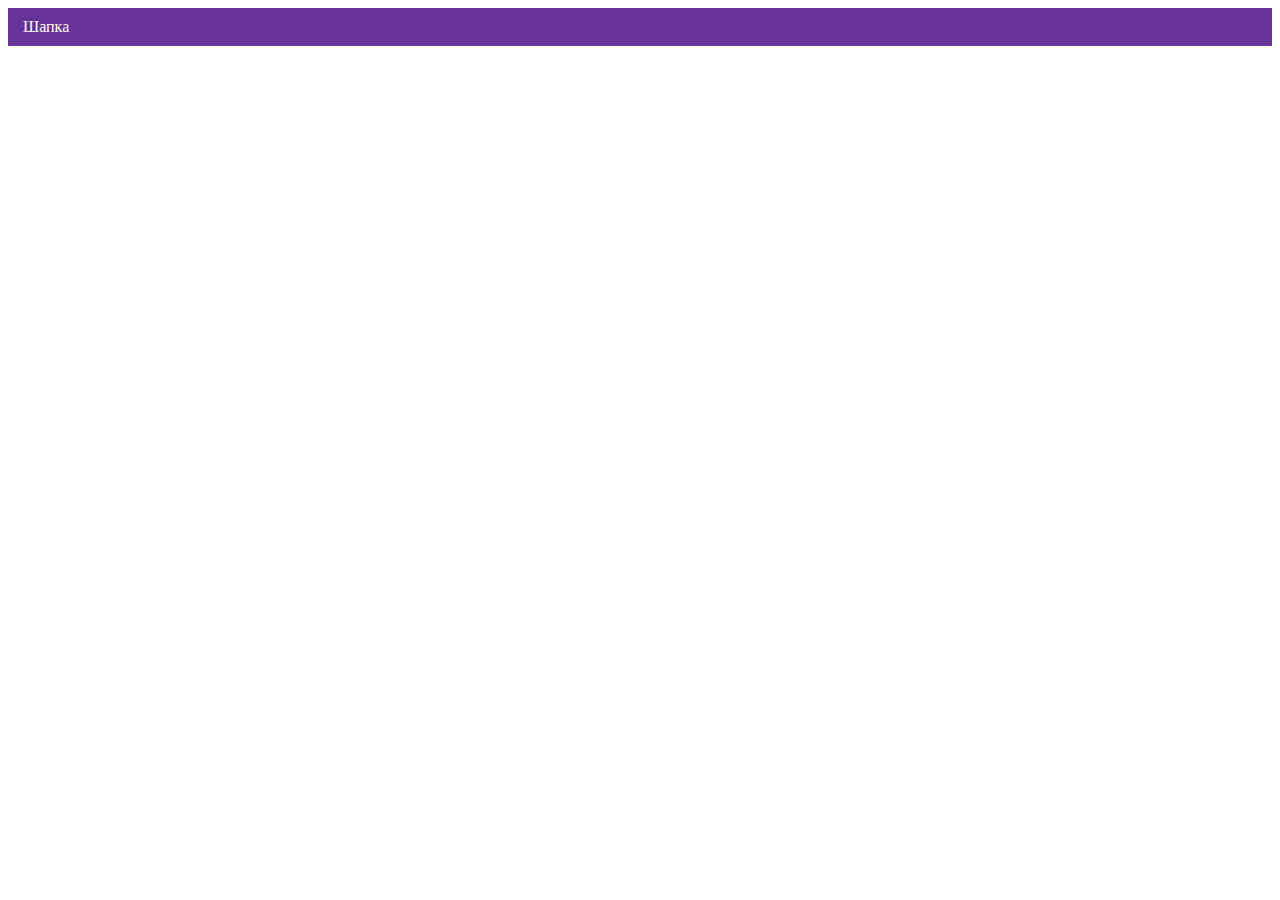
==== index.html @ 667d2b85 "Deploying to gh-pages from @ htmlacademy-adaptive/2384243-cat-energy-30@cbcb0dd6a30538aeb4a107d94e11" ====
<!DOCTYPE html><html class="page" lang="ru"><head><meta charset="UTF-8"><title>Название проекта</title><meta name="viewport" content="width=device-width,initial-scale=1"><link rel="stylesheet" href="styles/styles.css"><script src="scripts/index.js" defer="defer"></script></head><body class="page__body"><header class="header">Шапка</header></body></html>
---- styles/styles.css ----
@charset "UTF-8";.header{background-color:#639;color:#fff;padding:10px 15px}
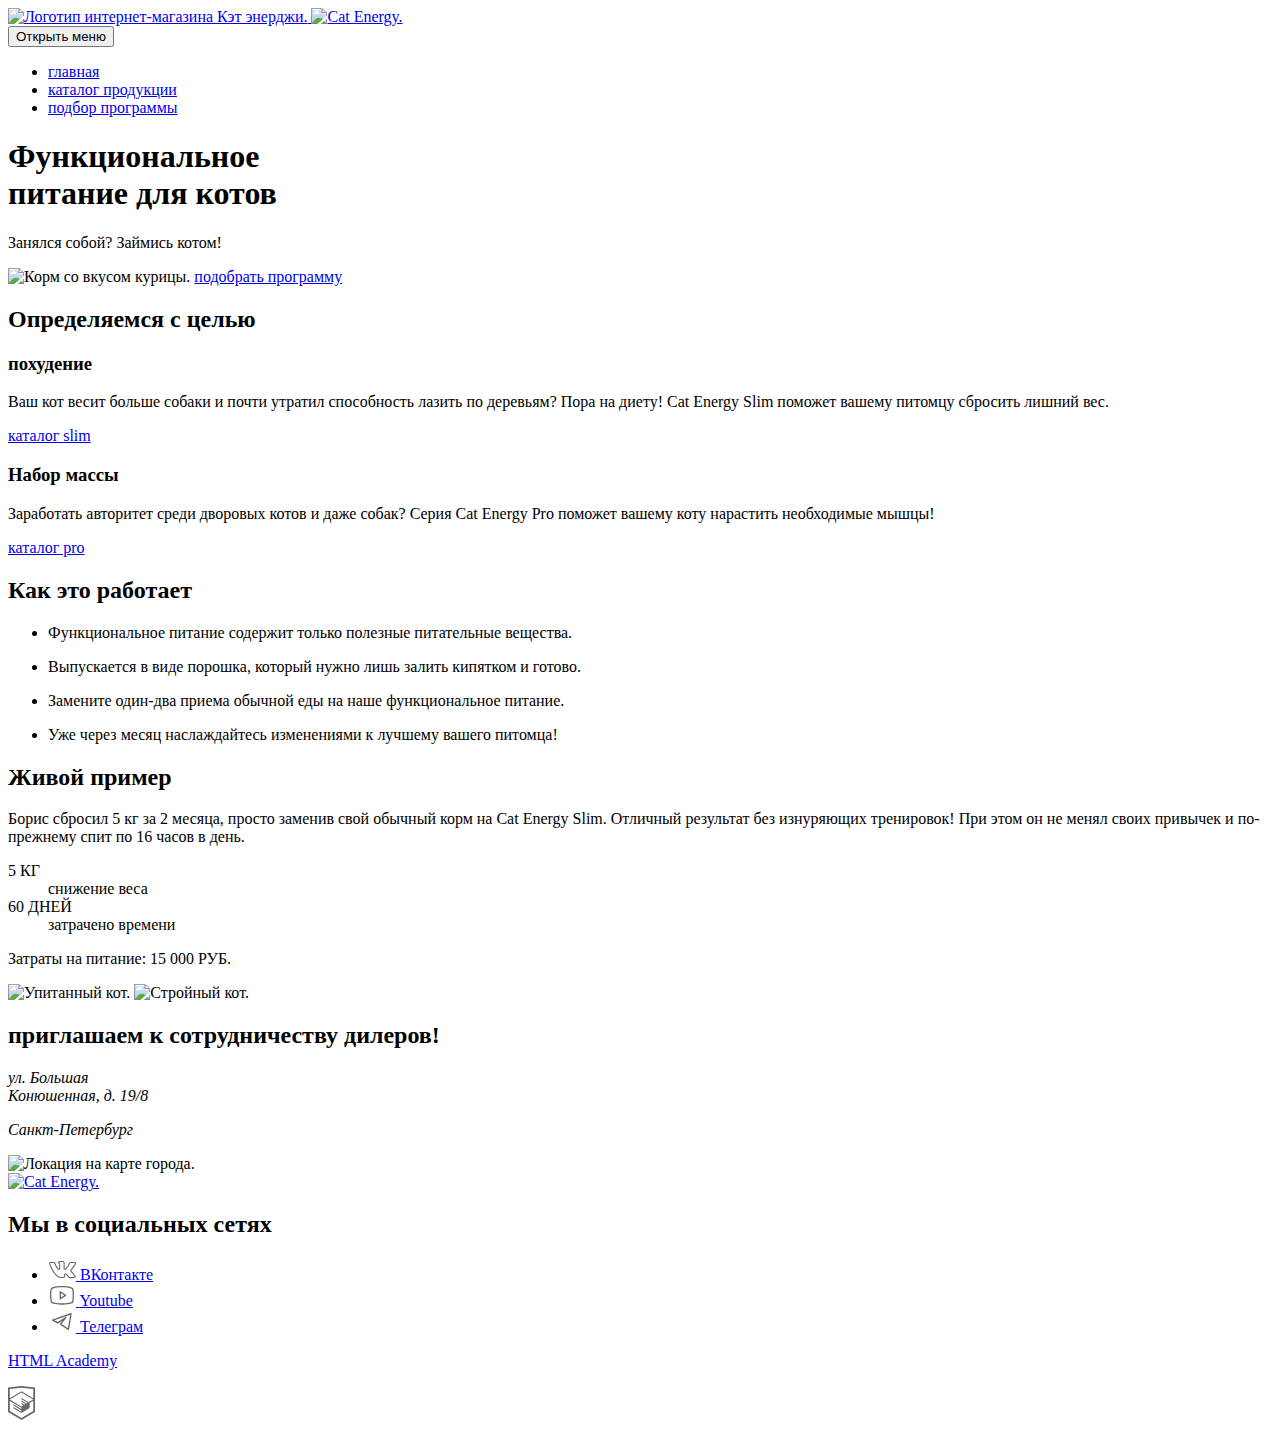
==== commit 3e6ed1fb: "Deploying to gh-pages from @ htmlacademy-adaptive/2384243-cat-energy-30@63bbafec52fa0cf0626c8ee96fb2" ====
--- a/index.html
+++ b/index.html
@@ -1 +1 @@
-<!DOCTYPE html><html class="page" lang="ru"><head><meta charset="UTF-8"><title>Название проекта</title><meta name="viewport" content="width=device-width,initial-scale=1"><link rel="stylesheet" href="styles/styles.css"><script src="scripts/index.js" defer="defer"></script></head><body class="page__body"><header class="header">Шапка</header></body></html>+<!DOCTYPE html><html class="page" lang="ru"><head><meta charset="UTF-8"><title>Интернет-магазин CAT ENERGY</title><meta name="viewport" content="width=device-width,initial-scale=1"><link rel="stylesheet" href="styles/styles.css"><script src="scripts/index.js" defer="defer"></script></head><body class="page__body"><header class="main-header"><a class="main-header__logo logo" href="#"><img class="logo__image" src="#" width="33" height="38" alt="Логотип интернет-магазина Кэт энерджи."> <img class="logo__wordmark" src="#" width="101" height="18" alt="Cat Energy."></a><nav class="main-nav"><button class="main-nav__toggle" type="button"><span class="visually-hidden">Открыть меню</span></button><div class="main-nav__wrapper"><ul class="main-nav__list"><li class="main-nav__item main-nav__item--current"><a href="#">главная</a></li><li class="main-nav__item"><a href="#">каталог продукции</a></li><li class="main-nav__item"><a href="#">подбор программы</a></li></ul></div></nav></header><main class="main-container"><article class="hero"><h1 class="hero__header">Функциональное<br>питание для котов</h1><p class="hero__slogan">Занялся собой? Займись котом!</p><img class="hero__image" src="#" width="280" height="270" alt="Корм со вкусом курицы."> <a class="hero__button button" href="form.html">подобрать программу</a></article><section class="features"><h2 class="visually-hidden">Определяемся с целью</h2><div class="features__item features__item--slim"><h3 class="features__title">похудение</h3><p class="features__text">Ваш кот весит больше собаки и почти утратил способность лазить по деревьям? Пора на диету! Cat Energy Slim поможет вашему питомцу сбросить лишний вес.</p><a class="features__link" href="#">каталог slim</a></div><div class="features__item features__item--pro"><h3 class="features__title">Набор массы</h3><p class="features__text">Заработать авторитет среди дворовых котов и даже собак? Серия Cat Energy Pro поможет вашему коту нарастить необходимые мышцы!</p><a class="features__link" href="#">каталог pro</a></div></section><section class="advantages"><h2 class="advantages__title">Как это работает</h2><ul class="advantages__list"><li class="advantages__item advantages__item--useful"><p class="advantages__description">Функциональное питание содержит только полезные питательные вещества.</p></li><li class="advantages__item advantages__item--form"><p class="advantages__description">Выпускается в виде порошка, который нужно лишь залить кипятком и готово.</p></li><li class="advantages__item advantages__item--eat"><p class="advantages__description">Замените один-два приема обычной еды на наше функциональное питание.</p></li><li class="advantages__item advantages__item--time"><p class="advantages__description">Уже через месяц наслаждайтесь изменениями к лучшему вашего питомца!</p></li></ul></section><section class="instance"><h2 class="instance__title">Живой пример</h2><p class="instance__description">Борис сбросил 5 кг за 2 месяца, просто заменив свой обычный корм на Cat Energy Slim. Отличный результат без изнуряющих тренировок! При этом он не менял своих привычек и по-прежнему спит по 16 часов в день.</p><dl class="instance__result"><div class="instance__result-item"><dt class="instance__result-number">5 КГ</dt><dd class="instance__result-description">снижение веса</dd></div><div class="instance__result-item"><dt class="instance__result-number">60 ДНЕЙ</dt><dd class="instance__result-description">затрачено времени</dd></div></dl><p class="instance__text"><span>Затраты на питание:</span> <span>15 000 РУБ.</span></p><div class="instance__images"><img class="instance__image instance__image--before" src="#" width="280" height="256" alt="Упитанный кот."> <img class="instance__image instance__image--after" src="#" width="280" height="256" alt="Стройный кот."></div></section><article class="contacts"><h2 class="contacts__title">приглашаем к сотрудничеству дилеров!</h2><address class="contacts__address">ул. Большая<br>Конюшенная, д. 19/8<p>Санкт-Петербург</p></address><img class="contacts__location" src="#" width="320" height="362" alt="Локация на карте города."></article></main><footer class="main-footer"><a class="main-footer__wordmark logo" href="#"><img src="#" width="128" height="24" alt="Cat Energy."></a><div class="main-footer__social social"><h2 class="visually-hidden">Мы в социальных сетях</h2><ul class="social__list"><li class="social__item"><a class="social__link social__link--vkontakte" href="https://vk.com/htmlacademy"><svg aria-hidden="true" focusable="false" width="28" height="22" viewBox="0 0 28 22" fill="none" xmlns="http://www.w3.org/2000/svg"><path d="M1 5.33876C1 4.48373 1.5151 4.02268 2.54531 3.95562L6.51515 3.98077C6.78158 3.98077 6.95921 4.10651 7.04802 4.35799C7.45655 5.61538 7.91392 6.70094 8.42014 7.61465C8.92637 8.52835 9.58801 9.58038 10.4051 10.7707C10.4761 10.9216 10.5916 10.997 10.7514 10.997C10.8758 10.997 10.9735 10.9384 11.0445 10.821L11.1244 10.5444L11.1511 6.19379C11.1511 5.89201 11.0756 5.69083 10.9246 5.59024C10.7736 5.48965 10.4939 5.4142 10.0853 5.36391C9.76563 5.31361 9.60577 5.12919 9.60577 4.81065C9.60577 4.74359 9.61465 4.69329 9.63241 4.65976C10.0054 3.57002 11.0711 3.02515 12.8296 3.02515L14.3216 3C14.9966 3 15.5561 3.15927 16.0001 3.47781C16.4442 3.79635 16.6662 4.29931 16.6662 4.98669V10.6953C16.7906 10.7791 16.906 10.821 17.0126 10.821C17.279 10.821 17.5099 10.6701 17.7053 10.3683C19.6592 7.78649 20.716 6.05966 20.8759 5.18787C20.8759 5.1711 20.8936 5.12919 20.9291 5.06213C21.0535 4.81065 21.2577 4.5927 21.5419 4.40828C21.8261 4.22387 22.0748 4.09813 22.288 4.03107C22.359 3.99753 22.4389 3.98077 22.5277 3.98077H26.6574L26.9239 4.00592C27.2791 4.00592 27.5544 4.16519 27.7498 4.48373C27.8209 4.58432 27.8697 4.69329 27.8964 4.81065C27.923 4.92801 27.9408 5.04536 27.9496 5.16272C27.9585 5.28008 27.963 5.34714 27.963 5.36391V5.53994C27.8386 6.22732 27.5233 6.9608 27.0171 7.74038C26.5109 8.51997 25.867 9.36243 25.0855 10.2678C24.304 11.1731 23.8155 11.7682 23.6201 12.0533C23.4603 12.2544 23.3803 12.4389 23.3803 12.6065C23.3803 12.7406 23.4514 12.8915 23.5935 13.0592L27.4834 17.6864C27.6965 17.9546 27.8031 18.248 27.8031 18.5666C27.8031 18.9522 27.6432 19.2707 27.3235 19.5222C27.0038 19.7737 26.6219 19.9162 26.1779 19.9497L25.7249 19.9749H21.6752C21.6574 19.9749 21.6219 19.979 21.5686 19.9874C21.5153 19.9958 21.4798 20 21.462 20C21.0712 20 20.7071 19.8407 20.3696 19.5222C20.2453 19.3881 19.4105 18.3989 17.8652 16.5547C17.7764 16.4374 17.652 16.3284 17.4922 16.2278C17.4211 16.4961 17.3279 16.8817 17.2124 17.3846C17.097 17.8876 17.0126 18.248 16.9593 18.466L16.8794 18.8935C16.7018 19.4803 16.3287 19.8323 15.7604 19.9497L15.3874 19.9749H12.7763C11.3021 19.9749 9.83224 19.3378 8.36686 18.0636C6.90148 16.7894 5.58264 15.1423 4.41034 13.122C3.23803 11.1018 2.14566 8.75049 1.13322 6.06805C1.04441 5.8501 1 5.607 1 5.33876ZM17.0126 11.8521C16.6396 11.8521 16.3021 11.7557 16.0001 11.5629C15.6982 11.3701 15.5472 11.106 15.5472 10.7707V4.98669C15.5472 4.65138 15.4584 4.41248 15.2808 4.26997C15.1032 4.12747 14.7923 4.05621 14.3483 4.05621L12.8296 4.10651C12.0658 4.10651 11.4886 4.23225 11.0978 4.48373C11.8793 4.8358 12.2701 5.40582 12.2701 6.19379V10.6198C12.2346 11.039 12.0569 11.3868 11.7372 11.6635C11.4175 11.9401 11.0623 12.0784 10.6715 12.0784C10.1386 12.0784 9.7301 11.8353 9.44591 11.3491C8.06046 9.37081 7.03025 7.4931 6.35529 5.71598L6.1155 5.06213L2.57195 5.03698C2.34104 5.03698 2.21227 5.04956 2.18562 5.0747C2.15898 5.09985 2.14566 5.1711 2.14566 5.28846C2.14566 5.43935 2.16342 5.59862 2.19895 5.76627L2.75845 7.17456C4.25048 10.8126 5.87127 13.6795 7.62085 15.7751C9.37042 17.8708 11.0889 18.9186 12.7763 18.9186H15.4406C15.5472 18.9186 15.6271 18.8893 15.6804 18.8306C15.7337 18.7719 15.7781 18.6588 15.8136 18.4911L15.8669 18.2396L16.3732 16.0266C16.5152 15.7249 16.6396 15.5237 16.7462 15.4231C16.9415 15.2387 17.1725 15.1465 17.4389 15.1465C17.8652 15.1465 18.3003 15.3895 18.7444 15.8757L21.0091 18.5917C21.1512 18.8097 21.3022 18.9186 21.462 18.9186H25.8581C26.391 18.9186 26.6574 18.7929 26.6574 18.5414C26.6574 18.4576 26.6308 18.3738 26.5775 18.2899L22.7142 13.7382C22.4123 13.3861 22.2613 13.0089 22.2613 12.6065C22.2613 12.2041 22.4034 11.8185 22.6876 11.4497C22.9185 11.1144 23.367 10.557 24.0331 9.77737C24.6992 8.99778 25.2809 8.26849 25.7782 7.5895C26.2756 6.9105 26.6042 6.29438 26.764 5.74112L26.8439 5.4142C26.8262 5.38067 26.8173 5.32618 26.8173 5.25074C26.8173 5.1753 26.8084 5.11243 26.7907 5.06213H22.6077C22.3412 5.16272 22.1281 5.31361 21.9682 5.51479L21.8084 5.9926C21.3643 7.14941 20.2009 8.93491 18.3181 11.3491C17.9451 11.6844 17.5099 11.8521 17.0126 11.8521Z" fill="#666666"/></svg> <span class="visually-hidden">ВКонтакте</span></a></li><li class="social__item"><a class="social__link social__link--youtube" href="https://www.youtube.com/user/htmlacademyru"><svg aria-hidden="true" focusable="false" width="28" height="22" viewBox="0 0 28 22" fill="none" xmlns="http://www.w3.org/2000/svg"><path d="M17.8509 10.7927L12.6145 7.30184C12.5159 7.23691 12.4016 7.19985 12.2837 7.19459C12.1657 7.18934 12.0486 7.21608 11.9446 7.27198C11.8406 7.32789 11.7537 7.41087 11.693 7.51215C11.6324 7.61343 11.6002 7.72924 11.6 7.84729V14.8291C11.6001 14.9481 11.6327 15.0648 11.6942 15.1667C11.7557 15.2686 11.8438 15.3518 11.9491 15.4073C12.0524 15.4631 12.1691 15.4895 12.2864 15.4837C12.4037 15.478 12.5172 15.4402 12.6145 15.3746L17.8509 11.8837C17.9409 11.8239 18.0148 11.7429 18.0658 11.6477C18.1169 11.5526 18.1436 11.4462 18.1436 11.3382C18.1436 11.2302 18.1169 11.1239 18.0658 11.0287C18.0148 10.9335 17.9409 10.8525 17.8509 10.7927ZM12.9091 13.6073V9.06911L16.3127 11.3382L12.9091 13.6073ZM25.3891 5.04366C25.2942 4.67547 25.1131 4.33511 24.8609 4.05061C24.6086 3.76611 24.2924 3.54561 23.9382 3.40729C20.2182 1.9782 14.2509 2.00002 14 2.00002C13.7491 2.00002 7.78182 1.9782 4.06182 3.40729C3.70764 3.54561 3.3914 3.76611 3.13914 4.05061C2.88689 4.33511 2.70584 4.67547 2.61091 5.04366C2.32727 6.11275 2 8.07638 2 11.3382C2 14.6 2.32727 16.5637 2.61091 17.6327C2.70584 18.0009 2.88689 18.3413 3.13914 18.6258C3.3914 18.9103 3.70764 19.1308 4.06182 19.2691C7.78182 20.6982 13.7491 20.6764 14 20.6764H14.0764C14.8291 20.6764 20.3927 20.6327 23.9382 19.2691C24.2924 19.1308 24.6086 18.9103 24.8609 18.6258C25.1131 18.3413 25.2942 18.0009 25.3891 17.6327C25.6727 16.5637 26 14.6 26 11.3382C26 8.07638 25.6727 6.11275 25.3891 5.04366ZM24.1236 17.3055C24.0807 17.472 23.999 17.6259 23.8853 17.7548C23.7715 17.8838 23.6289 17.984 23.4691 18.0473C19.9782 19.3891 14.0655 19.3673 14 19.3673C13.9345 19.3673 8.02182 19.3891 4.53091 18.0473C4.37107 17.984 4.22846 17.8838 4.11471 17.7548C4.00096 17.6259 3.91929 17.472 3.87636 17.3055C3.61455 16.3018 3.30909 14.4582 3.30909 11.3382C3.30909 8.2182 3.61455 6.37457 3.87636 5.37093C3.91929 5.20445 4.00096 5.05047 4.11471 4.92156C4.22846 4.79264 4.37107 4.69243 4.53091 4.62911C8.02182 3.28729 13.9345 3.30911 14 3.30911C14.0655 3.30911 19.9782 3.28729 23.4691 4.62911C23.6289 4.69243 23.7715 4.79264 23.8853 4.92156C23.999 5.05047 24.0807 5.20445 24.1236 5.37093C24.3855 6.37457 24.6909 8.2182 24.6909 11.3382C24.6909 14.4582 24.3855 16.3018 24.1236 17.3055Z" fill="#666666"/></svg> <span class="visually-hidden">Youtube</span></a></li><li class="social__item"><a class="social__link social__link--telegram" href="https://t.me/htmlacademy"><svg aria-hidden="true" focusable="false" width="28" height="22" viewBox="0 0 28 22" fill="none" xmlns="http://www.w3.org/2000/svg"><path fill-rule="evenodd" clip-rule="evenodd" d="M23.4608 3.15291C23.6393 3.30222 23.7255 3.5349 23.6872 3.76448L21.0611 19.5214C21.0244 19.7411 20.8789 19.9273 20.6745 20.0159C20.47 20.1045 20.2346 20.0833 20.0493 19.9597L12.1708 14.7074C12.0177 14.6054 11.9145 14.4437 11.8862 14.2619C11.858 14.08 11.9074 13.8947 12.0223 13.751L14.633 10.4877L10.273 13.3944C10.077 13.525 9.82597 13.5407 9.61524 13.4353L4.36293 10.8092C4.12769 10.6915 3.98535 10.4449 4.0012 10.1824C4.01705 9.91983 4.18804 9.6921 4.43573 9.60364L22.8188 3.03826C23.038 2.95998 23.2822 3.00359 23.4608 3.15291ZM6.32626 10.3228L9.86168 12.0905L17.4231 7.0495C17.6925 6.86994 18.0525 6.91349 18.2712 7.1521C18.49 7.3907 18.5022 7.75314 18.3 8.00591L13.495 14.0121L19.9328 18.3039L22.2083 4.65058L6.32626 10.3228Z" fill="#666666"/></svg> <span class="visually-hidden">Телеграм</span></a></li></ul></div><a class="copyright-link" href="https://htmlacademy.ru/intensive/adaptive"><p class="copyright-link__name">HTML Academy</p><svg class="copyright-link__logo" role="img" width="27" height="34" viewBox="0 0 27 34" fill="none" xmlns="http://www.w3.org/2000/svg"><g clip-path="url(#clip0_101920_344)"><path d="M13.6426 0.0157537L13.5 0L0 1.40733V26.0129L13.5 34L27 26.0129V1.40733L13.6426 0.0157537ZM25.2344 25.0151L13.5 31.9573L1.76561 25.0151V14.9293L13.4507 21.8451L13.4701 23.0984L5.45351 18.3548L5.44295 19.5801L13.4894 24.3885L13.5088 25.675L5.46408 20.9174L5.45351 22.1427L13.5 26.9511L21.6239 22.1182V20.8929V16.909L25.2432 14.7595L25.2344 25.0151ZM25.2344 13.4519L22.0147 15.3319L20.5325 16.2071L13.4666 12.0201L13.456 13.2454L19.4957 16.818L19.4429 16.8495L19.3126 16.9247L18.4536 17.4166L13.4666 14.4689L13.456 15.6942L17.3921 18.0222L16.4591 18.6314L16.438 18.6436L13.4666 16.902L13.456 18.1273L15.4029 19.2615L13.4155 20.4483L1.7973 13.5762L13.4349 6.61831L25.2344 13.4519ZM25.2344 12.2266L13.4401 5.31075L1.76561 12.2196V2.9897L13.5 1.76442L25.2344 2.9897V12.2266Z" fill="#666666"/></g><defs><clippath id="clip0101920344"><rect width="27" height="34" fill="white"/></clippath></defs></svg></a></footer></body></html>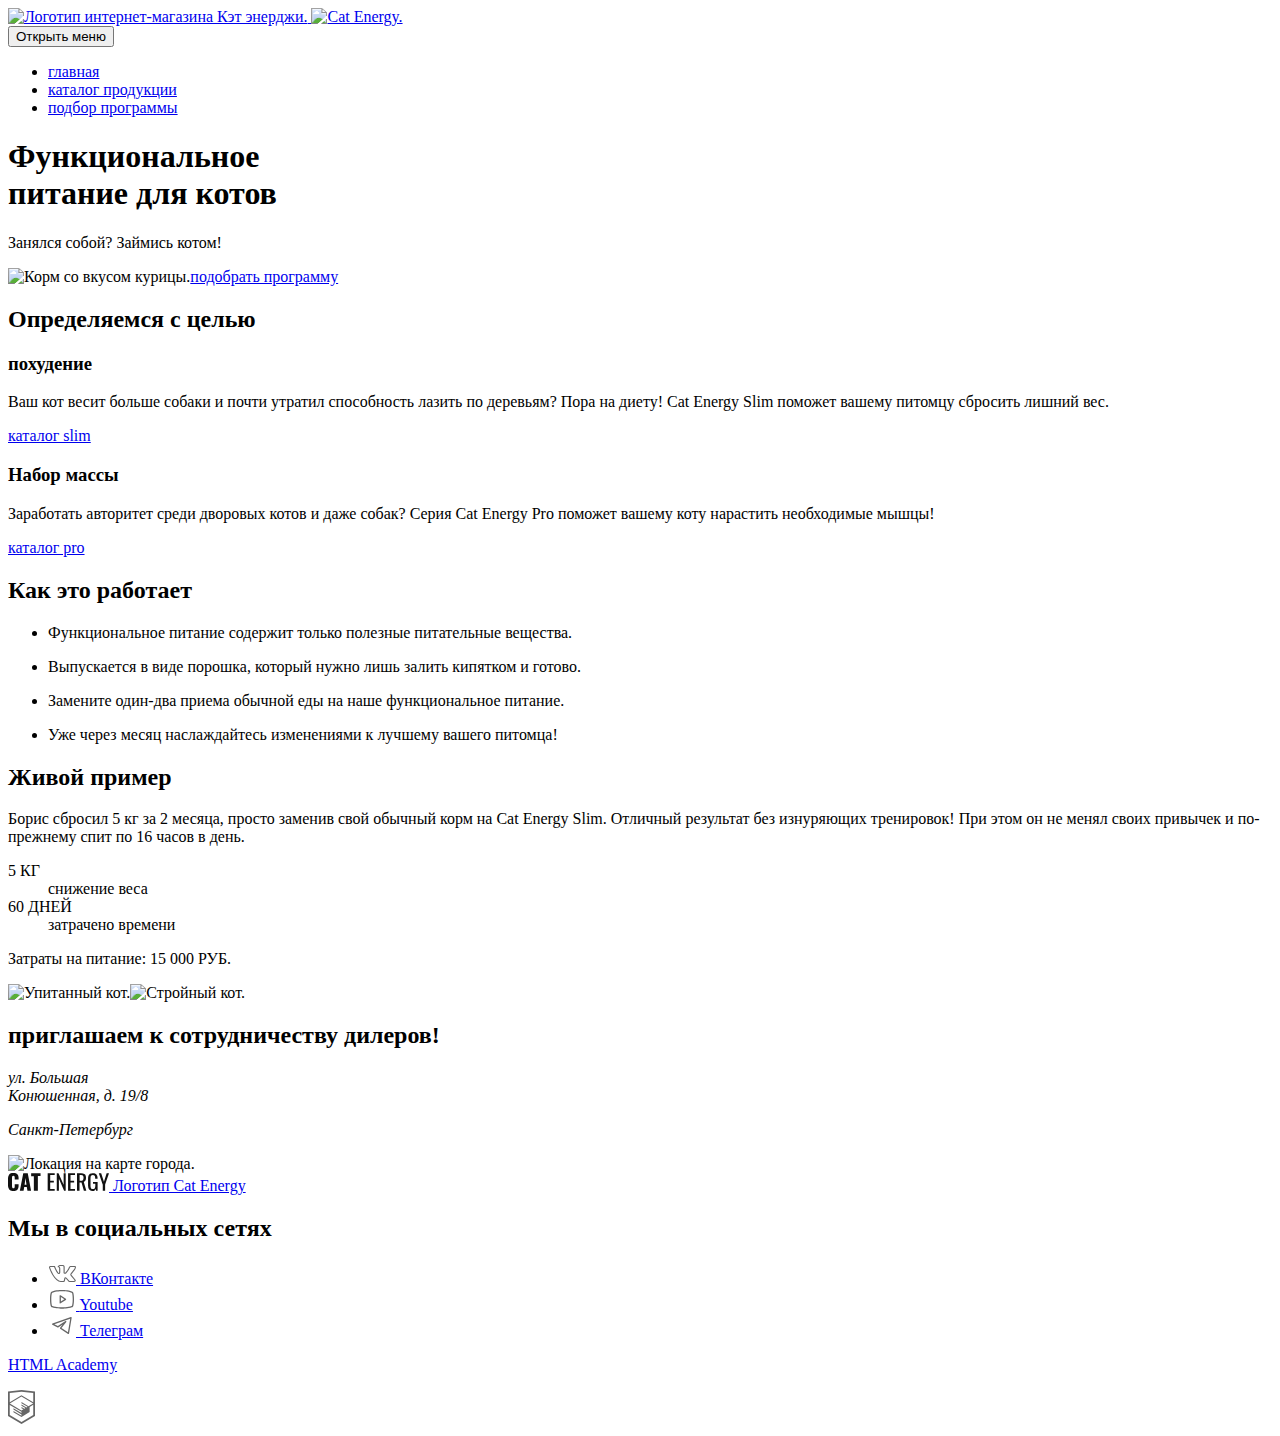
==== commit fd3f9d0b: "Deploying to gh-pages from @ htmlacademy-adaptive/2384243-cat-energy-30@8f015ac395c4a5e85cb6f1deabca" ====
--- a/index.html
+++ b/index.html
@@ -1 +1 @@
-<!DOCTYPE html><html class="page" lang="ru"><head><meta charset="UTF-8"><title>Интернет-магазин CAT ENERGY</title><meta name="viewport" content="width=device-width,initial-scale=1"><link rel="stylesheet" href="styles/styles.css"><script src="scripts/index.js" defer="defer"></script></head><body class="page__body"><header class="main-header"><a class="main-header__logo logo" href="#"><img class="logo__image" src="#" width="33" height="38" alt="Логотип интернет-магазина Кэт энерджи."> <img class="logo__wordmark" src="#" width="101" height="18" alt="Cat Energy."></a><nav class="main-nav"><button class="main-nav__toggle" type="button"><span class="visually-hidden">Открыть меню</span></button><div class="main-nav__wrapper"><ul class="main-nav__list"><li class="main-nav__item main-nav__item--current"><a href="#">главная</a></li><li class="main-nav__item"><a href="#">каталог продукции</a></li><li class="main-nav__item"><a href="#">подбор программы</a></li></ul></div></nav></header><main class="main-container"><article class="hero"><h1 class="hero__header">Функциональное<br>питание для котов</h1><p class="hero__slogan">Занялся собой? Займись котом!</p><img class="hero__image" src="#" width="280" height="270" alt="Корм со вкусом курицы."> <a class="hero__button button" href="form.html">подобрать программу</a></article><section class="features"><h2 class="visually-hidden">Определяемся с целью</h2><div class="features__item features__item--slim"><h3 class="features__title">похудение</h3><p class="features__text">Ваш кот весит больше собаки и почти утратил способность лазить по деревьям? Пора на диету! Cat Energy Slim поможет вашему питомцу сбросить лишний вес.</p><a class="features__link" href="#">каталог slim</a></div><div class="features__item features__item--pro"><h3 class="features__title">Набор массы</h3><p class="features__text">Заработать авторитет среди дворовых котов и даже собак? Серия Cat Energy Pro поможет вашему коту нарастить необходимые мышцы!</p><a class="features__link" href="#">каталог pro</a></div></section><section class="advantages"><h2 class="advantages__title">Как это работает</h2><ul class="advantages__list"><li class="advantages__item advantages__item--useful"><p class="advantages__description">Функциональное питание содержит только полезные питательные вещества.</p></li><li class="advantages__item advantages__item--form"><p class="advantages__description">Выпускается в виде порошка, который нужно лишь залить кипятком и готово.</p></li><li class="advantages__item advantages__item--eat"><p class="advantages__description">Замените один-два приема обычной еды на наше функциональное питание.</p></li><li class="advantages__item advantages__item--time"><p class="advantages__description">Уже через месяц наслаждайтесь изменениями к лучшему вашего питомца!</p></li></ul></section><section class="instance"><h2 class="instance__title">Живой пример</h2><p class="instance__description">Борис сбросил 5 кг за 2 месяца, просто заменив свой обычный корм на Cat Energy Slim. Отличный результат без изнуряющих тренировок! При этом он не менял своих привычек и по-прежнему спит по 16 часов в день.</p><dl class="instance__result"><div class="instance__result-item"><dt class="instance__result-number">5 КГ</dt><dd class="instance__result-description">снижение веса</dd></div><div class="instance__result-item"><dt class="instance__result-number">60 ДНЕЙ</dt><dd class="instance__result-description">затрачено времени</dd></div></dl><p class="instance__text"><span>Затраты на питание:</span> <span>15 000 РУБ.</span></p><div class="instance__images"><img class="instance__image instance__image--before" src="#" width="280" height="256" alt="Упитанный кот."> <img class="instance__image instance__image--after" src="#" width="280" height="256" alt="Стройный кот."></div></section><article class="contacts"><h2 class="contacts__title">приглашаем к сотрудничеству дилеров!</h2><address class="contacts__address">ул. Большая<br>Конюшенная, д. 19/8<p>Санкт-Петербург</p></address><img class="contacts__location" src="#" width="320" height="362" alt="Локация на карте города."></article></main><footer class="main-footer"><a class="main-footer__wordmark logo" href="#"><img src="#" width="128" height="24" alt="Cat Energy."></a><div class="main-footer__social social"><h2 class="visually-hidden">Мы в социальных сетях</h2><ul class="social__list"><li class="social__item"><a class="social__link social__link--vkontakte" href="https://vk.com/htmlacademy"><svg aria-hidden="true" focusable="false" width="28" height="22" viewBox="0 0 28 22" fill="none" xmlns="http://www.w3.org/2000/svg"><path d="M1 5.33876C1 4.48373 1.5151 4.02268 2.54531 3.95562L6.51515 3.98077C6.78158 3.98077 6.95921 4.10651 7.04802 4.35799C7.45655 5.61538 7.91392 6.70094 8.42014 7.61465C8.92637 8.52835 9.58801 9.58038 10.4051 10.7707C10.4761 10.9216 10.5916 10.997 10.7514 10.997C10.8758 10.997 10.9735 10.9384 11.0445 10.821L11.1244 10.5444L11.1511 6.19379C11.1511 5.89201 11.0756 5.69083 10.9246 5.59024C10.7736 5.48965 10.4939 5.4142 10.0853 5.36391C9.76563 5.31361 9.60577 5.12919 9.60577 4.81065C9.60577 4.74359 9.61465 4.69329 9.63241 4.65976C10.0054 3.57002 11.0711 3.02515 12.8296 3.02515L14.3216 3C14.9966 3 15.5561 3.15927 16.0001 3.47781C16.4442 3.79635 16.6662 4.29931 16.6662 4.98669V10.6953C16.7906 10.7791 16.906 10.821 17.0126 10.821C17.279 10.821 17.5099 10.6701 17.7053 10.3683C19.6592 7.78649 20.716 6.05966 20.8759 5.18787C20.8759 5.1711 20.8936 5.12919 20.9291 5.06213C21.0535 4.81065 21.2577 4.5927 21.5419 4.40828C21.8261 4.22387 22.0748 4.09813 22.288 4.03107C22.359 3.99753 22.4389 3.98077 22.5277 3.98077H26.6574L26.9239 4.00592C27.2791 4.00592 27.5544 4.16519 27.7498 4.48373C27.8209 4.58432 27.8697 4.69329 27.8964 4.81065C27.923 4.92801 27.9408 5.04536 27.9496 5.16272C27.9585 5.28008 27.963 5.34714 27.963 5.36391V5.53994C27.8386 6.22732 27.5233 6.9608 27.0171 7.74038C26.5109 8.51997 25.867 9.36243 25.0855 10.2678C24.304 11.1731 23.8155 11.7682 23.6201 12.0533C23.4603 12.2544 23.3803 12.4389 23.3803 12.6065C23.3803 12.7406 23.4514 12.8915 23.5935 13.0592L27.4834 17.6864C27.6965 17.9546 27.8031 18.248 27.8031 18.5666C27.8031 18.9522 27.6432 19.2707 27.3235 19.5222C27.0038 19.7737 26.6219 19.9162 26.1779 19.9497L25.7249 19.9749H21.6752C21.6574 19.9749 21.6219 19.979 21.5686 19.9874C21.5153 19.9958 21.4798 20 21.462 20C21.0712 20 20.7071 19.8407 20.3696 19.5222C20.2453 19.3881 19.4105 18.3989 17.8652 16.5547C17.7764 16.4374 17.652 16.3284 17.4922 16.2278C17.4211 16.4961 17.3279 16.8817 17.2124 17.3846C17.097 17.8876 17.0126 18.248 16.9593 18.466L16.8794 18.8935C16.7018 19.4803 16.3287 19.8323 15.7604 19.9497L15.3874 19.9749H12.7763C11.3021 19.9749 9.83224 19.3378 8.36686 18.0636C6.90148 16.7894 5.58264 15.1423 4.41034 13.122C3.23803 11.1018 2.14566 8.75049 1.13322 6.06805C1.04441 5.8501 1 5.607 1 5.33876ZM17.0126 11.8521C16.6396 11.8521 16.3021 11.7557 16.0001 11.5629C15.6982 11.3701 15.5472 11.106 15.5472 10.7707V4.98669C15.5472 4.65138 15.4584 4.41248 15.2808 4.26997C15.1032 4.12747 14.7923 4.05621 14.3483 4.05621L12.8296 4.10651C12.0658 4.10651 11.4886 4.23225 11.0978 4.48373C11.8793 4.8358 12.2701 5.40582 12.2701 6.19379V10.6198C12.2346 11.039 12.0569 11.3868 11.7372 11.6635C11.4175 11.9401 11.0623 12.0784 10.6715 12.0784C10.1386 12.0784 9.7301 11.8353 9.44591 11.3491C8.06046 9.37081 7.03025 7.4931 6.35529 5.71598L6.1155 5.06213L2.57195 5.03698C2.34104 5.03698 2.21227 5.04956 2.18562 5.0747C2.15898 5.09985 2.14566 5.1711 2.14566 5.28846C2.14566 5.43935 2.16342 5.59862 2.19895 5.76627L2.75845 7.17456C4.25048 10.8126 5.87127 13.6795 7.62085 15.7751C9.37042 17.8708 11.0889 18.9186 12.7763 18.9186H15.4406C15.5472 18.9186 15.6271 18.8893 15.6804 18.8306C15.7337 18.7719 15.7781 18.6588 15.8136 18.4911L15.8669 18.2396L16.3732 16.0266C16.5152 15.7249 16.6396 15.5237 16.7462 15.4231C16.9415 15.2387 17.1725 15.1465 17.4389 15.1465C17.8652 15.1465 18.3003 15.3895 18.7444 15.8757L21.0091 18.5917C21.1512 18.8097 21.3022 18.9186 21.462 18.9186H25.8581C26.391 18.9186 26.6574 18.7929 26.6574 18.5414C26.6574 18.4576 26.6308 18.3738 26.5775 18.2899L22.7142 13.7382C22.4123 13.3861 22.2613 13.0089 22.2613 12.6065C22.2613 12.2041 22.4034 11.8185 22.6876 11.4497C22.9185 11.1144 23.367 10.557 24.0331 9.77737C24.6992 8.99778 25.2809 8.26849 25.7782 7.5895C26.2756 6.9105 26.6042 6.29438 26.764 5.74112L26.8439 5.4142C26.8262 5.38067 26.8173 5.32618 26.8173 5.25074C26.8173 5.1753 26.8084 5.11243 26.7907 5.06213H22.6077C22.3412 5.16272 22.1281 5.31361 21.9682 5.51479L21.8084 5.9926C21.3643 7.14941 20.2009 8.93491 18.3181 11.3491C17.9451 11.6844 17.5099 11.8521 17.0126 11.8521Z" fill="#666666"/></svg> <span class="visually-hidden">ВКонтакте</span></a></li><li class="social__item"><a class="social__link social__link--youtube" href="https://www.youtube.com/user/htmlacademyru"><svg aria-hidden="true" focusable="false" width="28" height="22" viewBox="0 0 28 22" fill="none" xmlns="http://www.w3.org/2000/svg"><path d="M17.8509 10.7927L12.6145 7.30184C12.5159 7.23691 12.4016 7.19985 12.2837 7.19459C12.1657 7.18934 12.0486 7.21608 11.9446 7.27198C11.8406 7.32789 11.7537 7.41087 11.693 7.51215C11.6324 7.61343 11.6002 7.72924 11.6 7.84729V14.8291C11.6001 14.9481 11.6327 15.0648 11.6942 15.1667C11.7557 15.2686 11.8438 15.3518 11.9491 15.4073C12.0524 15.4631 12.1691 15.4895 12.2864 15.4837C12.4037 15.478 12.5172 15.4402 12.6145 15.3746L17.8509 11.8837C17.9409 11.8239 18.0148 11.7429 18.0658 11.6477C18.1169 11.5526 18.1436 11.4462 18.1436 11.3382C18.1436 11.2302 18.1169 11.1239 18.0658 11.0287C18.0148 10.9335 17.9409 10.8525 17.8509 10.7927ZM12.9091 13.6073V9.06911L16.3127 11.3382L12.9091 13.6073ZM25.3891 5.04366C25.2942 4.67547 25.1131 4.33511 24.8609 4.05061C24.6086 3.76611 24.2924 3.54561 23.9382 3.40729C20.2182 1.9782 14.2509 2.00002 14 2.00002C13.7491 2.00002 7.78182 1.9782 4.06182 3.40729C3.70764 3.54561 3.3914 3.76611 3.13914 4.05061C2.88689 4.33511 2.70584 4.67547 2.61091 5.04366C2.32727 6.11275 2 8.07638 2 11.3382C2 14.6 2.32727 16.5637 2.61091 17.6327C2.70584 18.0009 2.88689 18.3413 3.13914 18.6258C3.3914 18.9103 3.70764 19.1308 4.06182 19.2691C7.78182 20.6982 13.7491 20.6764 14 20.6764H14.0764C14.8291 20.6764 20.3927 20.6327 23.9382 19.2691C24.2924 19.1308 24.6086 18.9103 24.8609 18.6258C25.1131 18.3413 25.2942 18.0009 25.3891 17.6327C25.6727 16.5637 26 14.6 26 11.3382C26 8.07638 25.6727 6.11275 25.3891 5.04366ZM24.1236 17.3055C24.0807 17.472 23.999 17.6259 23.8853 17.7548C23.7715 17.8838 23.6289 17.984 23.4691 18.0473C19.9782 19.3891 14.0655 19.3673 14 19.3673C13.9345 19.3673 8.02182 19.3891 4.53091 18.0473C4.37107 17.984 4.22846 17.8838 4.11471 17.7548C4.00096 17.6259 3.91929 17.472 3.87636 17.3055C3.61455 16.3018 3.30909 14.4582 3.30909 11.3382C3.30909 8.2182 3.61455 6.37457 3.87636 5.37093C3.91929 5.20445 4.00096 5.05047 4.11471 4.92156C4.22846 4.79264 4.37107 4.69243 4.53091 4.62911C8.02182 3.28729 13.9345 3.30911 14 3.30911C14.0655 3.30911 19.9782 3.28729 23.4691 4.62911C23.6289 4.69243 23.7715 4.79264 23.8853 4.92156C23.999 5.05047 24.0807 5.20445 24.1236 5.37093C24.3855 6.37457 24.6909 8.2182 24.6909 11.3382C24.6909 14.4582 24.3855 16.3018 24.1236 17.3055Z" fill="#666666"/></svg> <span class="visually-hidden">Youtube</span></a></li><li class="social__item"><a class="social__link social__link--telegram" href="https://t.me/htmlacademy"><svg aria-hidden="true" focusable="false" width="28" height="22" viewBox="0 0 28 22" fill="none" xmlns="http://www.w3.org/2000/svg"><path fill-rule="evenodd" clip-rule="evenodd" d="M23.4608 3.15291C23.6393 3.30222 23.7255 3.5349 23.6872 3.76448L21.0611 19.5214C21.0244 19.7411 20.8789 19.9273 20.6745 20.0159C20.47 20.1045 20.2346 20.0833 20.0493 19.9597L12.1708 14.7074C12.0177 14.6054 11.9145 14.4437 11.8862 14.2619C11.858 14.08 11.9074 13.8947 12.0223 13.751L14.633 10.4877L10.273 13.3944C10.077 13.525 9.82597 13.5407 9.61524 13.4353L4.36293 10.8092C4.12769 10.6915 3.98535 10.4449 4.0012 10.1824C4.01705 9.91983 4.18804 9.6921 4.43573 9.60364L22.8188 3.03826C23.038 2.95998 23.2822 3.00359 23.4608 3.15291ZM6.32626 10.3228L9.86168 12.0905L17.4231 7.0495C17.6925 6.86994 18.0525 6.91349 18.2712 7.1521C18.49 7.3907 18.5022 7.75314 18.3 8.00591L13.495 14.0121L19.9328 18.3039L22.2083 4.65058L6.32626 10.3228Z" fill="#666666"/></svg> <span class="visually-hidden">Телеграм</span></a></li></ul></div><a class="copyright-link" href="https://htmlacademy.ru/intensive/adaptive"><p class="copyright-link__name">HTML Academy</p><svg class="copyright-link__logo" role="img" width="27" height="34" viewBox="0 0 27 34" fill="none" xmlns="http://www.w3.org/2000/svg"><g clip-path="url(#clip0_101920_344)"><path d="M13.6426 0.0157537L13.5 0L0 1.40733V26.0129L13.5 34L27 26.0129V1.40733L13.6426 0.0157537ZM25.2344 25.0151L13.5 31.9573L1.76561 25.0151V14.9293L13.4507 21.8451L13.4701 23.0984L5.45351 18.3548L5.44295 19.5801L13.4894 24.3885L13.5088 25.675L5.46408 20.9174L5.45351 22.1427L13.5 26.9511L21.6239 22.1182V20.8929V16.909L25.2432 14.7595L25.2344 25.0151ZM25.2344 13.4519L22.0147 15.3319L20.5325 16.2071L13.4666 12.0201L13.456 13.2454L19.4957 16.818L19.4429 16.8495L19.3126 16.9247L18.4536 17.4166L13.4666 14.4689L13.456 15.6942L17.3921 18.0222L16.4591 18.6314L16.438 18.6436L13.4666 16.902L13.456 18.1273L15.4029 19.2615L13.4155 20.4483L1.7973 13.5762L13.4349 6.61831L25.2344 13.4519ZM25.2344 12.2266L13.4401 5.31075L1.76561 12.2196V2.9897L13.5 1.76442L25.2344 2.9897V12.2266Z" fill="#666666"/></g><defs><clippath id="clip0101920344"><rect width="27" height="34" fill="white"/></clippath></defs></svg></a></footer></body></html>+<!DOCTYPE html><html class="page" lang="ru"><head><meta charset="UTF-8"><title>Интернет-магазин CAT ENERGY</title><meta name="viewport" content="width=device-width,initial-scale=1"><link rel="icon" href="favicon.ico"><link rel="icon" href="favicons/icon.svg" type="image/svg+xml"><link rel="apple-touch-icon" href="source/favicons/180.png"><link rel="manifest" href="manifest.webmanifest"><link rel="stylesheet" href="styles/styles.css"><script src="scripts/index.js" defer="defer"></script></head><body class="page__body"><header class="main-header"><a class="main-header__logo logo" href="index.html"><img class="logo__image" src="#" width="33" height="38" alt="Логотип интернет-магазина Кэт энерджи."> <img class="logo__wordmark" src="#" width="101" height="18" alt="Cat Energy."></a><nav class="main-nav"><button class="main-nav__toggle" type="button"><span class="visually-hidden">Открыть меню</span></button><div class="main-nav__wrapper"><ul class="main-nav__list"><li class="main-nav__item main-nav__item--current"><a href="#">главная</a></li><li class="main-nav__item"><a href="catalog.html">каталог продукции</a></li><li class="main-nav__item"><a href="form.html">подбор программы</a></li></ul></div></nav></header><main class="main-container"><article class="hero"><h1 class="hero__header">Функциональное<br>питание для котов</h1><p class="hero__slogan">Занялся собой? Займись котом!</p><picture><source width="552" height="499" type="image/png" media="(min-width:1440px)" srcset="source/images/hero-image-desktop@1x.png, source/images/hero-image-desktop@2x.png 2x"><source width="709" height="609" type="image/png" media="(min-width: 768px)" srcset="source/images/hero-image-tablet@1x.png, source/images/hero-image-tablet@2x.png 2x"><img class="hero__image" src="source/images/hero-image-mobile@1x.png" srcset="source/images/hero-image-mobile@2x.png 2x" width="280" height="270" alt="Корм со вкусом курицы."></picture><a class="hero__button button" href="form.html">подобрать программу</a></article><section class="features"><h2 class="visually-hidden">Определяемся с целью</h2><div class="features__item features__item--slim"><h3 class="features__title">похудение</h3><p class="features__text">Ваш кот весит больше собаки и почти утратил способность лазить по деревьям? Пора на диету! Cat Energy Slim поможет вашему питомцу сбросить лишний вес.</p><a class="features__link" href="#">каталог slim</a></div><div class="features__item features__item--pro"><h3 class="features__title">Набор массы</h3><p class="features__text">Заработать авторитет среди дворовых котов и даже собак? Серия Cat Energy Pro поможет вашему коту нарастить необходимые мышцы!</p><a class="features__link" href="#">каталог pro</a></div></section><section class="advantages"><h2 class="advantages__title">Как это работает</h2><ul class="advantages__list"><li class="advantages__item advantages__item--useful"><p class="advantages__description">Функциональное питание содержит только полезные питательные вещества.</p></li><li class="advantages__item advantages__item--form"><p class="advantages__description">Выпускается в виде порошка, который нужно лишь залить кипятком и готово.</p></li><li class="advantages__item advantages__item--eat"><p class="advantages__description">Замените один-два приема обычной еды на наше функциональное питание.</p></li><li class="advantages__item advantages__item--time"><p class="advantages__description">Уже через месяц наслаждайтесь изменениями к лучшему вашего питомца!</p></li></ul></section><section class="instance"><h2 class="instance__title">Живой пример</h2><p class="instance__description">Борис сбросил 5 кг за 2 месяца, просто заменив свой обычный корм на Cat Energy Slim. Отличный результат без изнуряющих тренировок! При этом он не менял своих привычек и по-прежнему спит по 16 часов в день.</p><dl class="instance__result"><div class="instance__result-item"><dt class="instance__result-number">5 КГ</dt><dd class="instance__result-description">снижение веса</dd></div><div class="instance__result-item"><dt class="instance__result-number">60 ДНЕЙ</dt><dd class="instance__result-description">затрачено времени</dd></div></dl><p class="instance__text"><span>Затраты на питание:</span> <span>15 000 РУБ.</span></p><div class="instance__images"><picture><source width="560" height="512" type="image/jpeg" media="(min-width:768px)" srcset="source/images/cat-before-tablet@1x.jpg, source/images/cat-before-tablet@2x.jpg 2x"><img class="instance__image instance__image--before" src="source/images/cat-before-mobile@1x.jpg" srcset="source/images/cat-before-mobile@2x.jpg 2x" width="280" height="256" alt="Упитанный кот."></picture><picture><source width="560" height="512" type="image/jpeg" media="(min-width:768px)" srcset="source/images/cat-after-tablet@1x.jpg, source/images/cat-after-tablet@2x.jpg 2x"><img class="instance__image instance__image--after" src="source/images/cat-after-mobile@1x.jpg" srcset="source/images/cat-after-mobile@2x.jpg 2x" width="280" height="256" alt="Стройный кот."></picture></div></section><article class="contacts"><h2 class="contacts__title">приглашаем к сотрудничеству дилеров!</h2><address class="contacts__address">ул. Большая<br>Конюшенная, д. 19/8<p>Санкт-Петербург</p></address><picture><source width="1440" height="400" type="image/png" media="(min-width:1440px)" srcset="source/images/location-desktop@1x.png, source/images/location-desktop@2x.png 2x"><source width="768" height="400" type="image/png" media="(min-width:768px)" srcset="source/images/location-tablet@1x.png, source/images/location-tablet@2x.png 2x"><img class="contacts__location" src="source/images/location-mobile@1x.png" srcset="source/images/location-mobile@2x.png 2x" width="320" height="362" alt="Локация на карте города."></picture></article></main><footer class="main-footer"><a class="main-footer__wordmark logo" href="#"><svg role="img" width="101" height="18" viewBox="0 0 101 18" fill="none" xmlns="http://www.w3.org/2000/svg"><g clip-path="url(#a)" fill="#111"><path d="M1.26 16.54a6.86 6.86 0 0 1-1.26-4.3v-6.4c-.1-1.54.3-3.08 1.19-4.38.86-1 2.2-1.46 4.18-1.46 1.98 0 3.24.46 4.03 1.3a5.42 5.42 0 0 1 1.19 3.78v1.54h-3.87v-1.77a3.7 3.7 0 0 0-.24-1.54 1.16 1.16 0 0 0-1.1-.62c-.56 0-.95.16-1.11.54a4.85 4.85 0 0 0-.24 1.7v8.22c-.04.56.07 1.12.32 1.62.15.38.55.54 1.1.54.56 0 .87-.16 1.03-.54.18-.52.26-1.07.24-1.62v-1.84h3.87v1.54a5.77 5.77 0 0 1-1.19 3.84c-.79.93-2.13 1.39-4.03 1.39-1.9-.08-3.32-.54-4.1-1.54Zm13.99-16.31h4.5l3.33 17.54h-3.64l-.63-3.7h-2.6l-.64 3.7h-3.72l3.4-17.54Zm3.24 11.54-.95-6.85-.94 6.85h1.9Zm7.35-8.62h-2.68v-2.92h9.4v2.85h-2.69v14.69h-4.03v-14.62Zm13.91-2.92h6.96v1.85h-4.5v5.77h3.63v1.77h-3.64v6.46h4.5v1.77h-7.03v-17.62h.08Zm9.01 0h1.74l5.14 11.62v-11.62h2.05v17.54h-1.58l-5.21-12v12h-2.14v-17.54Zm11.3 0h6.96v1.85h-4.5v5.77h3.63v1.77h-3.64v6.46h4.5v1.77h-6.95v-17.62Zm9.01 0h3.64c1.43-.1 2.85.28 4.03 1.08.87.69 1.26 1.92 1.26 3.54 0 2.23-.7 3.61-2.21 4.07l2.53 8.77h-2.45l-2.37-8.23h-1.98v8.23h-2.53v-17.46h.08Zm3.48 7.54c.81.06 1.63-.15 2.3-.62.47-.38.7-1.15.7-2.3a4.85 4.85 0 0 0-.23-1.7 2.04 2.04 0 0 0-.87-.92 3.69 3.69 0 0 0-1.74-.3h-1.1v5.76h.94v.08Zm8.61 8.69a7.61 7.61 0 0 1-1.1-4.46v-5.85c-.02-1.11.11-2.22.4-3.3.26-.81.78-1.51 1.5-2 .88-.51 1.9-.75 2.92-.7 1.66 0 2.84.39 3.55 1.23a5.77 5.77 0 0 1 1.11 3.85v.62h-2.37v-.54c0-.65-.05-1.29-.16-1.93-.06-.4-.3-.76-.63-1a2.5 2.5 0 0 0-1.5-.38 2.42 2.42 0 0 0-1.58.46 1.75 1.75 0 0 0-.63 1.23c-.1.69-.16 1.38-.16 2.08v6.54c-.06 1 .1 2 .47 2.92.32.62.95.85 1.9.85a1.96 1.96 0 0 0 1.89-.93 6.9 6.9 0 0 0 .56-3.07v-1.23h-2.3v-1.77h4.59v8.69h-1.58l-.24-2c-.2.67-.64 1.25-1.22 1.66-.6.4-1.3.6-2.02.57a4.05 4.05 0 0 1-3.4-1.54Zm13.52-4.84-3.87-11.31h2.37l2.76 8.46 2.69-8.46h2.37l-3.87 11.3v6.16h-2.37v-6.15h-.08Z"/></g><defs><clippath id="a"><path fill="#fff" d="M0 0h101v18h-101z"/></clippath></defs></svg> <span class="visually-hidden">Логотип Cat Energy</span></a><div class="main-footer__social social"><h2 class="visually-hidden">Мы в социальных сетях</h2><ul class="social__list"><li class="social__item"><a class="social__link social__link--vkontakte" href="https://vk.com/htmlacademy"><svg aria-hidden="true" focusable="false" width="28" height="22" viewBox="0 0 28 22" fill="none" xmlns="http://www.w3.org/2000/svg"><path d="M1 5.33876C1 4.48373 1.5151 4.02268 2.54531 3.95562L6.51515 3.98077C6.78158 3.98077 6.95921 4.10651 7.04802 4.35799C7.45655 5.61538 7.91392 6.70094 8.42014 7.61465C8.92637 8.52835 9.58801 9.58038 10.4051 10.7707C10.4761 10.9216 10.5916 10.997 10.7514 10.997C10.8758 10.997 10.9735 10.9384 11.0445 10.821L11.1244 10.5444L11.1511 6.19379C11.1511 5.89201 11.0756 5.69083 10.9246 5.59024C10.7736 5.48965 10.4939 5.4142 10.0853 5.36391C9.76563 5.31361 9.60577 5.12919 9.60577 4.81065C9.60577 4.74359 9.61465 4.69329 9.63241 4.65976C10.0054 3.57002 11.0711 3.02515 12.8296 3.02515L14.3216 3C14.9966 3 15.5561 3.15927 16.0001 3.47781C16.4442 3.79635 16.6662 4.29931 16.6662 4.98669V10.6953C16.7906 10.7791 16.906 10.821 17.0126 10.821C17.279 10.821 17.5099 10.6701 17.7053 10.3683C19.6592 7.78649 20.716 6.05966 20.8759 5.18787C20.8759 5.1711 20.8936 5.12919 20.9291 5.06213C21.0535 4.81065 21.2577 4.5927 21.5419 4.40828C21.8261 4.22387 22.0748 4.09813 22.288 4.03107C22.359 3.99753 22.4389 3.98077 22.5277 3.98077H26.6574L26.9239 4.00592C27.2791 4.00592 27.5544 4.16519 27.7498 4.48373C27.8209 4.58432 27.8697 4.69329 27.8964 4.81065C27.923 4.92801 27.9408 5.04536 27.9496 5.16272C27.9585 5.28008 27.963 5.34714 27.963 5.36391V5.53994C27.8386 6.22732 27.5233 6.9608 27.0171 7.74038C26.5109 8.51997 25.867 9.36243 25.0855 10.2678C24.304 11.1731 23.8155 11.7682 23.6201 12.0533C23.4603 12.2544 23.3803 12.4389 23.3803 12.6065C23.3803 12.7406 23.4514 12.8915 23.5935 13.0592L27.4834 17.6864C27.6965 17.9546 27.8031 18.248 27.8031 18.5666C27.8031 18.9522 27.6432 19.2707 27.3235 19.5222C27.0038 19.7737 26.6219 19.9162 26.1779 19.9497L25.7249 19.9749H21.6752C21.6574 19.9749 21.6219 19.979 21.5686 19.9874C21.5153 19.9958 21.4798 20 21.462 20C21.0712 20 20.7071 19.8407 20.3696 19.5222C20.2453 19.3881 19.4105 18.3989 17.8652 16.5547C17.7764 16.4374 17.652 16.3284 17.4922 16.2278C17.4211 16.4961 17.3279 16.8817 17.2124 17.3846C17.097 17.8876 17.0126 18.248 16.9593 18.466L16.8794 18.8935C16.7018 19.4803 16.3287 19.8323 15.7604 19.9497L15.3874 19.9749H12.7763C11.3021 19.9749 9.83224 19.3378 8.36686 18.0636C6.90148 16.7894 5.58264 15.1423 4.41034 13.122C3.23803 11.1018 2.14566 8.75049 1.13322 6.06805C1.04441 5.8501 1 5.607 1 5.33876ZM17.0126 11.8521C16.6396 11.8521 16.3021 11.7557 16.0001 11.5629C15.6982 11.3701 15.5472 11.106 15.5472 10.7707V4.98669C15.5472 4.65138 15.4584 4.41248 15.2808 4.26997C15.1032 4.12747 14.7923 4.05621 14.3483 4.05621L12.8296 4.10651C12.0658 4.10651 11.4886 4.23225 11.0978 4.48373C11.8793 4.8358 12.2701 5.40582 12.2701 6.19379V10.6198C12.2346 11.039 12.0569 11.3868 11.7372 11.6635C11.4175 11.9401 11.0623 12.0784 10.6715 12.0784C10.1386 12.0784 9.7301 11.8353 9.44591 11.3491C8.06046 9.37081 7.03025 7.4931 6.35529 5.71598L6.1155 5.06213L2.57195 5.03698C2.34104 5.03698 2.21227 5.04956 2.18562 5.0747C2.15898 5.09985 2.14566 5.1711 2.14566 5.28846C2.14566 5.43935 2.16342 5.59862 2.19895 5.76627L2.75845 7.17456C4.25048 10.8126 5.87127 13.6795 7.62085 15.7751C9.37042 17.8708 11.0889 18.9186 12.7763 18.9186H15.4406C15.5472 18.9186 15.6271 18.8893 15.6804 18.8306C15.7337 18.7719 15.7781 18.6588 15.8136 18.4911L15.8669 18.2396L16.3732 16.0266C16.5152 15.7249 16.6396 15.5237 16.7462 15.4231C16.9415 15.2387 17.1725 15.1465 17.4389 15.1465C17.8652 15.1465 18.3003 15.3895 18.7444 15.8757L21.0091 18.5917C21.1512 18.8097 21.3022 18.9186 21.462 18.9186H25.8581C26.391 18.9186 26.6574 18.7929 26.6574 18.5414C26.6574 18.4576 26.6308 18.3738 26.5775 18.2899L22.7142 13.7382C22.4123 13.3861 22.2613 13.0089 22.2613 12.6065C22.2613 12.2041 22.4034 11.8185 22.6876 11.4497C22.9185 11.1144 23.367 10.557 24.0331 9.77737C24.6992 8.99778 25.2809 8.26849 25.7782 7.5895C26.2756 6.9105 26.6042 6.29438 26.764 5.74112L26.8439 5.4142C26.8262 5.38067 26.8173 5.32618 26.8173 5.25074C26.8173 5.1753 26.8084 5.11243 26.7907 5.06213H22.6077C22.3412 5.16272 22.1281 5.31361 21.9682 5.51479L21.8084 5.9926C21.3643 7.14941 20.2009 8.93491 18.3181 11.3491C17.9451 11.6844 17.5099 11.8521 17.0126 11.8521Z" fill="#666666"/></svg> <span class="visually-hidden">ВКонтакте</span></a></li><li class="social__item"><a class="social__link social__link--youtube" href="https://www.youtube.com/user/htmlacademyru"><svg aria-hidden="true" focusable="false" width="28" height="22" viewBox="0 0 28 22" fill="none" xmlns="http://www.w3.org/2000/svg"><path d="M17.8509 10.7927L12.6145 7.30184C12.5159 7.23691 12.4016 7.19985 12.2837 7.19459C12.1657 7.18934 12.0486 7.21608 11.9446 7.27198C11.8406 7.32789 11.7537 7.41087 11.693 7.51215C11.6324 7.61343 11.6002 7.72924 11.6 7.84729V14.8291C11.6001 14.9481 11.6327 15.0648 11.6942 15.1667C11.7557 15.2686 11.8438 15.3518 11.9491 15.4073C12.0524 15.4631 12.1691 15.4895 12.2864 15.4837C12.4037 15.478 12.5172 15.4402 12.6145 15.3746L17.8509 11.8837C17.9409 11.8239 18.0148 11.7429 18.0658 11.6477C18.1169 11.5526 18.1436 11.4462 18.1436 11.3382C18.1436 11.2302 18.1169 11.1239 18.0658 11.0287C18.0148 10.9335 17.9409 10.8525 17.8509 10.7927ZM12.9091 13.6073V9.06911L16.3127 11.3382L12.9091 13.6073ZM25.3891 5.04366C25.2942 4.67547 25.1131 4.33511 24.8609 4.05061C24.6086 3.76611 24.2924 3.54561 23.9382 3.40729C20.2182 1.9782 14.2509 2.00002 14 2.00002C13.7491 2.00002 7.78182 1.9782 4.06182 3.40729C3.70764 3.54561 3.3914 3.76611 3.13914 4.05061C2.88689 4.33511 2.70584 4.67547 2.61091 5.04366C2.32727 6.11275 2 8.07638 2 11.3382C2 14.6 2.32727 16.5637 2.61091 17.6327C2.70584 18.0009 2.88689 18.3413 3.13914 18.6258C3.3914 18.9103 3.70764 19.1308 4.06182 19.2691C7.78182 20.6982 13.7491 20.6764 14 20.6764H14.0764C14.8291 20.6764 20.3927 20.6327 23.9382 19.2691C24.2924 19.1308 24.6086 18.9103 24.8609 18.6258C25.1131 18.3413 25.2942 18.0009 25.3891 17.6327C25.6727 16.5637 26 14.6 26 11.3382C26 8.07638 25.6727 6.11275 25.3891 5.04366ZM24.1236 17.3055C24.0807 17.472 23.999 17.6259 23.8853 17.7548C23.7715 17.8838 23.6289 17.984 23.4691 18.0473C19.9782 19.3891 14.0655 19.3673 14 19.3673C13.9345 19.3673 8.02182 19.3891 4.53091 18.0473C4.37107 17.984 4.22846 17.8838 4.11471 17.7548C4.00096 17.6259 3.91929 17.472 3.87636 17.3055C3.61455 16.3018 3.30909 14.4582 3.30909 11.3382C3.30909 8.2182 3.61455 6.37457 3.87636 5.37093C3.91929 5.20445 4.00096 5.05047 4.11471 4.92156C4.22846 4.79264 4.37107 4.69243 4.53091 4.62911C8.02182 3.28729 13.9345 3.30911 14 3.30911C14.0655 3.30911 19.9782 3.28729 23.4691 4.62911C23.6289 4.69243 23.7715 4.79264 23.8853 4.92156C23.999 5.05047 24.0807 5.20445 24.1236 5.37093C24.3855 6.37457 24.6909 8.2182 24.6909 11.3382C24.6909 14.4582 24.3855 16.3018 24.1236 17.3055Z" fill="#666666"/></svg> <span class="visually-hidden">Youtube</span></a></li><li class="social__item"><a class="social__link social__link--telegram" href="https://t.me/htmlacademy"><svg aria-hidden="true" focusable="false" width="28" height="22" viewBox="0 0 28 22" fill="none" xmlns="http://www.w3.org/2000/svg"><path fill-rule="evenodd" clip-rule="evenodd" d="M23.4608 3.15291C23.6393 3.30222 23.7255 3.5349 23.6872 3.76448L21.0611 19.5214C21.0244 19.7411 20.8789 19.9273 20.6745 20.0159C20.47 20.1045 20.2346 20.0833 20.0493 19.9597L12.1708 14.7074C12.0177 14.6054 11.9145 14.4437 11.8862 14.2619C11.858 14.08 11.9074 13.8947 12.0223 13.751L14.633 10.4877L10.273 13.3944C10.077 13.525 9.82597 13.5407 9.61524 13.4353L4.36293 10.8092C4.12769 10.6915 3.98535 10.4449 4.0012 10.1824C4.01705 9.91983 4.18804 9.6921 4.43573 9.60364L22.8188 3.03826C23.038 2.95998 23.2822 3.00359 23.4608 3.15291ZM6.32626 10.3228L9.86168 12.0905L17.4231 7.0495C17.6925 6.86994 18.0525 6.91349 18.2712 7.1521C18.49 7.3907 18.5022 7.75314 18.3 8.00591L13.495 14.0121L19.9328 18.3039L22.2083 4.65058L6.32626 10.3228Z" fill="#666666"/></svg> <span class="visually-hidden">Телеграм</span></a></li></ul></div><a class="copyright-link" href="https://htmlacademy.ru/intensive/adaptive"><p class="copyright-link__name">HTML Academy</p><svg class="copyright-link__logo" role="img" width="27" height="34" viewBox="0 0 27 34" fill="none" xmlns="http://www.w3.org/2000/svg"><g clip-path="url(#clip0_101920_344)"><path d="M13.6426 0.0157537L13.5 0L0 1.40733V26.0129L13.5 34L27 26.0129V1.40733L13.6426 0.0157537ZM25.2344 25.0151L13.5 31.9573L1.76561 25.0151V14.9293L13.4507 21.8451L13.4701 23.0984L5.45351 18.3548L5.44295 19.5801L13.4894 24.3885L13.5088 25.675L5.46408 20.9174L5.45351 22.1427L13.5 26.9511L21.6239 22.1182V20.8929V16.909L25.2432 14.7595L25.2344 25.0151ZM25.2344 13.4519L22.0147 15.3319L20.5325 16.2071L13.4666 12.0201L13.456 13.2454L19.4957 16.818L19.4429 16.8495L19.3126 16.9247L18.4536 17.4166L13.4666 14.4689L13.456 15.6942L17.3921 18.0222L16.4591 18.6314L16.438 18.6436L13.4666 16.902L13.456 18.1273L15.4029 19.2615L13.4155 20.4483L1.7973 13.5762L13.4349 6.61831L25.2344 13.4519ZM25.2344 12.2266L13.4401 5.31075L1.76561 12.2196V2.9897L13.5 1.76442L25.2344 2.9897V12.2266Z" fill="#666666"/></g><defs><clippath id="clip0101920344"><rect width="27" height="34" fill="white"/></clippath></defs></svg></a></footer></body></html>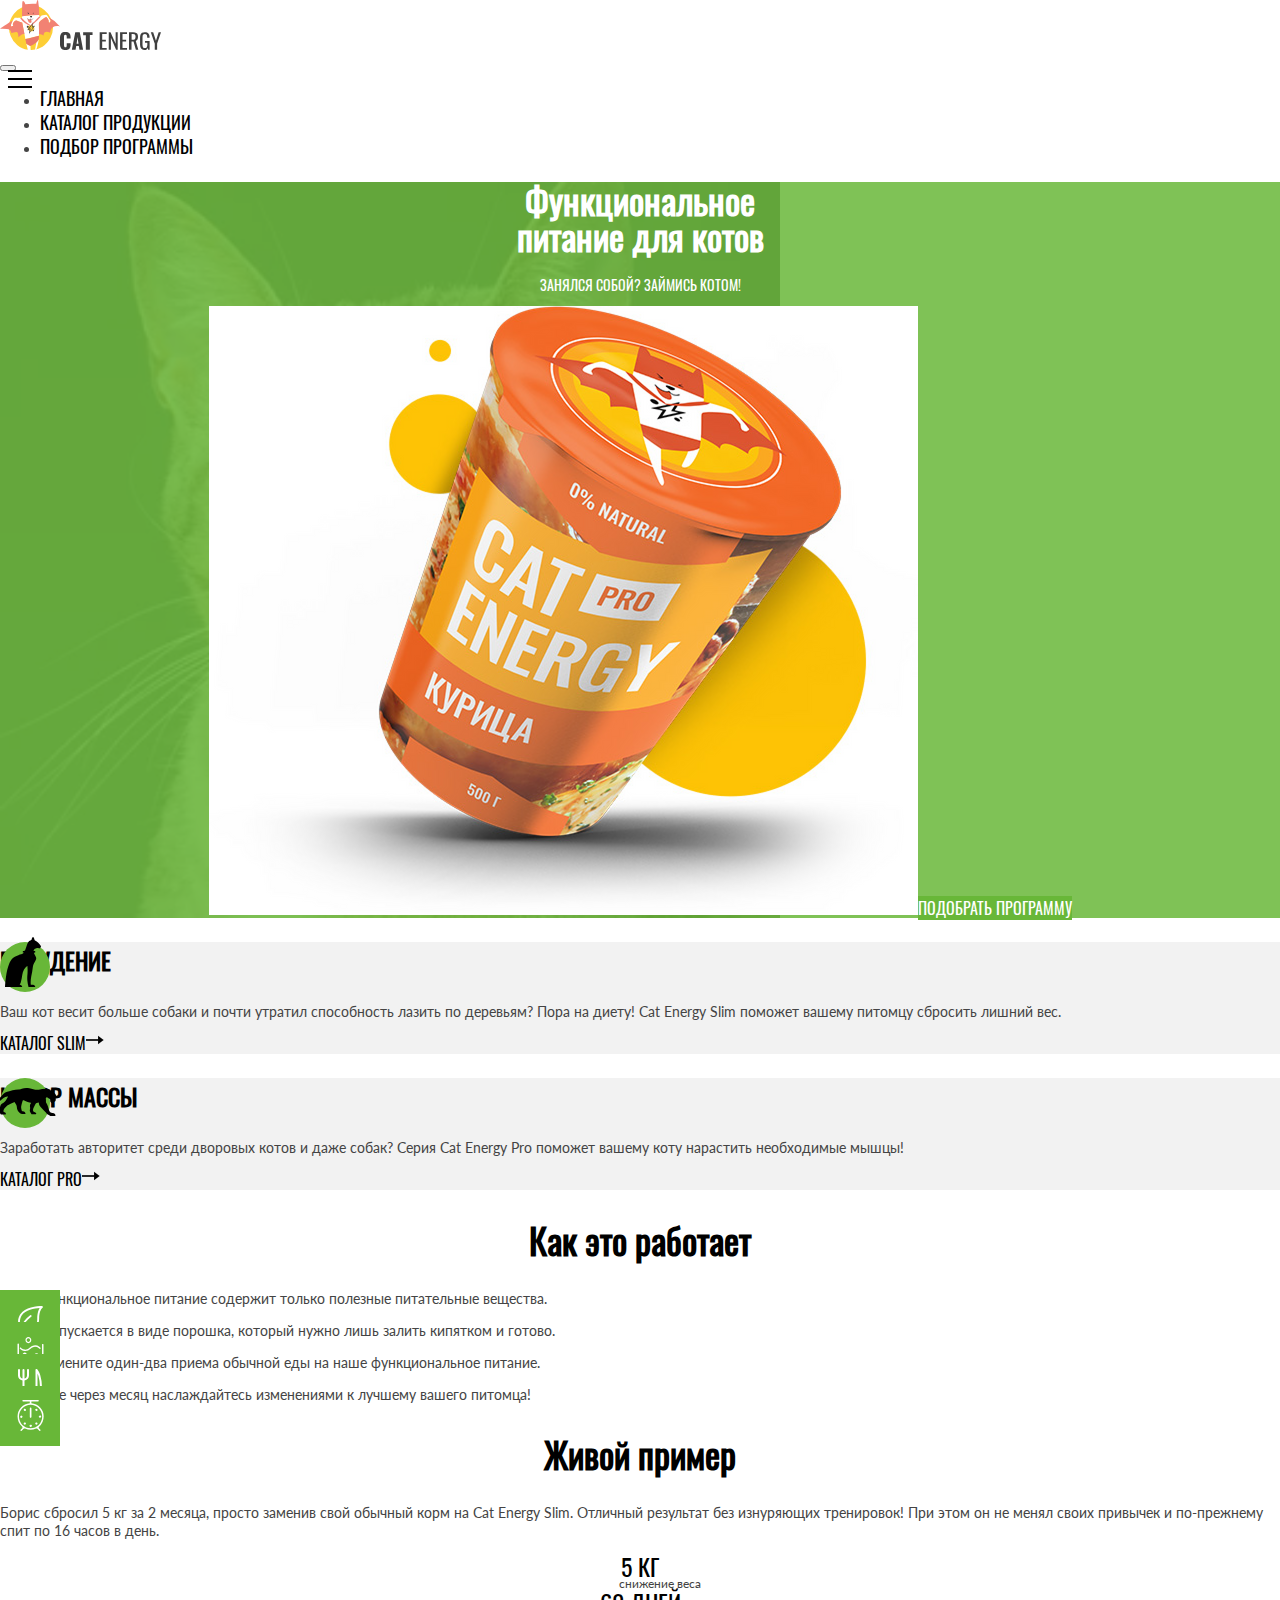
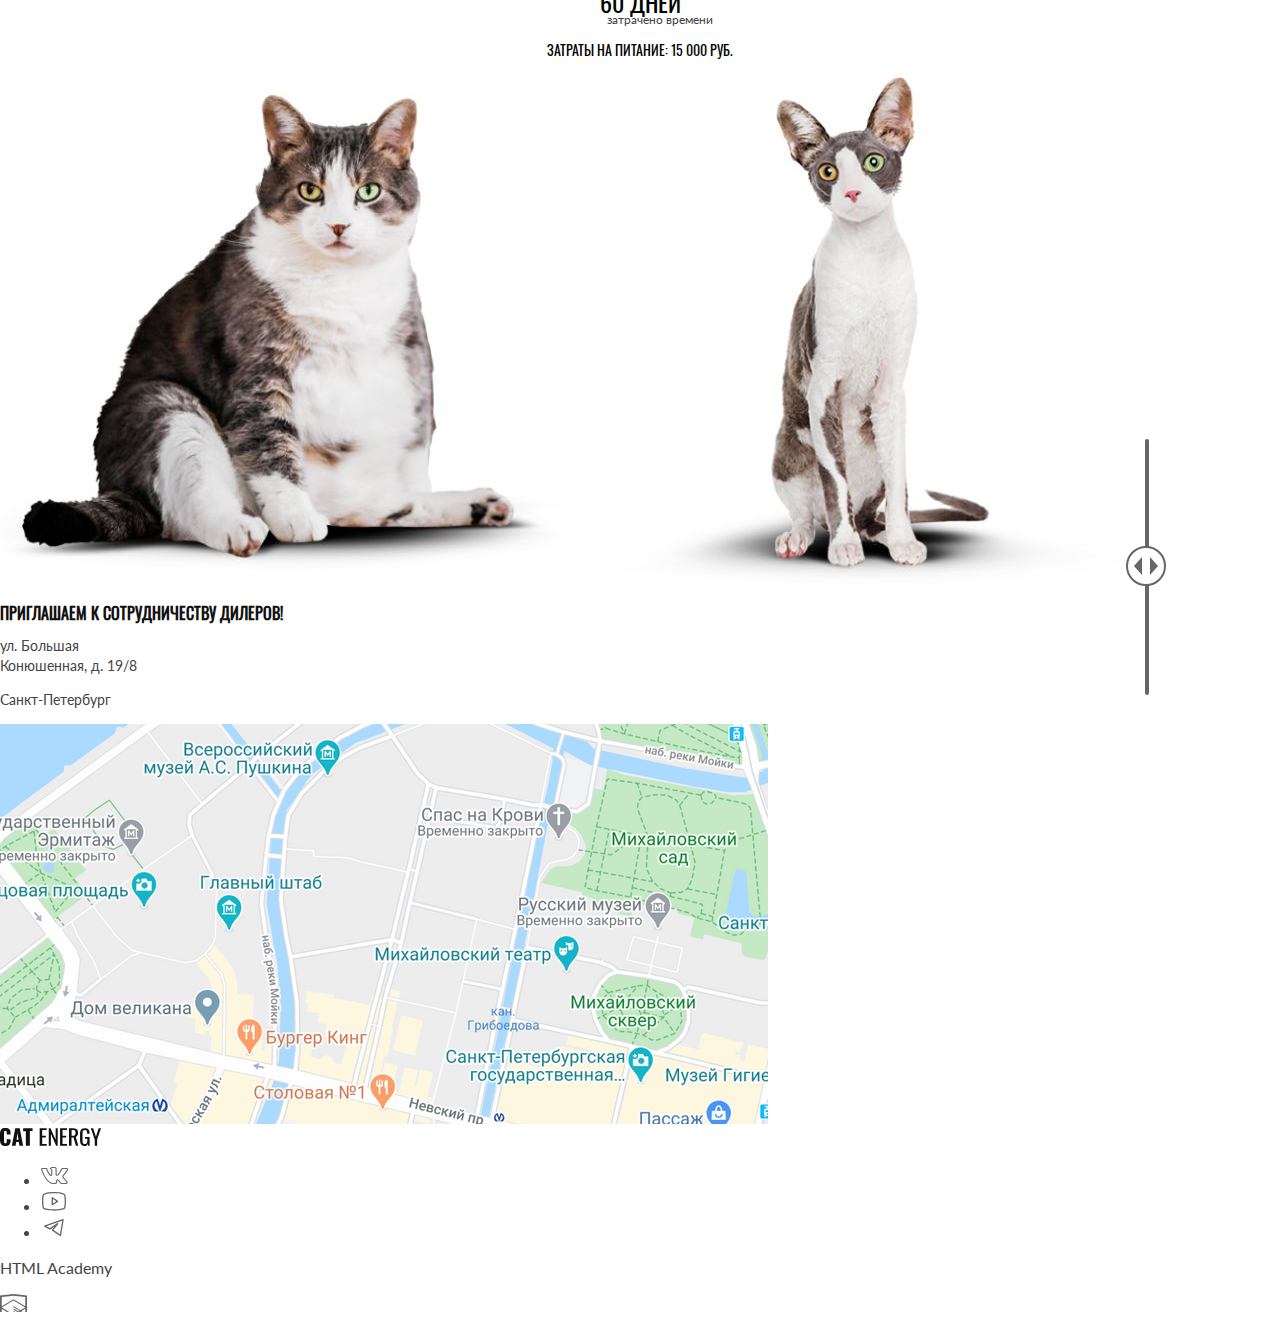
==== commit 03dbcfe5: "Deploying to gh-pages from @ htmlacademy-adaptive/2384243-cat-energy-30@d2ace0275de335436718eabe32e8" ====
--- a/index.html
+++ b/index.html
@@ -1 +1 @@
-<!DOCTYPE html><html class="page" lang="ru"><head><meta charset="UTF-8"><title>Интернет-магазин CAT ENERGY</title><meta name="viewport" content="width=device-width,initial-scale=1"><link rel="icon" href="favicon.ico"><link rel="icon" href="favicons/icon.svg" type="image/svg+xml"><link rel="apple-touch-icon" href="source/favicons/180.png"><link rel="manifest" href="manifest.webmanifest"><link rel="stylesheet" href="styles/styles.css"><script src="scripts/index.js" defer="defer"></script></head><body class="page__body"><header class="main-header"><a class="main-header__logo logo" href="index.html"><img class="logo__image" src="#" width="33" height="38" alt="Логотип интернет-магазина Кэт энерджи."> <img class="logo__wordmark" src="#" width="101" height="18" alt="Cat Energy."></a><nav class="main-nav"><button class="main-nav__toggle" type="button"><span class="visually-hidden">Открыть меню</span></button><div class="main-nav__wrapper"><ul class="main-nav__list"><li class="main-nav__item main-nav__item--current"><a href="#">главная</a></li><li class="main-nav__item"><a href="catalog.html">каталог продукции</a></li><li class="main-nav__item"><a href="form.html">подбор программы</a></li></ul></div></nav></header><main class="main-container"><article class="hero"><h1 class="hero__header">Функциональное<br>питание для котов</h1><p class="hero__slogan">Занялся собой? Займись котом!</p><picture><source width="552" height="499" type="image/png" media="(min-width:1440px)" srcset="source/images/hero-image-desktop@1x.png, source/images/hero-image-desktop@2x.png 2x"><source width="709" height="609" type="image/png" media="(min-width: 768px)" srcset="source/images/hero-image-tablet@1x.png, source/images/hero-image-tablet@2x.png 2x"><img class="hero__image" src="source/images/hero-image-mobile@1x.png" srcset="source/images/hero-image-mobile@2x.png 2x" width="280" height="270" alt="Корм со вкусом курицы."></picture><a class="hero__button button" href="form.html">подобрать программу</a></article><section class="features"><h2 class="visually-hidden">Определяемся с целью</h2><div class="features__item features__item--slim"><h3 class="features__title">похудение</h3><p class="features__text">Ваш кот весит больше собаки и почти утратил способность лазить по деревьям? Пора на диету! Cat Energy Slim поможет вашему питомцу сбросить лишний вес.</p><a class="features__link" href="#">каталог slim</a></div><div class="features__item features__item--pro"><h3 class="features__title">Набор массы</h3><p class="features__text">Заработать авторитет среди дворовых котов и даже собак? Серия Cat Energy Pro поможет вашему коту нарастить необходимые мышцы!</p><a class="features__link" href="#">каталог pro</a></div></section><section class="advantages"><h2 class="advantages__title">Как это работает</h2><ul class="advantages__list"><li class="advantages__item advantages__item--useful"><p class="advantages__description">Функциональное питание содержит только полезные питательные вещества.</p></li><li class="advantages__item advantages__item--form"><p class="advantages__description">Выпускается в виде порошка, который нужно лишь залить кипятком и готово.</p></li><li class="advantages__item advantages__item--eat"><p class="advantages__description">Замените один-два приема обычной еды на наше функциональное питание.</p></li><li class="advantages__item advantages__item--time"><p class="advantages__description">Уже через месяц наслаждайтесь изменениями к лучшему вашего питомца!</p></li></ul></section><section class="instance"><h2 class="instance__title">Живой пример</h2><p class="instance__description">Борис сбросил 5 кг за 2 месяца, просто заменив свой обычный корм на Cat Energy Slim. Отличный результат без изнуряющих тренировок! При этом он не менял своих привычек и по-прежнему спит по 16 часов в день.</p><dl class="instance__result"><div class="instance__result-item"><dt class="instance__result-number">5 КГ</dt><dd class="instance__result-description">снижение веса</dd></div><div class="instance__result-item"><dt class="instance__result-number">60 ДНЕЙ</dt><dd class="instance__result-description">затрачено времени</dd></div></dl><p class="instance__text"><span>Затраты на питание:</span> <span>15 000 РУБ.</span></p><div class="instance__images"><picture><source width="560" height="512" type="image/jpeg" media="(min-width:768px)" srcset="source/images/cat-before-tablet@1x.jpg, source/images/cat-before-tablet@2x.jpg 2x"><img class="instance__image instance__image--before" src="source/images/cat-before-mobile@1x.jpg" srcset="source/images/cat-before-mobile@2x.jpg 2x" width="280" height="256" alt="Упитанный кот."></picture><picture><source width="560" height="512" type="image/jpeg" media="(min-width:768px)" srcset="source/images/cat-after-tablet@1x.jpg, source/images/cat-after-tablet@2x.jpg 2x"><img class="instance__image instance__image--after" src="source/images/cat-after-mobile@1x.jpg" srcset="source/images/cat-after-mobile@2x.jpg 2x" width="280" height="256" alt="Стройный кот."></picture></div></section><article class="contacts"><h2 class="contacts__title">приглашаем к сотрудничеству дилеров!</h2><address class="contacts__address">ул. Большая<br>Конюшенная, д. 19/8<p>Санкт-Петербург</p></address><picture><source width="1440" height="400" type="image/png" media="(min-width:1440px)" srcset="source/images/location-desktop@1x.png, source/images/location-desktop@2x.png 2x"><source width="768" height="400" type="image/png" media="(min-width:768px)" srcset="source/images/location-tablet@1x.png, source/images/location-tablet@2x.png 2x"><img class="contacts__location" src="source/images/location-mobile@1x.png" srcset="source/images/location-mobile@2x.png 2x" width="320" height="362" alt="Локация на карте города."></picture></article></main><footer class="main-footer"><a class="main-footer__wordmark logo" href="#"><svg role="img" width="101" height="18" viewBox="0 0 101 18" fill="none" xmlns="http://www.w3.org/2000/svg"><g clip-path="url(#a)" fill="#111"><path d="M1.26 16.54a6.86 6.86 0 0 1-1.26-4.3v-6.4c-.1-1.54.3-3.08 1.19-4.38.86-1 2.2-1.46 4.18-1.46 1.98 0 3.24.46 4.03 1.3a5.42 5.42 0 0 1 1.19 3.78v1.54h-3.87v-1.77a3.7 3.7 0 0 0-.24-1.54 1.16 1.16 0 0 0-1.1-.62c-.56 0-.95.16-1.11.54a4.85 4.85 0 0 0-.24 1.7v8.22c-.04.56.07 1.12.32 1.62.15.38.55.54 1.1.54.56 0 .87-.16 1.03-.54.18-.52.26-1.07.24-1.62v-1.84h3.87v1.54a5.77 5.77 0 0 1-1.19 3.84c-.79.93-2.13 1.39-4.03 1.39-1.9-.08-3.32-.54-4.1-1.54Zm13.99-16.31h4.5l3.33 17.54h-3.64l-.63-3.7h-2.6l-.64 3.7h-3.72l3.4-17.54Zm3.24 11.54-.95-6.85-.94 6.85h1.9Zm7.35-8.62h-2.68v-2.92h9.4v2.85h-2.69v14.69h-4.03v-14.62Zm13.91-2.92h6.96v1.85h-4.5v5.77h3.63v1.77h-3.64v6.46h4.5v1.77h-7.03v-17.62h.08Zm9.01 0h1.74l5.14 11.62v-11.62h2.05v17.54h-1.58l-5.21-12v12h-2.14v-17.54Zm11.3 0h6.96v1.85h-4.5v5.77h3.63v1.77h-3.64v6.46h4.5v1.77h-6.95v-17.62Zm9.01 0h3.64c1.43-.1 2.85.28 4.03 1.08.87.69 1.26 1.92 1.26 3.54 0 2.23-.7 3.61-2.21 4.07l2.53 8.77h-2.45l-2.37-8.23h-1.98v8.23h-2.53v-17.46h.08Zm3.48 7.54c.81.06 1.63-.15 2.3-.62.47-.38.7-1.15.7-2.3a4.85 4.85 0 0 0-.23-1.7 2.04 2.04 0 0 0-.87-.92 3.69 3.69 0 0 0-1.74-.3h-1.1v5.76h.94v.08Zm8.61 8.69a7.61 7.61 0 0 1-1.1-4.46v-5.85c-.02-1.11.11-2.22.4-3.3.26-.81.78-1.51 1.5-2 .88-.51 1.9-.75 2.92-.7 1.66 0 2.84.39 3.55 1.23a5.77 5.77 0 0 1 1.11 3.85v.62h-2.37v-.54c0-.65-.05-1.29-.16-1.93-.06-.4-.3-.76-.63-1a2.5 2.5 0 0 0-1.5-.38 2.42 2.42 0 0 0-1.58.46 1.75 1.75 0 0 0-.63 1.23c-.1.69-.16 1.38-.16 2.08v6.54c-.06 1 .1 2 .47 2.92.32.62.95.85 1.9.85a1.96 1.96 0 0 0 1.89-.93 6.9 6.9 0 0 0 .56-3.07v-1.23h-2.3v-1.77h4.59v8.69h-1.58l-.24-2c-.2.67-.64 1.25-1.22 1.66-.6.4-1.3.6-2.02.57a4.05 4.05 0 0 1-3.4-1.54Zm13.52-4.84-3.87-11.31h2.37l2.76 8.46 2.69-8.46h2.37l-3.87 11.3v6.16h-2.37v-6.15h-.08Z"/></g><defs><clippath id="a"><path fill="#fff" d="M0 0h101v18h-101z"/></clippath></defs></svg> <span class="visually-hidden">Логотип Cat Energy</span></a><div class="main-footer__social social"><h2 class="visually-hidden">Мы в социальных сетях</h2><ul class="social__list"><li class="social__item"><a class="social__link social__link--vkontakte" href="https://vk.com/htmlacademy"><svg aria-hidden="true" focusable="false" width="28" height="22" viewBox="0 0 28 22" fill="none" xmlns="http://www.w3.org/2000/svg"><path d="M1 5.33876C1 4.48373 1.5151 4.02268 2.54531 3.95562L6.51515 3.98077C6.78158 3.98077 6.95921 4.10651 7.04802 4.35799C7.45655 5.61538 7.91392 6.70094 8.42014 7.61465C8.92637 8.52835 9.58801 9.58038 10.4051 10.7707C10.4761 10.9216 10.5916 10.997 10.7514 10.997C10.8758 10.997 10.9735 10.9384 11.0445 10.821L11.1244 10.5444L11.1511 6.19379C11.1511 5.89201 11.0756 5.69083 10.9246 5.59024C10.7736 5.48965 10.4939 5.4142 10.0853 5.36391C9.76563 5.31361 9.60577 5.12919 9.60577 4.81065C9.60577 4.74359 9.61465 4.69329 9.63241 4.65976C10.0054 3.57002 11.0711 3.02515 12.8296 3.02515L14.3216 3C14.9966 3 15.5561 3.15927 16.0001 3.47781C16.4442 3.79635 16.6662 4.29931 16.6662 4.98669V10.6953C16.7906 10.7791 16.906 10.821 17.0126 10.821C17.279 10.821 17.5099 10.6701 17.7053 10.3683C19.6592 7.78649 20.716 6.05966 20.8759 5.18787C20.8759 5.1711 20.8936 5.12919 20.9291 5.06213C21.0535 4.81065 21.2577 4.5927 21.5419 4.40828C21.8261 4.22387 22.0748 4.09813 22.288 4.03107C22.359 3.99753 22.4389 3.98077 22.5277 3.98077H26.6574L26.9239 4.00592C27.2791 4.00592 27.5544 4.16519 27.7498 4.48373C27.8209 4.58432 27.8697 4.69329 27.8964 4.81065C27.923 4.92801 27.9408 5.04536 27.9496 5.16272C27.9585 5.28008 27.963 5.34714 27.963 5.36391V5.53994C27.8386 6.22732 27.5233 6.9608 27.0171 7.74038C26.5109 8.51997 25.867 9.36243 25.0855 10.2678C24.304 11.1731 23.8155 11.7682 23.6201 12.0533C23.4603 12.2544 23.3803 12.4389 23.3803 12.6065C23.3803 12.7406 23.4514 12.8915 23.5935 13.0592L27.4834 17.6864C27.6965 17.9546 27.8031 18.248 27.8031 18.5666C27.8031 18.9522 27.6432 19.2707 27.3235 19.5222C27.0038 19.7737 26.6219 19.9162 26.1779 19.9497L25.7249 19.9749H21.6752C21.6574 19.9749 21.6219 19.979 21.5686 19.9874C21.5153 19.9958 21.4798 20 21.462 20C21.0712 20 20.7071 19.8407 20.3696 19.5222C20.2453 19.3881 19.4105 18.3989 17.8652 16.5547C17.7764 16.4374 17.652 16.3284 17.4922 16.2278C17.4211 16.4961 17.3279 16.8817 17.2124 17.3846C17.097 17.8876 17.0126 18.248 16.9593 18.466L16.8794 18.8935C16.7018 19.4803 16.3287 19.8323 15.7604 19.9497L15.3874 19.9749H12.7763C11.3021 19.9749 9.83224 19.3378 8.36686 18.0636C6.90148 16.7894 5.58264 15.1423 4.41034 13.122C3.23803 11.1018 2.14566 8.75049 1.13322 6.06805C1.04441 5.8501 1 5.607 1 5.33876ZM17.0126 11.8521C16.6396 11.8521 16.3021 11.7557 16.0001 11.5629C15.6982 11.3701 15.5472 11.106 15.5472 10.7707V4.98669C15.5472 4.65138 15.4584 4.41248 15.2808 4.26997C15.1032 4.12747 14.7923 4.05621 14.3483 4.05621L12.8296 4.10651C12.0658 4.10651 11.4886 4.23225 11.0978 4.48373C11.8793 4.8358 12.2701 5.40582 12.2701 6.19379V10.6198C12.2346 11.039 12.0569 11.3868 11.7372 11.6635C11.4175 11.9401 11.0623 12.0784 10.6715 12.0784C10.1386 12.0784 9.7301 11.8353 9.44591 11.3491C8.06046 9.37081 7.03025 7.4931 6.35529 5.71598L6.1155 5.06213L2.57195 5.03698C2.34104 5.03698 2.21227 5.04956 2.18562 5.0747C2.15898 5.09985 2.14566 5.1711 2.14566 5.28846C2.14566 5.43935 2.16342 5.59862 2.19895 5.76627L2.75845 7.17456C4.25048 10.8126 5.87127 13.6795 7.62085 15.7751C9.37042 17.8708 11.0889 18.9186 12.7763 18.9186H15.4406C15.5472 18.9186 15.6271 18.8893 15.6804 18.8306C15.7337 18.7719 15.7781 18.6588 15.8136 18.4911L15.8669 18.2396L16.3732 16.0266C16.5152 15.7249 16.6396 15.5237 16.7462 15.4231C16.9415 15.2387 17.1725 15.1465 17.4389 15.1465C17.8652 15.1465 18.3003 15.3895 18.7444 15.8757L21.0091 18.5917C21.1512 18.8097 21.3022 18.9186 21.462 18.9186H25.8581C26.391 18.9186 26.6574 18.7929 26.6574 18.5414C26.6574 18.4576 26.6308 18.3738 26.5775 18.2899L22.7142 13.7382C22.4123 13.3861 22.2613 13.0089 22.2613 12.6065C22.2613 12.2041 22.4034 11.8185 22.6876 11.4497C22.9185 11.1144 23.367 10.557 24.0331 9.77737C24.6992 8.99778 25.2809 8.26849 25.7782 7.5895C26.2756 6.9105 26.6042 6.29438 26.764 5.74112L26.8439 5.4142C26.8262 5.38067 26.8173 5.32618 26.8173 5.25074C26.8173 5.1753 26.8084 5.11243 26.7907 5.06213H22.6077C22.3412 5.16272 22.1281 5.31361 21.9682 5.51479L21.8084 5.9926C21.3643 7.14941 20.2009 8.93491 18.3181 11.3491C17.9451 11.6844 17.5099 11.8521 17.0126 11.8521Z" fill="#666666"/></svg> <span class="visually-hidden">ВКонтакте</span></a></li><li class="social__item"><a class="social__link social__link--youtube" href="https://www.youtube.com/user/htmlacademyru"><svg aria-hidden="true" focusable="false" width="28" height="22" viewBox="0 0 28 22" fill="none" xmlns="http://www.w3.org/2000/svg"><path d="M17.8509 10.7927L12.6145 7.30184C12.5159 7.23691 12.4016 7.19985 12.2837 7.19459C12.1657 7.18934 12.0486 7.21608 11.9446 7.27198C11.8406 7.32789 11.7537 7.41087 11.693 7.51215C11.6324 7.61343 11.6002 7.72924 11.6 7.84729V14.8291C11.6001 14.9481 11.6327 15.0648 11.6942 15.1667C11.7557 15.2686 11.8438 15.3518 11.9491 15.4073C12.0524 15.4631 12.1691 15.4895 12.2864 15.4837C12.4037 15.478 12.5172 15.4402 12.6145 15.3746L17.8509 11.8837C17.9409 11.8239 18.0148 11.7429 18.0658 11.6477C18.1169 11.5526 18.1436 11.4462 18.1436 11.3382C18.1436 11.2302 18.1169 11.1239 18.0658 11.0287C18.0148 10.9335 17.9409 10.8525 17.8509 10.7927ZM12.9091 13.6073V9.06911L16.3127 11.3382L12.9091 13.6073ZM25.3891 5.04366C25.2942 4.67547 25.1131 4.33511 24.8609 4.05061C24.6086 3.76611 24.2924 3.54561 23.9382 3.40729C20.2182 1.9782 14.2509 2.00002 14 2.00002C13.7491 2.00002 7.78182 1.9782 4.06182 3.40729C3.70764 3.54561 3.3914 3.76611 3.13914 4.05061C2.88689 4.33511 2.70584 4.67547 2.61091 5.04366C2.32727 6.11275 2 8.07638 2 11.3382C2 14.6 2.32727 16.5637 2.61091 17.6327C2.70584 18.0009 2.88689 18.3413 3.13914 18.6258C3.3914 18.9103 3.70764 19.1308 4.06182 19.2691C7.78182 20.6982 13.7491 20.6764 14 20.6764H14.0764C14.8291 20.6764 20.3927 20.6327 23.9382 19.2691C24.2924 19.1308 24.6086 18.9103 24.8609 18.6258C25.1131 18.3413 25.2942 18.0009 25.3891 17.6327C25.6727 16.5637 26 14.6 26 11.3382C26 8.07638 25.6727 6.11275 25.3891 5.04366ZM24.1236 17.3055C24.0807 17.472 23.999 17.6259 23.8853 17.7548C23.7715 17.8838 23.6289 17.984 23.4691 18.0473C19.9782 19.3891 14.0655 19.3673 14 19.3673C13.9345 19.3673 8.02182 19.3891 4.53091 18.0473C4.37107 17.984 4.22846 17.8838 4.11471 17.7548C4.00096 17.6259 3.91929 17.472 3.87636 17.3055C3.61455 16.3018 3.30909 14.4582 3.30909 11.3382C3.30909 8.2182 3.61455 6.37457 3.87636 5.37093C3.91929 5.20445 4.00096 5.05047 4.11471 4.92156C4.22846 4.79264 4.37107 4.69243 4.53091 4.62911C8.02182 3.28729 13.9345 3.30911 14 3.30911C14.0655 3.30911 19.9782 3.28729 23.4691 4.62911C23.6289 4.69243 23.7715 4.79264 23.8853 4.92156C23.999 5.05047 24.0807 5.20445 24.1236 5.37093C24.3855 6.37457 24.6909 8.2182 24.6909 11.3382C24.6909 14.4582 24.3855 16.3018 24.1236 17.3055Z" fill="#666666"/></svg> <span class="visually-hidden">Youtube</span></a></li><li class="social__item"><a class="social__link social__link--telegram" href="https://t.me/htmlacademy"><svg aria-hidden="true" focusable="false" width="28" height="22" viewBox="0 0 28 22" fill="none" xmlns="http://www.w3.org/2000/svg"><path fill-rule="evenodd" clip-rule="evenodd" d="M23.4608 3.15291C23.6393 3.30222 23.7255 3.5349 23.6872 3.76448L21.0611 19.5214C21.0244 19.7411 20.8789 19.9273 20.6745 20.0159C20.47 20.1045 20.2346 20.0833 20.0493 19.9597L12.1708 14.7074C12.0177 14.6054 11.9145 14.4437 11.8862 14.2619C11.858 14.08 11.9074 13.8947 12.0223 13.751L14.633 10.4877L10.273 13.3944C10.077 13.525 9.82597 13.5407 9.61524 13.4353L4.36293 10.8092C4.12769 10.6915 3.98535 10.4449 4.0012 10.1824C4.01705 9.91983 4.18804 9.6921 4.43573 9.60364L22.8188 3.03826C23.038 2.95998 23.2822 3.00359 23.4608 3.15291ZM6.32626 10.3228L9.86168 12.0905L17.4231 7.0495C17.6925 6.86994 18.0525 6.91349 18.2712 7.1521C18.49 7.3907 18.5022 7.75314 18.3 8.00591L13.495 14.0121L19.9328 18.3039L22.2083 4.65058L6.32626 10.3228Z" fill="#666666"/></svg> <span class="visually-hidden">Телеграм</span></a></li></ul></div><a class="copyright-link" href="https://htmlacademy.ru/intensive/adaptive"><p class="copyright-link__name">HTML Academy</p><svg class="copyright-link__logo" role="img" width="27" height="34" viewBox="0 0 27 34" fill="none" xmlns="http://www.w3.org/2000/svg"><g clip-path="url(#clip0_101920_344)"><path d="M13.6426 0.0157537L13.5 0L0 1.40733V26.0129L13.5 34L27 26.0129V1.40733L13.6426 0.0157537ZM25.2344 25.0151L13.5 31.9573L1.76561 25.0151V14.9293L13.4507 21.8451L13.4701 23.0984L5.45351 18.3548L5.44295 19.5801L13.4894 24.3885L13.5088 25.675L5.46408 20.9174L5.45351 22.1427L13.5 26.9511L21.6239 22.1182V20.8929V16.909L25.2432 14.7595L25.2344 25.0151ZM25.2344 13.4519L22.0147 15.3319L20.5325 16.2071L13.4666 12.0201L13.456 13.2454L19.4957 16.818L19.4429 16.8495L19.3126 16.9247L18.4536 17.4166L13.4666 14.4689L13.456 15.6942L17.3921 18.0222L16.4591 18.6314L16.438 18.6436L13.4666 16.902L13.456 18.1273L15.4029 19.2615L13.4155 20.4483L1.7973 13.5762L13.4349 6.61831L25.2344 13.4519ZM25.2344 12.2266L13.4401 5.31075L1.76561 12.2196V2.9897L13.5 1.76442L25.2344 2.9897V12.2266Z" fill="#666666"/></g><defs><clippath id="clip0101920344"><rect width="27" height="34" fill="white"/></clippath></defs></svg></a></footer></body></html>+<!DOCTYPE html><html class="page" lang="ru"><head><meta charset="UTF-8"><title>Интернет-магазин CAT ENERGY</title><meta name="viewport" content="width=device-width,initial-scale=1"><link rel="icon" href="favicon.ico"><link rel="icon" href="favicons/icon.svg" type="image/svg+xml"><link rel="apple-touch-icon" href="source/favicons/180.png"><link rel="manifest" href="manifest.webmanifest"><link rel="stylesheet" href="styles/styles.css"><script src="scripts/index.js" defer="defer"></script></head><body class="page__body"><header class="main-header"><a class="main-header__logo logo" href="index.html"><picture><source width="70" height="59" media="(min-width: 1440px)" srcset="images/logo-desktop.svg" type="image/svg+xml"><source width="60" height="50" media="(min-width: 768px)" srcset="images/logo-tablet.svg" type="image/svg+xml"><img class="logo__image" src="images/logo-mobile.svg" width="33" height="38" alt="Логотип Cat Energy."></picture><svg class="logo__wordmark" width="101" height="18" role="img"><use href="images/sprite.svg#logo-wordmark"></use></svg></a><nav class="main-nav"><button class="main-nav__toggle" type="button"><span class="visually-hidden">Открыть меню</span> <svg class="main-nav__nav-burger" width="24" height="24"><!--???--><use href="images/sprite.svg#nav-burger"></use></svg></button><div class="main-nav__wrapper"><ul class="main-nav__list"><li class="main-nav__item"><a class="main-nav__link main-nav__link--current" href="#">главная</a></li><li class="main-nav__item"><a class="main-nav__link" href="catalog.html">каталог продукции</a></li><li class="main-nav__item"><a class="main-nav__link" href="form.html">подбор программы</a></li></ul></div></nav></header><main class="main-container"><article class="hero"><div class="hero__wrapper"><h1 class="hero__header">Функциональное<br>питание для котов</h1><p class="hero__slogan">Занялся собой? Займись котом!</p><picture><source width="552" height="499" type="image/png" media="(min-width:1440px)" srcset="images/hero-image-desktop@1x.png, images/hero-image-desktop@2x.png 2x"><source width="709" height="609" type="image/png" media="(min-width: 768px)" srcset="images/hero-image-tablet@1x.png, images/hero-image-tablet@2x.png 2x"><img class="hero__image" src="images/hero-image-mobile@1x.png" srcset="images/hero-image-mobile@2x.png 2x" width="280" height="270" alt="Корм со вкусом курицы."></picture><a class="hero__button button" href="form.html">подобрать программу</a></div></article><section class="features"><h2 class="visually-hidden">Определяемся с целью</h2><div class="features__item features__item--slim"><h3 class="features__title">похудение</h3><p class="features__text">Ваш кот весит больше собаки и почти утратил способность лазить по деревьям? Пора на диету! Cat Energy Slim поможет вашему питомцу сбросить лишний вес.</p><a class="features__link" href="#">каталог slim</a></div><div class="features__item features__item--pro"><h3 class="features__title">Набор массы</h3><p class="features__text">Заработать авторитет среди дворовых котов и даже собак? Серия Cat Energy Pro поможет вашему коту нарастить необходимые мышцы!</p><a class="features__link" href="#">каталог pro</a></div></section><section class="advantages"><h2 class="advantages__title">Как это работает</h2><ul class="advantages__list"><li class="advantages__item advantages__item--useful"><p class="advantages__description">Функциональное питание содержит только полезные питательные вещества.</p></li><li class="advantages__item advantages__item--form"><p class="advantages__description">Выпускается в виде порошка, который нужно лишь залить кипятком и готово.</p></li><li class="advantages__item advantages__item--eat"><p class="advantages__description">Замените один-два приема обычной еды на наше функциональное питание.</p></li><li class="advantages__item advantages__item--time"><p class="advantages__description">Уже через месяц наслаждайтесь изменениями к лучшему вашего питомца!</p></li></ul></section><section class="instance"><h2 class="instance__title">Живой пример</h2><p class="instance__description">Борис сбросил 5 кг за 2 месяца, просто заменив свой обычный корм на Cat Energy Slim. Отличный результат без изнуряющих тренировок! При этом он не менял своих привычек и по-прежнему спит по 16 часов в день.</p><dl class="instance__result"><div class="instance__result-item"><dt class="instance__result-number">5 КГ</dt><dd class="instance__result-description">снижение веса</dd></div><div class="instance__result-item"><dt class="instance__result-number">60 ДНЕЙ</dt><dd class="instance__result-description">затрачено времени</dd></div></dl><p class="instance__text"><span>Затраты на питание:</span> <span>15 000 РУБ.</span></p><div class="instance__images"><picture><source width="560" height="512" type="image/jpeg" media="(min-width:768px)" srcset="images/cat-before-tablet@1x.jpg, images/cat-before-tablet@2x.jpg 2x"><img class="instance__image instance__image--before" src="images/cat-before-mobile@1x.jpg" srcset="images/cat-before-mobile@2x.jpg 2x" width="280" height="256" alt="Упитанный кот."></picture><picture><source width="560" height="512" type="image/jpeg" media="(min-width:768px)" srcset="images/cat-after-tablet@1x.jpg, images/cat-after-tablet@2x.jpg 2x"><img class="instance__image instance__image--after" src="images/cat-after-mobile@1x.jpg" srcset="images/cat-after-mobile@2x.jpg 2x" width="280" height="256" alt="Стройный кот."></picture><button class="instance__toggle" type="button"><svg width="40" height="40" aria-hidden="true" focusable="false"><use href="images/sprite.svg#range-circle"></use></svg> <span class="visually-hidden">Ползунок слайдера</span></button></div></section><article class="contacts"><h2 class="contacts__title">приглашаем к сотрудничеству дилеров!</h2><address class="contacts__address">ул. Большая<br>Конюшенная, д. 19/8<p>Санкт-Петербург</p></address><picture><source width="1440" height="400" type="image/png" media="(min-width:1440px)" srcset="images/location-desktop@1x.png, images/location-desktop@2x.png 2x"><source width="768" height="400" type="image/png" media="(min-width:768px)" srcset="images/location-tablet@1x.png, images/location-tablet@2x.png 2x"><img class="contacts__location" src="images/location-mobile@1x.png" srcset="images/location-mobile@2x.png 2x" width="320" height="362" alt="Локация на карте города."></picture></article></main><footer class="main-footer"><a class="main-footer__wordmark logo" href="#"><svg role="img" width="101" height="18" viewBox="0 0 101 18" fill="none" xmlns="http://www.w3.org/2000/svg"><g clip-path="url(#a)" fill="#111"><path d="M1.26 16.54a6.86 6.86 0 0 1-1.26-4.3v-6.4c-.1-1.54.3-3.08 1.19-4.38.86-1 2.2-1.46 4.18-1.46 1.98 0 3.24.46 4.03 1.3a5.42 5.42 0 0 1 1.19 3.78v1.54h-3.87v-1.77a3.7 3.7 0 0 0-.24-1.54 1.16 1.16 0 0 0-1.1-.62c-.56 0-.95.16-1.11.54a4.85 4.85 0 0 0-.24 1.7v8.22c-.04.56.07 1.12.32 1.62.15.38.55.54 1.1.54.56 0 .87-.16 1.03-.54.18-.52.26-1.07.24-1.62v-1.84h3.87v1.54a5.77 5.77 0 0 1-1.19 3.84c-.79.93-2.13 1.39-4.03 1.39-1.9-.08-3.32-.54-4.1-1.54Zm13.99-16.31h4.5l3.33 17.54h-3.64l-.63-3.7h-2.6l-.64 3.7h-3.72l3.4-17.54Zm3.24 11.54-.95-6.85-.94 6.85h1.9Zm7.35-8.62h-2.68v-2.92h9.4v2.85h-2.69v14.69h-4.03v-14.62Zm13.91-2.92h6.96v1.85h-4.5v5.77h3.63v1.77h-3.64v6.46h4.5v1.77h-7.03v-17.62h.08Zm9.01 0h1.74l5.14 11.62v-11.62h2.05v17.54h-1.58l-5.21-12v12h-2.14v-17.54Zm11.3 0h6.96v1.85h-4.5v5.77h3.63v1.77h-3.64v6.46h4.5v1.77h-6.95v-17.62Zm9.01 0h3.64c1.43-.1 2.85.28 4.03 1.08.87.69 1.26 1.92 1.26 3.54 0 2.23-.7 3.61-2.21 4.07l2.53 8.77h-2.45l-2.37-8.23h-1.98v8.23h-2.53v-17.46h.08Zm3.48 7.54c.81.06 1.63-.15 2.3-.62.47-.38.7-1.15.7-2.3a4.85 4.85 0 0 0-.23-1.7 2.04 2.04 0 0 0-.87-.92 3.69 3.69 0 0 0-1.74-.3h-1.1v5.76h.94v.08Zm8.61 8.69a7.61 7.61 0 0 1-1.1-4.46v-5.85c-.02-1.11.11-2.22.4-3.3.26-.81.78-1.51 1.5-2 .88-.51 1.9-.75 2.92-.7 1.66 0 2.84.39 3.55 1.23a5.77 5.77 0 0 1 1.11 3.85v.62h-2.37v-.54c0-.65-.05-1.29-.16-1.93-.06-.4-.3-.76-.63-1a2.5 2.5 0 0 0-1.5-.38 2.42 2.42 0 0 0-1.58.46 1.75 1.75 0 0 0-.63 1.23c-.1.69-.16 1.38-.16 2.08v6.54c-.06 1 .1 2 .47 2.92.32.62.95.85 1.9.85a1.96 1.96 0 0 0 1.89-.93 6.9 6.9 0 0 0 .56-3.07v-1.23h-2.3v-1.77h4.59v8.69h-1.58l-.24-2c-.2.67-.64 1.25-1.22 1.66-.6.4-1.3.6-2.02.57a4.05 4.05 0 0 1-3.4-1.54Zm13.52-4.84-3.87-11.31h2.37l2.76 8.46 2.69-8.46h2.37l-3.87 11.3v6.16h-2.37v-6.15h-.08Z"/></g><defs><clippath id="a"><path fill="#fff" d="M0 0h101v18h-101z"/></clippath></defs></svg> <span class="visually-hidden">Логотип Cat Energy</span></a><div class="main-footer__social social"><h2 class="visually-hidden">Мы в социальных сетях</h2><ul class="social__list"><li class="social__item"><a class="social__link social__link--vkontakte" href="https://vk.com/htmlacademy"><svg aria-hidden="true" focusable="false" width="28" height="22"><use href="images/sprite.svg#vkontakte"></use></svg> <span class="visually-hidden">ВКонтакте</span></a></li><li class="social__item"><a class="social__link social__link--youtube" href="https://www.youtube.com/user/htmlacademyru"><svg aria-hidden="true" focusable="false" width="28" height="22"><use href="images/sprite.svg#youtube"></use></svg> <span class="visually-hidden">Youtube</span></a></li><li class="social__item"><a class="social__link social__link--telegram" href="https://t.me/htmlacademy"><svg aria-hidden="true" focusable="false" width="28" height="22"><use href="images/sprite.svg#telegram"></use></svg> <span class="visually-hidden">Телеграм</span></a></li></ul></div><a class="main-footer__copyright copyright-link" href="https://htmlacademy.ru/intensive/adaptive"><p class="copyright-link__name">HTML Academy</p><svg class="copyright-link__logo" role="img" width="27" height="34"><use href="images/sprite.svg#logo-html-academy"></use></svg></a></footer></body></html>--- a/styles/styles.css
+++ b/styles/styles.css
@@ -1 +1 @@
-@charset "UTF-8";.header{background-color:#639;color:#fff;padding:10px 15px}+@charset "UTF-8";@font-face{font-family:"Lato";font-weight:400;font-style:normal;font-display:swap;src:url(../fonts/lato/Lato-Regular.woff2)format("woff2")}@font-face{font-family:"Oswald";font-weight:400;font-style:normal;font-display:swap;src:url(../fonts/oswald/oswaldregular.woff2)format("woff2")}body{font-family:"Lato",sans-serif;font-style:normal;font-weight:400;color:#444;font-size:14px;line-height:18px;margin:0}img{max-width:100%;height:auto;object-fit:contain}a{text-decoration:none}*,::after,::before{box-sizing:border-box}::placeholder{color:#444;font-family:"Oswald","Arial",sans-serif;font-size:16px;font-style:normal;font-weight:400;line-height:18px;text-transform:uppercase}.visually-hidden{position:absolute;width:1px;height:1px;margin:-1px;padding:0;border:0;clip:rect(0 0 0 0);overflow:hidden}.button{font-family:"Oswald","Arial",sans-serif;font-size:16px;line-height:20px;color:#fff;text-align:center;text-transform:uppercase;background-color:#68b738}.header{background-color:#639;color:#fff;padding:10px 15px}.main-header{background-color:#fff}.logo:hover{opacity:.8}.logo:focus{opacity:.3}.features__link:hover,.logo:active{opacity:.6}.main-nav__toggle{position:relative}.main-nav__nav-burger{position:absolute}.hero,.main-nav__link{font-family:"Oswald","Arial",sans-serif}.main-nav__link{color:#000;font-size:18px;line-height:24px;text-transform:uppercase}.hero{color:#fff;text-align:center;position:relative}.hero::after,.hero::before{content:"";position:absolute;left:0;top:0;width:100%;height:100%}.hero::before{background-image:-webkit-image-set(url(../images/bg-main-mobile@1x.webp)type("image/webp") 1x,url(../images/bg-main-mobile@2x.webp)type("image/webp") 2x,url(../images/bg-main-mobile@1x.jpg)type("image/jpg") 1x,url(../images/bg-main-mobile@2x.jpg)type("image/jpg") 2x);background-image:image-set(url(../images/bg-main-mobile@1x.webp)type("image/webp") 1x,url(../images/bg-main-mobile@2x.webp)type("image/webp") 2x,url(../images/bg-main-mobile@1x.jpg)type("image/jpg") 1x,url(../images/bg-main-mobile@2x.jpg)type("image/jpg") 2x);background-repeat:no-repeat;background-size:contain}.hero::after{background-color:rgba(104,183,56,.85)}@media (min-width:1440px){.hero::after,.hero::before{content:"";position:absolute;background-repeat:no-repeat;background-size:contain;background-position:right;right:0;top:0;width:100%;height:100%}.hero::before{background-image:-webkit-image-set(url(../images/bg-main-desktop@1x.webp)type("image/webp") 1x,url(../images/bg-main-desktop@2x.webp)type("image/webp") 2x,url(../images/bg-main-desktop@1x.jpg)type("image/jpg") 1x,url(../images/bg-main-desktop@2x.jpg)type("image/jpg") 2x);background-image:image-set(url(../images/bg-main-desktop@1x.webp)type("image/webp") 1x,url(../images/bg-main-desktop@2x.webp)type("image/webp") 2x,url(../images/bg-main-desktop@1x.jpg)type("image/jpg") 1x,url(../images/bg-main-desktop@2x.jpg)type("image/jpg") 2x)}.hero::after{background-color:rgba(104,183,56,.85)}}.hero__wrapper{position:relative;z-index:1}.hero__header{font-size:36px;line-height:36px}.hero__slogan{line-height:14px;text-transform:uppercase}.features__item{position:relative;background-color:#f2f2f2}.features__item--slim::before{content:"";position:absolute;background:#68b738 no-repeat center;width:50px;height:50px;top:0;left:0;border-radius:50%}.features__item--slim::after{content:"";position:absolute;background:url(../images/icons/stack.svg#cat-slim)no-repeat center/36px 50px;width:36px;height:50px;top:-5px;left:5px}.features__item--pro::before{content:"";position:absolute;background:#68b738 no-repeat center;width:50px;height:50px;top:0;left:0;border-radius:50%}.features__item--pro::after{content:"";position:absolute;background:url(../images/icons/stack.svg#cat-pro)no-repeat center/67px 28px;width:67px;height:28px;top:10px;left:-10px}.features__link,.features__title{font-family:"Oswald","Arial",sans-serif;font-size:24px;line-height:37px;color:#000;text-transform:uppercase}.features__link{font-size:16px;line-height:16px;text-align:center}.features__link::after{content:"";position:absolute;-webkit-mask-image:url(../images/icons/stack.svg#arrow);mask-image:url(../images/icons/stack.svg#arrow);-webkit-mask-repeat:no-repeat;mask-repeat:no-repeat;-webkit-mask-position:top 0 right 5px;mask-position:top 0 right 5px;background-color:#000;width:32px;height:10px}.features__link:active{opacity:.3}.advantages{position:relative}.advantages__item--useful::before{content:"";position:absolute;background:#68b738 url(../images/icons/stack.svg#leaf)no-repeat center/25px 28px;width:60px;height:60px;left:0}.advantages__item--form::before{content:"";position:absolute;background:#68b738 url(../images/icons/stack.svg#flour)no-repeat center/27px 29px;width:60px;height:60px;left:0}.advantages__item--eat::before{content:"";position:absolute;background:#68b738 url(../images/icons/stack.svg#eat)no-repeat center/26px 30px;width:60px;height:60px;left:0}.advantages__item--time::before{content:"";position:absolute;background:#68b738 url(../images/icons/stack.svg#clock)no-repeat center/27px 31px;width:60px;height:60px;left:0}.advantages__title{font-family:"Oswald","Arial",sans-serif;font-size:36px;line-height:40px;color:#000;text-align:center}.instance{position:relative}.instance__result-number,.instance__title{font-family:"Oswald","Arial",sans-serif;font-size:36px;line-height:40px;color:#000;text-align:center}.instance__result-number{font-size:24px;line-height:24px}.instance__result-description{text-align:center;font-size:12px;line-height:100%}.instance__text{font-family:"Oswald","Arial",sans-serif;line-height:20px;text-transform:uppercase;color:#000;text-align:center}.instance__toggle{position:relative;border:0;background-color:transparent;color:#666;z-index:1}.instance__toggle::before{content:"";position:absolute;background-color:#666;width:4px;height:256px;border-radius:2px;top:50%;transform:translateY(-50%);right:23px;z-index:-1}.instance__toggle:hover{color:#68b738}.instance__toggle:hover::before{background-color:#68b738}.instance__toggle:focus{opacity:.6}.instance__toggle:active{color:#5eaa2f;opacity:.6}.instance__toggle:active::before{background-color:#5eaa2f;opacity:.6}.contacts__title{font-family:"Oswald","Arial",sans-serif;font-size:16px;line-height:20px;color:#111;text-transform:uppercase}.contacts__address{font-size:14px;font-style:normal;line-height:20px}body{background-color:#fff}.social__link{color:#666}.social__link:hover{color:#68b738}.social__link:focus{color:#68b738}.copyright-link__name:active,.social__link:active{opacity:.3}.copyright-link__name{font-size:16px;line-height:20px;color:#444}.copyright-link__logo{color:#666}.copyright-link__logo:hover{color:#68b738}.copyright-link__logo:focus{color:#68b738}.copyright-link__logo:active{color:#68b738;opacity:.3}.main-inner__header{color:#000;font-family:"Oswald","Arial",sans-serif;font-size:36px;line-height:36px}.catalog__plus-link{display:block;height:30px;width:30px;background-color:#d3d3d3;-webkit-mask-image:url(../images/icons/stack.svg#plus);mask-image:url(../images/icons/stack.svg#plus);-webkit-mask-position:center;mask-position:center;-webkit-mask-repeat:no-repeat;mask-repeat:no-repeat}@media (min-width:768px){.catalog__plus-link{display:block;height:60px;width:60px;background-color:#d3d3d3;-webkit-mask-image:url(../images/icons/stack.svg#plus);mask-image:url(../images/icons/stack.svg#plus);-webkit-mask-position:center;mask-position:center;-webkit-mask-repeat:no-repeat;mask-repeat:no-repeat}}.catalog__show-more h3,.product-card__title{font-family:"Oswald","Arial",sans-serif;font-size:16px;line-height:20px;text-transform:uppercase}.catalog__show-more h3{color:#111;text-align:center}.product-card__title{color:#222}.catalog__show-more p,.product-card__info{text-align:center;font-size:12px;line-height:16px}.other-products__header{color:#000;text-align:center;font-family:"Oswald","Arial",sans-serif;font-size:24px;line-height:24px}.other-products__item{text-align:center;line-height:14px}.other-products__title{color:#222;text-align:center;font-family:"Oswald","Arial",sans-serif;font-size:16px;line-height:16px;text-transform:uppercase}.other-products__bg-image{position:relative}.other-products__bg-image::after,.other-products__bg-image::before{content:"";position:absolute;left:0;top:0;min-width:320px;min-height:290px}.other-products__bg-image::before{background-image:-webkit-image-set(url(../images/bg-catalog-mobile@1x.webp)type("image/webp") 1x,url(../images/bg-catalog-mobile@2x.webp)type("image/webp") 2x,url(../images/bg-catalog-mobile@1x.jpg)type("image/jpg") 1x,url(../images/bg-catalog-mobile@2x.jpg)type("image/jpg") 2x);background-image:image-set(url(../images/bg-catalog-mobile@1x.webp)type("image/webp") 1x,url(../images/bg-catalog-mobile@2x.webp)type("image/webp") 2x,url(../images/bg-catalog-mobile@1x.jpg)type("image/jpg") 1x,url(../images/bg-catalog-mobile@2x.jpg)type("image/jpg") 2x);background-repeat:no-repeat;background-size:cover;background-position:center}.other-products__bg-image::after{background-color:rgba(104,183,56,.85);z-index:1}@media (min-width:768px){.other-products__bg-image::after,.other-products__bg-image::before{content:"";position:absolute;left:0;top:0;min-width:707px;min-height:200px}.other-products__bg-image::before{background-image:-webkit-image-set(url(../images/bg-catalog-tablet@1x.webp)type("image/webp") 1x,url(../images/bg-catalog-tablet@2x.webp)type("image/webp") 2x,url(../images/bg-catalog-tablet@1x.jpg)type("image/jpg") 1x,url(../images/bg-catalog-tablet@2x.jpg)type("image/jpg") 2x);background-image:image-set(url(../images/bg-catalog-tablet@1x.webp)type("image/webp") 1x,url(../images/bg-catalog-tablet@2x.webp)type("image/webp") 2x,url(../images/bg-catalog-tablet@1x.jpg)type("image/jpg") 1x,url(../images/bg-catalog-tablet@2x.jpg)type("image/jpg") 2x);background-repeat:no-repeat;background-size:cover;background-position:center}.other-products__bg-image::after{background-color:rgba(104,183,56,.85);z-index:1}}@media (min-width:1440px){.other-products__bg-image::after,.other-products__bg-image::before{content:"";position:absolute;left:0;top:0;min-width:245px;min-height:288px}.other-products__bg-image::before{background-image:-webkit-image-set(url(../images/bg-catalog-desktop@1x.webp)type("image/webp") 1x,url(../images/bg-catalog-desktop@2x.webp)type("image/webp") 2x,url(../images/bg-catalog-desktop@1x.jpg)type("image/jpg") 1x,url(../images/bg-catalog-desktop@2x.jpg)type("image/jpg") 2x);background-image:image-set(url(../images/bg-catalog-desktop@1x.webp)type("image/webp") 1x,url(../images/bg-catalog-desktop@2x.webp)type("image/webp") 2x,url(../images/bg-catalog-desktop@1x.jpg)type("image/jpg") 1x,url(../images/bg-catalog-desktop@2x.jpg)type("image/jpg") 2x);background-repeat:no-repeat;background-size:cover;background-position:center}.other-products__bg-image::after{background-color:rgba(104,183,56,.85);z-index:1}}.other-products__present-text{color:#fff;text-align:center;font-size:16px;line-height:20px;position:relative;z-index:1;display:block}.other-products__present-text::after{content:"";position:absolute;background-image:url(../images/icons/stack.svg#present);background-repeat:no-repeat;background-size:78px 81px;top:85%;left:130px;width:300px;height:290px;z-index:1}.form{font-family:"Oswald","Arial",sans-serif;font-size:16px;line-height:18px;text-transform:uppercase;color:#444}.form__header{color:#000;font-size:36px;line-height:36px}.form__text{color:#000;font-size:14px;line-height:18px;text-transform:uppercase}.form__legend{color:#000;font-size:24px;line-height:26px}.form__interpretation{color:#000;text-align:center;font-family:"Lato",sans-serif;font-size:14px;line-height:16px}.owner-contacts{position:relative}.owner-contacts__email-icon{position:absolute;-webkit-mask-image:url(../images/icons/stack.svg#email);mask-image:url(../images/icons/stack.svg#email);-webkit-mask-repeat:no-repeat;mask-repeat:no-repeat;background-color:#000;width:20px;height:20px;top:0;left:210px}.owner-contacts__email-icon:focus,.owner-contacts__tel-icon:focus{background-color:#68b738}.owner-contacts__email-input:invalid+.owner-contacts__email-icon,.owner-contacts__tel-input:invalid+.owner-contacts__email-icon{background-color:#ff8282}.owner-contacts__tel-icon{position:absolute;-webkit-mask-image:url(../images/icons/stack.svg#phone);mask-image:url(../images/icons/stack.svg#phone);-webkit-mask-repeat:no-repeat;mask-repeat:no-repeat;background-color:#000;width:20px;height:20px;top:5px;left:210px}.form__comment-text{font-family:"Oswald","Arial",sans-serif;font-size:16px;line-height:18px;text-transform:uppercase}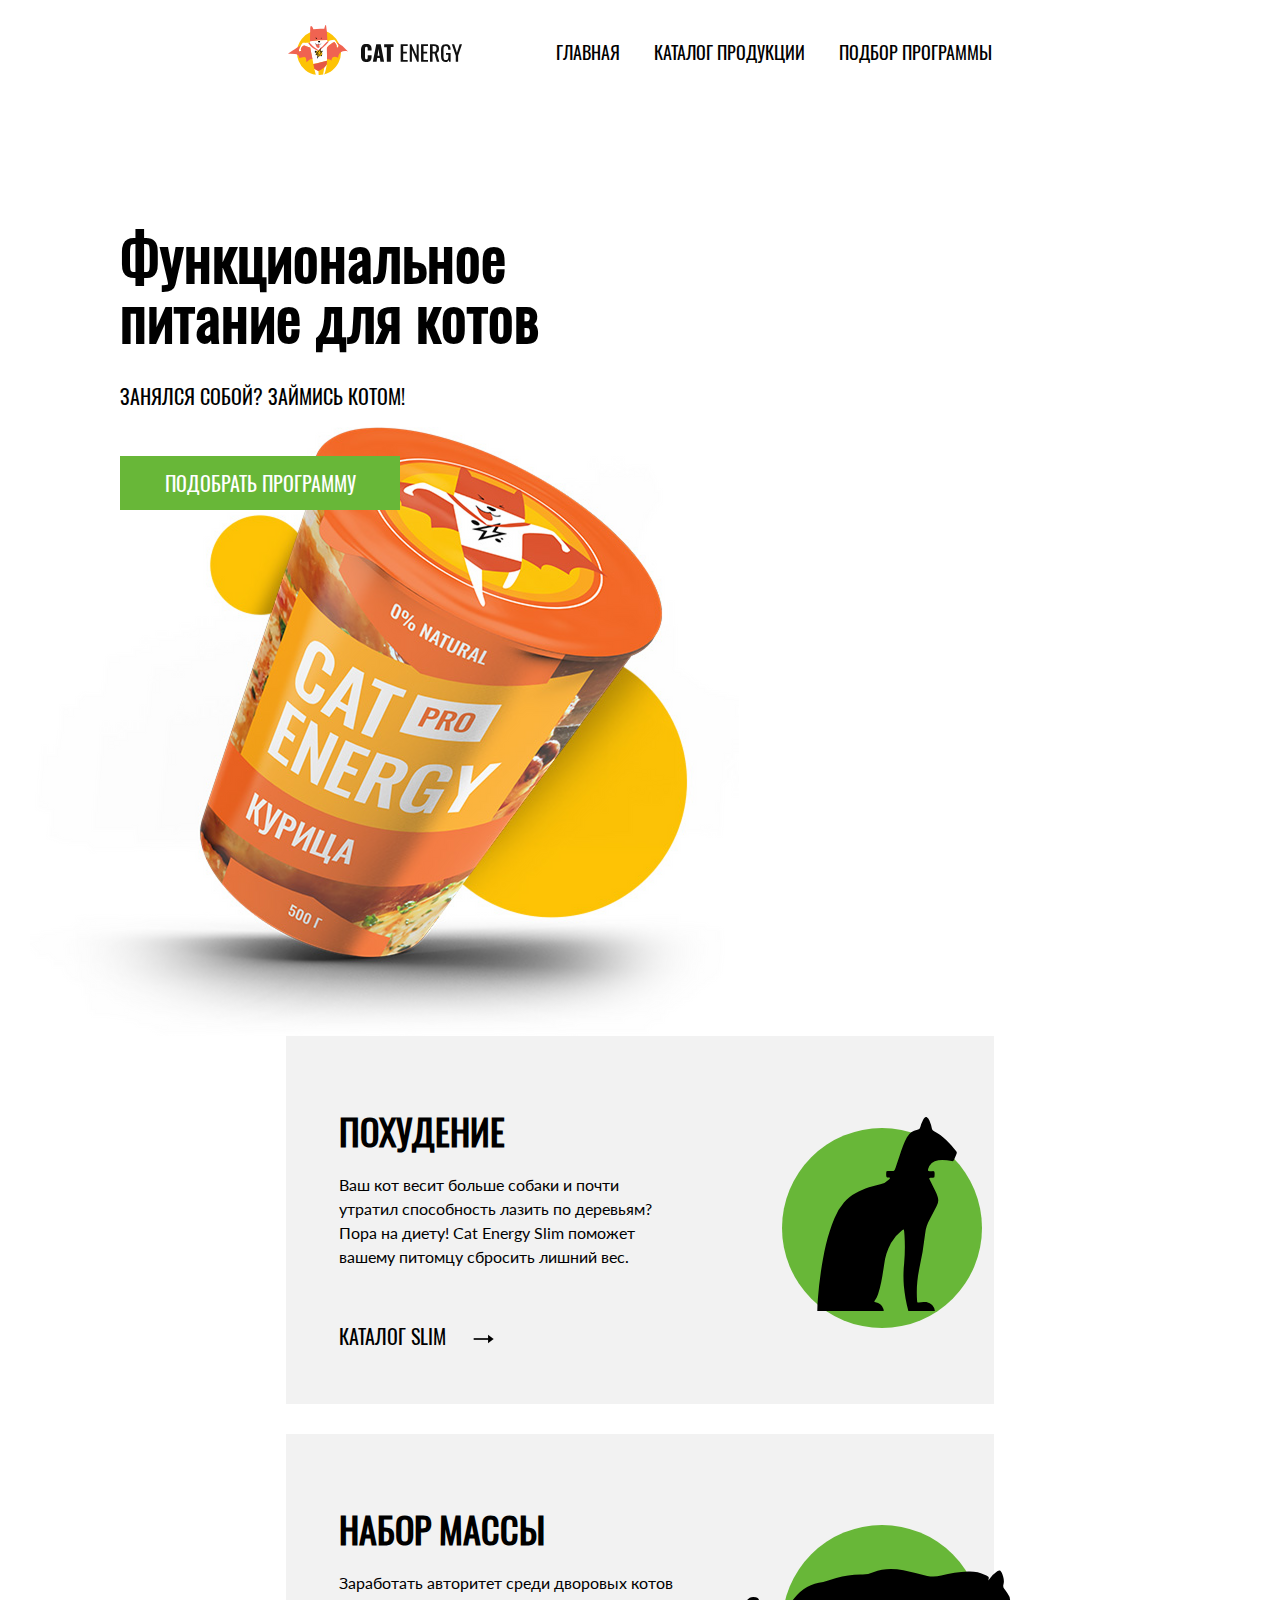
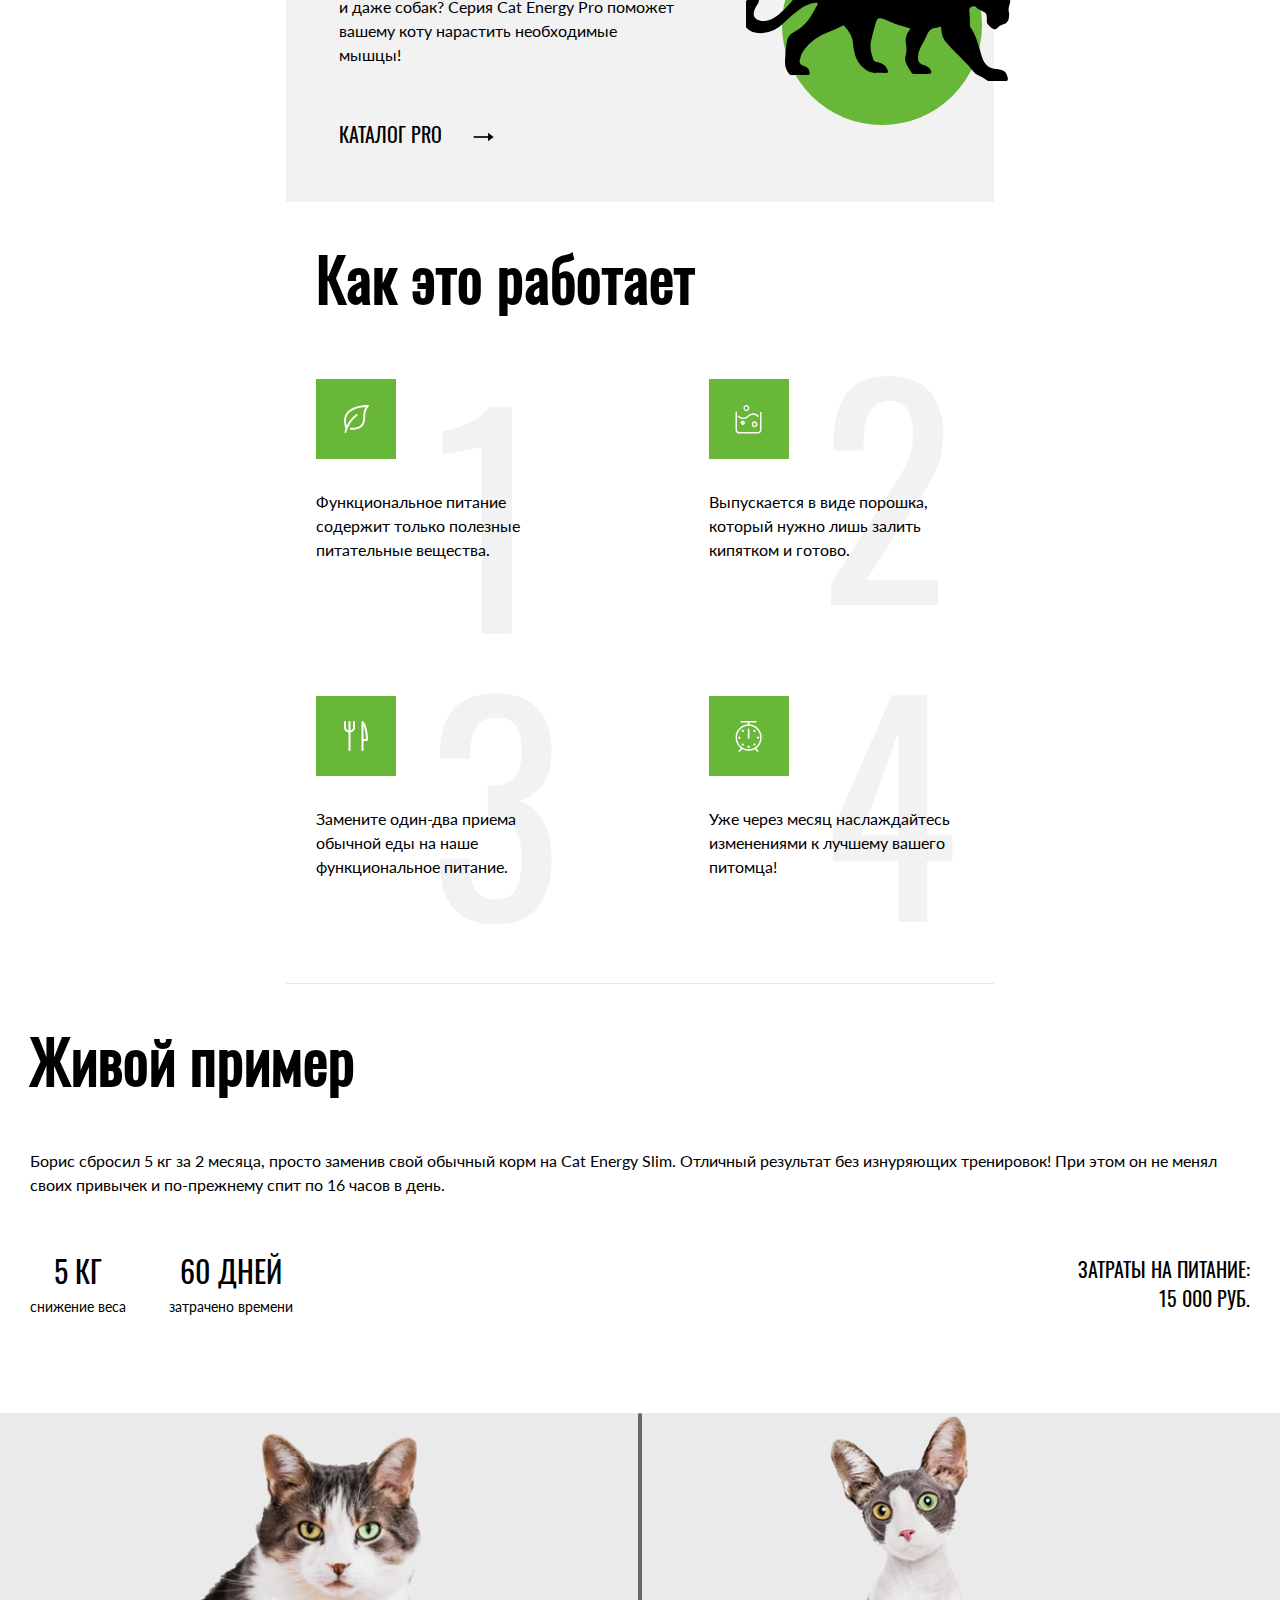
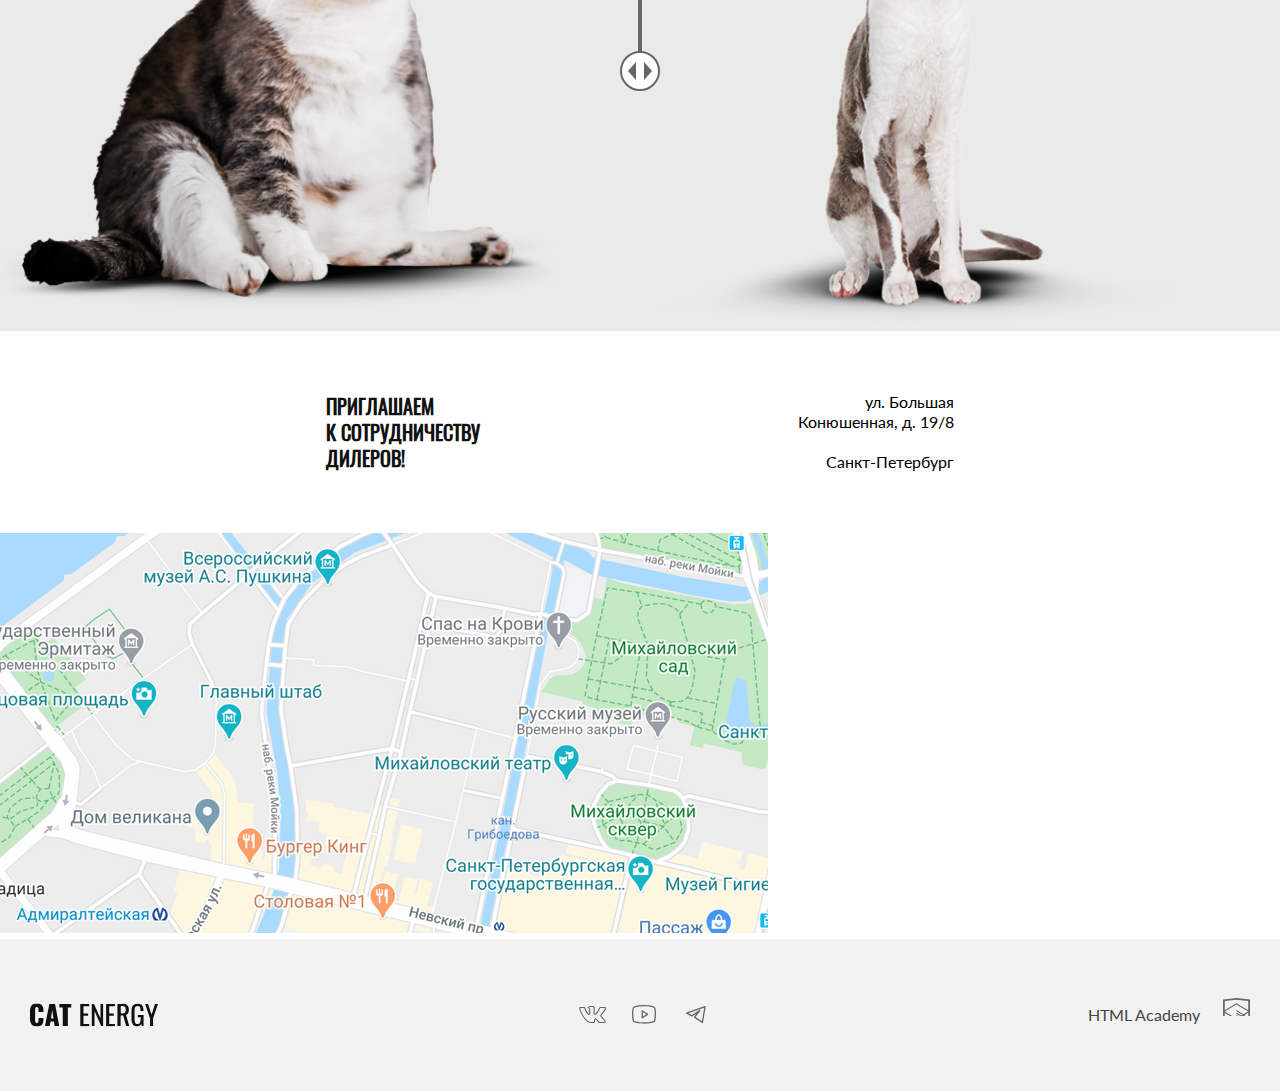
==== commit 317a126e: "Deploying to gh-pages from @ htmlacademy-adaptive/2384243-cat-energy-30@abfddbe2e86cb0e83079d8621f89" ====
--- a/index.html
+++ b/index.html
@@ -1 +1 @@
-<!DOCTYPE html><html class="page" lang="ru"><head><meta charset="UTF-8"><title>Интернет-магазин CAT ENERGY</title><meta name="viewport" content="width=device-width,initial-scale=1"><link rel="icon" href="favicon.ico"><link rel="icon" href="favicons/icon.svg" type="image/svg+xml"><link rel="apple-touch-icon" href="source/favicons/180.png"><link rel="manifest" href="manifest.webmanifest"><link rel="stylesheet" href="styles/styles.css"><script src="scripts/index.js" defer="defer"></script></head><body class="page__body"><header class="main-header"><a class="main-header__logo logo" href="index.html"><picture><source width="70" height="59" media="(min-width: 1440px)" srcset="images/logo-desktop.svg" type="image/svg+xml"><source width="60" height="50" media="(min-width: 768px)" srcset="images/logo-tablet.svg" type="image/svg+xml"><img class="logo__image" src="images/logo-mobile.svg" width="33" height="38" alt="Логотип Cat Energy."></picture><svg class="logo__wordmark" width="101" height="18" role="img"><use href="images/sprite.svg#logo-wordmark"></use></svg></a><nav class="main-nav"><button class="main-nav__toggle" type="button"><span class="visually-hidden">Открыть меню</span> <svg class="main-nav__nav-burger" width="24" height="24"><!--???--><use href="images/sprite.svg#nav-burger"></use></svg></button><div class="main-nav__wrapper"><ul class="main-nav__list"><li class="main-nav__item"><a class="main-nav__link main-nav__link--current" href="#">главная</a></li><li class="main-nav__item"><a class="main-nav__link" href="catalog.html">каталог продукции</a></li><li class="main-nav__item"><a class="main-nav__link" href="form.html">подбор программы</a></li></ul></div></nav></header><main class="main-container"><article class="hero"><div class="hero__wrapper"><h1 class="hero__header">Функциональное<br>питание для котов</h1><p class="hero__slogan">Занялся собой? Займись котом!</p><picture><source width="552" height="499" type="image/png" media="(min-width:1440px)" srcset="images/hero-image-desktop@1x.png, images/hero-image-desktop@2x.png 2x"><source width="709" height="609" type="image/png" media="(min-width: 768px)" srcset="images/hero-image-tablet@1x.png, images/hero-image-tablet@2x.png 2x"><img class="hero__image" src="images/hero-image-mobile@1x.png" srcset="images/hero-image-mobile@2x.png 2x" width="280" height="270" alt="Корм со вкусом курицы."></picture><a class="hero__button button" href="form.html">подобрать программу</a></div></article><section class="features"><h2 class="visually-hidden">Определяемся с целью</h2><div class="features__item features__item--slim"><h3 class="features__title">похудение</h3><p class="features__text">Ваш кот весит больше собаки и почти утратил способность лазить по деревьям? Пора на диету! Cat Energy Slim поможет вашему питомцу сбросить лишний вес.</p><a class="features__link" href="#">каталог slim</a></div><div class="features__item features__item--pro"><h3 class="features__title">Набор массы</h3><p class="features__text">Заработать авторитет среди дворовых котов и даже собак? Серия Cat Energy Pro поможет вашему коту нарастить необходимые мышцы!</p><a class="features__link" href="#">каталог pro</a></div></section><section class="advantages"><h2 class="advantages__title">Как это работает</h2><ul class="advantages__list"><li class="advantages__item advantages__item--useful"><p class="advantages__description">Функциональное питание содержит только полезные питательные вещества.</p></li><li class="advantages__item advantages__item--form"><p class="advantages__description">Выпускается в виде порошка, который нужно лишь залить кипятком и готово.</p></li><li class="advantages__item advantages__item--eat"><p class="advantages__description">Замените один-два приема обычной еды на наше функциональное питание.</p></li><li class="advantages__item advantages__item--time"><p class="advantages__description">Уже через месяц наслаждайтесь изменениями к лучшему вашего питомца!</p></li></ul></section><section class="instance"><h2 class="instance__title">Живой пример</h2><p class="instance__description">Борис сбросил 5 кг за 2 месяца, просто заменив свой обычный корм на Cat Energy Slim. Отличный результат без изнуряющих тренировок! При этом он не менял своих привычек и по-прежнему спит по 16 часов в день.</p><dl class="instance__result"><div class="instance__result-item"><dt class="instance__result-number">5 КГ</dt><dd class="instance__result-description">снижение веса</dd></div><div class="instance__result-item"><dt class="instance__result-number">60 ДНЕЙ</dt><dd class="instance__result-description">затрачено времени</dd></div></dl><p class="instance__text"><span>Затраты на питание:</span> <span>15 000 РУБ.</span></p><div class="instance__images"><picture><source width="560" height="512" type="image/jpeg" media="(min-width:768px)" srcset="images/cat-before-tablet@1x.jpg, images/cat-before-tablet@2x.jpg 2x"><img class="instance__image instance__image--before" src="images/cat-before-mobile@1x.jpg" srcset="images/cat-before-mobile@2x.jpg 2x" width="280" height="256" alt="Упитанный кот."></picture><picture><source width="560" height="512" type="image/jpeg" media="(min-width:768px)" srcset="images/cat-after-tablet@1x.jpg, images/cat-after-tablet@2x.jpg 2x"><img class="instance__image instance__image--after" src="images/cat-after-mobile@1x.jpg" srcset="images/cat-after-mobile@2x.jpg 2x" width="280" height="256" alt="Стройный кот."></picture><button class="instance__toggle" type="button"><svg width="40" height="40" aria-hidden="true" focusable="false"><use href="images/sprite.svg#range-circle"></use></svg> <span class="visually-hidden">Ползунок слайдера</span></button></div></section><article class="contacts"><h2 class="contacts__title">приглашаем к сотрудничеству дилеров!</h2><address class="contacts__address">ул. Большая<br>Конюшенная, д. 19/8<p>Санкт-Петербург</p></address><picture><source width="1440" height="400" type="image/png" media="(min-width:1440px)" srcset="images/location-desktop@1x.png, images/location-desktop@2x.png 2x"><source width="768" height="400" type="image/png" media="(min-width:768px)" srcset="images/location-tablet@1x.png, images/location-tablet@2x.png 2x"><img class="contacts__location" src="images/location-mobile@1x.png" srcset="images/location-mobile@2x.png 2x" width="320" height="362" alt="Локация на карте города."></picture></article></main><footer class="main-footer"><a class="main-footer__wordmark logo" href="#"><svg role="img" width="101" height="18" viewBox="0 0 101 18" fill="none" xmlns="http://www.w3.org/2000/svg"><g clip-path="url(#a)" fill="#111"><path d="M1.26 16.54a6.86 6.86 0 0 1-1.26-4.3v-6.4c-.1-1.54.3-3.08 1.19-4.38.86-1 2.2-1.46 4.18-1.46 1.98 0 3.24.46 4.03 1.3a5.42 5.42 0 0 1 1.19 3.78v1.54h-3.87v-1.77a3.7 3.7 0 0 0-.24-1.54 1.16 1.16 0 0 0-1.1-.62c-.56 0-.95.16-1.11.54a4.85 4.85 0 0 0-.24 1.7v8.22c-.04.56.07 1.12.32 1.62.15.38.55.54 1.1.54.56 0 .87-.16 1.03-.54.18-.52.26-1.07.24-1.62v-1.84h3.87v1.54a5.77 5.77 0 0 1-1.19 3.84c-.79.93-2.13 1.39-4.03 1.39-1.9-.08-3.32-.54-4.1-1.54Zm13.99-16.31h4.5l3.33 17.54h-3.64l-.63-3.7h-2.6l-.64 3.7h-3.72l3.4-17.54Zm3.24 11.54-.95-6.85-.94 6.85h1.9Zm7.35-8.62h-2.68v-2.92h9.4v2.85h-2.69v14.69h-4.03v-14.62Zm13.91-2.92h6.96v1.85h-4.5v5.77h3.63v1.77h-3.64v6.46h4.5v1.77h-7.03v-17.62h.08Zm9.01 0h1.74l5.14 11.62v-11.62h2.05v17.54h-1.58l-5.21-12v12h-2.14v-17.54Zm11.3 0h6.96v1.85h-4.5v5.77h3.63v1.77h-3.64v6.46h4.5v1.77h-6.95v-17.62Zm9.01 0h3.64c1.43-.1 2.85.28 4.03 1.08.87.69 1.26 1.92 1.26 3.54 0 2.23-.7 3.61-2.21 4.07l2.53 8.77h-2.45l-2.37-8.23h-1.98v8.23h-2.53v-17.46h.08Zm3.48 7.54c.81.06 1.63-.15 2.3-.62.47-.38.7-1.15.7-2.3a4.85 4.85 0 0 0-.23-1.7 2.04 2.04 0 0 0-.87-.92 3.69 3.69 0 0 0-1.74-.3h-1.1v5.76h.94v.08Zm8.61 8.69a7.61 7.61 0 0 1-1.1-4.46v-5.85c-.02-1.11.11-2.22.4-3.3.26-.81.78-1.51 1.5-2 .88-.51 1.9-.75 2.92-.7 1.66 0 2.84.39 3.55 1.23a5.77 5.77 0 0 1 1.11 3.85v.62h-2.37v-.54c0-.65-.05-1.29-.16-1.93-.06-.4-.3-.76-.63-1a2.5 2.5 0 0 0-1.5-.38 2.42 2.42 0 0 0-1.58.46 1.75 1.75 0 0 0-.63 1.23c-.1.69-.16 1.38-.16 2.08v6.54c-.06 1 .1 2 .47 2.92.32.62.95.85 1.9.85a1.96 1.96 0 0 0 1.89-.93 6.9 6.9 0 0 0 .56-3.07v-1.23h-2.3v-1.77h4.59v8.69h-1.58l-.24-2c-.2.67-.64 1.25-1.22 1.66-.6.4-1.3.6-2.02.57a4.05 4.05 0 0 1-3.4-1.54Zm13.52-4.84-3.87-11.31h2.37l2.76 8.46 2.69-8.46h2.37l-3.87 11.3v6.16h-2.37v-6.15h-.08Z"/></g><defs><clippath id="a"><path fill="#fff" d="M0 0h101v18h-101z"/></clippath></defs></svg> <span class="visually-hidden">Логотип Cat Energy</span></a><div class="main-footer__social social"><h2 class="visually-hidden">Мы в социальных сетях</h2><ul class="social__list"><li class="social__item"><a class="social__link social__link--vkontakte" href="https://vk.com/htmlacademy"><svg aria-hidden="true" focusable="false" width="28" height="22"><use href="images/sprite.svg#vkontakte"></use></svg> <span class="visually-hidden">ВКонтакте</span></a></li><li class="social__item"><a class="social__link social__link--youtube" href="https://www.youtube.com/user/htmlacademyru"><svg aria-hidden="true" focusable="false" width="28" height="22"><use href="images/sprite.svg#youtube"></use></svg> <span class="visually-hidden">Youtube</span></a></li><li class="social__item"><a class="social__link social__link--telegram" href="https://t.me/htmlacademy"><svg aria-hidden="true" focusable="false" width="28" height="22"><use href="images/sprite.svg#telegram"></use></svg> <span class="visually-hidden">Телеграм</span></a></li></ul></div><a class="main-footer__copyright copyright-link" href="https://htmlacademy.ru/intensive/adaptive"><p class="copyright-link__name">HTML Academy</p><svg class="copyright-link__logo" role="img" width="27" height="34"><use href="images/sprite.svg#logo-html-academy"></use></svg></a></footer></body></html>+<!DOCTYPE html><html class="page" lang="ru"><head><meta charset="UTF-8"><title>Интернет-магазин CAT ENERGY</title><meta name="viewport" content="width=device-width,initial-scale=1"><link rel="icon" href="favicon.ico"><link rel="icon" href="favicons/icon.svg" type="image/svg+xml"><link rel="apple-touch-icon" href="source/favicons/180.png"><link rel="manifest" href="manifest.webmanifest"><link rel="stylesheet" href="styles/styles.css"><script src="scripts/index.js" defer="defer"></script></head><body class="page__body"><header class="main-header container"><a class="main-header__logo logo" href="index.html"><picture><source width="70" height="59" media="(min-width: 1440px)" srcset="images/logo-desktop.svg" type="image/svg+xml"><source width="60" height="50" media="(min-width: 768px)" srcset="images/logo-tablet.svg" type="image/svg+xml"><img class="logo__image" src="images/logo-mobile.svg" width="33" height="38" alt="Логотип Cat Energy."></picture><svg class="logo__wordmark" width="101" height="18" role="img"><use href="images/sprite.svg#logo-wordmark"></use></svg></a><nav class="main-nav"><button class="main-nav__toggle" type="button"><span class="visually-hidden">Открыть меню</span> <svg class="main-nav__nav-burger" width="24" height="24"><!--???--><use href="images/sprite.svg#nav-burger"></use></svg></button><ul class="main-nav__list"><li class="main-nav__item"><a class="main-nav__link main-nav__link--index main-nav__link--current" href="#">главная</a></li><li class="main-nav__item"><a class="main-nav__link main-nav__link--index" href="catalog.html">каталог продукции</a></li><li class="main-nav__item"><a class="main-nav__link main-nav__link--index" href="form.html">подбор программы</a></li></ul></nav></header><main class="main-container"><article class="hero"><div class="hero__wrapper"><h1 class="hero__header">Функциональное<br>питание для котов</h1><p class="hero__slogan">Занялся собой? Займись котом!</p><picture><source width="552" height="499" type="image/png" media="(min-width:1440px)" srcset="images/hero-image-desktop@1x.png, images/hero-image-desktop@2x.png 2x"><source width="709" height="609" type="image/png" media="(min-width: 768px)" srcset="images/hero-image-tablet@1x.png, images/hero-image-tablet@2x.png 2x"><img class="hero__image" src="images/hero-image-mobile@1x.png" srcset="images/hero-image-mobile@2x.png 2x" width="280" height="270" alt="Корм со вкусом курицы."></picture><a class="hero__button button" href="form.html">подобрать программу</a></div></article><section class="features container"><h2 class="visually-hidden">Определяемся с целью</h2><div class="features__item features__item--slim"><h3 class="features__title">похудение</h3><p class="features__text">Ваш кот весит больше собаки и почти утратил способность лазить по деревьям? Пора на диету! Cat Energy Slim поможет вашему питомцу сбросить лишний вес.</p><a class="features__link" href="#">каталог slim</a></div><div class="features__item features__item--pro"><h3 class="features__title">Набор массы</h3><p class="features__text">Заработать авторитет среди дворовых котов и даже собак? Серия Cat Energy Pro поможет вашему коту нарастить необходимые мышцы!</p><a class="features__link" href="#">каталог pro</a></div></section><section class="advantages container"><h2 class="advantages__title">Как это работает</h2><ul class="advantages__list"><li class="advantages__item advantages__item--useful"><p class="advantages__description">Функциональное питание содержит только полезные питательные вещества.</p></li><li class="advantages__item advantages__item--form"><p class="advantages__description">Выпускается в виде порошка, который нужно лишь залить кипятком и готово.</p></li><li class="advantages__item advantages__item--eat"><p class="advantages__description">Замените один-два приема обычной еды на наше функциональное питание.</p></li><li class="advantages__item advantages__item--time"><p class="advantages__description">Уже через месяц наслаждайтесь изменениями к лучшему вашего питомца!</p></li></ul></section><section class="instance"><h2 class="instance__title">Живой пример</h2><p class="instance__description">Борис сбросил 5 кг за 2 месяца, просто заменив свой обычный корм на Cat Energy Slim. Отличный результат без изнуряющих тренировок! При этом он не менял своих привычек и по-прежнему спит по 16 часов в день.</p><div class="instance__result-wrap"><dl class="instance__result"><div class="instance__result-item"><dt class="instance__result-number">5 КГ</dt><dd class="instance__result-description">снижение веса</dd></div><div class="instance__result-item"><dt class="instance__result-number">60 ДНЕЙ</dt><dd class="instance__result-description">затрачено времени</dd></div></dl><p class="instance__text"><span>Затраты на питание:</span> <span>15 000 РУБ.</span></p></div><div class="instance__images"><picture><source width="560" height="512" type="image/jpeg" media="(min-width:768px)" srcset="images/cat-before-tablet@1x.png, images/cat-before-tablet@2x.png 2x"><img class="instance__image instance__image--before" src="images/cat-before-mobile@1x.png" srcset="images/cat-before-mobile@2x.png 2x" width="280" height="256" alt="Упитанный кот."></picture><picture><source width="560" height="512" type="image/jpeg" media="(min-width:768px)" srcset="images/cat-after-tablet@1x.png, images/cat-after-tablet@2x.png 2x"><img class="instance__image instance__image--after" src="images/cat-after-mobile@1x.png" srcset="images/cat-after-mobile@2x.png 2x" width="280" height="256" alt="Стройный кот."></picture><button class="instance__toggle" type="button"><svg width="40" height="40" aria-hidden="true" focusable="false"><use href="images/sprite.svg#range-circle"></use></svg> <span class="visually-hidden">Ползунок слайдера</span></button></div></section><article class="contacts"><div class="contacts__wrap container"><h2 class="contacts__title">приглашаем<br>к сотрудничеству дилеров!</h2><address class="contacts__address">ул. Большая<br>Конюшенная, д. 19/8<p>Санкт-Петербург</p></address></div><picture><source width="1440" height="400" type="image/png" media="(min-width:1440px)" srcset="images/location-desktop@1x.png, images/location-desktop@2x.png 2x"><source width="768" height="400" type="image/png" media="(min-width:768px)" srcset="images/location-tablet@1x.png, images/location-tablet@2x.png 2x"><img class="contacts__location" src="images/location-mobile@1x.png" srcset="images/location-mobile@2x.png 2x" width="320" height="362" alt="Локация на карте города."></picture></article></main><footer class="main-footer"><a class="main-footer__wordmark logo" href="#"><svg role="img" width="101" height="18" viewBox="0 0 101 18" fill="none" xmlns="http://www.w3.org/2000/svg"><g clip-path="url(#a)" fill="#111"><path d="M1.26 16.54a6.86 6.86 0 0 1-1.26-4.3v-6.4c-.1-1.54.3-3.08 1.19-4.38.86-1 2.2-1.46 4.18-1.46 1.98 0 3.24.46 4.03 1.3a5.42 5.42 0 0 1 1.19 3.78v1.54h-3.87v-1.77a3.7 3.7 0 0 0-.24-1.54 1.16 1.16 0 0 0-1.1-.62c-.56 0-.95.16-1.11.54a4.85 4.85 0 0 0-.24 1.7v8.22c-.04.56.07 1.12.32 1.62.15.38.55.54 1.1.54.56 0 .87-.16 1.03-.54.18-.52.26-1.07.24-1.62v-1.84h3.87v1.54a5.77 5.77 0 0 1-1.19 3.84c-.79.93-2.13 1.39-4.03 1.39-1.9-.08-3.32-.54-4.1-1.54Zm13.99-16.31h4.5l3.33 17.54h-3.64l-.63-3.7h-2.6l-.64 3.7h-3.72l3.4-17.54Zm3.24 11.54-.95-6.85-.94 6.85h1.9Zm7.35-8.62h-2.68v-2.92h9.4v2.85h-2.69v14.69h-4.03v-14.62Zm13.91-2.92h6.96v1.85h-4.5v5.77h3.63v1.77h-3.64v6.46h4.5v1.77h-7.03v-17.62h.08Zm9.01 0h1.74l5.14 11.62v-11.62h2.05v17.54h-1.58l-5.21-12v12h-2.14v-17.54Zm11.3 0h6.96v1.85h-4.5v5.77h3.63v1.77h-3.64v6.46h4.5v1.77h-6.95v-17.62Zm9.01 0h3.64c1.43-.1 2.85.28 4.03 1.08.87.69 1.26 1.92 1.26 3.54 0 2.23-.7 3.61-2.21 4.07l2.53 8.77h-2.45l-2.37-8.23h-1.98v8.23h-2.53v-17.46h.08Zm3.48 7.54c.81.06 1.63-.15 2.3-.62.47-.38.7-1.15.7-2.3a4.85 4.85 0 0 0-.23-1.7 2.04 2.04 0 0 0-.87-.92 3.69 3.69 0 0 0-1.74-.3h-1.1v5.76h.94v.08Zm8.61 8.69a7.61 7.61 0 0 1-1.1-4.46v-5.85c-.02-1.11.11-2.22.4-3.3.26-.81.78-1.51 1.5-2 .88-.51 1.9-.75 2.92-.7 1.66 0 2.84.39 3.55 1.23a5.77 5.77 0 0 1 1.11 3.85v.62h-2.37v-.54c0-.65-.05-1.29-.16-1.93-.06-.4-.3-.76-.63-1a2.5 2.5 0 0 0-1.5-.38 2.42 2.42 0 0 0-1.58.46 1.75 1.75 0 0 0-.63 1.23c-.1.69-.16 1.38-.16 2.08v6.54c-.06 1 .1 2 .47 2.92.32.62.95.85 1.9.85a1.96 1.96 0 0 0 1.89-.93 6.9 6.9 0 0 0 .56-3.07v-1.23h-2.3v-1.77h4.59v8.69h-1.58l-.24-2c-.2.67-.64 1.25-1.22 1.66-.6.4-1.3.6-2.02.57a4.05 4.05 0 0 1-3.4-1.54Zm13.52-4.84-3.87-11.31h2.37l2.76 8.46 2.69-8.46h2.37l-3.87 11.3v6.16h-2.37v-6.15h-.08Z"/></g><defs><clippath id="a"><path fill="#fff" d="M0 0h101v18h-101z"/></clippath></defs></svg> <span class="visually-hidden">Логотип Cat Energy</span></a><div class="main-footer__social social"><h2 class="visually-hidden">Мы в социальных сетях</h2><ul class="social__list"><li class="social__item"><a class="social__link social__link--vkontakte" href="https://vk.com/htmlacademy"><svg aria-hidden="true" focusable="false" width="28" height="22"><use href="images/sprite.svg#vkontakte"></use></svg> <span class="visually-hidden">ВКонтакте</span></a></li><li class="social__item"><a class="social__link social__link--youtube" href="https://www.youtube.com/user/htmlacademyru"><svg aria-hidden="true" focusable="false" width="28" height="22"><use href="images/sprite.svg#youtube"></use></svg> <span class="visually-hidden">Youtube</span></a></li><li class="social__item"><a class="social__link social__link--telegram" href="https://t.me/htmlacademy"><svg aria-hidden="true" focusable="false" width="28" height="22"><use href="images/sprite.svg#telegram"></use></svg> <span class="visually-hidden">Телеграм</span></a></li></ul></div><a class="main-footer__copyright copyright-link" href="https://htmlacademy.ru/intensive/adaptive"><p class="copyright-link__name">HTML Academy</p><svg class="copyright-link__logo" role="img" width="27" height="34"><use href="images/sprite.svg#logo-html-academy"></use></svg></a></footer></body></html>--- a/styles/styles.css
+++ b/styles/styles.css
@@ -1 +1 @@
-@charset "UTF-8";@font-face{font-family:"Lato";font-weight:400;font-style:normal;font-display:swap;src:url(../fonts/lato/Lato-Regular.woff2)format("woff2")}@font-face{font-family:"Oswald";font-weight:400;font-style:normal;font-display:swap;src:url(../fonts/oswald/oswaldregular.woff2)format("woff2")}body{font-family:"Lato",sans-serif;font-style:normal;font-weight:400;color:#444;font-size:14px;line-height:18px;margin:0}img{max-width:100%;height:auto;object-fit:contain}a{text-decoration:none}*,::after,::before{box-sizing:border-box}::placeholder{color:#444;font-family:"Oswald","Arial",sans-serif;font-size:16px;font-style:normal;font-weight:400;line-height:18px;text-transform:uppercase}.visually-hidden{position:absolute;width:1px;height:1px;margin:-1px;padding:0;border:0;clip:rect(0 0 0 0);overflow:hidden}.button{font-family:"Oswald","Arial",sans-serif;font-size:16px;line-height:20px;color:#fff;text-align:center;text-transform:uppercase;background-color:#68b738}.header{background-color:#639;color:#fff;padding:10px 15px}.main-header{background-color:#fff}.logo:hover{opacity:.8}.logo:focus{opacity:.3}.features__link:hover,.logo:active{opacity:.6}.main-nav__toggle{position:relative}.main-nav__nav-burger{position:absolute}.hero,.main-nav__link{font-family:"Oswald","Arial",sans-serif}.main-nav__link{color:#000;font-size:18px;line-height:24px;text-transform:uppercase}.hero{color:#fff;text-align:center;position:relative}.hero::after,.hero::before{content:"";position:absolute;left:0;top:0;width:100%;height:100%}.hero::before{background-image:-webkit-image-set(url(../images/bg-main-mobile@1x.webp)type("image/webp") 1x,url(../images/bg-main-mobile@2x.webp)type("image/webp") 2x,url(../images/bg-main-mobile@1x.jpg)type("image/jpg") 1x,url(../images/bg-main-mobile@2x.jpg)type("image/jpg") 2x);background-image:image-set(url(../images/bg-main-mobile@1x.webp)type("image/webp") 1x,url(../images/bg-main-mobile@2x.webp)type("image/webp") 2x,url(../images/bg-main-mobile@1x.jpg)type("image/jpg") 1x,url(../images/bg-main-mobile@2x.jpg)type("image/jpg") 2x);background-repeat:no-repeat;background-size:contain}.hero::after{background-color:rgba(104,183,56,.85)}@media (min-width:1440px){.hero::after,.hero::before{content:"";position:absolute;background-repeat:no-repeat;background-size:contain;background-position:right;right:0;top:0;width:100%;height:100%}.hero::before{background-image:-webkit-image-set(url(../images/bg-main-desktop@1x.webp)type("image/webp") 1x,url(../images/bg-main-desktop@2x.webp)type("image/webp") 2x,url(../images/bg-main-desktop@1x.jpg)type("image/jpg") 1x,url(../images/bg-main-desktop@2x.jpg)type("image/jpg") 2x);background-image:image-set(url(../images/bg-main-desktop@1x.webp)type("image/webp") 1x,url(../images/bg-main-desktop@2x.webp)type("image/webp") 2x,url(../images/bg-main-desktop@1x.jpg)type("image/jpg") 1x,url(../images/bg-main-desktop@2x.jpg)type("image/jpg") 2x)}.hero::after{background-color:rgba(104,183,56,.85)}}.hero__wrapper{position:relative;z-index:1}.hero__header{font-size:36px;line-height:36px}.hero__slogan{line-height:14px;text-transform:uppercase}.features__item{position:relative;background-color:#f2f2f2}.features__item--slim::before{content:"";position:absolute;background:#68b738 no-repeat center;width:50px;height:50px;top:0;left:0;border-radius:50%}.features__item--slim::after{content:"";position:absolute;background:url(../images/icons/stack.svg#cat-slim)no-repeat center/36px 50px;width:36px;height:50px;top:-5px;left:5px}.features__item--pro::before{content:"";position:absolute;background:#68b738 no-repeat center;width:50px;height:50px;top:0;left:0;border-radius:50%}.features__item--pro::after{content:"";position:absolute;background:url(../images/icons/stack.svg#cat-pro)no-repeat center/67px 28px;width:67px;height:28px;top:10px;left:-10px}.features__link,.features__title{font-family:"Oswald","Arial",sans-serif;font-size:24px;line-height:37px;color:#000;text-transform:uppercase}.features__link{font-size:16px;line-height:16px;text-align:center}.features__link::after{content:"";position:absolute;-webkit-mask-image:url(../images/icons/stack.svg#arrow);mask-image:url(../images/icons/stack.svg#arrow);-webkit-mask-repeat:no-repeat;mask-repeat:no-repeat;-webkit-mask-position:top 0 right 5px;mask-position:top 0 right 5px;background-color:#000;width:32px;height:10px}.features__link:active{opacity:.3}.advantages{position:relative}.advantages__item--useful::before{content:"";position:absolute;background:#68b738 url(../images/icons/stack.svg#leaf)no-repeat center/25px 28px;width:60px;height:60px;left:0}.advantages__item--form::before{content:"";position:absolute;background:#68b738 url(../images/icons/stack.svg#flour)no-repeat center/27px 29px;width:60px;height:60px;left:0}.advantages__item--eat::before{content:"";position:absolute;background:#68b738 url(../images/icons/stack.svg#eat)no-repeat center/26px 30px;width:60px;height:60px;left:0}.advantages__item--time::before{content:"";position:absolute;background:#68b738 url(../images/icons/stack.svg#clock)no-repeat center/27px 31px;width:60px;height:60px;left:0}.advantages__title{font-family:"Oswald","Arial",sans-serif;font-size:36px;line-height:40px;color:#000;text-align:center}.instance{position:relative}.instance__result-number,.instance__title{font-family:"Oswald","Arial",sans-serif;font-size:36px;line-height:40px;color:#000;text-align:center}.instance__result-number{font-size:24px;line-height:24px}.instance__result-description{text-align:center;font-size:12px;line-height:100%}.instance__text{font-family:"Oswald","Arial",sans-serif;line-height:20px;text-transform:uppercase;color:#000;text-align:center}.instance__toggle{position:relative;border:0;background-color:transparent;color:#666;z-index:1}.instance__toggle::before{content:"";position:absolute;background-color:#666;width:4px;height:256px;border-radius:2px;top:50%;transform:translateY(-50%);right:23px;z-index:-1}.instance__toggle:hover{color:#68b738}.instance__toggle:hover::before{background-color:#68b738}.instance__toggle:focus{opacity:.6}.instance__toggle:active{color:#5eaa2f;opacity:.6}.instance__toggle:active::before{background-color:#5eaa2f;opacity:.6}.contacts__title{font-family:"Oswald","Arial",sans-serif;font-size:16px;line-height:20px;color:#111;text-transform:uppercase}.contacts__address{font-size:14px;font-style:normal;line-height:20px}body{background-color:#fff}.social__link{color:#666}.social__link:hover{color:#68b738}.social__link:focus{color:#68b738}.copyright-link__name:active,.social__link:active{opacity:.3}.copyright-link__name{font-size:16px;line-height:20px;color:#444}.copyright-link__logo{color:#666}.copyright-link__logo:hover{color:#68b738}.copyright-link__logo:focus{color:#68b738}.copyright-link__logo:active{color:#68b738;opacity:.3}.main-inner__header{color:#000;font-family:"Oswald","Arial",sans-serif;font-size:36px;line-height:36px}.catalog__plus-link{display:block;height:30px;width:30px;background-color:#d3d3d3;-webkit-mask-image:url(../images/icons/stack.svg#plus);mask-image:url(../images/icons/stack.svg#plus);-webkit-mask-position:center;mask-position:center;-webkit-mask-repeat:no-repeat;mask-repeat:no-repeat}@media (min-width:768px){.catalog__plus-link{display:block;height:60px;width:60px;background-color:#d3d3d3;-webkit-mask-image:url(../images/icons/stack.svg#plus);mask-image:url(../images/icons/stack.svg#plus);-webkit-mask-position:center;mask-position:center;-webkit-mask-repeat:no-repeat;mask-repeat:no-repeat}}.catalog__show-more h3,.product-card__title{font-family:"Oswald","Arial",sans-serif;font-size:16px;line-height:20px;text-transform:uppercase}.catalog__show-more h3{color:#111;text-align:center}.product-card__title{color:#222}.catalog__show-more p,.product-card__info{text-align:center;font-size:12px;line-height:16px}.other-products__header{color:#000;text-align:center;font-family:"Oswald","Arial",sans-serif;font-size:24px;line-height:24px}.other-products__item{text-align:center;line-height:14px}.other-products__title{color:#222;text-align:center;font-family:"Oswald","Arial",sans-serif;font-size:16px;line-height:16px;text-transform:uppercase}.other-products__bg-image{position:relative}.other-products__bg-image::after,.other-products__bg-image::before{content:"";position:absolute;left:0;top:0;min-width:320px;min-height:290px}.other-products__bg-image::before{background-image:-webkit-image-set(url(../images/bg-catalog-mobile@1x.webp)type("image/webp") 1x,url(../images/bg-catalog-mobile@2x.webp)type("image/webp") 2x,url(../images/bg-catalog-mobile@1x.jpg)type("image/jpg") 1x,url(../images/bg-catalog-mobile@2x.jpg)type("image/jpg") 2x);background-image:image-set(url(../images/bg-catalog-mobile@1x.webp)type("image/webp") 1x,url(../images/bg-catalog-mobile@2x.webp)type("image/webp") 2x,url(../images/bg-catalog-mobile@1x.jpg)type("image/jpg") 1x,url(../images/bg-catalog-mobile@2x.jpg)type("image/jpg") 2x);background-repeat:no-repeat;background-size:cover;background-position:center}.other-products__bg-image::after{background-color:rgba(104,183,56,.85);z-index:1}@media (min-width:768px){.other-products__bg-image::after,.other-products__bg-image::before{content:"";position:absolute;left:0;top:0;min-width:707px;min-height:200px}.other-products__bg-image::before{background-image:-webkit-image-set(url(../images/bg-catalog-tablet@1x.webp)type("image/webp") 1x,url(../images/bg-catalog-tablet@2x.webp)type("image/webp") 2x,url(../images/bg-catalog-tablet@1x.jpg)type("image/jpg") 1x,url(../images/bg-catalog-tablet@2x.jpg)type("image/jpg") 2x);background-image:image-set(url(../images/bg-catalog-tablet@1x.webp)type("image/webp") 1x,url(../images/bg-catalog-tablet@2x.webp)type("image/webp") 2x,url(../images/bg-catalog-tablet@1x.jpg)type("image/jpg") 1x,url(../images/bg-catalog-tablet@2x.jpg)type("image/jpg") 2x);background-repeat:no-repeat;background-size:cover;background-position:center}.other-products__bg-image::after{background-color:rgba(104,183,56,.85);z-index:1}}@media (min-width:1440px){.other-products__bg-image::after,.other-products__bg-image::before{content:"";position:absolute;left:0;top:0;min-width:245px;min-height:288px}.other-products__bg-image::before{background-image:-webkit-image-set(url(../images/bg-catalog-desktop@1x.webp)type("image/webp") 1x,url(../images/bg-catalog-desktop@2x.webp)type("image/webp") 2x,url(../images/bg-catalog-desktop@1x.jpg)type("image/jpg") 1x,url(../images/bg-catalog-desktop@2x.jpg)type("image/jpg") 2x);background-image:image-set(url(../images/bg-catalog-desktop@1x.webp)type("image/webp") 1x,url(../images/bg-catalog-desktop@2x.webp)type("image/webp") 2x,url(../images/bg-catalog-desktop@1x.jpg)type("image/jpg") 1x,url(../images/bg-catalog-desktop@2x.jpg)type("image/jpg") 2x);background-repeat:no-repeat;background-size:cover;background-position:center}.other-products__bg-image::after{background-color:rgba(104,183,56,.85);z-index:1}}.other-products__present-text{color:#fff;text-align:center;font-size:16px;line-height:20px;position:relative;z-index:1;display:block}.other-products__present-text::after{content:"";position:absolute;background-image:url(../images/icons/stack.svg#present);background-repeat:no-repeat;background-size:78px 81px;top:85%;left:130px;width:300px;height:290px;z-index:1}.form{font-family:"Oswald","Arial",sans-serif;font-size:16px;line-height:18px;text-transform:uppercase;color:#444}.form__header{color:#000;font-size:36px;line-height:36px}.form__text{color:#000;font-size:14px;line-height:18px;text-transform:uppercase}.form__legend{color:#000;font-size:24px;line-height:26px}.form__interpretation{color:#000;text-align:center;font-family:"Lato",sans-serif;font-size:14px;line-height:16px}.owner-contacts{position:relative}.owner-contacts__email-icon{position:absolute;-webkit-mask-image:url(../images/icons/stack.svg#email);mask-image:url(../images/icons/stack.svg#email);-webkit-mask-repeat:no-repeat;mask-repeat:no-repeat;background-color:#000;width:20px;height:20px;top:0;left:210px}.owner-contacts__email-icon:focus,.owner-contacts__tel-icon:focus{background-color:#68b738}.owner-contacts__email-input:invalid+.owner-contacts__email-icon,.owner-contacts__tel-input:invalid+.owner-contacts__email-icon{background-color:#ff8282}.owner-contacts__tel-icon{position:absolute;-webkit-mask-image:url(../images/icons/stack.svg#phone);mask-image:url(../images/icons/stack.svg#phone);-webkit-mask-repeat:no-repeat;mask-repeat:no-repeat;background-color:#000;width:20px;height:20px;top:5px;left:210px}.form__comment-text{font-family:"Oswald","Arial",sans-serif;font-size:16px;line-height:18px;text-transform:uppercase}+@charset "UTF-8";@font-face{font-family:"Lato";font-weight:400;font-style:normal;font-display:swap;src:url(../fonts/lato/Lato-Regular.woff2)format("woff2")}@font-face{font-family:"Oswald";font-weight:400;font-style:normal;font-display:swap;src:url(../fonts/oswald/oswaldregular.woff2)format("woff2")}body{font-family:"Lato",sans-serif;font-style:normal;font-weight:400;color:#444;font-size:14px;line-height:18px;margin:0}@media (min-width:768px){body{color:#000;font-size:16px;line-height:24px}}img{max-width:100%;height:auto;object-fit:contain}a{text-decoration:none}*,::after,::before{box-sizing:border-box}::placeholder{color:#444;font-family:"Oswald","Arial",sans-serif;font-size:16px;font-style:normal;font-weight:400;line-height:18px;text-transform:uppercase}body{background-color:#fff}.visually-hidden{position:absolute;width:1px;height:1px;margin:-1px;padding:0;border:0;clip:rect(0 0 0 0);overflow:hidden}.button{font-family:"Oswald","Arial",sans-serif;font-size:16px;line-height:20px;color:#fff;text-align:center;text-transform:uppercase;background-color:#68b738;border:0;display:block;width:280px;margin:0 auto;padding:10px 44px}.button--secondary{color:#444;width:250px;background:#f2f2f2}.header{background-color:#639;color:#fff;padding:10px 15px}.container{width:280px;margin:0 auto}@media (min-width:768px){.container{width:708px;margin:0 auto}}@media (min-width:1440px){.container{width:1220px;margin:0 auto}}.main-header{display:flex;justify-content:space-between;width:280px;margin:0 auto;padding-top:13px;padding-bottom:14px;align-items:center;position:relative}@media (min-width:768px){.main-header{width:704px;padding-top:25px;padding-bottom:0;margin-bottom:65px}}@media (min-width:1440px){.main-header{width:1220px;margin-bottom:74px}}.logo{display:flex;justify-content:space-between;gap:50px;align-items:center}.logo:hover{opacity:.8}.logo:focus{opacity:.3}.logo:active{opacity:.6}@media (min-width:768px){.logo{gap:13px;min-width:174px}}@media (min-width:1440px){.logo{min-width:202px}}@media (min-width:768px){.main-nav__toggle{display:none}}.main-nav__list{margin:0;padding:0;list-style:none;display:none}@media (min-width:768px){.main-nav__list{display:flex;justify-content:space-between;min-width:436px}}@media (min-width:1440px){.main-nav__list{min-width:475px}}.main-nav__link{color:#000;font-family:"Oswald","Arial",sans-serif;text-transform:uppercase}@media (min-width:768px){.main-nav__link{font-size:18px;line-height:24px}}@media (min-width:1440px){.main-nav__link{font-size:20px;line-height:normal;color:#111}.main-nav__link--index{color:#fff}.main-container{display:grid;grid-template-columns:repeat(4,249px);column-gap:75px;max-width:1220px;margin:0 auto}}.main-container .contacts__wrap{background-color:#fff}.hero{font-family:"Oswald","Arial",sans-serif;color:#fff;text-align:center}.hero::after,.hero::before{content:"";position:absolute;right:0;top:65px;width:100%;min-height:302px}.hero::before{background-image:-webkit-image-set(url(../images/bg-main-mobile@1x.webp)type("image/webp") 1x,url(../images/bg-main-mobile@2x.webp)type("image/webp") 2x,url(../images/bg-main-mobile@1x.jpg)type("image/jpg") 1x,url(../images/bg-main-mobile@2x.jpg)type("image/jpg") 2x);background-image:image-set(url(../images/bg-main-mobile@1x.webp)type("image/webp") 1x,url(../images/bg-main-mobile@2x.webp)type("image/webp") 2x,url(../images/bg-main-mobile@1x.jpg)type("image/jpg") 1x,url(../images/bg-main-mobile@2x.jpg)type("image/jpg") 2x);background-repeat:no-repeat;background-size:cover}.hero::after{background-color:rgba(104,183,56,.85)}@media (min-width:768px){.hero{color:#000;text-align:left}.hero::before{background-image:none}.hero::after{background-color:#fff;z-index:-1}}@media (min-width:1440px){.hero{grid-column:1/-1}.hero::after,.hero::before{top:0;width:702px;height:694px;z-index:-1}.hero::before{background-image:-webkit-image-set(url(../images/bg-main-desktop@1x.webp)type("image/webp") 1x,url(../images/bg-main-desktop@2x.webp)type("image/webp") 2x,url(../images/bg-main-desktop@1x.jpg)type("image/jpg") 1x,url(../images/bg-main-desktop@2x.jpg)type("image/jpg") 2x);background-image:image-set(url(../images/bg-main-desktop@1x.webp)type("image/webp") 1x,url(../images/bg-main-desktop@2x.webp)type("image/webp") 2x,url(../images/bg-main-desktop@1x.jpg)type("image/jpg") 1x,url(../images/bg-main-desktop@2x.jpg)type("image/jpg") 2x);background-size:702px 694px;background-position:right}.hero::after{background-color:rgba(104,183,56,.85)}}.hero__wrapper{position:relative;z-index:1;padding-top:27px;margin-bottom:20px}@media (min-width:768px){.hero__wrapper{padding-top:80px;margin-bottom:0}}.hero__header{font-size:36px;line-height:36px;margin:0 0 25px}@media (min-width:768px){.hero__header{font-size:60px;line-height:60px;padding-left:120px;margin-bottom:40px}}@media (min-width:1440px){.hero__header{padding-left:190px}}.hero__slogan{line-height:14px;text-transform:uppercase;margin-bottom:29px}@media (min-width:768px){.hero__slogan{font-size:20px;line-height:20px;padding-left:120px;margin-bottom:21px}}@media (min-width:1440px){.hero__slogan{padding-left:190px;margin-bottom:0}}@media (min-width:768px){.hero__image{display:block;margin:0 30px}.hero__button{font-size:20px;line-height:26px;position:absolute;left:120px;top:310px;padding:14px 26px}}@media (min-width:1440px){.hero__button{left:190px;top:342px}.features{display:grid;grid-template-columns:1fr 1fr;grid-column:1/-1;gap:75px;margin-bottom:71px}}.features__item{position:relative;background-color:#f2f2f2;margin-bottom:20px;padding:30px 33px 18px 20px}.features__item--slim{margin-bottom:30px}.features__item--slim::before{content:"";position:absolute;background:#68b738 no-repeat;width:50px;height:50px;top:24px;left:20px;border-radius:50%}.features__item--slim::after{content:"";position:absolute;background:url(../images/icons/stack.svg#cat-slim)no-repeat center/36px 50px;width:36px;height:50px;top:21px;left:27px}@media (min-width:768px){.features__item--slim::before{width:200px;height:200px;top:92px;left:70%}.features__item--slim::after{background:url(../images/icons/stack.svg#cat-slim)no-repeat center/140px 194px;width:140px;height:194px;top:81px;left:75%}}@media (min-width:1440px){.features__item--slim::before{width:100px;height:100px;top:0;left:0}.features__item--slim::after{background:url(../images/icons/stack.svg#cat-slim)no-repeat center/70px 97px;width:70px;height:97px;top:-5px;left:5px}}.features__item--pro::before{content:"";position:absolute;background:#68b738 no-repeat;width:50px;height:50px;top:24px;left:20px;border-radius:50%}.features__item--pro::after{content:"";position:absolute;background:url(../images/icons/stack.svg#cat-pro)no-repeat center/67px 28px;width:67px;height:28px;top:35px;left:13px}@media (min-width:768px){.features__item--pro::before{width:200px;height:200px;top:91px;left:70%}.features__item--pro::after{background:url(../images/icons/stack.svg#cat-pro)no-repeat center/268px 112px;width:268px;height:112px;top:135px;left:65%}}@media (min-width:1440px){.features__item--pro::before{width:100px;height:100px;top:0;left:0}.features__item--pro::after{background:url(../images/icons/stack.svg#cat-pro)no-repeat center/134px 56px;width:134px;height:56px;top:10px;left:-10px}}@media (min-width:768px){.features__item{padding:77px 316px 53px 53px}.features__item--pro{margin-bottom:45px}}@media (min-width:1440px){.features__item{padding:77px 67px 59px 52px;margin:0}}.features__title{color:#000;font-family:"Oswald","Arial",sans-serif;font-size:24px;line-height:37px;text-transform:uppercase;margin:0 0 29px 70px}@media (min-width:768px){.features__title{font-size:36px;line-height:36px;margin-left:0;margin-bottom:24px}}@media (min-width:1440px){.features__title{margin-left:214px;margin-bottom:73px}}.contacts__address p,.features__text{margin:0}.features__text::after{content:"";display:block;border-bottom:1px solid #d9d9d9;margin:23px 0 15px}@media (min-width:768px){.features__text::after{border:0}}@media (min-width:1440px){.features__text::after{margin-bottom:23px}}@media (min-width:768px){.features__text{margin-bottom:52px}}.features__link{font-family:"Oswald","Arial",sans-serif;font-size:16px;line-height:16px;color:#000;text-transform:uppercase;display:block}.features__link::after{content:"";position:absolute;-webkit-mask-image:url(../images/icons/stack.svg#arrow);mask-image:url(../images/icons/stack.svg#arrow);-webkit-mask-repeat:no-repeat;mask-repeat:no-repeat;background-color:#000;width:32px;height:10px;left:107px;bottom:20px}@media (min-width:768px){.features__link::after{left:185px;bottom:60px}}.features__link:hover{opacity:.6}.features__link:active{opacity:.3}@media (min-width:768px){.features__link{font-size:20px;line-height:normal}.advantages{padding:0}.advantages::after{content:"";display:block;border-bottom:1px solid #e6e6e6;width:100%;margin-bottom:45px}}@media (min-width:1440px){.advantages{grid-column:1/-1}.advantages::after{content:"";border:0;margin-bottom:0}}.advantages__title{color:#000;text-align:left;font-family:"Oswald","Arial",sans-serif;font-size:36px;line-height:40px;margin:0 0 42px}@media (min-width:768px){.advantages__title{font-size:60px;line-height:60px;margin:0;padding:0 30px}}@media (min-width:1440px){.advantages__title{margin-bottom:32px}}.advantages__list{padding:0;list-style:none;display:grid;gap:20px;margin:0 0 49px}@media (min-width:768px){.advantages__list{display:grid;grid-template-columns:1fr 1fr;gap:8px 137px;padding:0 30px;margin-bottom:47px;counter-reset:list}}@media (min-width:1440px){.advantages__list{grid-template-columns:1fr 1fr 1fr 1fr;gap:5%;margin-bottom:69px}}.advantages__item{display:grid;grid-template-columns:min-content 1fr;gap:20px;align-items:center}.advantages__item--useful::before{content:"";background:#68b738 url(../images/icons/stack.svg#leaf)no-repeat center/25px 28px;width:60px;height:60px}@media (min-width:768px){.advantages__item--useful::before{width:80px;height:80px;margin:11px 38px 31px 0}.advantages__item--useful::after{content:counter(list);color:#f2f2f2;text-align:center;font-family:"Oswald","Arial",sans-serif;font-size:280px;font-style:normal;font-weight:400;line-height:280px;grid-column:2/-1;grid-row:1/-1}}.advantages__item--form::before{content:"";background:#68b738 url(../images/icons/stack.svg#flour)no-repeat center/27px 29px;width:60px;height:60px}@media (min-width:768px){.advantages__item--form::before{width:80px;height:80px;left:50%;top:10%;margin:40px 31px 31px 0}.advantages__item--form::after{content:counter(list);color:#f2f2f2;text-align:center;font-family:"Oswald","Arial",sans-serif;font-size:280px;font-style:normal;font-weight:400;line-height:280px;grid-column:2/-1;grid-row:1/-1}}.advantages__item--eat::before{content:"";background:#68b738 url(../images/icons/stack.svg#eat)no-repeat center/26px 30px;width:60px;height:60px}@media (min-width:768px){.advantages__item--eat::before{width:80px;height:80px;left:0;top:50%;margin:40px 33px 31px 0}.advantages__item--eat::after{content:counter(list);color:#f2f2f2;text-align:center;font-family:"Oswald","Arial",sans-serif;font-size:280px;font-style:normal;font-weight:400;line-height:280px;grid-column:2/-1;grid-row:1/-1}}.advantages__item--time::before{content:"";background:#68b738 url(../images/icons/stack.svg#clock)no-repeat center/27px 31px;width:60px;height:60px}@media (min-width:768px){.advantages__item--time::before{width:80px;height:80px;left:50%;top:50%;margin:40px 33px 31px 0}.advantages__item--time::after{content:counter(list);color:#f2f2f2;text-align:center;font-family:"Oswald","Arial",sans-serif;font-size:280px;font-style:normal;font-weight:400;line-height:280px;grid-column:2/-1;grid-row:1/-1}.advantages__item{display:grid;grid-template-columns:min-content min-content;grid-template-rows:min-content 1fr;gap:0;align-items:flex-start;counter-increment:list}.advantages__item--useful{margin-top:61px}.advantages__item--form{margin-top:32px}}@media (min-width:1440px){.advantages__item--form,.advantages__item--useful{margin-top:0}.advantages__item--useful::before{margin:40px 38px 31px 0}.advantages__item--form::before{margin:40px 31px 31px 0}.advantages__item--eat::before,.advantages__item--time::before{margin:40px 33px 31px 0}}@media (min-width:768px){.advantages__description{margin:0;position:relative;z-index:1;grid-column:1/-1;grid-row:2/-1}}.instance{position:relative;background-color:#eaeaea;padding:25px 20px 40px}@media (min-width:768px){.instance{background-color:#fff;padding:0}}@media (min-width:1440px){.instance{grid-column:1/-1;display:grid;grid-template-columns:repeat(2,1fr);column-gap:75px}}.instance__title{color:#000;text-align:left;font-family:"Oswald","Arial",sans-serif;font-size:36px;line-height:40px;margin:0 0 40px}@media (min-width:768px){.instance__title{font-size:60px;line-height:60px;margin-bottom:60px;padding:0 30px}}@media (min-width:1440px){.instance__title{grid-column:1/2;margin-bottom:146px;padding:0}}.instance__description{margin:0 0 20px}@media (min-width:768px){.instance__description{margin-bottom:55px;padding:0 30px}}@media (min-width:1440px){.instance__description{grid-column:1/2;margin-bottom:69px;padding:0}}@media (min-width:768px){.instance__result-wrap{display:flex;justify-content:space-between;gap:167px;align-items:center;padding:0 30px;margin-bottom:99px}}@media (min-width:1440px){.instance__result-wrap{grid-column:1/2;flex-direction:column;align-items:flex-start;gap:0;margin-bottom:75px;padding:0}}.instance__result{margin:0 0 20px;display:flex;justify-content:space-between}@media (min-width:768px){.instance__result{margin:0;gap:43px}}@media (min-width:1440px){.instance__result{justify-content:flex-start;gap:99px;margin-bottom:55px}}.instance__result-item{display:flex;flex-direction:column;align-items:center;gap:8px}@media (min-width:768px){.instance__result-item{gap:11px}}.instance__result-number{font-family:"Oswald","Arial",sans-serif;font-size:24px;line-height:24px;color:#000;text-align:center}@media (min-width:768px){.instance__result-number{font-size:30px;line-height:37px}}.instance__result-description{text-align:center;font-size:12px;line-height:100%;margin:0}@media (min-width:768px){.instance__result-description{font-size:14px}}.instance__text{font-family:"Oswald","Arial",sans-serif;line-height:20px;text-transform:uppercase;color:#000;text-align:center;margin:0 0 20px}@media (min-width:768px){.instance__text{font-size:20px;display:flex;flex-direction:column;gap:9px;align-items:flex-end;margin-bottom:0}}@media (min-width:1440px){.instance__text{flex-direction:row;justify-content:flex-start;gap:63px}}.instance__images{display:flex;justify-content:space-between}@media (min-width:768px){.instance__images{background-color:#eaeaea;min-height:462px}}@media (min-width:1440px){.instance__images{grid-column:2/-1;grid-row:1/4;align-items:center}}.instance__toggle{position:relative;border:0;background-color:transparent;color:#666;z-index:1;left:-50%;transform:translateX(50%)}.instance__toggle::before{content:"";position:absolute;background-color:#666;width:4px;height:256px;border-radius:2px;top:0;left:50%;transform:translateX(-50%);z-index:-1}.instance__toggle:hover{color:#68b738}.instance__toggle:hover::before{background-color:#68b738}.instance__toggle:focus{opacity:.6}.instance__toggle:active{color:#5eaa2f;opacity:.6}.instance__toggle:active::before{background-color:#5eaa2f;opacity:.6}@media (min-width:1440px){.contacts{grid-column:1/-1;position:relative}}.contacts__wrap{padding:26px 0;display:grid;grid-template-columns:repeat(2,1fr);align-items:center}@media (min-width:768px){.contacts__wrap{padding:61px 40px;gap:308px}}@media (min-width:1440px){.contacts__wrap{position:absolute;padding:60px 78px 60px 80px;gap:87px;top:95px;left:110px;width:565px}}.contacts__title{font-family:"Oswald","Arial",sans-serif;font-size:16px;line-height:20px;color:#111;text-transform:uppercase;text-align:start;margin:0}@media (min-width:768px){.contacts__title{font-size:20px;line-height:26px}}.contacts__address{font-size:14px;font-style:normal;line-height:20px;text-align:start}@media (min-width:768px){.contacts__address{font-size:16px;line-height:20px;text-align:right}.contacts__address p{padding-top:20px}}@media (min-width:1440px){.contacts__address{text-align:start}}.main-footer{background-color:#f2f2f2;display:flex;flex-direction:column;padding:40px 20px;margin:0 auto}@media (min-width:768px){.main-footer{flex-direction:row;justify-content:space-between;align-items:center;padding:55px 30px}}@media (min-width:1440px){.main-footer{padding:66px 110px}}.main-footer__wordmark{display:block;align-self:center}@media (min-width:768px){.main-footer__wordmark{padding:8px 0 3px}.main-footer__wordmark svg{width:128px;height:24px}}.social{margin-top:40px;margin-bottom:40px}@media (min-width:768px){.social{margin:0}}.social__list{margin:0;padding:0;list-style:none;display:flex;justify-content:center;gap:24px;position:relative}.social__list::after,.social__list::before{content:"";position:absolute;border-bottom:1px solid #d9d9d9;width:100%;top:-20px;left:0}.social__list::after{top:40px}@media (min-width:768px){.social__list{padding:9px 0 5px}.social__list::after,.social__list::before{content:none}}.social__link{color:#666}.social__link:hover{color:#68b738}.social__link:focus{color:#68b738}.copyright-link__name:active,.social__link:active{opacity:.3}.copyright-link{display:flex;justify-content:space-between;align-items:center}@media (min-width:768px){.copyright-link{gap:23px}}.copyright-link__name{font-size:16px;line-height:20px;color:#444;margin:0}@media (min-width:768px){.copyright-link__name{padding-left:5px}}.copyright-link__logo{color:#666}.copyright-link__logo:hover{color:#68b738}.copyright-link__logo:focus{color:#68b738}.copyright-link__logo:active{color:#68b738;opacity:.3}.main-inner .contacts__wrap{background-color:#f2f2f2}@media (min-width:1440px){.main-inner .contacts__wrap{background-color:#fff}}.main-inner__header{margin:0;color:#000;font-family:"Oswald","Arial",sans-serif;font-size:36px;line-height:36px;padding:27px 30px 41px}@media (min-width:768px){.main-inner__header{font-size:60px;line-height:60px;padding:0 0 84px}.catalog{margin-bottom:70px}}.catalog__list{margin:0;padding:0;list-style:none}@media (min-width:768px){.catalog__list{display:grid;grid-template-columns:repeat(2,1fr);gap:60px}}@media (min-width:1440px){.catalog__list{grid-template-columns:repeat(4,1fr);gap:63px 80px}}.catalog__show-more{display:flex;flex-direction:column;padding:25px 0}.catalog__show-more h3{color:#111;text-align:center;font-family:"Oswald","Arial",sans-serif;font-size:16px;line-height:20px;text-transform:uppercase;margin:0 0 8px}.catalog__show-more p{text-align:center;font-size:12px;line-height:16px;margin:0 0 21px}@media (min-width:768px){.catalog__show-more{margin-top:82px;padding:50px 20px 40px;width:324px}.catalog__show-more h3{font-size:20px;line-height:24px;margin-bottom:23px;width:134px;align-self:center}.catalog__show-more p{font-size:16px;line-height:18px;margin-bottom:62px;width:170px;align-self:center}}@media (min-width:1440px){.catalog__show-more{margin-top:80px;padding:50px 20px 40px;width:245px}.catalog__show-more h3{margin-bottom:26px}.catalog__show-more p{margin-bottom:90px}}.catalog__plus-link{display:block;height:30px;width:30px;background-color:#d3d3d3;-webkit-mask-image:url(../images/icons/stack.svg#plus);mask-image:url(../images/icons/stack.svg#plus);-webkit-mask-position:center;mask-position:center;-webkit-mask-repeat:no-repeat;mask-repeat:no-repeat;align-self:center;margin-bottom:23px}@media (min-width:768px){.catalog__plus-link{height:60px;width:60px;margin-bottom:50px}}@media (min-width:1440px){.catalog__plus-link{margin-bottom:40px}.catalog__button{width:100%}}.product-card{display:grid;grid-template-columns:repeat(2,1fr);padding:20px 0 25px}@media (min-width:768px){.product-card{display:flex;flex-direction:column;padding:0 37px 40px}}.product-card__link{grid-column:1/2;grid-row:1/3;align-self:center}@media (min-width:768px){.product-card__link{margin-bottom:22px}}.product-card__title{grid-column:2/-1;margin-bottom:14px}.product-card__title h3{margin:0;color:#222;font-family:"Oswald","Arial",sans-serif;font-size:16px;line-height:20px;text-transform:uppercase}@media (min-width:768px){.product-card__title{text-align:center;margin-bottom:20px;align-self:center}.product-card__title h3{font-size:20px;line-height:24px;width:135px}}@media (min-width:1440px){.product-card__title h3{width:140px}}.product-card__info{color:#444;text-align:left;font-size:12px;line-height:16px;grid-column:2/-1;display:grid;grid-template-columns:repeat(2,1fr);margin:0 0 21px}.product-card__info dd{margin:0;text-align:right}@media (min-width:768px){.product-card__info{font-size:16px;line-height:20px;gap:10px}}.product-card__button{width:100%}.other-products{padding:0 20px;margin-bottom:35px}@media (min-width:768px){.other-products{padding:0;margin-bottom:75px}}@media (min-width:1440px){.other-products{margin-bottom:87px}}.other-products__header{color:#000;font-family:"Oswald","Arial",sans-serif;font-size:24px;line-height:24px;text-align:left;margin:0 0 49px}@media (min-width:768px){.other-products__header{font-size:36px;line-height:36px;margin-bottom:80px;padding-left:70px}}@media (min-width:1440px){.other-products__wrapper{display:flex;justify-content:space-between}}.other-products__list{padding:0;list-style:none;position:relative;margin:0 0 35px}.other-products__list::after,.other-products__list::before{content:"";position:absolute;left:0;bottom:-295px;width:100%;height:290px}.other-products__list::before{background-image:-webkit-image-set(url(../images/bg-catalog-mobile@1x.webp)type("image/webp") 1x,url(../images/bg-catalog-mobile@2x.webp)type("image/webp") 2x,url(../images/bg-catalog-mobile@1x.jpg)type("image/jpg") 1x,url(../images/bg-catalog-mobile@2x.jpg)type("image/jpg") 2x);background-image:image-set(url(../images/bg-catalog-mobile@1x.webp)type("image/webp") 1x,url(../images/bg-catalog-mobile@2x.webp)type("image/webp") 2x,url(../images/bg-catalog-mobile@1x.jpg)type("image/jpg") 1x,url(../images/bg-catalog-mobile@2x.jpg)type("image/jpg") 2x);background-repeat:no-repeat;background-size:cover;background-position:center}.other-products__list::after{background-color:rgba(104,183,56,.85);z-index:1}@media (min-width:768px){.other-products__list{margin-bottom:70px;padding:0 38px}.other-products__list::before{background-image:-webkit-image-set(url(../images/bg-catalog-tablet@1x.webp)type("image/webp") 1x,url(../images/bg-catalog-tablet@2x.webp)type("image/webp") 2x,url(../images/bg-catalog-tablet@1x.jpg)type("image/jpg") 1x,url(../images/bg-catalog-tablet@2x.jpg)type("image/jpg") 2x);background-image:image-set(url(../images/bg-catalog-tablet@1x.webp)type("image/webp") 1x,url(../images/bg-catalog-tablet@2x.webp)type("image/webp") 2x,url(../images/bg-catalog-tablet@1x.jpg)type("image/jpg") 1x,url(../images/bg-catalog-tablet@2x.jpg)type("image/jpg") 2x);height:200px;bottom:-270px}.other-products__list::after{height:200px;bottom:-270px;z-index:1}}@media (min-width:1440px){.other-products__list{margin:0;padding:0}.other-products__list::before{background-image:-webkit-image-set(url(../images/bg-catalog-desktop@1x.webp)type("image/webp") 1x,url(../images/bg-catalog-desktop@2x.webp)type("image/webp") 2x,url(../images/bg-catalog-desktop@1x.jpg)type("image/jpg") 1x,url(../images/bg-catalog-desktop@2x.jpg)type("image/jpg") 2x);background-image:image-set(url(../images/bg-catalog-desktop@1x.webp)type("image/webp") 1x,url(../images/bg-catalog-desktop@2x.webp)type("image/webp") 2x,url(../images/bg-catalog-desktop@1x.jpg)type("image/jpg") 1x,url(../images/bg-catalog-desktop@2x.jpg)type("image/jpg") 2x);width:245px;height:288px;left:975px;top:0}.other-products__list::after{content:"";position:absolute;background-color:rgba(104,183,56,.85);left:975px;top:0;width:245px;height:288px;z-index:1}}.other-products__item{text-align:center;line-height:14px;display:grid;grid-template-columns:repeat(2,1fr)}@media (min-width:768px){.other-products__item{grid-template-columns:1fr 1fr auto;align-items:center;padding-top:26px}}@media (min-width:1440px){.other-products__item{grid-template-columns:1fr 1fr 15% 1fr;align-items:center;padding-top:26px;min-width:895px}}.other-products__title{font-family:"Oswald","Arial",sans-serif;font-size:24px;line-height:16px;text-transform:uppercase;color:#222;text-align:left;grid-column:1/-1;margin:0 0 13px}@media (min-width:768px){.other-products__title{font-size:20px;line-height:20px;grid-column:1/2;margin-bottom:25px}}.other-products__information{grid-column:1/2;margin-bottom:15px;text-align:left}@media (min-width:768px){.other-products__information{line-height:20px;grid-column:2/3;margin-bottom:22px;margin-right:49px;text-align:right}}@media (min-width:1440px){.other-products__information{text-align:left}}.other-products__price{grid-column:2/3;text-align:right}@media (min-width:768px){.other-products__price{line-height:20px;grid-column:3/-1;margin-bottom:22px}}@media (min-width:1440px){.other-products__price{grid-column:3/4;text-align:left}}.other-products__button{grid-column:1/-1;margin-bottom:31px}@media (min-width:768px){.other-products__button{line-height:20px;margin-bottom:28px;width:100%}}@media (min-width:1440px){.other-products__button{grid-column:4/5}}.other-products__present-text{color:#fff;text-align:center;font-size:16px;line-height:20px;margin:0;position:relative;z-index:1;display:block;padding:187px 61px 43px 58px}.other-products__present-text::before{content:"";position:absolute;background-image:url(../images/icons/stack.svg#present);background-repeat:no-repeat;top:59px;left:50%;transform:translateX(-50%);width:78px;height:81px;z-index:1}@media (min-width:768px){.other-products__present-text{text-align:left;display:flex;justify-content:space-between;padding:57px 125px 60px 77px;align-items:center;gap:264px}.other-products__present-text::before{position:unset;transform:none}}@media (min-width:1440px){.other-products__present-text{text-align:center;display:block;padding:185px 42px 43px;width:245px;height:288px}.other-products__present-text::before{position:absolute;transform:translateX(-50%);width:80px;height:83px}}.main-form{margin-top:27px}.main-form .contacts__wrap{background-color:#f2f2f2}@media (min-width:768px){.main-form{margin-top:65px}}@media (min-width:1440px){.main-form{margin-top:74px}}.form{font-family:"Oswald","Arial",sans-serif;font-size:16px;line-height:18px;text-transform:uppercase;color:#444}@media (min-width:768px){.form{font-size:20px;line-height:normal;padding-left:40px;padding-right:40px}}@media (min-width:1440px){.form{padding-left:0;padding-right:0}}.form__header{color:#000;font-size:36px;line-height:36px;text-transform:initial;margin:0 0 37px}@media (min-width:768px){.form__header{font-size:60px;line-height:60px;margin-bottom:54px;padding-left:40px}}@media (min-width:1440px){.form__header{margin-bottom:55px;padding-left:0}}.form__text{color:#000;font-size:14px;line-height:18px;text-transform:uppercase;margin:0 0 39px}@media (min-width:768px){.form__text{font-size:20px;line-height:30px;margin-bottom:66px;padding-left:40px}}@media (min-width:1440px){.form__text{padding-left:0}.form__data-wrapper{display:grid;grid-template-columns:1fr 1fr;gap:75px;margin-bottom:70px}}.form__owner-contacts{border:0;padding:0}@media (min-width:1440px){.form__owner-contacts{margin-bottom:70px}}.form__legend{color:#000;font-size:24px;line-height:26px;text-transform:initial}.form__legend--owner-contacts{margin-bottom:35px}.form__legend--comment{margin-bottom:28px}.form__legend--control{margin-bottom:34px}@media (min-width:768px){.form__legend{font-size:36px;line-height:36px;padding-left:40px}.form__legend--owner-contacts{margin-bottom:76px}.form__legend--comment{margin-bottom:87px}.form__legend--control{margin-bottom:57px;padding-left:0}}@media (min-width:1440px){.form__legend--comment{margin-bottom:78px}}.form__button-wrap{margin-bottom:32px}@media (min-width:768px){.form__button-wrap{display:grid;grid-template-columns:1fr 1fr;gap:60px;margin-bottom:60px}}@media (min-width:1440px){.form__button-wrap{gap:75px;margin-bottom:79px}}.form__button{margin-bottom:21px}@media (min-width:768px){.form__button{font-size:20px;line-height:26px;margin-bottom:0;margin-left:40px;width:284px}}@media (min-width:1440px){.form__button{margin-left:0;width:100%}}.form__interpretation{color:#000;text-align:center;font-family:"Lato",sans-serif;font-size:14px;line-height:16px;text-transform:initial;display:block}@media (min-width:768px){.form__interpretation{font-size:16px;align-self:center;text-align:left}}.data{display:grid;grid-template-columns:auto 1fr;gap:14px 13px;margin-bottom:24px;border:0;padding:0}@media (min-width:768px){.data{gap:20px 13px;margin-bottom:72px;padding-left:40px;padding-right:40px}}@media (min-width:1440px){.data{padding-left:0;padding-right:0;margin-bottom:0}.data--owner-contacts{display:grid;grid-template-columns:auto 1fr auto 1fr}}.data__label{align-self:center}@media (min-width:1440px){.data__label--tel{margin-left:75px}}.data__field{border:1px solid #e7e7e7;padding:14px 15px 13px}@media (min-width:768px){.data__field{padding:11px 10px 11px 20px}}.data__field--email{padding-right:49px;-webkit-mask-image:url(../images/icons/stack.svg#email);mask-image:url(../images/icons/stack.svg#email);-webkit-mask-repeat:no-repeat;mask-repeat:no-repeat;background-color:#000;-webkit-mask-size:20px 20px;mask-size:20px 20px;-webkit-mask-position:right 30px top 13px;mask-position:right 30px top 13px;border:1px solid #cdcdcd}.data__field--email:focus{background-color:#68b738}.data__field--email:invalid{background-color:#ff8282;border-color:#ff8282}.data__field--tel{padding-right:49px;-webkit-mask-image:url(../images/icons/stack.svg#phone);mask-image:url(../images/icons/stack.svg#phone);-webkit-mask-repeat:no-repeat;mask-repeat:no-repeat;background-color:#000;-webkit-mask-size:20px 20px;mask-size:20px 20px;-webkit-mask-position:right 30px top 13px;mask-position:right 30px top 13px;border:1px solid #cdcdcd}.data__field--tel:focus{background-color:#68b738}.data__field--tel:invalid{background-color:#ff8282;border-color:#ff8282}.control{border:0;padding:0;margin-bottom:19px}.control--more-info{margin-bottom:34px}@media (min-width:768px){.control{margin-bottom:65px;padding-left:40px;padding-right:40px}}@media (min-width:1440px){.control{padding-left:0;padding-right:0;margin-bottom:0}.control--more-info{margin-bottom:60px}}.control__list{margin:0;padding:0;list-style:none;display:flex;flex-direction:column;gap:25px}@media (min-width:768px){.control__list{border:1px solid #e7e7e7;padding:23px 27px 27px}.control__list--more-info{display:grid;grid-template-columns:repeat(2,284px);gap:32px 60px;border:0;padding:0}}@media (min-width:1440px){.control__list{padding:25px 28px}.control__list--more-info{display:grid;grid-template-columns:repeat(4,1fr);gap:75px}}.control__label{position:relative;padding-left:45px}@media (min-width:768px){.control__label{padding-left:60px}}.control__input{content:"";position:absolute;width:30px;height:30px;left:0;top:-3px;background-color:#fff;border-radius:50%;border:1px solid #cdcdcd;margin-right:15px}.control__input--checkbox{border-radius:0}@media (min-width:768px){.control__input{width:40px;height:40px;margin-right:20px}}.control-check[type=radio]:checked+.control__input--radio::after{content:"";position:absolute;width:13px;height:13px;border-radius:50%;background-color:#68b738;left:5px;top:5px}.control-check[type=checkbox]:checked+.control__input--checkbox{background-image:url(../images/icons/stack.svg#vector);background-repeat:no-repeat;background-position:center}.comment{border:0;padding:0;margin-bottom:23px}@media (min-width:768px){.comment{margin-bottom:65px}.comment__wrap{padding-left:40px;padding-right:40px}}@media (min-width:1440px){.comment__wrap{padding-left:0;padding-right:0}}.comment__field{font-family:"Oswald","Arial",sans-serif;font-size:16px;line-height:18px;text-transform:uppercase;width:280px;min-height:150px;padding:14px 14px 14px 15px;border:1px solid #e7e7e7}@media (min-width:768px){.comment__field{font-size:20px;line-height:30px;width:628px;min-height:175px;padding:11px 20px}}@media (min-width:1440px){.comment__field{width:1220px;min-height:175px}}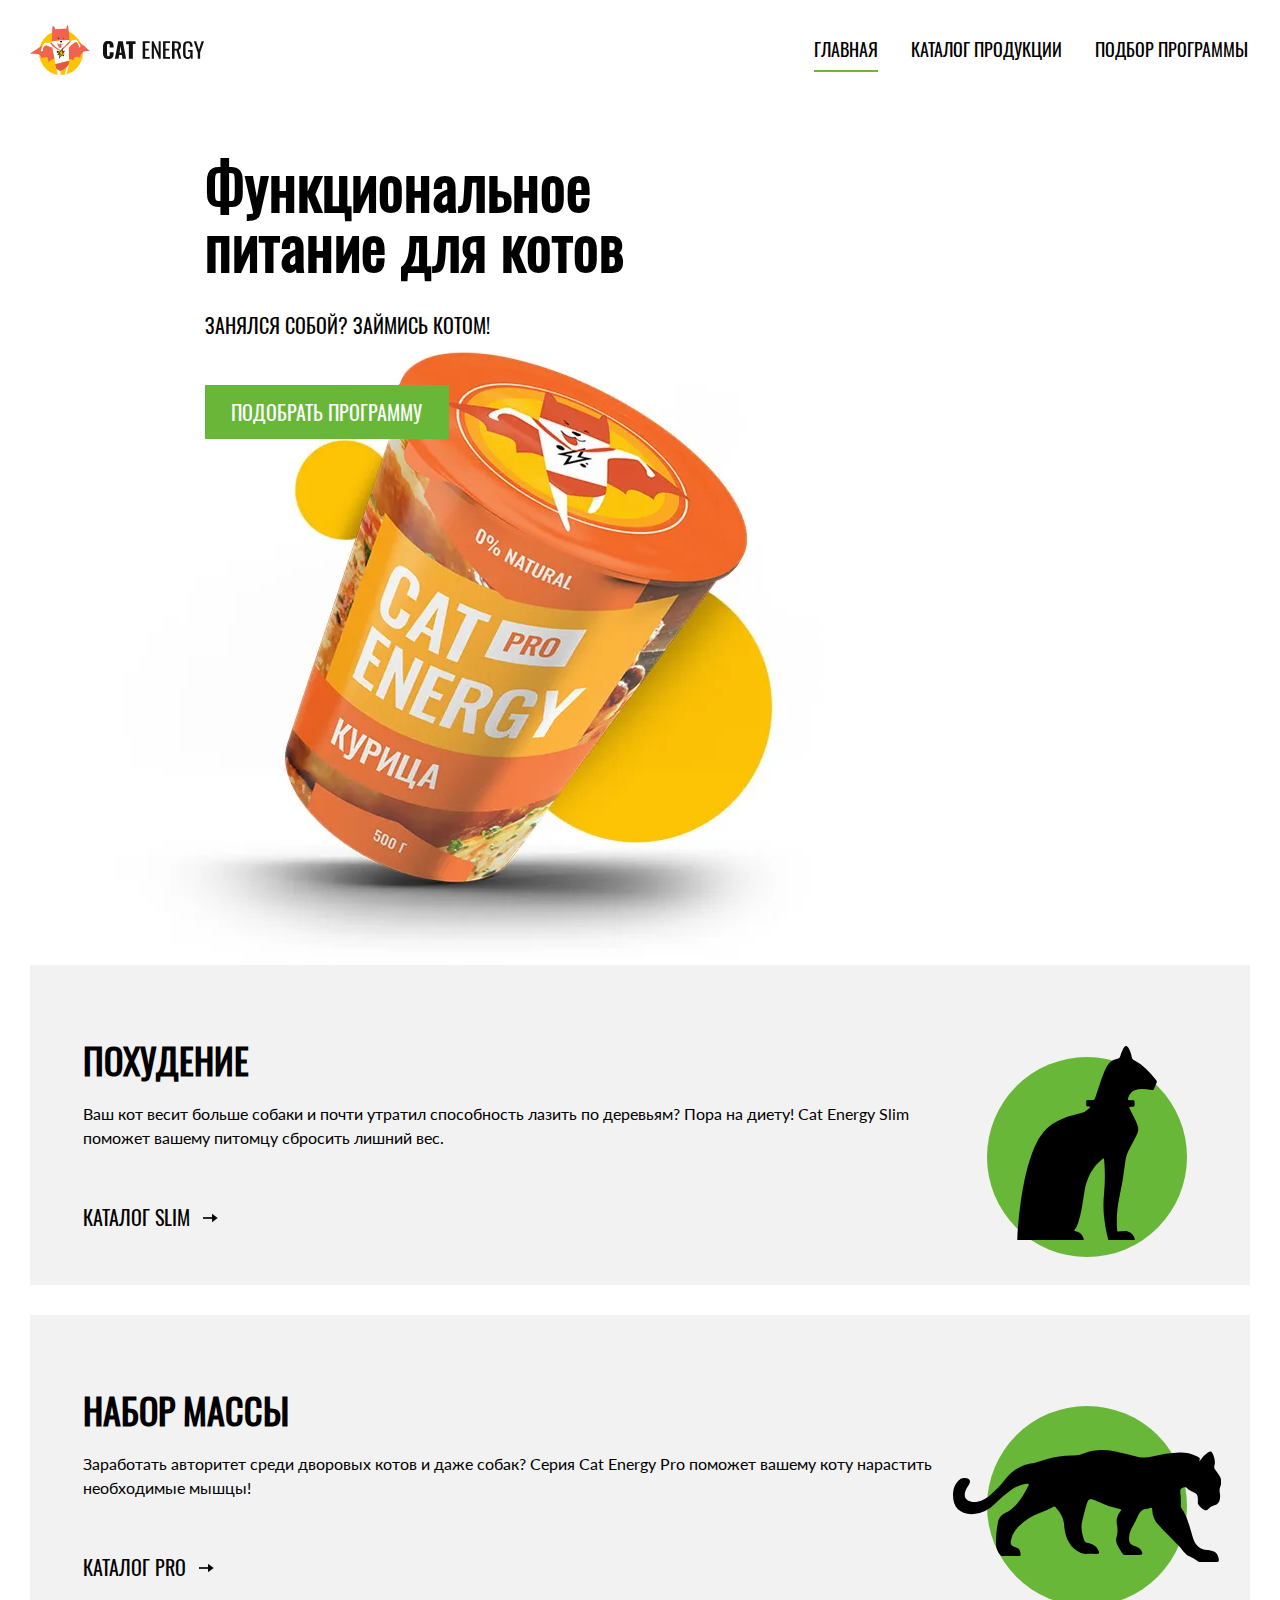
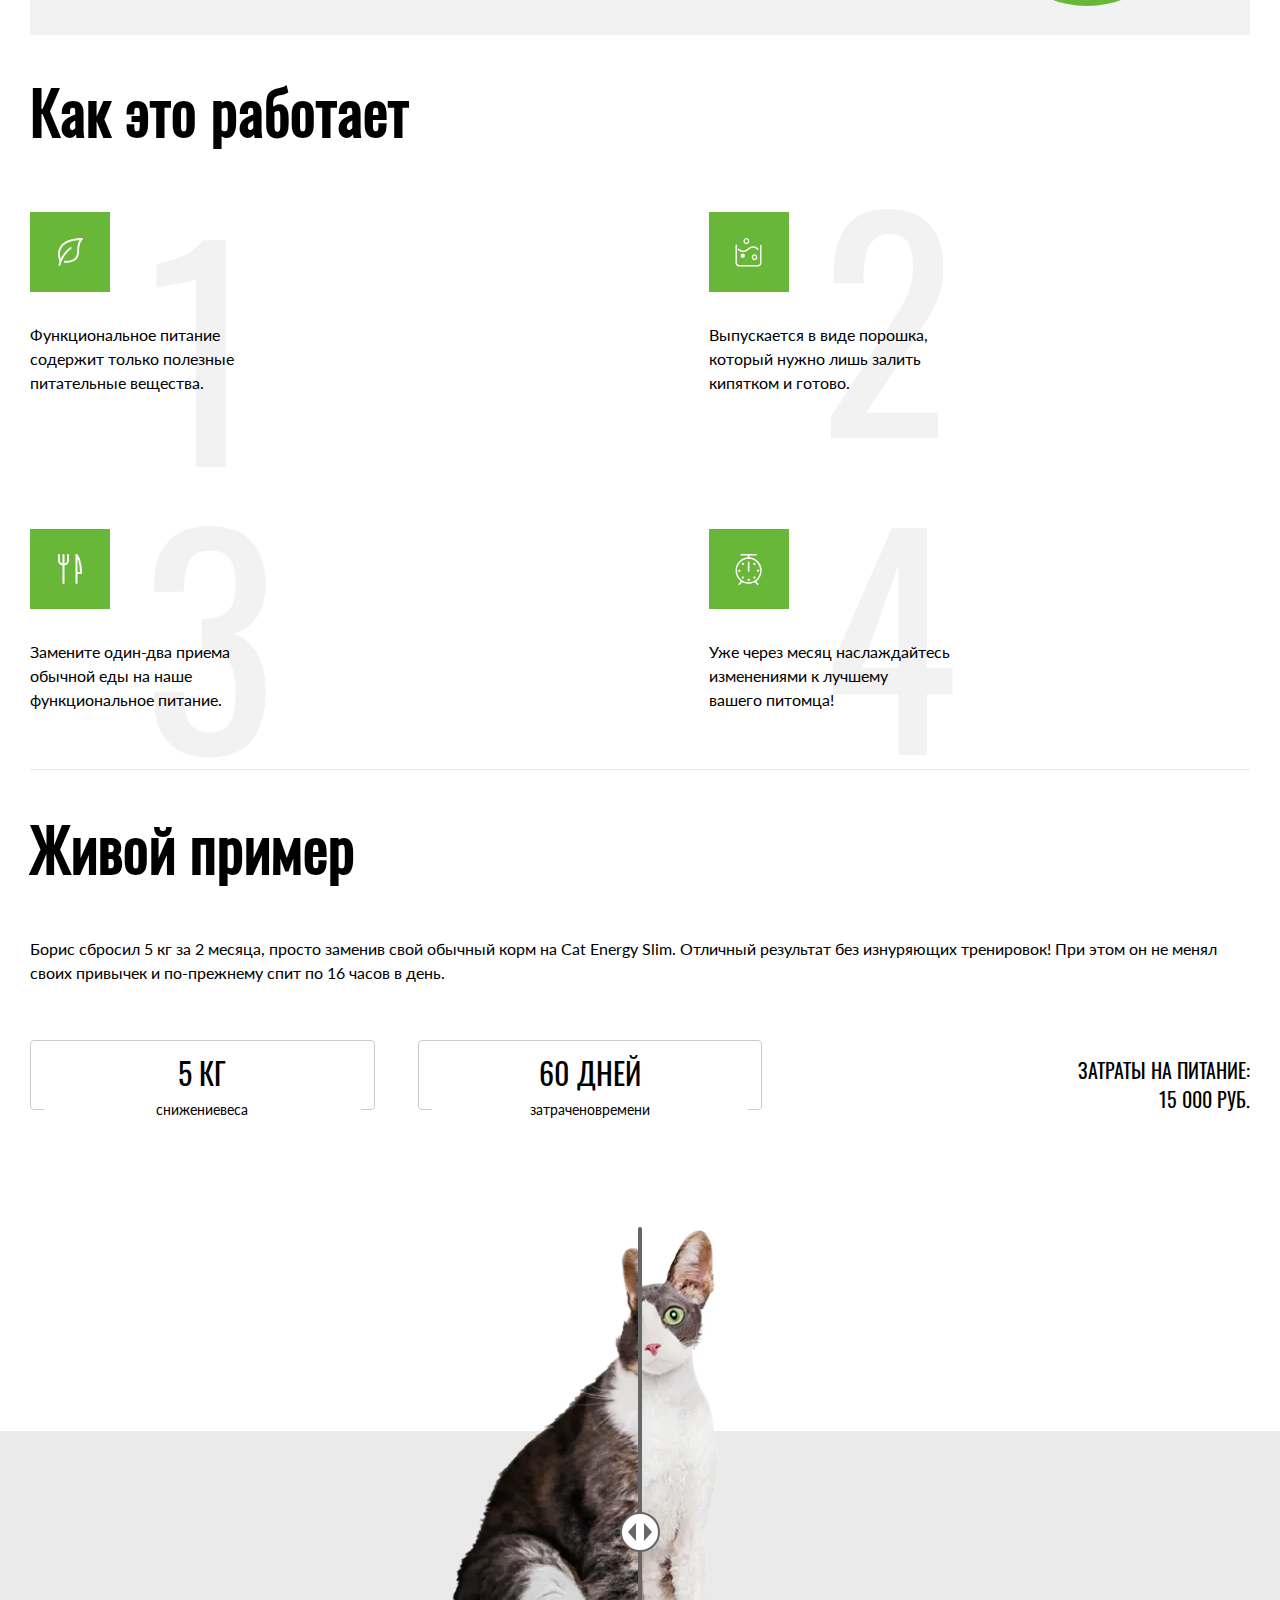
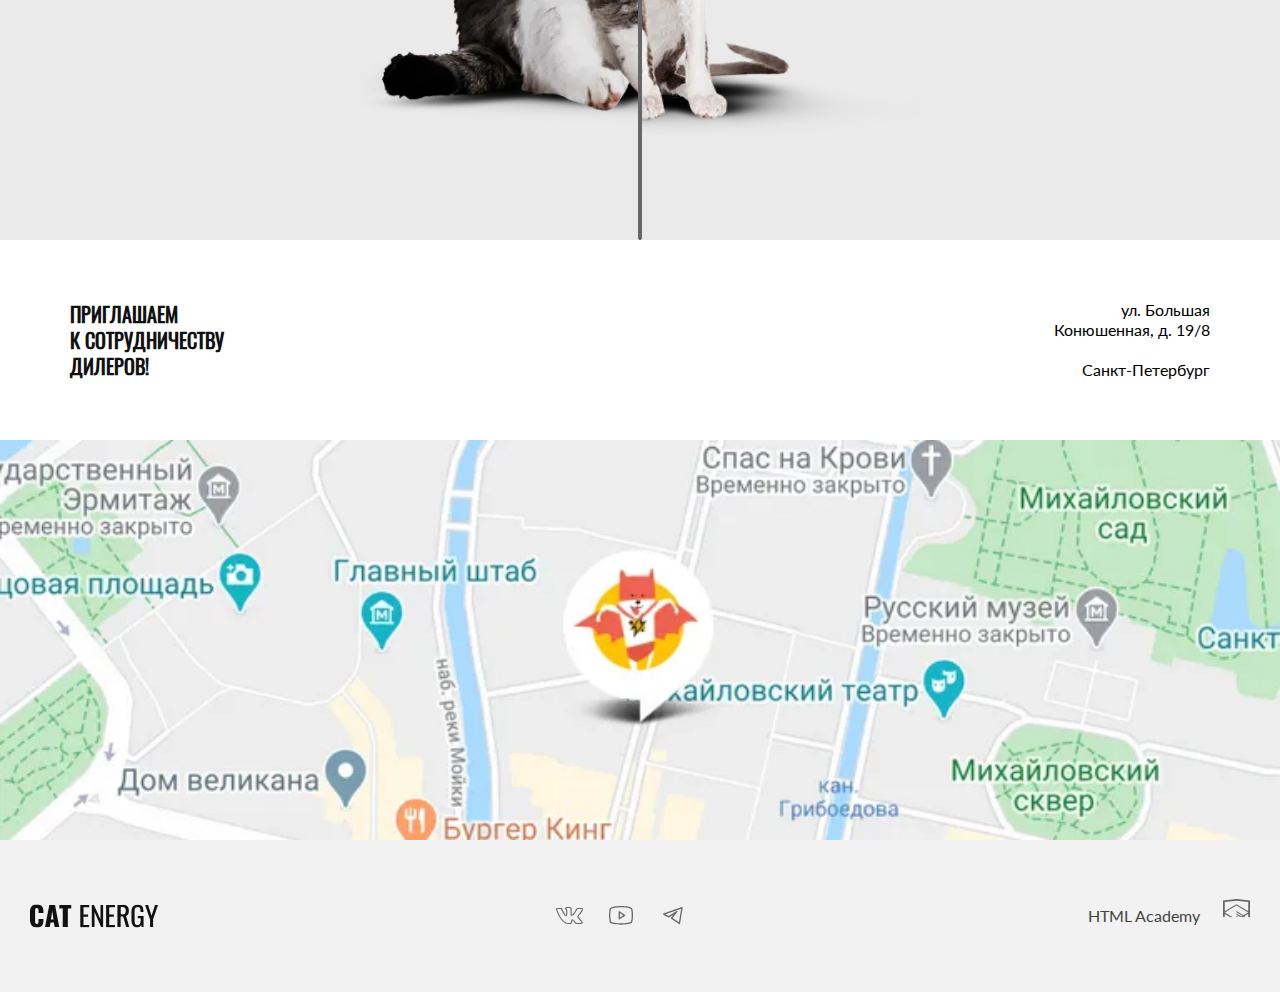
==== commit 1e906759: "Deploying to gh-pages from @ htmlacademy-adaptive/2384243-cat-energy-30@68a3ae6d720891144ce93065c10b" ====
--- a/index.html
+++ b/index.html
@@ -1 +1 @@
-<!DOCTYPE html><html class="page" lang="ru"><head><meta charset="UTF-8"><title>Интернет-магазин CAT ENERGY</title><meta name="viewport" content="width=device-width,initial-scale=1"><link rel="icon" href="favicon.ico"><link rel="icon" href="favicons/icon.svg" type="image/svg+xml"><link rel="apple-touch-icon" href="source/favicons/180.png"><link rel="manifest" href="manifest.webmanifest"><link rel="stylesheet" href="styles/styles.css"><script src="scripts/index.js" defer="defer"></script></head><body class="page__body"><header class="main-header container"><a class="main-header__logo logo" href="index.html"><picture><source width="70" height="59" media="(min-width: 1440px)" srcset="images/logo-desktop.svg" type="image/svg+xml"><source width="60" height="50" media="(min-width: 768px)" srcset="images/logo-tablet.svg" type="image/svg+xml"><img class="logo__image" src="images/logo-mobile.svg" width="33" height="38" alt="Логотип Cat Energy."></picture><svg class="logo__wordmark" width="101" height="18" role="img"><use href="images/sprite.svg#logo-wordmark"></use></svg></a><nav class="main-nav"><button class="main-nav__toggle" type="button"><span class="visually-hidden">Открыть меню</span> <svg class="main-nav__nav-burger" width="24" height="24"><!--???--><use href="images/sprite.svg#nav-burger"></use></svg></button><ul class="main-nav__list"><li class="main-nav__item"><a class="main-nav__link main-nav__link--index main-nav__link--current" href="#">главная</a></li><li class="main-nav__item"><a class="main-nav__link main-nav__link--index" href="catalog.html">каталог продукции</a></li><li class="main-nav__item"><a class="main-nav__link main-nav__link--index" href="form.html">подбор программы</a></li></ul></nav></header><main class="main-container"><article class="hero"><div class="hero__wrapper"><h1 class="hero__header">Функциональное<br>питание для котов</h1><p class="hero__slogan">Занялся собой? Займись котом!</p><picture><source width="552" height="499" type="image/png" media="(min-width:1440px)" srcset="images/hero-image-desktop@1x.png, images/hero-image-desktop@2x.png 2x"><source width="709" height="609" type="image/png" media="(min-width: 768px)" srcset="images/hero-image-tablet@1x.png, images/hero-image-tablet@2x.png 2x"><img class="hero__image" src="images/hero-image-mobile@1x.png" srcset="images/hero-image-mobile@2x.png 2x" width="280" height="270" alt="Корм со вкусом курицы."></picture><a class="hero__button button" href="form.html">подобрать программу</a></div></article><section class="features container"><h2 class="visually-hidden">Определяемся с целью</h2><div class="features__item features__item--slim"><h3 class="features__title">похудение</h3><p class="features__text">Ваш кот весит больше собаки и почти утратил способность лазить по деревьям? Пора на диету! Cat Energy Slim поможет вашему питомцу сбросить лишний вес.</p><a class="features__link" href="#">каталог slim</a></div><div class="features__item features__item--pro"><h3 class="features__title">Набор массы</h3><p class="features__text">Заработать авторитет среди дворовых котов и даже собак? Серия Cat Energy Pro поможет вашему коту нарастить необходимые мышцы!</p><a class="features__link" href="#">каталог pro</a></div></section><section class="advantages container"><h2 class="advantages__title">Как это работает</h2><ul class="advantages__list"><li class="advantages__item advantages__item--useful"><p class="advantages__description">Функциональное питание содержит только полезные питательные вещества.</p></li><li class="advantages__item advantages__item--form"><p class="advantages__description">Выпускается в виде порошка, который нужно лишь залить кипятком и готово.</p></li><li class="advantages__item advantages__item--eat"><p class="advantages__description">Замените один-два приема обычной еды на наше функциональное питание.</p></li><li class="advantages__item advantages__item--time"><p class="advantages__description">Уже через месяц наслаждайтесь изменениями к лучшему вашего питомца!</p></li></ul></section><section class="instance"><h2 class="instance__title">Живой пример</h2><p class="instance__description">Борис сбросил 5 кг за 2 месяца, просто заменив свой обычный корм на Cat Energy Slim. Отличный результат без изнуряющих тренировок! При этом он не менял своих привычек и по-прежнему спит по 16 часов в день.</p><div class="instance__result-wrap"><dl class="instance__result"><div class="instance__result-item"><dt class="instance__result-number">5 КГ</dt><dd class="instance__result-description">снижение веса</dd></div><div class="instance__result-item"><dt class="instance__result-number">60 ДНЕЙ</dt><dd class="instance__result-description">затрачено времени</dd></div></dl><p class="instance__text"><span>Затраты на питание:</span> <span>15 000 РУБ.</span></p></div><div class="instance__images"><picture><source width="560" height="512" type="image/jpeg" media="(min-width:768px)" srcset="images/cat-before-tablet@1x.png, images/cat-before-tablet@2x.png 2x"><img class="instance__image instance__image--before" src="images/cat-before-mobile@1x.png" srcset="images/cat-before-mobile@2x.png 2x" width="280" height="256" alt="Упитанный кот."></picture><picture><source width="560" height="512" type="image/jpeg" media="(min-width:768px)" srcset="images/cat-after-tablet@1x.png, images/cat-after-tablet@2x.png 2x"><img class="instance__image instance__image--after" src="images/cat-after-mobile@1x.png" srcset="images/cat-after-mobile@2x.png 2x" width="280" height="256" alt="Стройный кот."></picture><button class="instance__toggle" type="button"><svg width="40" height="40" aria-hidden="true" focusable="false"><use href="images/sprite.svg#range-circle"></use></svg> <span class="visually-hidden">Ползунок слайдера</span></button></div></section><article class="contacts"><div class="contacts__wrap container"><h2 class="contacts__title">приглашаем<br>к сотрудничеству дилеров!</h2><address class="contacts__address">ул. Большая<br>Конюшенная, д. 19/8<p>Санкт-Петербург</p></address></div><picture><source width="1440" height="400" type="image/png" media="(min-width:1440px)" srcset="images/location-desktop@1x.png, images/location-desktop@2x.png 2x"><source width="768" height="400" type="image/png" media="(min-width:768px)" srcset="images/location-tablet@1x.png, images/location-tablet@2x.png 2x"><img class="contacts__location" src="images/location-mobile@1x.png" srcset="images/location-mobile@2x.png 2x" width="320" height="362" alt="Локация на карте города."></picture></article></main><footer class="main-footer"><a class="main-footer__wordmark logo" href="#"><svg role="img" width="101" height="18" viewBox="0 0 101 18" fill="none" xmlns="http://www.w3.org/2000/svg"><g clip-path="url(#a)" fill="#111"><path d="M1.26 16.54a6.86 6.86 0 0 1-1.26-4.3v-6.4c-.1-1.54.3-3.08 1.19-4.38.86-1 2.2-1.46 4.18-1.46 1.98 0 3.24.46 4.03 1.3a5.42 5.42 0 0 1 1.19 3.78v1.54h-3.87v-1.77a3.7 3.7 0 0 0-.24-1.54 1.16 1.16 0 0 0-1.1-.62c-.56 0-.95.16-1.11.54a4.85 4.85 0 0 0-.24 1.7v8.22c-.04.56.07 1.12.32 1.62.15.38.55.54 1.1.54.56 0 .87-.16 1.03-.54.18-.52.26-1.07.24-1.62v-1.84h3.87v1.54a5.77 5.77 0 0 1-1.19 3.84c-.79.93-2.13 1.39-4.03 1.39-1.9-.08-3.32-.54-4.1-1.54Zm13.99-16.31h4.5l3.33 17.54h-3.64l-.63-3.7h-2.6l-.64 3.7h-3.72l3.4-17.54Zm3.24 11.54-.95-6.85-.94 6.85h1.9Zm7.35-8.62h-2.68v-2.92h9.4v2.85h-2.69v14.69h-4.03v-14.62Zm13.91-2.92h6.96v1.85h-4.5v5.77h3.63v1.77h-3.64v6.46h4.5v1.77h-7.03v-17.62h.08Zm9.01 0h1.74l5.14 11.62v-11.62h2.05v17.54h-1.58l-5.21-12v12h-2.14v-17.54Zm11.3 0h6.96v1.85h-4.5v5.77h3.63v1.77h-3.64v6.46h4.5v1.77h-6.95v-17.62Zm9.01 0h3.64c1.43-.1 2.85.28 4.03 1.08.87.69 1.26 1.92 1.26 3.54 0 2.23-.7 3.61-2.21 4.07l2.53 8.77h-2.45l-2.37-8.23h-1.98v8.23h-2.53v-17.46h.08Zm3.48 7.54c.81.06 1.63-.15 2.3-.62.47-.38.7-1.15.7-2.3a4.85 4.85 0 0 0-.23-1.7 2.04 2.04 0 0 0-.87-.92 3.69 3.69 0 0 0-1.74-.3h-1.1v5.76h.94v.08Zm8.61 8.69a7.61 7.61 0 0 1-1.1-4.46v-5.85c-.02-1.11.11-2.22.4-3.3.26-.81.78-1.51 1.5-2 .88-.51 1.9-.75 2.92-.7 1.66 0 2.84.39 3.55 1.23a5.77 5.77 0 0 1 1.11 3.85v.62h-2.37v-.54c0-.65-.05-1.29-.16-1.93-.06-.4-.3-.76-.63-1a2.5 2.5 0 0 0-1.5-.38 2.42 2.42 0 0 0-1.58.46 1.75 1.75 0 0 0-.63 1.23c-.1.69-.16 1.38-.16 2.08v6.54c-.06 1 .1 2 .47 2.92.32.62.95.85 1.9.85a1.96 1.96 0 0 0 1.89-.93 6.9 6.9 0 0 0 .56-3.07v-1.23h-2.3v-1.77h4.59v8.69h-1.58l-.24-2c-.2.67-.64 1.25-1.22 1.66-.6.4-1.3.6-2.02.57a4.05 4.05 0 0 1-3.4-1.54Zm13.52-4.84-3.87-11.31h2.37l2.76 8.46 2.69-8.46h2.37l-3.87 11.3v6.16h-2.37v-6.15h-.08Z"/></g><defs><clippath id="a"><path fill="#fff" d="M0 0h101v18h-101z"/></clippath></defs></svg> <span class="visually-hidden">Логотип Cat Energy</span></a><div class="main-footer__social social"><h2 class="visually-hidden">Мы в социальных сетях</h2><ul class="social__list"><li class="social__item"><a class="social__link social__link--vkontakte" href="https://vk.com/htmlacademy"><svg aria-hidden="true" focusable="false" width="28" height="22"><use href="images/sprite.svg#vkontakte"></use></svg> <span class="visually-hidden">ВКонтакте</span></a></li><li class="social__item"><a class="social__link social__link--youtube" href="https://www.youtube.com/user/htmlacademyru"><svg aria-hidden="true" focusable="false" width="28" height="22"><use href="images/sprite.svg#youtube"></use></svg> <span class="visually-hidden">Youtube</span></a></li><li class="social__item"><a class="social__link social__link--telegram" href="https://t.me/htmlacademy"><svg aria-hidden="true" focusable="false" width="28" height="22"><use href="images/sprite.svg#telegram"></use></svg> <span class="visually-hidden">Телеграм</span></a></li></ul></div><a class="main-footer__copyright copyright-link" href="https://htmlacademy.ru/intensive/adaptive"><p class="copyright-link__name">HTML Academy</p><svg class="copyright-link__logo" role="img" width="27" height="34"><use href="images/sprite.svg#logo-html-academy"></use></svg></a></footer></body></html>+<!DOCTYPE html><html class="page" lang="ru"><head><meta charset="UTF-8"><title>Интернет-магазин CAT ENERGY</title><meta name="viewport" content="width=device-width,initial-scale=1"><link rel="icon" href="favicon.ico"><link rel="icon" href="favicons/icon.svg" type="image/svg+xml"><link rel="apple-touch-icon" href="source/favicons/180.png"><link rel="manifest" href="manifest.webmanifest"><link rel="stylesheet" href="styles/styles.css"><script src="scripts/index.js" defer="defer"></script></head><body class="page__body"><header class="main-header"><a class="main-header__logo logo" href="index.html"><picture><source width="70" height="59" media="(min-width: 1440px)" srcset="images/logo-desktop.svg" type="image/svg+xml"><source width="60" height="50" media="(min-width: 768px)" srcset="images/logo-tablet.svg" type="image/svg+xml"><img class="logo__image" src="images/logo-mobile.svg" width="33" height="38" alt="Логотип Cat Energy."></picture><svg class="logo__wordmark" width="101" height="18" role="img"><use href="images/sprite.svg#logo-wordmark"></use></svg></a><nav class="main-nav main-nav--nojs"><button class="main-nav__toggle" type="button"><span class="visually-hidden">Открыть меню</span></button><ul class="main-nav__list"><li class="main-nav__item main-nav__item--index"><a class="main-nav__link main-nav__link--index main-nav__link--current" href="#">главная</a></li><li class="main-nav__item"><a class="main-nav__link main-nav__link--index" href="catalog.html">каталог продукции</a></li><li class="main-nav__item"><a class="main-nav__link main-nav__link--index" href="form.html">подбор программы</a></li></ul></nav></header><main class="main-container"><article class="hero"><div class="hero__wrapper"><h1 class="hero__header">Функциональное<br>питание для котов</h1><p class="hero__slogan">Занялся собой? Займись котом!</p><picture><source width="552" height="499" type="image/webp" media="(min-width:1440px)" srcset="images/hero-image-desktop@1x.webp, images/hero-image-desktop@2x.webp 2x"><source width="709" height="609" type="image/webp" media="(min-width: 768px)" srcset="images/hero-image-tablet@1x.webp, images/hero-image-tablet@2x.webp 2x"><source width="280" height="270" type="image/webp" srcset="images/hero-image-mobile@2x.webp, images/hero-image-mobile@2x.webp 2x"><source width="552" height="499" type="image/png" media="(min-width:1440px)" srcset="images/hero-image-desktop@1x.png, images/hero-image-desktop@2x.png 2x"><source width="709" height="609" type="image/png" media="(min-width: 768px)" srcset="images/hero-image-tablet@1x.png, images/hero-image-tablet@2x.png 2x"><img class="hero__image" src="images/hero-image-mobile@1x.png" srcset="images/hero-image-mobile@2x.png 2x" width="280" height="270" alt="Корм со вкусом курицы."></picture><a class="hero__button button" href="form.html">подобрать программу</a></div></article><section class="features container"><h2 class="visually-hidden">Определяемся с целью</h2><div class="features__item features__item--slim"><h3 class="features__title">похудение</h3><p class="features__text">Ваш кот весит больше собаки и почти утратил способность лазить по деревьям? Пора на диету! Cat Energy Slim поможет вашему питомцу сбросить лишний вес.</p><a class="features__link" href="#">каталог slim</a></div><div class="features__item features__item--pro"><h3 class="features__title">Набор массы</h3><p class="features__text">Заработать авторитет среди дворовых котов и даже собак? Серия Cat Energy Pro поможет вашему коту нарастить необходимые мышцы!</p><a class="features__link" href="#">каталог pro</a></div></section><section class="advantages container"><h2 class="advantages__title">Как это работает</h2><ul class="advantages__list"><li class="advantages__item advantages__item--useful"><p class="advantages__description">Функциональное питание содержит только полезные питательные вещества.</p></li><li class="advantages__item advantages__item--form"><p class="advantages__description">Выпускается в виде порошка, который нужно лишь залить кипятком и готово.</p></li><li class="advantages__item advantages__item--eat"><p class="advantages__description">Замените один-два приема обычной еды на наше функциональное питание.</p></li><li class="advantages__item advantages__item--time"><p class="advantages__description">Уже через месяц наслаждайтесь изменениями к лучшему<br>вашего питомца!</p></li></ul></section><section class="instance"><div class="instance__wrapper"><h2 class="instance__title">Живой пример</h2><p class="instance__description">Борис сбросил 5 кг за 2 месяца, просто заменив свой обычный корм на Cat Energy Slim. Отличный результат без изнуряющих тренировок! При этом он не менял своих привычек и по-прежнему спит по 16 часов в день.</p><div class="instance__result-wrap"><dl class="instance__result"><div class="instance__result-item"><dt>5 КГ</dt><dd class="instance__result-description">снижение<br>веса</dd></div><div class="instance__result-item"><dt>60 ДНЕЙ</dt><dd class="instance__result-description">затрачено<br>времени</dd></div></dl><p class="instance__text"><span>Затраты на питание:</span> <span>15 000 РУБ.</span></p></div></div><div class="instance__images"><div class="instance__images-wrap"><picture><source width="560" height="512" type="image/webp" media="(min-width:768px)" srcset="images/cat-before-tablet@1x.webp, images/cat-before-tablet@2x.webp 2x"><source width="280" height="256" type="image/webp" srcset="images/cat-before-mobile@2x.webp, images/cat-before-mobile@2x.webp 2x"><source width="560" height="512" type="image/jpeg" media="(min-width:768px)" srcset="images/cat-before-tablet@1x.png, images/cat-before-tablet@2x.png 2x"><img src="images/cat-before-mobile@1x.png" srcset="images/cat-before-mobile@2x.png 2x" width="280" height="256" alt="Упитанный кот."></picture><picture><source width="560" height="512" type="image/webp" media="(min-width:768px)" srcset="images/cat-after-tablet@1x.webp, images/cat-after-tablet@2x.webp 2x"><source width="280" height="256" type="image/webp" srcset="images/cat-after-mobile@2x.webp, images/cat-after-mobile@2x.webp 2x"><source width="560" height="512" type="image/jpeg" media="(min-width:768px)" srcset="images/cat-after-tablet@1x.png, images/cat-after-tablet@2x.png 2x"><img src="images/cat-after-mobile@1x.png" srcset="images/cat-after-mobile@2x.png 2x" width="280" height="256" alt="Стройный кот."></picture></div><button class="instance__toggle" type="button"><svg width="40" height="40" aria-hidden="true" focusable="false"><use href="images/sprite.svg#range-circle"></use></svg> <span class="visually-hidden">Ползунок слайдера</span></button></div></section><article class="contacts"><div class="contacts__wrap"><h2 class="contacts__title">приглашаем<br>к сотрудничеству<br>дилеров!</h2><address class="contacts__address">ул. Большая<br>Конюшенная, д. 19/8<p>Санкт-Петербург</p></address></div><iframe src="ghttps://www.google.com/maps/embed?pb=!1m18!1m12!1m3!1d1998.6036257197763!2d30.320472476699383!3d59.93871916209425!2m3!1f0!2f0!3f0!3m2!1i1024!2i768!4f13.1!3m3!1m2!1s0x4696310fca145cc1%3A0x42b32648d8238007!2z0JHQvtC70YzRiNCw0Y8g0JrQvtC90Y7RiNC10L3QvdCw0Y8g0YPQuy4sIDE5LzgsINCh0LDQvdC60YIt0J_QtdGC0LXRgNCx0YPRgNCzLCAxOTExODY!5e0!3m2!1sru!2sru!4v1704739353243!5m2!1sru!2sru" width="600" height="450" style="border:0;" allowfullscreen="" loading="lazy" referrerpolicy="no-referrer-when-downgrade" title="Адрес магазина Cat Energy на карте города Санкт-Петербург"></iframe></article></main><footer class="main-footer"><div class="main-footer__wrap container"><a class="main-footer__wordmark" href="#"><svg width="128" height="24" role="img"><use href="images/sprite.svg#logo-wordmark"></use></svg> <span class="visually-hidden">Логотип Cat Energy</span></a><div class="main-footer__social social"><h2 class="visually-hidden">Мы в социальных сетях</h2><ul class="social__list"><li class="social__item"><a class="social__link social__link--vkontakte" href="https://vk.com/htmlacademy"><svg aria-hidden="true" focusable="false" width="28" height="22"><use href="images/sprite.svg#vkontakte"></use></svg> <span class="visually-hidden">ВКонтакте</span></a></li><li class="social__item"><a class="social__link social__link--youtube" href="https://www.youtube.com/user/htmlacademyru"><svg aria-hidden="true" focusable="false" width="28" height="22"><use href="images/sprite.svg#youtube"></use></svg> <span class="visually-hidden">Youtube</span></a></li><li class="social__item"><a class="social__link social__link--telegram" href="https://t.me/htmlacademy"><svg aria-hidden="true" focusable="false" width="28" height="22"><use href="images/sprite.svg#telegram"></use></svg> <span class="visually-hidden">Телеграм</span></a></li></ul></div><a class="main-footer__copyright copyright-link" href="https://htmlacademy.ru/intensive/adaptive"><p class="copyright-link__name">HTML Academy</p><svg role="img" width="27" height="34"><use href="images/sprite.svg#logo-html-academy"></use></svg></a></div></footer></body></html>--- a/styles/styles.css
+++ b/styles/styles.css
@@ -1 +1 @@
-@charset "UTF-8";@font-face{font-family:"Lato";font-weight:400;font-style:normal;font-display:swap;src:url(../fonts/lato/Lato-Regular.woff2)format("woff2")}@font-face{font-family:"Oswald";font-weight:400;font-style:normal;font-display:swap;src:url(../fonts/oswald/oswaldregular.woff2)format("woff2")}body{font-family:"Lato",sans-serif;font-style:normal;font-weight:400;color:#444;font-size:14px;line-height:18px;margin:0}@media (min-width:768px){body{color:#000;font-size:16px;line-height:24px}}img{max-width:100%;height:auto;object-fit:contain}a{text-decoration:none}*,::after,::before{box-sizing:border-box}::placeholder{color:#444;font-family:"Oswald","Arial",sans-serif;font-size:16px;font-style:normal;font-weight:400;line-height:18px;text-transform:uppercase}body{background-color:#fff}.visually-hidden{position:absolute;width:1px;height:1px;margin:-1px;padding:0;border:0;clip:rect(0 0 0 0);overflow:hidden}.button{font-family:"Oswald","Arial",sans-serif;font-size:16px;line-height:20px;color:#fff;text-align:center;text-transform:uppercase;background-color:#68b738;border:0;display:block;width:280px;margin:0 auto;padding:10px 44px}.button--secondary{color:#444;width:250px;background:#f2f2f2}.header{background-color:#639;color:#fff;padding:10px 15px}.container{width:280px;margin:0 auto}@media (min-width:768px){.container{width:708px;margin:0 auto}}@media (min-width:1440px){.container{width:1220px;margin:0 auto}}.main-header{display:flex;justify-content:space-between;width:280px;margin:0 auto;padding-top:13px;padding-bottom:14px;align-items:center;position:relative}@media (min-width:768px){.main-header{width:704px;padding-top:25px;padding-bottom:0;margin-bottom:65px}}@media (min-width:1440px){.main-header{width:1220px;margin-bottom:74px}}.logo{display:flex;justify-content:space-between;gap:50px;align-items:center}.logo:hover{opacity:.8}.logo:focus{opacity:.3}.logo:active{opacity:.6}@media (min-width:768px){.logo{gap:13px;min-width:174px}}@media (min-width:1440px){.logo{min-width:202px}}@media (min-width:768px){.main-nav__toggle{display:none}}.main-nav__list{margin:0;padding:0;list-style:none;display:none}@media (min-width:768px){.main-nav__list{display:flex;justify-content:space-between;min-width:436px}}@media (min-width:1440px){.main-nav__list{min-width:475px}}.main-nav__link{color:#000;font-family:"Oswald","Arial",sans-serif;text-transform:uppercase}@media (min-width:768px){.main-nav__link{font-size:18px;line-height:24px}}@media (min-width:1440px){.main-nav__link{font-size:20px;line-height:normal;color:#111}.main-nav__link--index{color:#fff}.main-container{display:grid;grid-template-columns:repeat(4,249px);column-gap:75px;max-width:1220px;margin:0 auto}}.main-container .contacts__wrap{background-color:#fff}.hero{font-family:"Oswald","Arial",sans-serif;color:#fff;text-align:center}.hero::after,.hero::before{content:"";position:absolute;right:0;top:65px;width:100%;min-height:302px}.hero::before{background-image:-webkit-image-set(url(../images/bg-main-mobile@1x.webp)type("image/webp") 1x,url(../images/bg-main-mobile@2x.webp)type("image/webp") 2x,url(../images/bg-main-mobile@1x.jpg)type("image/jpg") 1x,url(../images/bg-main-mobile@2x.jpg)type("image/jpg") 2x);background-image:image-set(url(../images/bg-main-mobile@1x.webp)type("image/webp") 1x,url(../images/bg-main-mobile@2x.webp)type("image/webp") 2x,url(../images/bg-main-mobile@1x.jpg)type("image/jpg") 1x,url(../images/bg-main-mobile@2x.jpg)type("image/jpg") 2x);background-repeat:no-repeat;background-size:cover}.hero::after{background-color:rgba(104,183,56,.85)}@media (min-width:768px){.hero{color:#000;text-align:left}.hero::before{background-image:none}.hero::after{background-color:#fff;z-index:-1}}@media (min-width:1440px){.hero{grid-column:1/-1}.hero::after,.hero::before{top:0;width:702px;height:694px;z-index:-1}.hero::before{background-image:-webkit-image-set(url(../images/bg-main-desktop@1x.webp)type("image/webp") 1x,url(../images/bg-main-desktop@2x.webp)type("image/webp") 2x,url(../images/bg-main-desktop@1x.jpg)type("image/jpg") 1x,url(../images/bg-main-desktop@2x.jpg)type("image/jpg") 2x);background-image:image-set(url(../images/bg-main-desktop@1x.webp)type("image/webp") 1x,url(../images/bg-main-desktop@2x.webp)type("image/webp") 2x,url(../images/bg-main-desktop@1x.jpg)type("image/jpg") 1x,url(../images/bg-main-desktop@2x.jpg)type("image/jpg") 2x);background-size:702px 694px;background-position:right}.hero::after{background-color:rgba(104,183,56,.85)}}.hero__wrapper{position:relative;z-index:1;padding-top:27px;margin-bottom:20px}@media (min-width:768px){.hero__wrapper{padding-top:80px;margin-bottom:0}}.hero__header{font-size:36px;line-height:36px;margin:0 0 25px}@media (min-width:768px){.hero__header{font-size:60px;line-height:60px;padding-left:120px;margin-bottom:40px}}@media (min-width:1440px){.hero__header{padding-left:190px}}.hero__slogan{line-height:14px;text-transform:uppercase;margin-bottom:29px}@media (min-width:768px){.hero__slogan{font-size:20px;line-height:20px;padding-left:120px;margin-bottom:21px}}@media (min-width:1440px){.hero__slogan{padding-left:190px;margin-bottom:0}}@media (min-width:768px){.hero__image{display:block;margin:0 30px}.hero__button{font-size:20px;line-height:26px;position:absolute;left:120px;top:310px;padding:14px 26px}}@media (min-width:1440px){.hero__button{left:190px;top:342px}.features{display:grid;grid-template-columns:1fr 1fr;grid-column:1/-1;gap:75px;margin-bottom:71px}}.features__item{position:relative;background-color:#f2f2f2;margin-bottom:20px;padding:30px 33px 18px 20px}.features__item--slim{margin-bottom:30px}.features__item--slim::before{content:"";position:absolute;background:#68b738 no-repeat;width:50px;height:50px;top:24px;left:20px;border-radius:50%}.features__item--slim::after{content:"";position:absolute;background:url(../images/icons/stack.svg#cat-slim)no-repeat center/36px 50px;width:36px;height:50px;top:21px;left:27px}@media (min-width:768px){.features__item--slim::before{width:200px;height:200px;top:92px;left:70%}.features__item--slim::after{background:url(../images/icons/stack.svg#cat-slim)no-repeat center/140px 194px;width:140px;height:194px;top:81px;left:75%}}@media (min-width:1440px){.features__item--slim::before{width:100px;height:100px;top:0;left:0}.features__item--slim::after{background:url(../images/icons/stack.svg#cat-slim)no-repeat center/70px 97px;width:70px;height:97px;top:-5px;left:5px}}.features__item--pro::before{content:"";position:absolute;background:#68b738 no-repeat;width:50px;height:50px;top:24px;left:20px;border-radius:50%}.features__item--pro::after{content:"";position:absolute;background:url(../images/icons/stack.svg#cat-pro)no-repeat center/67px 28px;width:67px;height:28px;top:35px;left:13px}@media (min-width:768px){.features__item--pro::before{width:200px;height:200px;top:91px;left:70%}.features__item--pro::after{background:url(../images/icons/stack.svg#cat-pro)no-repeat center/268px 112px;width:268px;height:112px;top:135px;left:65%}}@media (min-width:1440px){.features__item--pro::before{width:100px;height:100px;top:0;left:0}.features__item--pro::after{background:url(../images/icons/stack.svg#cat-pro)no-repeat center/134px 56px;width:134px;height:56px;top:10px;left:-10px}}@media (min-width:768px){.features__item{padding:77px 316px 53px 53px}.features__item--pro{margin-bottom:45px}}@media (min-width:1440px){.features__item{padding:77px 67px 59px 52px;margin:0}}.features__title{color:#000;font-family:"Oswald","Arial",sans-serif;font-size:24px;line-height:37px;text-transform:uppercase;margin:0 0 29px 70px}@media (min-width:768px){.features__title{font-size:36px;line-height:36px;margin-left:0;margin-bottom:24px}}@media (min-width:1440px){.features__title{margin-left:214px;margin-bottom:73px}}.contacts__address p,.features__text{margin:0}.features__text::after{content:"";display:block;border-bottom:1px solid #d9d9d9;margin:23px 0 15px}@media (min-width:768px){.features__text::after{border:0}}@media (min-width:1440px){.features__text::after{margin-bottom:23px}}@media (min-width:768px){.features__text{margin-bottom:52px}}.features__link{font-family:"Oswald","Arial",sans-serif;font-size:16px;line-height:16px;color:#000;text-transform:uppercase;display:block}.features__link::after{content:"";position:absolute;-webkit-mask-image:url(../images/icons/stack.svg#arrow);mask-image:url(../images/icons/stack.svg#arrow);-webkit-mask-repeat:no-repeat;mask-repeat:no-repeat;background-color:#000;width:32px;height:10px;left:107px;bottom:20px}@media (min-width:768px){.features__link::after{left:185px;bottom:60px}}.features__link:hover{opacity:.6}.features__link:active{opacity:.3}@media (min-width:768px){.features__link{font-size:20px;line-height:normal}.advantages{padding:0}.advantages::after{content:"";display:block;border-bottom:1px solid #e6e6e6;width:100%;margin-bottom:45px}}@media (min-width:1440px){.advantages{grid-column:1/-1}.advantages::after{content:"";border:0;margin-bottom:0}}.advantages__title{color:#000;text-align:left;font-family:"Oswald","Arial",sans-serif;font-size:36px;line-height:40px;margin:0 0 42px}@media (min-width:768px){.advantages__title{font-size:60px;line-height:60px;margin:0;padding:0 30px}}@media (min-width:1440px){.advantages__title{margin-bottom:32px}}.advantages__list{padding:0;list-style:none;display:grid;gap:20px;margin:0 0 49px}@media (min-width:768px){.advantages__list{display:grid;grid-template-columns:1fr 1fr;gap:8px 137px;padding:0 30px;margin-bottom:47px;counter-reset:list}}@media (min-width:1440px){.advantages__list{grid-template-columns:1fr 1fr 1fr 1fr;gap:5%;margin-bottom:69px}}.advantages__item{display:grid;grid-template-columns:min-content 1fr;gap:20px;align-items:center}.advantages__item--useful::before{content:"";background:#68b738 url(../images/icons/stack.svg#leaf)no-repeat center/25px 28px;width:60px;height:60px}@media (min-width:768px){.advantages__item--useful::before{width:80px;height:80px;margin:11px 38px 31px 0}.advantages__item--useful::after{content:counter(list);color:#f2f2f2;text-align:center;font-family:"Oswald","Arial",sans-serif;font-size:280px;font-style:normal;font-weight:400;line-height:280px;grid-column:2/-1;grid-row:1/-1}}.advantages__item--form::before{content:"";background:#68b738 url(../images/icons/stack.svg#flour)no-repeat center/27px 29px;width:60px;height:60px}@media (min-width:768px){.advantages__item--form::before{width:80px;height:80px;left:50%;top:10%;margin:40px 31px 31px 0}.advantages__item--form::after{content:counter(list);color:#f2f2f2;text-align:center;font-family:"Oswald","Arial",sans-serif;font-size:280px;font-style:normal;font-weight:400;line-height:280px;grid-column:2/-1;grid-row:1/-1}}.advantages__item--eat::before{content:"";background:#68b738 url(../images/icons/stack.svg#eat)no-repeat center/26px 30px;width:60px;height:60px}@media (min-width:768px){.advantages__item--eat::before{width:80px;height:80px;left:0;top:50%;margin:40px 33px 31px 0}.advantages__item--eat::after{content:counter(list);color:#f2f2f2;text-align:center;font-family:"Oswald","Arial",sans-serif;font-size:280px;font-style:normal;font-weight:400;line-height:280px;grid-column:2/-1;grid-row:1/-1}}.advantages__item--time::before{content:"";background:#68b738 url(../images/icons/stack.svg#clock)no-repeat center/27px 31px;width:60px;height:60px}@media (min-width:768px){.advantages__item--time::before{width:80px;height:80px;left:50%;top:50%;margin:40px 33px 31px 0}.advantages__item--time::after{content:counter(list);color:#f2f2f2;text-align:center;font-family:"Oswald","Arial",sans-serif;font-size:280px;font-style:normal;font-weight:400;line-height:280px;grid-column:2/-1;grid-row:1/-1}.advantages__item{display:grid;grid-template-columns:min-content min-content;grid-template-rows:min-content 1fr;gap:0;align-items:flex-start;counter-increment:list}.advantages__item--useful{margin-top:61px}.advantages__item--form{margin-top:32px}}@media (min-width:1440px){.advantages__item--form,.advantages__item--useful{margin-top:0}.advantages__item--useful::before{margin:40px 38px 31px 0}.advantages__item--form::before{margin:40px 31px 31px 0}.advantages__item--eat::before,.advantages__item--time::before{margin:40px 33px 31px 0}}@media (min-width:768px){.advantages__description{margin:0;position:relative;z-index:1;grid-column:1/-1;grid-row:2/-1}}.instance{position:relative;background-color:#eaeaea;padding:25px 20px 40px}@media (min-width:768px){.instance{background-color:#fff;padding:0}}@media (min-width:1440px){.instance{grid-column:1/-1;display:grid;grid-template-columns:repeat(2,1fr);column-gap:75px}}.instance__title{color:#000;text-align:left;font-family:"Oswald","Arial",sans-serif;font-size:36px;line-height:40px;margin:0 0 40px}@media (min-width:768px){.instance__title{font-size:60px;line-height:60px;margin-bottom:60px;padding:0 30px}}@media (min-width:1440px){.instance__title{grid-column:1/2;margin-bottom:146px;padding:0}}.instance__description{margin:0 0 20px}@media (min-width:768px){.instance__description{margin-bottom:55px;padding:0 30px}}@media (min-width:1440px){.instance__description{grid-column:1/2;margin-bottom:69px;padding:0}}@media (min-width:768px){.instance__result-wrap{display:flex;justify-content:space-between;gap:167px;align-items:center;padding:0 30px;margin-bottom:99px}}@media (min-width:1440px){.instance__result-wrap{grid-column:1/2;flex-direction:column;align-items:flex-start;gap:0;margin-bottom:75px;padding:0}}.instance__result{margin:0 0 20px;display:flex;justify-content:space-between}@media (min-width:768px){.instance__result{margin:0;gap:43px}}@media (min-width:1440px){.instance__result{justify-content:flex-start;gap:99px;margin-bottom:55px}}.instance__result-item{display:flex;flex-direction:column;align-items:center;gap:8px}@media (min-width:768px){.instance__result-item{gap:11px}}.instance__result-number{font-family:"Oswald","Arial",sans-serif;font-size:24px;line-height:24px;color:#000;text-align:center}@media (min-width:768px){.instance__result-number{font-size:30px;line-height:37px}}.instance__result-description{text-align:center;font-size:12px;line-height:100%;margin:0}@media (min-width:768px){.instance__result-description{font-size:14px}}.instance__text{font-family:"Oswald","Arial",sans-serif;line-height:20px;text-transform:uppercase;color:#000;text-align:center;margin:0 0 20px}@media (min-width:768px){.instance__text{font-size:20px;display:flex;flex-direction:column;gap:9px;align-items:flex-end;margin-bottom:0}}@media (min-width:1440px){.instance__text{flex-direction:row;justify-content:flex-start;gap:63px}}.instance__images{display:flex;justify-content:space-between}@media (min-width:768px){.instance__images{background-color:#eaeaea;min-height:462px}}@media (min-width:1440px){.instance__images{grid-column:2/-1;grid-row:1/4;align-items:center}}.instance__toggle{position:relative;border:0;background-color:transparent;color:#666;z-index:1;left:-50%;transform:translateX(50%)}.instance__toggle::before{content:"";position:absolute;background-color:#666;width:4px;height:256px;border-radius:2px;top:0;left:50%;transform:translateX(-50%);z-index:-1}.instance__toggle:hover{color:#68b738}.instance__toggle:hover::before{background-color:#68b738}.instance__toggle:focus{opacity:.6}.instance__toggle:active{color:#5eaa2f;opacity:.6}.instance__toggle:active::before{background-color:#5eaa2f;opacity:.6}@media (min-width:1440px){.contacts{grid-column:1/-1;position:relative}}.contacts__wrap{padding:26px 0;display:grid;grid-template-columns:repeat(2,1fr);align-items:center}@media (min-width:768px){.contacts__wrap{padding:61px 40px;gap:308px}}@media (min-width:1440px){.contacts__wrap{position:absolute;padding:60px 78px 60px 80px;gap:87px;top:95px;left:110px;width:565px}}.contacts__title{font-family:"Oswald","Arial",sans-serif;font-size:16px;line-height:20px;color:#111;text-transform:uppercase;text-align:start;margin:0}@media (min-width:768px){.contacts__title{font-size:20px;line-height:26px}}.contacts__address{font-size:14px;font-style:normal;line-height:20px;text-align:start}@media (min-width:768px){.contacts__address{font-size:16px;line-height:20px;text-align:right}.contacts__address p{padding-top:20px}}@media (min-width:1440px){.contacts__address{text-align:start}}.main-footer{background-color:#f2f2f2;display:flex;flex-direction:column;padding:40px 20px;margin:0 auto}@media (min-width:768px){.main-footer{flex-direction:row;justify-content:space-between;align-items:center;padding:55px 30px}}@media (min-width:1440px){.main-footer{padding:66px 110px}}.main-footer__wordmark{display:block;align-self:center}@media (min-width:768px){.main-footer__wordmark{padding:8px 0 3px}.main-footer__wordmark svg{width:128px;height:24px}}.social{margin-top:40px;margin-bottom:40px}@media (min-width:768px){.social{margin:0}}.social__list{margin:0;padding:0;list-style:none;display:flex;justify-content:center;gap:24px;position:relative}.social__list::after,.social__list::before{content:"";position:absolute;border-bottom:1px solid #d9d9d9;width:100%;top:-20px;left:0}.social__list::after{top:40px}@media (min-width:768px){.social__list{padding:9px 0 5px}.social__list::after,.social__list::before{content:none}}.social__link{color:#666}.social__link:hover{color:#68b738}.social__link:focus{color:#68b738}.copyright-link__name:active,.social__link:active{opacity:.3}.copyright-link{display:flex;justify-content:space-between;align-items:center}@media (min-width:768px){.copyright-link{gap:23px}}.copyright-link__name{font-size:16px;line-height:20px;color:#444;margin:0}@media (min-width:768px){.copyright-link__name{padding-left:5px}}.copyright-link__logo{color:#666}.copyright-link__logo:hover{color:#68b738}.copyright-link__logo:focus{color:#68b738}.copyright-link__logo:active{color:#68b738;opacity:.3}.main-inner .contacts__wrap{background-color:#f2f2f2}@media (min-width:1440px){.main-inner .contacts__wrap{background-color:#fff}}.main-inner__header{margin:0;color:#000;font-family:"Oswald","Arial",sans-serif;font-size:36px;line-height:36px;padding:27px 30px 41px}@media (min-width:768px){.main-inner__header{font-size:60px;line-height:60px;padding:0 0 84px}.catalog{margin-bottom:70px}}.catalog__list{margin:0;padding:0;list-style:none}@media (min-width:768px){.catalog__list{display:grid;grid-template-columns:repeat(2,1fr);gap:60px}}@media (min-width:1440px){.catalog__list{grid-template-columns:repeat(4,1fr);gap:63px 80px}}.catalog__show-more{display:flex;flex-direction:column;padding:25px 0}.catalog__show-more h3{color:#111;text-align:center;font-family:"Oswald","Arial",sans-serif;font-size:16px;line-height:20px;text-transform:uppercase;margin:0 0 8px}.catalog__show-more p{text-align:center;font-size:12px;line-height:16px;margin:0 0 21px}@media (min-width:768px){.catalog__show-more{margin-top:82px;padding:50px 20px 40px;width:324px}.catalog__show-more h3{font-size:20px;line-height:24px;margin-bottom:23px;width:134px;align-self:center}.catalog__show-more p{font-size:16px;line-height:18px;margin-bottom:62px;width:170px;align-self:center}}@media (min-width:1440px){.catalog__show-more{margin-top:80px;padding:50px 20px 40px;width:245px}.catalog__show-more h3{margin-bottom:26px}.catalog__show-more p{margin-bottom:90px}}.catalog__plus-link{display:block;height:30px;width:30px;background-color:#d3d3d3;-webkit-mask-image:url(../images/icons/stack.svg#plus);mask-image:url(../images/icons/stack.svg#plus);-webkit-mask-position:center;mask-position:center;-webkit-mask-repeat:no-repeat;mask-repeat:no-repeat;align-self:center;margin-bottom:23px}@media (min-width:768px){.catalog__plus-link{height:60px;width:60px;margin-bottom:50px}}@media (min-width:1440px){.catalog__plus-link{margin-bottom:40px}.catalog__button{width:100%}}.product-card{display:grid;grid-template-columns:repeat(2,1fr);padding:20px 0 25px}@media (min-width:768px){.product-card{display:flex;flex-direction:column;padding:0 37px 40px}}.product-card__link{grid-column:1/2;grid-row:1/3;align-self:center}@media (min-width:768px){.product-card__link{margin-bottom:22px}}.product-card__title{grid-column:2/-1;margin-bottom:14px}.product-card__title h3{margin:0;color:#222;font-family:"Oswald","Arial",sans-serif;font-size:16px;line-height:20px;text-transform:uppercase}@media (min-width:768px){.product-card__title{text-align:center;margin-bottom:20px;align-self:center}.product-card__title h3{font-size:20px;line-height:24px;width:135px}}@media (min-width:1440px){.product-card__title h3{width:140px}}.product-card__info{color:#444;text-align:left;font-size:12px;line-height:16px;grid-column:2/-1;display:grid;grid-template-columns:repeat(2,1fr);margin:0 0 21px}.product-card__info dd{margin:0;text-align:right}@media (min-width:768px){.product-card__info{font-size:16px;line-height:20px;gap:10px}}.product-card__button{width:100%}.other-products{padding:0 20px;margin-bottom:35px}@media (min-width:768px){.other-products{padding:0;margin-bottom:75px}}@media (min-width:1440px){.other-products{margin-bottom:87px}}.other-products__header{color:#000;font-family:"Oswald","Arial",sans-serif;font-size:24px;line-height:24px;text-align:left;margin:0 0 49px}@media (min-width:768px){.other-products__header{font-size:36px;line-height:36px;margin-bottom:80px;padding-left:70px}}@media (min-width:1440px){.other-products__wrapper{display:flex;justify-content:space-between}}.other-products__list{padding:0;list-style:none;position:relative;margin:0 0 35px}.other-products__list::after,.other-products__list::before{content:"";position:absolute;left:0;bottom:-295px;width:100%;height:290px}.other-products__list::before{background-image:-webkit-image-set(url(../images/bg-catalog-mobile@1x.webp)type("image/webp") 1x,url(../images/bg-catalog-mobile@2x.webp)type("image/webp") 2x,url(../images/bg-catalog-mobile@1x.jpg)type("image/jpg") 1x,url(../images/bg-catalog-mobile@2x.jpg)type("image/jpg") 2x);background-image:image-set(url(../images/bg-catalog-mobile@1x.webp)type("image/webp") 1x,url(../images/bg-catalog-mobile@2x.webp)type("image/webp") 2x,url(../images/bg-catalog-mobile@1x.jpg)type("image/jpg") 1x,url(../images/bg-catalog-mobile@2x.jpg)type("image/jpg") 2x);background-repeat:no-repeat;background-size:cover;background-position:center}.other-products__list::after{background-color:rgba(104,183,56,.85);z-index:1}@media (min-width:768px){.other-products__list{margin-bottom:70px;padding:0 38px}.other-products__list::before{background-image:-webkit-image-set(url(../images/bg-catalog-tablet@1x.webp)type("image/webp") 1x,url(../images/bg-catalog-tablet@2x.webp)type("image/webp") 2x,url(../images/bg-catalog-tablet@1x.jpg)type("image/jpg") 1x,url(../images/bg-catalog-tablet@2x.jpg)type("image/jpg") 2x);background-image:image-set(url(../images/bg-catalog-tablet@1x.webp)type("image/webp") 1x,url(../images/bg-catalog-tablet@2x.webp)type("image/webp") 2x,url(../images/bg-catalog-tablet@1x.jpg)type("image/jpg") 1x,url(../images/bg-catalog-tablet@2x.jpg)type("image/jpg") 2x);height:200px;bottom:-270px}.other-products__list::after{height:200px;bottom:-270px;z-index:1}}@media (min-width:1440px){.other-products__list{margin:0;padding:0}.other-products__list::before{background-image:-webkit-image-set(url(../images/bg-catalog-desktop@1x.webp)type("image/webp") 1x,url(../images/bg-catalog-desktop@2x.webp)type("image/webp") 2x,url(../images/bg-catalog-desktop@1x.jpg)type("image/jpg") 1x,url(../images/bg-catalog-desktop@2x.jpg)type("image/jpg") 2x);background-image:image-set(url(../images/bg-catalog-desktop@1x.webp)type("image/webp") 1x,url(../images/bg-catalog-desktop@2x.webp)type("image/webp") 2x,url(../images/bg-catalog-desktop@1x.jpg)type("image/jpg") 1x,url(../images/bg-catalog-desktop@2x.jpg)type("image/jpg") 2x);width:245px;height:288px;left:975px;top:0}.other-products__list::after{content:"";position:absolute;background-color:rgba(104,183,56,.85);left:975px;top:0;width:245px;height:288px;z-index:1}}.other-products__item{text-align:center;line-height:14px;display:grid;grid-template-columns:repeat(2,1fr)}@media (min-width:768px){.other-products__item{grid-template-columns:1fr 1fr auto;align-items:center;padding-top:26px}}@media (min-width:1440px){.other-products__item{grid-template-columns:1fr 1fr 15% 1fr;align-items:center;padding-top:26px;min-width:895px}}.other-products__title{font-family:"Oswald","Arial",sans-serif;font-size:24px;line-height:16px;text-transform:uppercase;color:#222;text-align:left;grid-column:1/-1;margin:0 0 13px}@media (min-width:768px){.other-products__title{font-size:20px;line-height:20px;grid-column:1/2;margin-bottom:25px}}.other-products__information{grid-column:1/2;margin-bottom:15px;text-align:left}@media (min-width:768px){.other-products__information{line-height:20px;grid-column:2/3;margin-bottom:22px;margin-right:49px;text-align:right}}@media (min-width:1440px){.other-products__information{text-align:left}}.other-products__price{grid-column:2/3;text-align:right}@media (min-width:768px){.other-products__price{line-height:20px;grid-column:3/-1;margin-bottom:22px}}@media (min-width:1440px){.other-products__price{grid-column:3/4;text-align:left}}.other-products__button{grid-column:1/-1;margin-bottom:31px}@media (min-width:768px){.other-products__button{line-height:20px;margin-bottom:28px;width:100%}}@media (min-width:1440px){.other-products__button{grid-column:4/5}}.other-products__present-text{color:#fff;text-align:center;font-size:16px;line-height:20px;margin:0;position:relative;z-index:1;display:block;padding:187px 61px 43px 58px}.other-products__present-text::before{content:"";position:absolute;background-image:url(../images/icons/stack.svg#present);background-repeat:no-repeat;top:59px;left:50%;transform:translateX(-50%);width:78px;height:81px;z-index:1}@media (min-width:768px){.other-products__present-text{text-align:left;display:flex;justify-content:space-between;padding:57px 125px 60px 77px;align-items:center;gap:264px}.other-products__present-text::before{position:unset;transform:none}}@media (min-width:1440px){.other-products__present-text{text-align:center;display:block;padding:185px 42px 43px;width:245px;height:288px}.other-products__present-text::before{position:absolute;transform:translateX(-50%);width:80px;height:83px}}.main-form{margin-top:27px}.main-form .contacts__wrap{background-color:#f2f2f2}@media (min-width:768px){.main-form{margin-top:65px}}@media (min-width:1440px){.main-form{margin-top:74px}}.form{font-family:"Oswald","Arial",sans-serif;font-size:16px;line-height:18px;text-transform:uppercase;color:#444}@media (min-width:768px){.form{font-size:20px;line-height:normal;padding-left:40px;padding-right:40px}}@media (min-width:1440px){.form{padding-left:0;padding-right:0}}.form__header{color:#000;font-size:36px;line-height:36px;text-transform:initial;margin:0 0 37px}@media (min-width:768px){.form__header{font-size:60px;line-height:60px;margin-bottom:54px;padding-left:40px}}@media (min-width:1440px){.form__header{margin-bottom:55px;padding-left:0}}.form__text{color:#000;font-size:14px;line-height:18px;text-transform:uppercase;margin:0 0 39px}@media (min-width:768px){.form__text{font-size:20px;line-height:30px;margin-bottom:66px;padding-left:40px}}@media (min-width:1440px){.form__text{padding-left:0}.form__data-wrapper{display:grid;grid-template-columns:1fr 1fr;gap:75px;margin-bottom:70px}}.form__owner-contacts{border:0;padding:0}@media (min-width:1440px){.form__owner-contacts{margin-bottom:70px}}.form__legend{color:#000;font-size:24px;line-height:26px;text-transform:initial}.form__legend--owner-contacts{margin-bottom:35px}.form__legend--comment{margin-bottom:28px}.form__legend--control{margin-bottom:34px}@media (min-width:768px){.form__legend{font-size:36px;line-height:36px;padding-left:40px}.form__legend--owner-contacts{margin-bottom:76px}.form__legend--comment{margin-bottom:87px}.form__legend--control{margin-bottom:57px;padding-left:0}}@media (min-width:1440px){.form__legend--comment{margin-bottom:78px}}.form__button-wrap{margin-bottom:32px}@media (min-width:768px){.form__button-wrap{display:grid;grid-template-columns:1fr 1fr;gap:60px;margin-bottom:60px}}@media (min-width:1440px){.form__button-wrap{gap:75px;margin-bottom:79px}}.form__button{margin-bottom:21px}@media (min-width:768px){.form__button{font-size:20px;line-height:26px;margin-bottom:0;margin-left:40px;width:284px}}@media (min-width:1440px){.form__button{margin-left:0;width:100%}}.form__interpretation{color:#000;text-align:center;font-family:"Lato",sans-serif;font-size:14px;line-height:16px;text-transform:initial;display:block}@media (min-width:768px){.form__interpretation{font-size:16px;align-self:center;text-align:left}}.data{display:grid;grid-template-columns:auto 1fr;gap:14px 13px;margin-bottom:24px;border:0;padding:0}@media (min-width:768px){.data{gap:20px 13px;margin-bottom:72px;padding-left:40px;padding-right:40px}}@media (min-width:1440px){.data{padding-left:0;padding-right:0;margin-bottom:0}.data--owner-contacts{display:grid;grid-template-columns:auto 1fr auto 1fr}}.data__label{align-self:center}@media (min-width:1440px){.data__label--tel{margin-left:75px}}.data__field{border:1px solid #e7e7e7;padding:14px 15px 13px}@media (min-width:768px){.data__field{padding:11px 10px 11px 20px}}.data__field--email{padding-right:49px;-webkit-mask-image:url(../images/icons/stack.svg#email);mask-image:url(../images/icons/stack.svg#email);-webkit-mask-repeat:no-repeat;mask-repeat:no-repeat;background-color:#000;-webkit-mask-size:20px 20px;mask-size:20px 20px;-webkit-mask-position:right 30px top 13px;mask-position:right 30px top 13px;border:1px solid #cdcdcd}.data__field--email:focus{background-color:#68b738}.data__field--email:invalid{background-color:#ff8282;border-color:#ff8282}.data__field--tel{padding-right:49px;-webkit-mask-image:url(../images/icons/stack.svg#phone);mask-image:url(../images/icons/stack.svg#phone);-webkit-mask-repeat:no-repeat;mask-repeat:no-repeat;background-color:#000;-webkit-mask-size:20px 20px;mask-size:20px 20px;-webkit-mask-position:right 30px top 13px;mask-position:right 30px top 13px;border:1px solid #cdcdcd}.data__field--tel:focus{background-color:#68b738}.data__field--tel:invalid{background-color:#ff8282;border-color:#ff8282}.control{border:0;padding:0;margin-bottom:19px}.control--more-info{margin-bottom:34px}@media (min-width:768px){.control{margin-bottom:65px;padding-left:40px;padding-right:40px}}@media (min-width:1440px){.control{padding-left:0;padding-right:0;margin-bottom:0}.control--more-info{margin-bottom:60px}}.control__list{margin:0;padding:0;list-style:none;display:flex;flex-direction:column;gap:25px}@media (min-width:768px){.control__list{border:1px solid #e7e7e7;padding:23px 27px 27px}.control__list--more-info{display:grid;grid-template-columns:repeat(2,284px);gap:32px 60px;border:0;padding:0}}@media (min-width:1440px){.control__list{padding:25px 28px}.control__list--more-info{display:grid;grid-template-columns:repeat(4,1fr);gap:75px}}.control__label{position:relative;padding-left:45px}@media (min-width:768px){.control__label{padding-left:60px}}.control__input{content:"";position:absolute;width:30px;height:30px;left:0;top:-3px;background-color:#fff;border-radius:50%;border:1px solid #cdcdcd;margin-right:15px}.control__input--checkbox{border-radius:0}@media (min-width:768px){.control__input{width:40px;height:40px;margin-right:20px}}.control-check[type=radio]:checked+.control__input--radio::after{content:"";position:absolute;width:13px;height:13px;border-radius:50%;background-color:#68b738;left:5px;top:5px}.control-check[type=checkbox]:checked+.control__input--checkbox{background-image:url(../images/icons/stack.svg#vector);background-repeat:no-repeat;background-position:center}.comment{border:0;padding:0;margin-bottom:23px}@media (min-width:768px){.comment{margin-bottom:65px}.comment__wrap{padding-left:40px;padding-right:40px}}@media (min-width:1440px){.comment__wrap{padding-left:0;padding-right:0}}.comment__field{font-family:"Oswald","Arial",sans-serif;font-size:16px;line-height:18px;text-transform:uppercase;width:280px;min-height:150px;padding:14px 14px 14px 15px;border:1px solid #e7e7e7}@media (min-width:768px){.comment__field{font-size:20px;line-height:30px;width:628px;min-height:175px;padding:11px 20px}}@media (min-width:1440px){.comment__field{width:1220px;min-height:175px}}+@charset "UTF-8";@font-face{font-family:"Lato";font-weight:400;font-style:normal;font-display:swap;src:url(../fonts/lato/Lato-Regular.woff2)format("woff2")}@font-face{font-family:"Oswald";font-weight:400;font-style:normal;font-display:swap;src:url(../fonts/oswald/oswaldregular.woff2)format("woff2")}body{font-family:"Lato",sans-serif;font-style:normal;font-weight:400;color:#444;font-size:14px;line-height:18px;margin:0}@media (min-width:768px){body{color:#000;font-size:16px;line-height:24px}}img{height:auto;object-fit:contain;display:block}a{text-decoration:none}*,::after,::before{box-sizing:border-box}::placeholder{color:#444;font-family:"Oswald","Arial",sans-serif;font-size:16px;font-style:normal;font-weight:400;line-height:18px;text-transform:uppercase}@media (min-width:768px){::placeholder{font-size:20px;line-height:normal}}body{background-color:#fff}.visually-hidden{position:absolute;width:1px;height:1px;margin:-1px;padding:0;border:0;clip:rect(0 0 0 0);overflow:hidden}.button{font-family:"Oswald","Arial",sans-serif;font-size:16px;line-height:20px;color:#fff;text-align:center;text-transform:uppercase;background-color:#68b738;border:0;display:block;width:280px;margin:0 auto;padding:10px 44px}.button:active{background-color:#5eaa2f;opacity:.3}@media (min-width:1440px){.button:hover{background-color:#5eaa2f}}.button--secondary{color:#444;width:250px;background:#f2f2f2}.button--secondary:active{background-color:#ebebeb}@media (min-width:1440px){.button--secondary:hover{background-color:#ebebeb}}.header{background-color:#639;color:#fff;padding:10px 15px}.container{width:100%;margin:0 auto;padding-left:20px;padding-right:20px}@media (min-width:768px){.container{padding-left:30px;padding-right:30px}}@media (min-width:1440px){.container{width:1220px;padding:0}}.main-header{width:100%;padding-top:13px}@media (min-width:768px){.main-header{display:flex;justify-content:space-between;gap:80px;align-items:center;margin-left:30px;margin-right:30px;padding-top:25px;width:auto}.main-header::after{content:none}}@media (min-width:1440px){.main-header{max-width:1220px;padding-top:55px;margin:0 auto;gap:145px}}@media (max-width:767px){.main-header__logo{margin-left:20px;margin-right:44px;position:relative}.main-header__logo::after{content:"";position:absolute;border-bottom:1px solid #d9d9d9;width:100vw;left:-20px;top:51px;right:0}}.logo{display:flex;justify-content:space-between;align-items:center;flex-grow:1}.logo:active{opacity:.6}@media (min-width:768px){.logo{gap:13px;flex-grow:0}}@media (min-width:1440px){.logo:hover{opacity:.8}}.logo__wordmark{color:#111;flex-grow:1}@media (min-width:768px){.logo__wordmark{flex-grow:0}}@media (max-width:767px){.main-nav{margin-top:14px}.main-nav--closed .main-nav__toggle,.main-nav--opened .main-nav__toggle,.main-nav__toggle{background-image:url(../images/icons/stack.svg#nav-burger);background-repeat:no-repeat;width:24px;height:24px;border:0;background-color:#fff}.main-nav__toggle{position:absolute;top:20px;right:20px}.main-nav--closed .main-nav__toggle,.main-nav--opened .main-nav__toggle{background-position:top 0 right 0}.main-nav--opened .main-nav__toggle{background-image:url(../images/icons/stack.svg#close-button);height:18px}.main-nav--closed .main-nav__list{display:none}.main-nav--opened .main-nav__list{display:block;position:absolute;top:65px;left:0;width:100%;text-align:center}.main-nav--opened .main-nav__link::after,.main-nav--opened .main-nav__list::before{content:"";display:block;width:100%;height:1px;background-color:#e6e6e6;position:absolute;left:0}.main-nav--opened .main-nav__list::before{top:0}.main-nav--opened .main-nav__link{font-size:20px;line-height:20px;display:block;padding:22px 20px 24px;background-color:#fff;position:relative;z-index:2}.main-nav--opened .main-nav__link::after{bottom:0}.main-nav--nojs .main-nav__toggle{display:none}.main-nav--nojs .main-nav__list{display:block;position:static;width:100vw;text-align:center}.main-nav--nojs .main-nav__link::after,.main-nav--nojs .main-nav__list::before{content:"";display:block;width:100vw;height:1px;background-color:#e6e6e6;position:absolute;left:0}.main-nav--nojs .main-nav__list::before{top:-1px}.main-nav--nojs .main-nav__link{font-size:20px;line-height:20px;display:block;padding:22px 20px 24px;background-color:#fff;position:relative;z-index:2}.main-nav--nojs .main-nav__link::after{bottom:0}}@media (min-width:768px){.main-nav__toggle{display:none}}.main-nav__list{margin:0;padding:0;list-style:none;display:none}@media (min-width:768px){.main-nav__list{display:flex;flex-wrap:wrap;gap:20px 33px;min-width:436px}}@media (min-width:1440px){.main-nav__list{min-width:475px}}.main-nav__link{color:#000;font-family:"Oswald","Arial",sans-serif;text-transform:uppercase}@media (min-width:768px){.main-nav__link{font-size:18px;line-height:24px;padding:0;position:relative}.main-nav__link:active{opacity:.3}.main-nav__link--current::after{content:"";position:absolute;width:inherit;height:2px;background-color:#68b738;bottom:-10px;left:0;right:0}}@media (min-width:1440px){.main-nav__link{font-size:20px;line-height:normal;color:#111}.main-nav__link:hover{border:1px solid #000;opacity:.6}.main-nav__link--index{color:#fff}.main-nav__link--index:hover{border:0;opacity:.6}.main-nav__item--index .main-nav__link--current::after{background-color:#fff}.main-container{width:100%;margin:0 auto}}.main-container .contacts__wrap{background-color:#fff}.hero{font-family:"Oswald","Arial",sans-serif;color:#fff;text-align:center;position:relative}.hero::after,.hero::before{content:"";position:absolute;right:0;top:0;width:100%;height:60%}.hero::before{background-image:-webkit-image-set(url(../images/bg-main-mobile@1x.webp)type("image/webp") 1x,url(../images/bg-main-mobile@2x.webp)type("image/webp") 2x,url(../images/bg-main-mobile@1x.jpg)type("image/jpg") 1x,url(../images/bg-main-mobile@2x.jpg)type("image/jpg") 2x);background-image:image-set(url(../images/bg-main-mobile@1x.webp)type("image/webp") 1x,url(../images/bg-main-mobile@2x.webp)type("image/webp") 2x,url(../images/bg-main-mobile@1x.jpg)type("image/jpg") 1x,url(../images/bg-main-mobile@2x.jpg)type("image/jpg") 2x);background-repeat:no-repeat;background-position:center;background-size:cover}.hero::after{background-color:rgba(104,183,56,.85)}@media (min-width:768px){.hero{color:#000;text-align:left;margin-bottom:526px}.hero::before{background-image:none}.hero::after{background-color:#fff;z-index:-1}}@media (min-width:1440px){.hero{margin-bottom:82px;min-height:611px;padding-left:calc((100vw - 1220px)/2);padding-right:calc((100vw - 1220px)/2);position:initial}.hero::after,.hero::before{top:0;left:50%;width:auto;height:694px;z-index:-1}.hero::before{background-image:-webkit-image-set(url(../images/bg-main-desktop@1x.webp)type("image/webp") 1x,url(../images/bg-main-desktop@2x.webp)type("image/webp") 2x,url(../images/bg-main-desktop@1x.jpg)type("image/jpg") 1x,url(../images/bg-main-desktop@2x.jpg)type("image/jpg") 2x);background-image:image-set(url(../images/bg-main-desktop@1x.webp)type("image/webp") 1x,url(../images/bg-main-desktop@2x.webp)type("image/webp") 2x,url(../images/bg-main-desktop@1x.jpg)type("image/jpg") 1x,url(../images/bg-main-desktop@2x.jpg)type("image/jpg") 2x);background-position:right}.hero::after{background-color:rgba(104,183,56,.85)}}.hero__wrapper{position:relative;z-index:1;padding-top:27px;margin-bottom:20px}@media (min-width:768px){.hero__wrapper{padding-top:80px;margin-left:16%;margin-bottom:0;width:420px}}@media (min-width:1440px){.hero__wrapper{padding-top:110px;margin-left:80px;position:inherit;width:460px}}.hero__header{font-size:36px;line-height:36px;margin:0 0 25px}@media (min-width:768px){.hero__header{font-size:60px;line-height:60px;margin-bottom:40px}}.hero__slogan{line-height:14px;text-transform:uppercase;margin-bottom:29px}@media (min-width:768px){.hero__slogan{font-size:20px;line-height:20px;margin-bottom:50px}}@media (min-width:1440px){.hero__slogan{margin-bottom:52px}}.hero__image{display:inline-block}@media (min-width:768px){.hero__image{position:absolute;left:-90px;bottom:-522px;z-index:-1}}@media (min-width:1440px){.hero__image{position:absolute;left:556px;bottom:160px;z-index:1}}@media (min-width:768px){.hero__button{font-size:20px;line-height:26px;padding:14px 26px;width:244px;margin-left:0}}@media (min-width:1440px){.hero__button{margin-left:0}.features{display:grid;grid-template-columns:47% 47%;gap:75px;margin-bottom:71px}}.features__item{position:relative;background-color:#f2f2f2;margin-bottom:20px;padding:30px 20px 18px}.features__item--slim{margin-bottom:30px}.features__item--slim::before{content:"";position:absolute;background:#68b738 no-repeat;width:50px;height:50px;top:24px;left:20px;border-radius:50%}.features__item--slim::after{content:"";position:absolute;background:url(../images/icons/stack.svg#cat-slim)no-repeat center/36px 50px;width:36px;height:50px;top:21px;left:27px}@media (min-width:768px){.features__item--slim::before{width:200px;height:200px;top:92px;left:auto;right:63px}.features__item--slim::after{background:url(../images/icons/stack.svg#cat-slim)no-repeat center/140px 194px;width:140px;height:194px;top:81px;left:auto;right:93px}}@media (min-width:1440px){.features__item--slim::before{width:100px;height:100px;top:47px;left:52px}.features__item--slim::after{background:url(../images/icons/stack.svg#cat-slim)no-repeat center/70px 97px;width:70px;height:97px;top:41px;left:67px}}.features__item--pro::before{content:"";position:absolute;background:#68b738 no-repeat;width:50px;height:50px;top:24px;left:20px;border-radius:50%}.features__item--pro::after{content:"";position:absolute;background:url(../images/icons/stack.svg#cat-pro)no-repeat center/67px 28px;width:67px;height:28px;top:35px;left:13px}@media (min-width:768px){.features__item--pro::before{width:200px;height:200px;top:91px;left:auto;right:63px}.features__item--pro::after{background:url(../images/icons/stack.svg#cat-pro)no-repeat center/268px 112px;width:268px;height:112px;top:135px;left:auto;right:29px}}@media (min-width:1440px){.features__item--pro::before{width:100px;height:100px;top:47px;left:52px}.features__item--pro::after{background:url(../images/icons/stack.svg#cat-pro)no-repeat center/134px 56px;width:134px;height:56px;top:67px;left:33px}}@media (min-width:768px){.features__item{padding:77px 316px 53px 53px}.features__item--pro{margin-bottom:45px}}@media (min-width:1440px){.features__item{padding:77px 67px 59px 52px;margin:0}}.features__title{color:#000;font-family:"Oswald","Arial",sans-serif;font-size:24px;line-height:37px;text-transform:uppercase;margin:0 0 29px 70px}@media (min-width:768px){.features__title{font-size:36px;line-height:36px;margin-left:0;margin-bottom:24px}}@media (min-width:1440px){.features__title{margin-left:214px;margin-bottom:73px}}.contacts__address p,.features__text{margin:0}.features__text::after{content:"";display:block;border-bottom:1px solid #d9d9d9;margin:23px 0 15px}@media (min-width:768px){.features__text::after{border:0}}@media (min-width:1440px){.features__text::after{margin-bottom:23px}}@media (min-width:768px){.features__text{margin-bottom:52px}}.features__link{font-family:"Oswald","Arial",sans-serif;font-size:16px;line-height:16px;color:#000;text-transform:uppercase;display:inline-block;position:relative;margin-right:30px}.features__link::after{content:"";position:absolute;background-image:url(../images/icons/stack.svg#arrow);background-repeat:no-repeat;background-position:-8px;width:32px;height:10px;right:-45px;top:3px}.features__link:active::after,.features__link:hover::after{background-position:0}.features__link:active{opacity:.3}@media (min-width:768px){.features__link{font-size:20px;line-height:normal}.features__link::after{top:11px}}.advantages{margin-bottom:49px}@media (min-width:768px){.advantages{margin-bottom:45px}.advantages::after{content:"";display:block;border-bottom:1px solid #e6e6e6;width:100%;margin-bottom:47px}}@media (min-width:1440px){.advantages{margin-bottom:69px}.advantages::after{content:"";border:0;margin-bottom:0}}.advantages__title{color:#000;text-align:left;font-family:"Oswald","Arial",sans-serif;font-size:36px;line-height:40px;margin:0 0 42px}@media (min-width:768px){.advantages__title{font-size:60px;line-height:60px;margin:0}}@media (min-width:1440px){.advantages__title{margin-bottom:32px}}.advantages__list{margin:0;padding:0;list-style:none;display:grid;gap:20px}@media (min-width:768px){.advantages__list{display:grid;grid-template-columns:1fr 1fr;gap:8px 137px;counter-reset:list}}@media (min-width:1440px){.advantages__list{grid-template-columns:1fr 1fr 1fr 1fr;gap:7%}}.advantages__item{display:grid;grid-template-columns:min-content 1fr;gap:20px;align-items:center}.advantages__item--useful::before{content:"";background:#68b738 url(../images/icons/stack.svg#leaf)no-repeat center/25px 28px;width:60px;height:60px}@media (min-width:768px){.advantages__item--useful::before{width:80px;height:80px;margin:11px 38px 31px 0}.advantages__item--useful::after{content:counter(list);color:#f2f2f2;text-align:center;font-family:"Oswald","Arial",sans-serif;font-size:280px;font-style:normal;font-weight:400;line-height:280px;grid-column:2/-1;grid-row:1/-1}}.advantages__item--form::before{content:"";background:#68b738 url(../images/icons/stack.svg#flour)no-repeat center/27px 29px;width:60px;height:60px}@media (min-width:768px){.advantages__item--form::before{width:80px;height:80px;left:50%;top:10%;margin:40px 31px 31px 0}.advantages__item--form::after{content:counter(list);color:#f2f2f2;text-align:center;font-family:"Oswald","Arial",sans-serif;font-size:280px;font-style:normal;font-weight:400;line-height:280px;grid-column:2/-1;grid-row:1/-1}}.advantages__item--eat::before{content:"";background:#68b738 url(../images/icons/stack.svg#eat)no-repeat center/26px 30px;width:60px;height:60px}@media (min-width:768px){.advantages__item--eat::before{width:80px;height:80px;left:0;top:50%;margin:40px 33px 31px 0}.advantages__item--eat::after{content:counter(list);color:#f2f2f2;text-align:center;font-family:"Oswald","Arial",sans-serif;font-size:280px;font-style:normal;font-weight:400;line-height:280px;grid-column:2/-1;grid-row:1/-1}}.advantages__item--time::before{content:"";background:#68b738 url(../images/icons/stack.svg#clock)no-repeat center/27px 31px;width:60px;height:60px}@media (min-width:768px){.advantages__item--time::before{width:80px;height:80px;left:50%;top:50%;margin:40px 33px 31px 0}.advantages__item--time::after{content:counter(list);color:#f2f2f2;text-align:center;font-family:"Oswald","Arial",sans-serif;font-size:280px;font-style:normal;font-weight:400;line-height:280px;grid-column:2/-1;grid-row:1/-1}.advantages__item{display:grid;grid-template-columns:min-content min-content;grid-template-rows:min-content 1fr;gap:0;align-items:flex-start;counter-increment:list}.advantages__item--useful{margin-top:61px}.advantages__item--form{margin-top:32px}}@media (min-width:1440px){.advantages__item--form,.advantages__item--useful{margin-top:0}.advantages__item--useful::before{margin:40px 38px 31px 0}.advantages__item--form::before{margin:40px 31px 31px 0}.advantages__item--eat::before,.advantages__item--time::before{margin:40px 33px 31px 0}}.advantages__description br{display:none}@media (min-width:768px){.advantages__description{margin:0;position:relative;z-index:1;grid-column:1/-1;grid-row:2/-1}.advantages__description br{display:math}}.instance{position:relative;background-color:#eaeaea;padding:25px 20px 40px}@media (min-width:768px){.instance{padding:0;width:100%;margin:0 auto;background-image:linear-gradient(#fff 60%,#eaeaea 60%)}}@media (min-width:1440px){.instance{display:flex;justify-content:space-between;align-items:center;padding-left:calc((100vw - 1220px)/2);padding-right:calc((100vw - 1220px)/2);padding-bottom:75px;background-image:linear-gradient(#fff 25%,#eaeaea 25%)}.instance__wrapper{width:436px}}.instance__result-item dt,.instance__title{font-family:"Oswald","Arial",sans-serif;color:#000}.instance__title{text-align:left;font-size:36px;line-height:40px;margin:0 0 40px}@media (min-width:768px){.instance__title{font-size:60px;line-height:60px;margin-bottom:60px;padding:0 30px}}@media (min-width:1440px){.instance__title{margin-bottom:146px;padding:0}}.instance__description{margin:0 0 20px}@media (min-width:768px){.instance__description{margin-bottom:55px;padding:0 30px}}@media (min-width:1440px){.instance__description{margin-bottom:69px;padding:0}}@media (min-width:768px){.instance__result-wrap{display:grid;grid-template-columns:60% 1fr;gap:30px;align-items:center;padding:0 30px;margin-bottom:99px}}@media (min-width:1440px){.instance__result-wrap{display:flex;flex-direction:column;align-items:flex-start;gap:0;padding:0;margin-bottom:0}}.instance__result{margin:0;display:grid;grid-template-columns:1fr 1fr;gap:32px}@media (min-width:768px){.instance__result{gap:43px}}@media (min-width:1440px){.instance__result{justify-content:flex-start;gap:42px;margin-bottom:55px}}.instance__result-item{display:grid;grid-template-rows:1fr 1fr;align-items:center;gap:8px;padding:14px 14px 20px;position:relative}.instance__result-item::before{content:"";position:absolute;top:0;left:0;width:100%;height:65%;border:1px solid #cdcdcd;border-radius:4px}@media (min-width:768px){.instance__result-item{gap:0;padding-bottom:0}.instance__result-item::before{height:80%}}.instance__result-item dt{font-size:24px;line-height:24px;text-align:center}@media (min-width:768px){.instance__result-item dt{font-size:30px;line-height:37px}}.instance__result-description{text-align:center;font-size:12px;line-height:100%;background-color:#eaeaea;padding:0 8px;margin:0;z-index:1}@media (min-width:768px){.instance__result-description{font-size:14px;background-color:#fff}.instance__result-description br{display:none}}@media (min-width:1440px){.instance__result-description{background-color:#eaeaea}}.instance__text{font-family:"Oswald","Arial",sans-serif;line-height:20px;text-transform:uppercase;color:#000;text-align:center;margin:0 0 20px}@media (min-width:768px){.instance__text{font-size:20px;display:flex;flex-direction:column;gap:9px;align-items:flex-end;margin-bottom:0}}@media (min-width:1440px){.instance__text{flex-direction:row;justify-content:flex-start;gap:63px}}.instance__images{position:relative;width:280px;margin:0 auto}.instance__images img{width:-moz-fit-content;width:fit-content}@media (min-width:768px){.instance__images{width:708px;padding:0 74px 101px}}@media (min-width:1440px){.instance__images{width:560px;padding:0;margin:0}}.instance__images-wrap{display:grid;grid-template-columns:1fr 1fr}.instance__images-wrap picture{overflow:hidden}.instance__images-wrap picture:last-child{display:flex;justify-content:end}@media (min-width:1440px){.instance__images-wrap{align-items:center}}.instance__toggle,.instance__toggle::before{position:absolute;top:0;left:50%;transform:translateX(-50%)}.instance__toggle{border:0;background-color:transparent;color:#666;z-index:1;bottom:0}.instance__toggle::before{content:"";background-color:#666;width:4px;height:100%;border-radius:2px;z-index:-1}@media (min-width:768px){.instance__toggle::before{bottom:15%}}@media (min-width:1440px){.instance__toggle::before{bottom:15%}}.instance__toggle:hover{color:#68b738}.instance__toggle:hover::before{background-color:#68b738}.instance__toggle:focus{opacity:.6}.instance__toggle:active{color:#5eaa2f;opacity:.6}.instance__toggle:active::before{background-color:#5eaa2f;opacity:.6}@media (min-width:768px){.instance__toggle{bottom:0}}@media (min-width:1440px){.instance__toggle{bottom:0}}.contacts iframe{border:0;display:block;width:100%;height:362px;background-image:-webkit-image-set(url(../images/location-mobile@1x.webp)type("image/webp") 1x,url(../images/location-mobile@2x.webp)type("image/webp") 2x,url(../images/location-mobile@1x.jpg)type("image/jpg") 1x,url(../images/location-mobile@2x.jpg)type("image/jpg") 2x);background-image:image-set(url(../images/location-mobile@1x.webp)type("image/webp") 1x,url(../images/location-mobile@2x.webp)type("image/webp") 2x,url(../images/location-mobile@1x.jpg)type("image/jpg") 1x,url(../images/location-mobile@2x.jpg)type("image/jpg") 2x);background-repeat:no-repeat;background-position:center;background-size:cover}@media (min-width:768px){.contacts iframe{width:100%;height:400px;background-image:-webkit-image-set(url(../images/location-tablet@1x.webp)type("image/webp") 1x,url(../images/location-tablet@2x.webp)type("image/webp") 2x,url(../images/location-tablet@1x.jpg)type("image/jpg") 1x,url(../images/location-tablet@2x.jpg)type("image/jpg") 2x);background-image:image-set(url(../images/location-tablet@1x.webp)type("image/webp") 1x,url(../images/location-tablet@2x.webp)type("image/webp") 2x,url(../images/location-tablet@1x.jpg)type("image/jpg") 1x,url(../images/location-tablet@2x.jpg)type("image/jpg") 2x)}}@media (min-width:1440px){.contacts{position:relative}.contacts iframe{height:400px;margin:0 auto;background-image:-webkit-image-set(url(../images/location-desktop@1x.webp)type("image/webp") 1x,url(../images/location-desktop@2x.webp)type("image/webp") 2x,url(../images/location-desktop@1x.jpg)type("image/jpg") 1x,url(../images/location-desktop@2x.jpg)type("image/jpg") 2x);background-image:image-set(url(../images/location-desktop@1x.webp)type("image/webp") 1x,url(../images/location-desktop@2x.webp)type("image/webp") 2x,url(../images/location-desktop@1x.jpg)type("image/jpg") 1x,url(../images/location-desktop@2x.jpg)type("image/jpg") 2x)}}.contacts__wrap{padding:26px 20px;display:grid;grid-template-columns:repeat(2,1fr);gap:2%;align-items:center;background-color:#f2f2f2}@media (min-width:768px){.contacts__wrap{padding:60px 70px;gap:50px}}@media (min-width:1440px){.contacts__wrap{position:absolute;padding:60px 78px 60px 80px;gap:87px;top:95px;left:calc((100vw - 1220px)/2);width:565px;background-color:#fff}}.contacts__title{font-family:"Oswald","Arial",sans-serif;font-size:16px;line-height:20px;color:#111;text-transform:uppercase;text-align:start;margin:0}@media (min-width:768px){.contacts__title{font-size:20px;line-height:26px}}.contacts__address{font-size:14px;font-style:normal;line-height:20px;text-align:start}@media (min-width:768px){.contacts__address{font-size:16px;line-height:20px;text-align:right}.contacts__address p{padding-top:20px}}@media (min-width:1440px){.contacts__address{text-align:start}}.main-footer{background-color:#f2f2f2}.main-footer__wrap{display:flex;flex-direction:column;padding-top:40px;padding-bottom:40px}@media (min-width:768px){.main-footer__wrap{flex-direction:row;justify-content:space-between;align-items:center;padding-top:55px;padding-bottom:55px}}@media (min-width:1440px){.main-footer__wrap{padding:66px 0}}.main-footer__wordmark{color:#111;display:block;align-self:center}@media (min-width:768px){.main-footer__wordmark{padding:8px 0 3px}.main-footer__wordmark svg{width:128px;height:24px}}@media (min-width:1440px){.main-footer__wordmark:focus,.main-footer__wordmark:hover{color:#3e3e3e}.main-footer__wordmark:active{color:#6b6b6b}}.social{margin-top:40px;margin-bottom:40px}@media (min-width:768px){.social{margin:0}}.social__list{margin:0;padding:0;list-style:none;display:flex;justify-content:center;flex-wrap:wrap;gap:24px;position:relative}.social__list::after,.social__list::before{content:"";position:absolute;border-bottom:1px solid #d9d9d9;width:100%;top:-20px;left:0}.social__list::after{top:40px}@media (min-width:768px){.social__list{padding:9px 40px 5px}.social__list::after,.social__list::before{content:none}}.copyright-link svg,.social__link{color:#666}.social__link:active{color:#68b738;opacity:.3}@media (min-width:1440px){.social__link:hover{color:#68b738}.social__link:focus{color:#68b738}.social__link:active{color:#68b738;opacity:.3}}.copyright-link{display:flex;justify-content:space-between;align-items:center}@media (min-width:768px){.copyright-link{gap:23px}}@media (min-width:1440px){.copyright-link:hover svg{color:#68b738}.copyright-link:focus svg{color:#68b738}.copyright-link:active svg{color:#68b738}.copyright-link:active{opacity:.3}}.catalog__show-more h3,.copyright-link__name{font-size:16px;line-height:20px;color:#444;margin:0}@media (min-width:768px){.copyright-link__name{padding-left:5px}}.main-inner{padding-top:27px;position:relative}.main-inner .contacts__wrap{background-color:#f2f2f2}@media (min-width:1440px){.main-inner .contacts__wrap{background-color:#fff}}.main-inner__header{color:#000;font-family:"Oswald","Arial",sans-serif;font-size:36px;line-height:36px;margin-bottom:41px;width:280px;padding:0}@media (min-width:768px){.main-inner__header{font-size:60px;line-height:60px;width:708px;margin-bottom:84px}}@media (min-width:1440px){.main-inner__header{width:1220px}}.catalog{margin-bottom:25px}@media (min-width:768px){.catalog{width:708px;margin:0 auto 70px}}@media (min-width:1440px){.catalog{width:1220px;margin:0 auto 76px}}.catalog__list{margin:0;padding:0;list-style:none}@media (min-width:768px){.catalog__list{display:grid;grid-template-columns:repeat(2,1fr);gap:60px}}@media (min-width:1440px){.catalog__list{grid-template-columns:repeat(4,1fr);gap:63px 80px}}.catalog__show-more{display:flex;flex-direction:column;padding:25px 20px;border-top:1px solid #ebebeb;border-bottom:1px solid #ebebeb}.catalog__show-more h3{color:#111;text-align:center;font-family:"Oswald","Arial",sans-serif;text-transform:uppercase;margin:0 0 8px}.catalog__show-more p{text-align:center;font-size:12px;line-height:16px;margin:0 0 21px}@media (min-width:768px){.catalog__show-more{margin-top:82px;padding:50px 20px 40px;border:1px solid #f2f2f2}.catalog__show-more h3{font-size:20px;line-height:24px;margin-bottom:23px;align-self:center}.catalog__show-more p{font-size:16px;line-height:18px;margin-bottom:62px;align-self:center}}@media (min-width:1440px){.catalog__show-more{margin-top:80px;padding:50px 20px 40px}.catalog__show-more h3{margin-bottom:26px}.catalog__show-more p{margin-bottom:60px}}@media (max-width:767px){.catalog__show-more h3 br,.catalog__show-more p br{display:none}}.catalog__plus-link{display:block;height:30px;width:30px;background-color:#d3d3d3;-webkit-mask-image:url(../images/icons/stack.svg#plus);mask-image:url(../images/icons/stack.svg#plus);-webkit-mask-position:center;mask-position:center;-webkit-mask-repeat:no-repeat;mask-repeat:no-repeat;align-self:center;margin-bottom:23px}@media (min-width:768px){.catalog__plus-link{height:60px;width:60px;margin-bottom:50px}}@media (min-width:1440px){.catalog__plus-link{margin-bottom:40px}}.catalog__button{width:280px}@media (min-width:1440px){.catalog__button{width:100%}}.product-card,.product-card__info dt{position:relative}.product-card::before{content:"";position:absolute;border-bottom:1px solid #ebebeb;width:100%;left:0;top:0}@media (min-width:768px){.product-card::before{content:none}}.product-card__wrapper{display:grid;grid-template-columns:repeat(2,1fr);padding:20px 0 25px;width:280px}@media (min-width:768px){.product-card__wrapper{grid-template-columns:37px 1fr 37px;grid-template-rows:210px 1fr;width:100%;height:100%;padding:0 0 40px;background-image:linear-gradient(#fff 15%,#f2f2f2 15%)}}@media (min-width:1440px){.product-card__wrapper{grid-template-columns:38px 1fr 38px}}.product-card__link{grid-column:1/2;grid-row:1/3;align-self:center}@media (min-width:768px){.product-card__link{grid-column:2/3;grid-row:1/2;margin:0 auto 22px}}.product-card__title{grid-column:2/-1;margin-bottom:14px}.product-card__title h3{margin:0;color:#222;font-family:"Oswald","Arial",sans-serif;font-size:16px;line-height:20px;text-transform:uppercase}@media (min-width:768px){.product-card__title{text-align:center;align-self:center;grid-column:2/3}.product-card__title br{display:none}.product-card__title h3{font-size:20px;line-height:24px;width:50%;margin:0 auto}}@media (min-width:1440px){.product-card__title h3{width:140px}}.product-card__info{color:#444;text-align:left;font-size:12px;line-height:16px;grid-column:2/-1;display:grid;grid-template-columns:repeat(2,1fr);margin:0 0 21px;align-items:center}.product-card__info dd{margin:0;text-align:right}@media (min-width:768px){.product-card__info dt::after{content:"";position:absolute;border-bottom:1px solid #cdcdcd;width:250px;left:0;bottom:-5px}.product-card__info{font-size:16px;line-height:20px;grid-column:2/3;gap:10px}}.product-card__button{grid-column:1/-1}@media (min-width:768px){.product-card__button{width:100%;grid-column:2/3}}.other-products{width:280px;margin:0 auto}@media (min-width:768px){.other-products{width:708px;margin:0 auto}}@media (min-width:1440px){.other-products{width:1220px;margin:0 auto}}.other-products__header{color:#000;font-family:"Oswald","Arial",sans-serif;font-size:24px;line-height:24px;text-align:left;position:relative;margin:0;background-color:#fff;width:-moz-fit-content;width:fit-content;box-shadow:-20px 0 0#fff,20px 0 0#fff}.other-products__header::before{content:"";position:absolute;background:#68b738;height:2px;width:100vw;right:0;top:15px;box-shadow:100vw 0 0#68b738;z-index:-1}@media (min-width:768px){.other-products__header{font-size:36px;line-height:36px;margin-left:40px;box-shadow:-40px 0 0#fff,40px 0 0#fff}.other-products__header::before{top:23px}}@media (min-width:1440px){.other-products__header{margin-left:0}}.other-products__wrapper{padding-top:36px;padding-bottom:35px}@media (min-width:768px){.other-products__wrapper{padding-top:80px;padding-bottom:75px}}@media (min-width:1440px){.other-products__wrapper{display:flex;justify-content:space-between;padding-top:80px;padding-bottom:87px}}.other-products__list{padding:0;list-style:none;position:relative}.other-products__list::before{content:"";position:absolute;border-bottom:1px solid #cdcdcd;width:100%;left:0;top:-13px}@media (min-width:768px){.other-products__list{padding:0 38px}.other-products__list::before{top:-26px;width:708px}}@media (min-width:1440px){.other-products__list{margin:0;padding:0}.other-products__list::before{top:0;width:100%}}.other-products__item{text-align:center;line-height:14px;display:grid;grid-template-columns:repeat(2,1fr);margin-bottom:31px;align-items:center;position:relative}.other-products__item:last-child{margin-bottom:0}.other-products__item::after{content:"";position:absolute;border-bottom:1px solid #d9d9d9;width:100%;left:0;bottom:-19px}@media (min-width:768px){.other-products__item{grid-template-columns:1fr 1fr auto;align-items:center;margin-bottom:42px}.other-products__item::after{width:708px;left:-30px;bottom:-28px}}@media (min-width:1440px){.other-products__item{grid-template-columns:1fr 1fr 15% 1fr;align-items:center;padding-top:15px;padding-bottom:17px;margin-bottom:0;min-width:895px}.other-products__item::after{bottom:0;width:100%;left:0}}.other-products__title{font-family:"Oswald","Arial",sans-serif;font-size:16px;line-height:16px;text-transform:uppercase;color:#222;text-align:left;grid-column:1/-1;margin:0 0 13px}@media (min-width:768px){.other-products__title{font-size:20px;line-height:20px;grid-column:1/2;margin-bottom:25px}}.other-products__information{grid-column:1/2;margin-bottom:15px;text-align:left}@media (min-width:768px){.other-products__information{line-height:20px;grid-column:2/3;margin-bottom:22px;margin-right:49px;text-align:right}}@media (min-width:1440px){.other-products__information{text-align:left}}.other-products__price{grid-column:2/3;text-align:right}@media (min-width:768px){.other-products__price{line-height:20px;grid-column:3/-1;margin-bottom:22px}}@media (min-width:1440px){.other-products__price{grid-column:3/4;text-align:left}}.other-products__button{grid-column:1/-1}@media (min-width:768px){.other-products__button{line-height:20px;width:100%}}@media (min-width:1440px){.other-products__button{grid-column:4/5}}.other-products__present-text{color:#fff;text-align:center;font-size:16px;line-height:20px;width:280px;min-height:290px;margin:54px 0 0;position:relative;display:block;padding:187px 15px 15px;background-image:url(../images/icons/stack.svg#present);background-repeat:no-repeat;background-size:78px 81px;background-position:top 59px left 50%}.other-products__present-text::before{content:"";position:absolute;background-image:-webkit-image-set(url(../images/bg-catalog-mobile@1x.webp)type("image/webp") 1x,url(../images/bg-catalog-mobile@2x.webp)type("image/webp") 2x,url(../images/bg-catalog-mobile@1x.jpg)type("image/jpg") 1x,url(../images/bg-catalog-mobile@2x.jpg)type("image/jpg") 2x);background-image:image-set(url(../images/bg-catalog-mobile@1x.webp)type("image/webp") 1x,url(../images/bg-catalog-mobile@2x.webp)type("image/webp") 2x,url(../images/bg-catalog-mobile@1x.jpg)type("image/jpg") 1x,url(../images/bg-catalog-mobile@2x.jpg)type("image/jpg") 2x);background-repeat:no-repeat;background-size:cover;background-position:center;width:100%;height:100%;left:0;top:0;z-index:-1}.other-products__present-text::after{content:"";position:absolute;background-color:rgba(104,183,56,.85);left:0;top:0;width:100%;height:100%;z-index:-1}@media (min-width:768px){.other-products__present-text{text-align:left;width:707px;min-height:200px;padding:71px 20px 71px 421px;margin:98px 0 0;background-position:top 50%left 77px}.other-products__present-text::before{background-image:-webkit-image-set(url(../images/bg-catalog-tablet@1x.webp)type("image/webp") 1x,url(../images/bg-catalog-tablet@2x.webp)type("image/webp") 2x,url(../images/bg-catalog-tablet@1x.jpg)type("image/jpg") 1x,url(../images/bg-catalog-tablet@2x.jpg)type("image/jpg") 2x);background-image:image-set(url(../images/bg-catalog-tablet@1x.webp)type("image/webp") 1x,url(../images/bg-catalog-tablet@2x.webp)type("image/webp") 2x,url(../images/bg-catalog-tablet@1x.jpg)type("image/jpg") 1x,url(../images/bg-catalog-tablet@2x.jpg)type("image/jpg") 2x);height:100%}.other-products__present-text::after{height:100%}}@media (min-width:1440px){.other-products__present-text{text-align:center;width:245px;min-height:288px;display:block;padding:185px 15px 15px;margin:0;background-position:top 55px left 50%}.other-products__present-text::before{background-image:-webkit-image-set(url(../images/bg-catalog-desktop@1x.webp)type("image/webp") 1x,url(../images/bg-catalog-desktop@2x.webp)type("image/webp") 2x,url(../images/bg-catalog-desktop@1x.jpg)type("image/jpg") 1x,url(../images/bg-catalog-desktop@2x.jpg)type("image/jpg") 2x);background-image:image-set(url(../images/bg-catalog-desktop@1x.webp)type("image/webp") 1x,url(../images/bg-catalog-desktop@2x.webp)type("image/webp") 2x,url(../images/bg-catalog-desktop@1x.jpg)type("image/jpg") 1x,url(../images/bg-catalog-desktop@2x.jpg)type("image/jpg") 2x);height:100%}.other-products__present-text::after{height:100%}}.main-form{margin-top:27px}@media (min-width:768px){.main-form{margin-top:65px}}@media (min-width:1440px){.main-form{margin-top:74px}}.form{font-family:"Oswald","Arial",sans-serif;font-size:16px;line-height:18px;text-transform:uppercase;color:#444}@media (min-width:768px){.form{font-size:20px;line-height:normal;padding-left:30px;padding-right:30px}}@media (min-width:1440px){.form{padding-left:0;padding-right:0}}.form__header{color:#000;font-size:36px;line-height:36px;text-transform:initial;margin-bottom:37px}@media (min-width:768px){.form__header{font-size:60px;line-height:60px;margin-bottom:54px;padding-left:40px}}@media (min-width:1440px){.form__header{margin-bottom:55px;padding-left:0}}.form__text{color:#000;font-size:14px;line-height:18px;text-transform:uppercase;margin-bottom:39px}@media (min-width:768px){.form__text{font-size:20px;line-height:30px;margin-bottom:66px;padding-left:40px}}@media (min-width:1440px){.form__text{padding-left:0}}@media (min-width:768px){.form__data-wrapper{padding-left:40px;padding-right:40px}}@media (min-width:1440px){.form__data-wrapper{display:grid;grid-template-columns:1fr 1fr;gap:75px;margin-bottom:70px;padding-left:0;padding-right:0}}.form__legend{color:#000;font-size:24px;line-height:26px;text-transform:initial;padding:0;position:relative;width:-moz-fit-content;width:fit-content;background-color:#fff;box-shadow:-20px 0 0#fff,20px 0 0#fff}.form__legend::after{content:"";position:absolute;background:#68b738;height:2px;width:100vw;right:0;top:15px;box-shadow:100vw 0 0#68b738;z-index:-1}@media (min-width:768px){.form__legend{font-size:36px;line-height:36px;margin-left:40px;box-shadow:-40px 0 0#fff,40px 0 0#fff}.form__legend::after{top:22px}.form__legend br{display:none}}@media (min-width:1440px){.form__legend{margin-left:0}}.form__legend--owner-contacts{margin-bottom:35px}@media (min-width:768px){.form__legend--owner-contacts{margin-bottom:76px}}.form__legend--comment{margin-bottom:28px}@media (min-width:768px){.form__legend--comment{margin-bottom:87px}}@media (min-width:1440px){.form__legend--comment{margin-bottom:78px}}.form__legend--control{margin-bottom:34px}@media (min-width:768px){.form__legend--control{margin-bottom:57px}}.form__button-wrap{margin-bottom:32px}@media (min-width:768px){.form__button-wrap{width:100%;display:grid;grid-template-columns:1fr 1fr;gap:60px;margin-bottom:60px;padding-left:40px;padding-right:40px}}@media (min-width:1440px){.form__button-wrap{gap:75px;margin-bottom:79px;padding-left:0;padding-right:0}}.form__button{margin-bottom:21px}@media (min-width:768px){.form__button{font-size:20px;line-height:26px;margin-left:0;margin-bottom:0;width:284px}}@media (min-width:1440px){.form__button{margin-left:0;width:100%}}.form__interpretation{color:#000;text-align:center;font-family:"Lato",sans-serif;font-size:14px;line-height:16px;text-transform:initial;display:block}@media (min-width:768px){.form__interpretation{font-size:16px;align-self:center;text-align:left}}.data{border:0;padding:0;margin:0}.data__list{padding:0;list-style:none;display:flex;flex-direction:column;gap:14px;margin:0 0 24px}@media (min-width:768px){.data__list{gap:20px;margin-bottom:72px}}@media (min-width:1440px){.data__list{margin-bottom:0}}@media (min-width:768px){.data__list--owner-contacts{padding-left:40px;padding-right:40px;margin-bottom:65px}}@media (min-width:1440px){.data__list--owner-contacts{display:grid;grid-template-columns:1fr 1fr;padding-left:0;padding-right:0;margin-bottom:70px;gap:80px}}.data__item{display:flex;flex-wrap:wrap;gap:13px}.data__item--icon{position:relative}.data__item--icon::after{content:"";display:block;width:20px;height:20px;position:absolute;right:12px;top:13px;-webkit-mask-image:url(../images/icons/stack.svg#email);mask-image:url(../images/icons/stack.svg#email);-webkit-mask-repeat:no-repeat;mask-repeat:no-repeat;background-color:#000;-webkit-mask-size:20px 20px;mask-size:20px 20px}.data__item--icon-tel::after{-webkit-mask-image:url(../images/icons/stack.svg#phone);mask-image:url(../images/icons/stack.svg#phone)}.data__item--error input{border-color:#ff8282}.data__item--error::after{background-color:#ff8282}.data__item:focus-within::after{background-color:#68b738}@media (min-width:768px){.data__item--icon::after{right:16px;top:16px}}.data__label{align-self:center}@media (min-width:768px){.data__label{max-width:50%}}.data__field{color:#444;font-family:"Oswald","Arial",sans-serif;font-size:16px;font-style:normal;font-weight:400;line-height:18px;text-transform:uppercase;border:1px solid #e7e7e7;padding:14px 13px 15px;flex-grow:1}.data__field:focus{border-color:#444}@media (min-width:768px){.data__field{font-size:20px;line-height:normal;padding:11px 11px 11px 20px}}@media (min-width:1440px){.data__field:hover{border-color:#cdcdcd}}.control{border:0;padding:0;margin:0;position:relative}.control::after,.control::before{content:"";position:absolute;background:#e7e7e7;height:1px;width:100vw;right:0;top:0;box-shadow:100vw 0 0#e7e7e7}.control::after{bottom:26px;top:auto}@media (min-width:768px){.control::after,.control::before{display:none}}.control--more-info::after,.control--more-info::before{display:none}.control__list{list-style:none;display:flex;flex-direction:column;gap:25px;padding:28px 0 25px;margin:0 0 26px}@media (min-width:768px){.control__list{border:1px solid #e7e7e7;padding:28px 27px 32px;margin-bottom:65px}}@media (min-width:1440px){.control__list{padding:30px 28px;margin-bottom:0}}.control__list--more-info{padding:0;margin-bottom:34px}@media (min-width:768px){.control__list--more-info{display:grid;grid-template-columns:repeat(2,1fr);gap:32px 60px;border:0;padding:0 40px;margin:0 auto 52px}}@media (min-width:1440px){.control__list--more-info{display:grid;grid-template-columns:repeat(4,1fr);gap:75px;padding-left:0;padding-right:0;width:1220px;margin-bottom:60px}}.control__label{position:relative;padding-left:45px;display:block}.control__label:disabled{opacity:.3}@media (min-width:768px){.control__label{padding-left:60px}}.control__input{content:"";position:absolute;width:30px;height:30px;left:0;top:-6px;background-color:#fff;border-radius:50%;border:1px solid #cdcdcd;margin-right:15px}.control__input--checkbox{border-radius:0}@media (min-width:768px){.control__input{width:40px;height:40px;margin-right:20px}}@media (min-width:1440px){.control__input:hover{border-color:#bababa}}.control__selected[type=radio]:checked+.control__input--radio::after{content:"";position:absolute;width:13px;height:13px;border-radius:50%;background-color:#68b738;left:8px;top:8px}@media (min-width:768px){.control__selected[type=radio]:checked+.control__input--radio::after{width:18px;height:18px;left:10px;top:10px}}.control__selected[type=checkbox]:checked+.control__input--checkbox{background-image:url(../images/icons/stack.svg#vector);background-repeat:no-repeat;background-position:center;background-size:18px 14px}@media (min-width:768px){.control__selected[type=checkbox]:checked+.control__input--checkbox{background-size:26px 26px}}.comment{border:0;padding:0;margin:0}.comment__wrap{margin-bottom:23px}@media (min-width:768px){.comment__wrap{margin-bottom:65px;padding-left:40px}}@media (min-width:1440px){.comment__wrap{padding-left:0;padding-right:0;margin-bottom:70px}}.comment__field{font-family:"Oswald","Arial",sans-serif;font-size:16px;line-height:18px;text-transform:uppercase;width:100%;min-height:150px;padding:14px 14px 14px 15px;border:1px solid #e7e7e7}@media (min-width:768px){.comment__field{font-size:20px;line-height:30px;width:94%;min-height:175px;padding:11px 20px}}@media (min-width:1440px){.comment__field{width:1220px;min-height:175px}}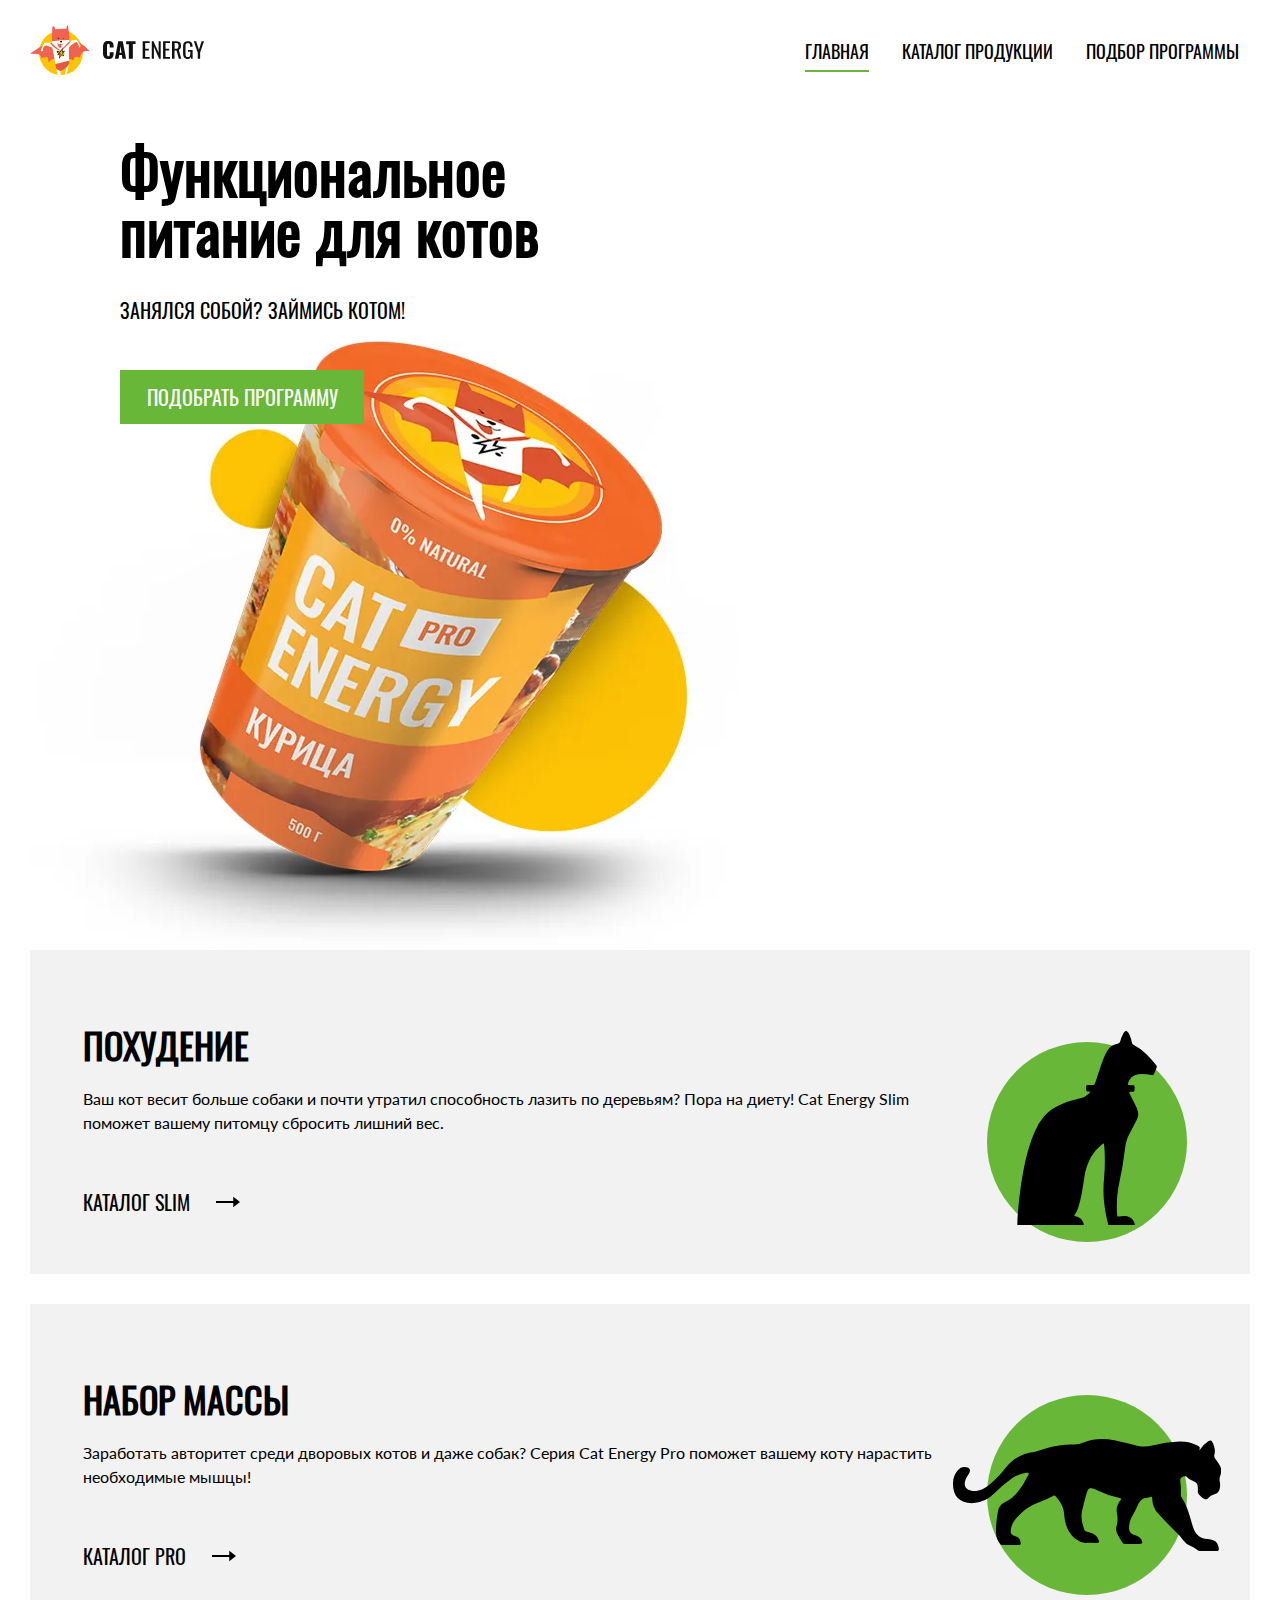
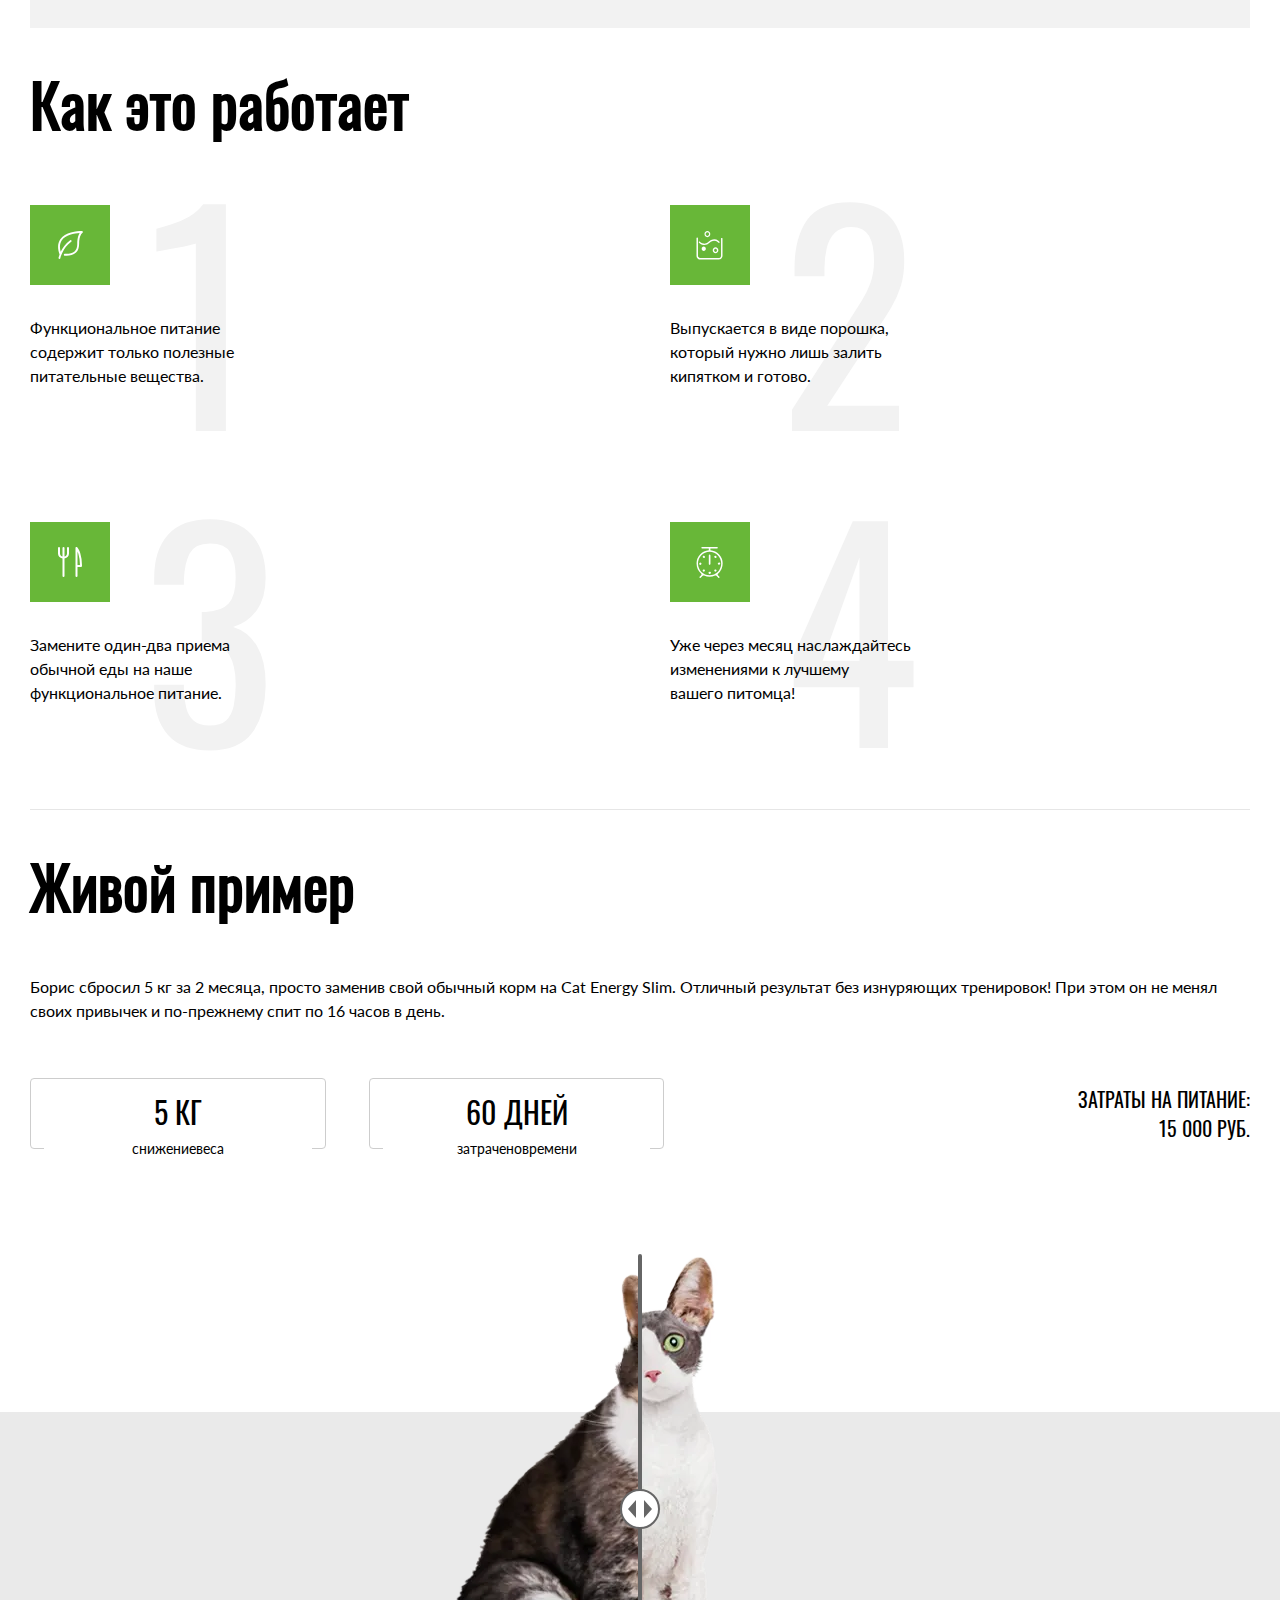
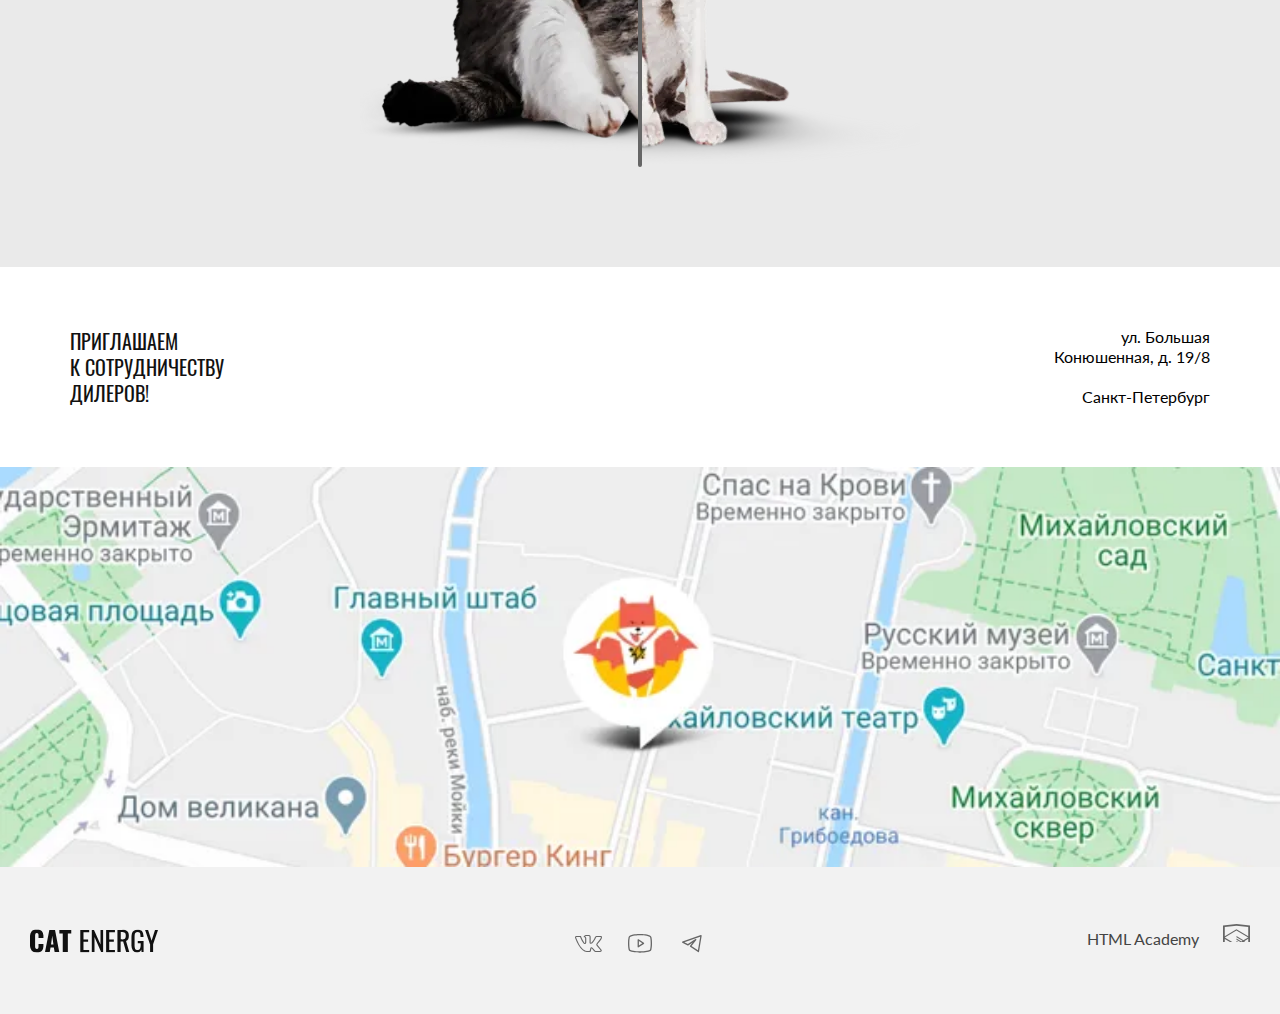
==== commit cdc500a4: "Deploying to gh-pages from @ htmlacademy-adaptive/2384243-cat-energy-30@226fb31d9bc94613018b3a37e9f8" ====
--- a/index.html
+++ b/index.html
@@ -1 +1 @@
-<!DOCTYPE html><html class="page" lang="ru"><head><meta charset="UTF-8"><title>Интернет-магазин CAT ENERGY</title><meta name="viewport" content="width=device-width,initial-scale=1"><link rel="icon" href="favicon.ico"><link rel="icon" href="favicons/icon.svg" type="image/svg+xml"><link rel="apple-touch-icon" href="source/favicons/180.png"><link rel="manifest" href="manifest.webmanifest"><link rel="stylesheet" href="styles/styles.css"><script src="scripts/index.js" defer="defer"></script></head><body class="page__body"><header class="main-header"><a class="main-header__logo logo" href="index.html"><picture><source width="70" height="59" media="(min-width: 1440px)" srcset="images/logo-desktop.svg" type="image/svg+xml"><source width="60" height="50" media="(min-width: 768px)" srcset="images/logo-tablet.svg" type="image/svg+xml"><img class="logo__image" src="images/logo-mobile.svg" width="33" height="38" alt="Логотип Cat Energy."></picture><svg class="logo__wordmark" width="101" height="18" role="img"><use href="images/sprite.svg#logo-wordmark"></use></svg></a><nav class="main-nav main-nav--nojs"><button class="main-nav__toggle" type="button"><span class="visually-hidden">Открыть меню</span></button><ul class="main-nav__list"><li class="main-nav__item main-nav__item--index"><a class="main-nav__link main-nav__link--index main-nav__link--current" href="#">главная</a></li><li class="main-nav__item"><a class="main-nav__link main-nav__link--index" href="catalog.html">каталог продукции</a></li><li class="main-nav__item"><a class="main-nav__link main-nav__link--index" href="form.html">подбор программы</a></li></ul></nav></header><main class="main-container"><article class="hero"><div class="hero__wrapper"><h1 class="hero__header">Функциональное<br>питание для котов</h1><p class="hero__slogan">Занялся собой? Займись котом!</p><picture><source width="552" height="499" type="image/webp" media="(min-width:1440px)" srcset="images/hero-image-desktop@1x.webp, images/hero-image-desktop@2x.webp 2x"><source width="709" height="609" type="image/webp" media="(min-width: 768px)" srcset="images/hero-image-tablet@1x.webp, images/hero-image-tablet@2x.webp 2x"><source width="280" height="270" type="image/webp" srcset="images/hero-image-mobile@2x.webp, images/hero-image-mobile@2x.webp 2x"><source width="552" height="499" type="image/png" media="(min-width:1440px)" srcset="images/hero-image-desktop@1x.png, images/hero-image-desktop@2x.png 2x"><source width="709" height="609" type="image/png" media="(min-width: 768px)" srcset="images/hero-image-tablet@1x.png, images/hero-image-tablet@2x.png 2x"><img class="hero__image" src="images/hero-image-mobile@1x.png" srcset="images/hero-image-mobile@2x.png 2x" width="280" height="270" alt="Корм со вкусом курицы."></picture><a class="hero__button button" href="form.html">подобрать программу</a></div></article><section class="features container"><h2 class="visually-hidden">Определяемся с целью</h2><div class="features__item features__item--slim"><h3 class="features__title">похудение</h3><p class="features__text">Ваш кот весит больше собаки и почти утратил способность лазить по деревьям? Пора на диету! Cat Energy Slim поможет вашему питомцу сбросить лишний вес.</p><a class="features__link" href="#">каталог slim</a></div><div class="features__item features__item--pro"><h3 class="features__title">Набор массы</h3><p class="features__text">Заработать авторитет среди дворовых котов и даже собак? Серия Cat Energy Pro поможет вашему коту нарастить необходимые мышцы!</p><a class="features__link" href="#">каталог pro</a></div></section><section class="advantages container"><h2 class="advantages__title">Как это работает</h2><ul class="advantages__list"><li class="advantages__item advantages__item--useful"><p class="advantages__description">Функциональное питание содержит только полезные питательные вещества.</p></li><li class="advantages__item advantages__item--form"><p class="advantages__description">Выпускается в виде порошка, который нужно лишь залить кипятком и готово.</p></li><li class="advantages__item advantages__item--eat"><p class="advantages__description">Замените один-два приема обычной еды на наше функциональное питание.</p></li><li class="advantages__item advantages__item--time"><p class="advantages__description">Уже через месяц наслаждайтесь изменениями к лучшему<br>вашего питомца!</p></li></ul></section><section class="instance"><div class="instance__wrapper"><h2 class="instance__title">Живой пример</h2><p class="instance__description">Борис сбросил 5 кг за 2 месяца, просто заменив свой обычный корм на Cat Energy Slim. Отличный результат без изнуряющих тренировок! При этом он не менял своих привычек и по-прежнему спит по 16 часов в день.</p><div class="instance__result-wrap"><dl class="instance__result"><div class="instance__result-item"><dt>5 КГ</dt><dd class="instance__result-description">снижение<br>веса</dd></div><div class="instance__result-item"><dt>60 ДНЕЙ</dt><dd class="instance__result-description">затрачено<br>времени</dd></div></dl><p class="instance__text"><span>Затраты на питание:</span> <span>15 000 РУБ.</span></p></div></div><div class="instance__images"><div class="instance__images-wrap"><picture><source width="560" height="512" type="image/webp" media="(min-width:768px)" srcset="images/cat-before-tablet@1x.webp, images/cat-before-tablet@2x.webp 2x"><source width="280" height="256" type="image/webp" srcset="images/cat-before-mobile@2x.webp, images/cat-before-mobile@2x.webp 2x"><source width="560" height="512" type="image/jpeg" media="(min-width:768px)" srcset="images/cat-before-tablet@1x.png, images/cat-before-tablet@2x.png 2x"><img src="images/cat-before-mobile@1x.png" srcset="images/cat-before-mobile@2x.png 2x" width="280" height="256" alt="Упитанный кот."></picture><picture><source width="560" height="512" type="image/webp" media="(min-width:768px)" srcset="images/cat-after-tablet@1x.webp, images/cat-after-tablet@2x.webp 2x"><source width="280" height="256" type="image/webp" srcset="images/cat-after-mobile@2x.webp, images/cat-after-mobile@2x.webp 2x"><source width="560" height="512" type="image/jpeg" media="(min-width:768px)" srcset="images/cat-after-tablet@1x.png, images/cat-after-tablet@2x.png 2x"><img src="images/cat-after-mobile@1x.png" srcset="images/cat-after-mobile@2x.png 2x" width="280" height="256" alt="Стройный кот."></picture></div><button class="instance__toggle" type="button"><svg width="40" height="40" aria-hidden="true" focusable="false"><use href="images/sprite.svg#range-circle"></use></svg> <span class="visually-hidden">Ползунок слайдера</span></button></div></section><article class="contacts"><div class="contacts__wrap"><h2 class="contacts__title">приглашаем<br>к сотрудничеству<br>дилеров!</h2><address class="contacts__address">ул. Большая<br>Конюшенная, д. 19/8<p>Санкт-Петербург</p></address></div><iframe src="ghttps://www.google.com/maps/embed?pb=!1m18!1m12!1m3!1d1998.6036257197763!2d30.320472476699383!3d59.93871916209425!2m3!1f0!2f0!3f0!3m2!1i1024!2i768!4f13.1!3m3!1m2!1s0x4696310fca145cc1%3A0x42b32648d8238007!2z0JHQvtC70YzRiNCw0Y8g0JrQvtC90Y7RiNC10L3QvdCw0Y8g0YPQuy4sIDE5LzgsINCh0LDQvdC60YIt0J_QtdGC0LXRgNCx0YPRgNCzLCAxOTExODY!5e0!3m2!1sru!2sru!4v1704739353243!5m2!1sru!2sru" width="600" height="450" style="border:0;" allowfullscreen="" loading="lazy" referrerpolicy="no-referrer-when-downgrade" title="Адрес магазина Cat Energy на карте города Санкт-Петербург"></iframe></article></main><footer class="main-footer"><div class="main-footer__wrap container"><a class="main-footer__wordmark" href="#"><svg width="128" height="24" role="img"><use href="images/sprite.svg#logo-wordmark"></use></svg> <span class="visually-hidden">Логотип Cat Energy</span></a><div class="main-footer__social social"><h2 class="visually-hidden">Мы в социальных сетях</h2><ul class="social__list"><li class="social__item"><a class="social__link social__link--vkontakte" href="https://vk.com/htmlacademy"><svg aria-hidden="true" focusable="false" width="28" height="22"><use href="images/sprite.svg#vkontakte"></use></svg> <span class="visually-hidden">ВКонтакте</span></a></li><li class="social__item"><a class="social__link social__link--youtube" href="https://www.youtube.com/user/htmlacademyru"><svg aria-hidden="true" focusable="false" width="28" height="22"><use href="images/sprite.svg#youtube"></use></svg> <span class="visually-hidden">Youtube</span></a></li><li class="social__item"><a class="social__link social__link--telegram" href="https://t.me/htmlacademy"><svg aria-hidden="true" focusable="false" width="28" height="22"><use href="images/sprite.svg#telegram"></use></svg> <span class="visually-hidden">Телеграм</span></a></li></ul></div><a class="main-footer__copyright copyright-link" href="https://htmlacademy.ru/intensive/adaptive"><p class="copyright-link__name">HTML Academy</p><svg role="img" width="27" height="34"><use href="images/sprite.svg#logo-html-academy"></use></svg></a></div></footer></body></html>+<!DOCTYPE html><html class="page" lang="ru"><head><meta charset="UTF-8"><title>Интернет-магазин CAT ENERGY</title><meta name="viewport" content="width=device-width,initial-scale=1"><link rel="icon" href="favicon.ico"><link rel="icon" href="favicons/icon.svg" type="image/svg+xml"><link rel="apple-touch-icon" href="source/favicons/180.png"><link rel="manifest" href="manifest.webmanifest"><link rel="stylesheet" href="styles/styles.css"><link rel="preload" href="../../fonts/lato/Lato-Regular.woff2" type="font/woff2" as="font" crossorigin="anonymous"><link rel="preload" href="../../fonts/oswald/oswaldregular.woff2" type="font/woff2" as="font" crossorigin="anonymous"><script src="scripts/index.js" defer="defer"></script></head><body class="page__body"><header class="main-header"><a class="main-header__logo logo" href="index.html"><picture><source width="70" height="59" media="(min-width: 1440px)" srcset="images/logo-desktop.svg" type="image/svg+xml"><source width="60" height="50" media="(min-width: 768px)" srcset="images/logo-tablet.svg" type="image/svg+xml"><img class="logo__image" src="images/logo-mobile.svg" width="33" height="38" alt="Логотип Cat Energy."></picture><svg class="logo__wordmark" width="101" height="18" role="img"><use href="images/sprite.svg#logo-wordmark"></use></svg></a><nav class="main-nav main-nav--nojs"><button class="main-nav__toggle" type="button"><span class="visually-hidden">Открыть меню</span></button><ul class="main-nav__list"><li class="main-nav__item main-nav__item--index"><a class="main-nav__link main-nav__link--index main-nav__link--current" href="#">главная</a></li><li class="main-nav__item"><a class="main-nav__link main-nav__link--index" href="catalog.html">каталог продукции</a></li><li class="main-nav__item"><a class="main-nav__link main-nav__link--index" href="form.html">подбор программы</a></li></ul></nav></header><main class="main-container"><article class="hero"><div class="hero__wrapper"><h1 class="hero__header">Функциональное<br>питание для котов</h1><p class="hero__slogan">Занялся собой? Займись котом!</p><picture><source width="552" height="499" type="image/webp" media="(min-width:1440px)" srcset="images/hero-image-desktop@1x.webp, images/hero-image-desktop@2x.webp 2x"><source width="709" height="609" type="image/webp" media="(min-width: 768px)" srcset="images/hero-image-tablet@1x.webp, images/hero-image-tablet@2x.webp 2x"><source width="280" height="270" type="image/webp" srcset="images/hero-image-mobile@2x.webp, images/hero-image-mobile@2x.webp 2x"><source width="552" height="499" type="image/png" media="(min-width:1440px)" srcset="images/hero-image-desktop@1x.png, images/hero-image-desktop@2x.png 2x"><source width="709" height="609" type="image/png" media="(min-width: 768px)" srcset="images/hero-image-tablet@1x.png, images/hero-image-tablet@2x.png 2x"><img class="hero__image" src="images/hero-image-mobile@1x.png" srcset="images/hero-image-mobile@2x.png 2x" width="280" height="270" alt="Корм со вкусом курицы."></picture><a class="hero__button button" href="form.html">подобрать программу</a></div></article><section class="features container"><h2 class="visually-hidden">Определяемся с целью</h2><div class="features__item features__item--slim"><h3 class="features__title">похудение</h3><p class="features__text">Ваш кот весит больше собаки и почти утратил способность лазить по деревьям? Пора на диету! Cat Energy Slim поможет вашему питомцу сбросить лишний вес.</p><a class="features__link" href="#">каталог slim</a></div><div class="features__item features__item--pro"><h3 class="features__title">Набор массы</h3><p class="features__text">Заработать авторитет среди дворовых котов и даже собак? Серия Cat Energy Pro поможет вашему коту нарастить необходимые мышцы!</p><a class="features__link" href="#">каталог pro</a></div></section><section class="advantages container"><h2 class="advantages__title">Как это работает</h2><ul class="advantages__list"><li class="advantages__item advantages__item--useful"><p class="advantages__description">Функциональное питание содержит только полезные питательные вещества.</p></li><li class="advantages__item advantages__item--form"><p class="advantages__description">Выпускается в виде порошка, который нужно лишь залить кипятком и готово.</p></li><li class="advantages__item advantages__item--eat"><p class="advantages__description">Замените один-два приема обычной еды на наше функциональное питание.</p></li><li class="advantages__item advantages__item--time"><p class="advantages__description">Уже через месяц наслаждайтесь изменениями к лучшему<br>вашего питомца!</p></li></ul></section><section class="instance"><div class="instance__wrapper"><h2 class="instance__title">Живой пример</h2><p class="instance__description">Борис сбросил 5 кг за 2 месяца, просто заменив свой обычный корм на Cat Energy Slim. Отличный результат без изнуряющих тренировок! При этом он не менял своих привычек и по-прежнему спит по 16 часов в день.</p><div class="instance__result-wrap"><dl class="instance__result"><div class="instance__result-item"><dt>5 КГ</dt><dd class="instance__result-description">снижение<br>веса</dd></div><div class="instance__result-item"><dt>60 ДНЕЙ</dt><dd class="instance__result-description">затрачено<br>времени</dd></div></dl><p class="instance__text"><span>Затраты на питание:</span> <span>15 000 РУБ.</span></p></div></div><div class="instance__images"><div class="instance__images-wrap"><picture><source width="560" height="512" type="image/webp" media="(min-width:768px)" srcset="images/cat-before-tablet@1x.webp, images/cat-before-tablet@2x.webp 2x"><source width="280" height="256" type="image/webp" srcset="images/cat-before-mobile@2x.webp, images/cat-before-mobile@2x.webp 2x"><source width="560" height="512" type="image/jpeg" media="(min-width:768px)" srcset="images/cat-before-tablet@1x.png, images/cat-before-tablet@2x.png 2x"><img src="images/cat-before-mobile@1x.png" srcset="images/cat-before-mobile@2x.png 2x" width="280" height="256" alt="Упитанный кот."></picture><picture><source width="560" height="512" type="image/webp" media="(min-width:768px)" srcset="images/cat-after-tablet@1x.webp, images/cat-after-tablet@2x.webp 2x"><source width="280" height="256" type="image/webp" srcset="images/cat-after-mobile@2x.webp, images/cat-after-mobile@2x.webp 2x"><source width="560" height="512" type="image/jpeg" media="(min-width:768px)" srcset="images/cat-after-tablet@1x.png, images/cat-after-tablet@2x.png 2x"><img src="images/cat-after-mobile@1x.png" srcset="images/cat-after-mobile@2x.png 2x" width="280" height="256" alt="Стройный кот."></picture></div><button class="instance__toggle" type="button"><svg width="40" height="40" aria-hidden="true" focusable="false"><use href="images/sprite.svg#range-circle"></use></svg> <span class="visually-hidden">Ползунок слайдера</span></button></div></section><article class="contacts"><div class="contacts__wrap"><h2 class="contacts__title">приглашаем<br>к сотрудничеству<br>дилеров!</h2><address class="contacts__address">ул. Большая<br>Конюшенная, д. 19/8<p>Санкт-Петербург</p></address></div><iframe src="https://www.google.com/maps/embed?pb=!1m18!1m12!1m3!1d1998.6036257197763!2d30.320472476699383!3d59.93871916209425!2m3!1f0!2f0!3f0!3m2!1i1024!2i768!4f13.1!3m3!1m2!1s0x4696310fca145cc1%3A0x42b32648d8238007!2z0JHQvtC70YzRiNCw0Y8g0JrQvtC90Y7RiNC10L3QvdCw0Y8g0YPQuy4sIDE5LzgsINCh0LDQvdC60YIt0J_QtdGC0LXRgNCx0YPRgNCzLCAxOTExODY!5e0!3m2!1sru!2sru!4v1704739353243!5m2!1sru!2sru" width="600" height="450" style="border:0;" allowfullscreen="" loading="lazy" referrerpolicy="no-referrer-when-downgrade" title="Адрес магазина Cat Energy на карте города Санкт-Петербург"></iframe></article></main><footer class="main-footer"><div class="main-footer__wrap container"><a class="main-footer__wordmark" href="#"><svg width="128" height="24" role="img"><use href="images/sprite.svg#logo-wordmark"></use></svg> <span class="visually-hidden">Логотип Cat Energy</span></a><div class="main-footer__social social"><h2 class="visually-hidden">Мы в социальных сетях</h2><ul class="social__list"><li class="social__item"><a class="social__link social__link--vkontakte" href="https://vk.com/htmlacademy"><svg aria-hidden="true" focusable="false" width="28" height="22"><use href="images/sprite.svg#vkontakte"></use></svg> <span class="visually-hidden">ВКонтакте</span></a></li><li class="social__item"><a class="social__link social__link--youtube" href="https://www.youtube.com/user/htmlacademyru"><svg aria-hidden="true" focusable="false" width="28" height="22"><use href="images/sprite.svg#youtube"></use></svg> <span class="visually-hidden">Youtube</span></a></li><li class="social__item"><a class="social__link social__link--telegram" href="https://t.me/htmlacademy"><svg aria-hidden="true" focusable="false" width="28" height="22"><use href="images/sprite.svg#telegram"></use></svg> <span class="visually-hidden">Телеграм</span></a></li></ul></div><a class="main-footer__copyright copyright-link" href="https://htmlacademy.ru/intensive/adaptive"><p class="copyright-link__name">HTML Academy</p><svg role="img" width="27" height="34"><use href="images/sprite.svg#logo-html-academy"></use></svg></a></div></footer></body></html>--- a/styles/styles.css
+++ b/styles/styles.css
@@ -1 +1 @@
-@charset "UTF-8";@font-face{font-family:"Lato";font-weight:400;font-style:normal;font-display:swap;src:url(../fonts/lato/Lato-Regular.woff2)format("woff2")}@font-face{font-family:"Oswald";font-weight:400;font-style:normal;font-display:swap;src:url(../fonts/oswald/oswaldregular.woff2)format("woff2")}body{font-family:"Lato",sans-serif;font-style:normal;font-weight:400;color:#444;font-size:14px;line-height:18px;margin:0}@media (min-width:768px){body{color:#000;font-size:16px;line-height:24px}}img{height:auto;object-fit:contain;display:block}a{text-decoration:none}*,::after,::before{box-sizing:border-box}::placeholder{color:#444;font-family:"Oswald","Arial",sans-serif;font-size:16px;font-style:normal;font-weight:400;line-height:18px;text-transform:uppercase}@media (min-width:768px){::placeholder{font-size:20px;line-height:normal}}body{background-color:#fff}.visually-hidden{position:absolute;width:1px;height:1px;margin:-1px;padding:0;border:0;clip:rect(0 0 0 0);overflow:hidden}.button{font-family:"Oswald","Arial",sans-serif;font-size:16px;line-height:20px;color:#fff;text-align:center;text-transform:uppercase;background-color:#68b738;border:0;display:block;width:280px;margin:0 auto;padding:10px 44px}.button:active{background-color:#5eaa2f;opacity:.3}@media (min-width:1440px){.button:hover{background-color:#5eaa2f}}.button--secondary{color:#444;width:250px;background:#f2f2f2}.button--secondary:active{background-color:#ebebeb}@media (min-width:1440px){.button--secondary:hover{background-color:#ebebeb}}.header{background-color:#639;color:#fff;padding:10px 15px}.container{width:100%;margin:0 auto;padding-left:20px;padding-right:20px}@media (min-width:768px){.container{padding-left:30px;padding-right:30px}}@media (min-width:1440px){.container{width:1220px;padding:0}}.main-header{width:100%;padding-top:13px}@media (min-width:768px){.main-header{display:flex;justify-content:space-between;gap:80px;align-items:center;margin-left:30px;margin-right:30px;padding-top:25px;width:auto}.main-header::after{content:none}}@media (min-width:1440px){.main-header{max-width:1220px;padding-top:55px;margin:0 auto;gap:145px}}@media (max-width:767px){.main-header__logo{margin-left:20px;margin-right:44px;position:relative}.main-header__logo::after{content:"";position:absolute;border-bottom:1px solid #d9d9d9;width:100vw;left:-20px;top:51px;right:0}}.logo{display:flex;justify-content:space-between;align-items:center;flex-grow:1}.logo:active{opacity:.6}@media (min-width:768px){.logo{gap:13px;flex-grow:0}}@media (min-width:1440px){.logo:hover{opacity:.8}}.logo__wordmark{color:#111;flex-grow:1}@media (min-width:768px){.logo__wordmark{flex-grow:0}}@media (max-width:767px){.main-nav{margin-top:14px}.main-nav--closed .main-nav__toggle,.main-nav--opened .main-nav__toggle,.main-nav__toggle{background-image:url(../images/icons/stack.svg#nav-burger);background-repeat:no-repeat;width:24px;height:24px;border:0;background-color:#fff}.main-nav__toggle{position:absolute;top:20px;right:20px}.main-nav--closed .main-nav__toggle,.main-nav--opened .main-nav__toggle{background-position:top 0 right 0}.main-nav--opened .main-nav__toggle{background-image:url(../images/icons/stack.svg#close-button);height:18px}.main-nav--closed .main-nav__list{display:none}.main-nav--opened .main-nav__list{display:block;position:absolute;top:65px;left:0;width:100%;text-align:center}.main-nav--opened .main-nav__link::after,.main-nav--opened .main-nav__list::before{content:"";display:block;width:100%;height:1px;background-color:#e6e6e6;position:absolute;left:0}.main-nav--opened .main-nav__list::before{top:0}.main-nav--opened .main-nav__link{font-size:20px;line-height:20px;display:block;padding:22px 20px 24px;background-color:#fff;position:relative;z-index:2}.main-nav--opened .main-nav__link::after{bottom:0}.main-nav--nojs .main-nav__toggle{display:none}.main-nav--nojs .main-nav__list{display:block;position:static;width:100vw;text-align:center}.main-nav--nojs .main-nav__link::after,.main-nav--nojs .main-nav__list::before{content:"";display:block;width:100vw;height:1px;background-color:#e6e6e6;position:absolute;left:0}.main-nav--nojs .main-nav__list::before{top:-1px}.main-nav--nojs .main-nav__link{font-size:20px;line-height:20px;display:block;padding:22px 20px 24px;background-color:#fff;position:relative;z-index:2}.main-nav--nojs .main-nav__link::after{bottom:0}}@media (min-width:768px){.main-nav__toggle{display:none}}.main-nav__list{margin:0;padding:0;list-style:none;display:none}@media (min-width:768px){.main-nav__list{display:flex;flex-wrap:wrap;gap:20px 33px;min-width:436px}}@media (min-width:1440px){.main-nav__list{min-width:475px}}.main-nav__link{color:#000;font-family:"Oswald","Arial",sans-serif;text-transform:uppercase}@media (min-width:768px){.main-nav__link{font-size:18px;line-height:24px;padding:0;position:relative}.main-nav__link:active{opacity:.3}.main-nav__link--current::after{content:"";position:absolute;width:inherit;height:2px;background-color:#68b738;bottom:-10px;left:0;right:0}}@media (min-width:1440px){.main-nav__link{font-size:20px;line-height:normal;color:#111}.main-nav__link:hover{border:1px solid #000;opacity:.6}.main-nav__link--index{color:#fff}.main-nav__link--index:hover{border:0;opacity:.6}.main-nav__item--index .main-nav__link--current::after{background-color:#fff}.main-container{width:100%;margin:0 auto}}.main-container .contacts__wrap{background-color:#fff}.hero{font-family:"Oswald","Arial",sans-serif;color:#fff;text-align:center;position:relative}.hero::after,.hero::before{content:"";position:absolute;right:0;top:0;width:100%;height:60%}.hero::before{background-image:-webkit-image-set(url(../images/bg-main-mobile@1x.webp)type("image/webp") 1x,url(../images/bg-main-mobile@2x.webp)type("image/webp") 2x,url(../images/bg-main-mobile@1x.jpg)type("image/jpg") 1x,url(../images/bg-main-mobile@2x.jpg)type("image/jpg") 2x);background-image:image-set(url(../images/bg-main-mobile@1x.webp)type("image/webp") 1x,url(../images/bg-main-mobile@2x.webp)type("image/webp") 2x,url(../images/bg-main-mobile@1x.jpg)type("image/jpg") 1x,url(../images/bg-main-mobile@2x.jpg)type("image/jpg") 2x);background-repeat:no-repeat;background-position:center;background-size:cover}.hero::after{background-color:rgba(104,183,56,.85)}@media (min-width:768px){.hero{color:#000;text-align:left;margin-bottom:526px}.hero::before{background-image:none}.hero::after{background-color:#fff;z-index:-1}}@media (min-width:1440px){.hero{margin-bottom:82px;min-height:611px;padding-left:calc((100vw - 1220px)/2);padding-right:calc((100vw - 1220px)/2);position:initial}.hero::after,.hero::before{top:0;left:50%;width:auto;height:694px;z-index:-1}.hero::before{background-image:-webkit-image-set(url(../images/bg-main-desktop@1x.webp)type("image/webp") 1x,url(../images/bg-main-desktop@2x.webp)type("image/webp") 2x,url(../images/bg-main-desktop@1x.jpg)type("image/jpg") 1x,url(../images/bg-main-desktop@2x.jpg)type("image/jpg") 2x);background-image:image-set(url(../images/bg-main-desktop@1x.webp)type("image/webp") 1x,url(../images/bg-main-desktop@2x.webp)type("image/webp") 2x,url(../images/bg-main-desktop@1x.jpg)type("image/jpg") 1x,url(../images/bg-main-desktop@2x.jpg)type("image/jpg") 2x);background-position:right}.hero::after{background-color:rgba(104,183,56,.85)}}.hero__wrapper{position:relative;z-index:1;padding-top:27px;margin-bottom:20px}@media (min-width:768px){.hero__wrapper{padding-top:80px;margin-left:16%;margin-bottom:0;width:420px}}@media (min-width:1440px){.hero__wrapper{padding-top:110px;margin-left:80px;position:inherit;width:460px}}.hero__header{font-size:36px;line-height:36px;margin:0 0 25px}@media (min-width:768px){.hero__header{font-size:60px;line-height:60px;margin-bottom:40px}}.hero__slogan{line-height:14px;text-transform:uppercase;margin-bottom:29px}@media (min-width:768px){.hero__slogan{font-size:20px;line-height:20px;margin-bottom:50px}}@media (min-width:1440px){.hero__slogan{margin-bottom:52px}}.hero__image{display:inline-block}@media (min-width:768px){.hero__image{position:absolute;left:-90px;bottom:-522px;z-index:-1}}@media (min-width:1440px){.hero__image{position:absolute;left:556px;bottom:160px;z-index:1}}@media (min-width:768px){.hero__button{font-size:20px;line-height:26px;padding:14px 26px;width:244px;margin-left:0}}@media (min-width:1440px){.hero__button{margin-left:0}.features{display:grid;grid-template-columns:47% 47%;gap:75px;margin-bottom:71px}}.features__item{position:relative;background-color:#f2f2f2;margin-bottom:20px;padding:30px 20px 18px}.features__item--slim{margin-bottom:30px}.features__item--slim::before{content:"";position:absolute;background:#68b738 no-repeat;width:50px;height:50px;top:24px;left:20px;border-radius:50%}.features__item--slim::after{content:"";position:absolute;background:url(../images/icons/stack.svg#cat-slim)no-repeat center/36px 50px;width:36px;height:50px;top:21px;left:27px}@media (min-width:768px){.features__item--slim::before{width:200px;height:200px;top:92px;left:auto;right:63px}.features__item--slim::after{background:url(../images/icons/stack.svg#cat-slim)no-repeat center/140px 194px;width:140px;height:194px;top:81px;left:auto;right:93px}}@media (min-width:1440px){.features__item--slim::before{width:100px;height:100px;top:47px;left:52px}.features__item--slim::after{background:url(../images/icons/stack.svg#cat-slim)no-repeat center/70px 97px;width:70px;height:97px;top:41px;left:67px}}.features__item--pro::before{content:"";position:absolute;background:#68b738 no-repeat;width:50px;height:50px;top:24px;left:20px;border-radius:50%}.features__item--pro::after{content:"";position:absolute;background:url(../images/icons/stack.svg#cat-pro)no-repeat center/67px 28px;width:67px;height:28px;top:35px;left:13px}@media (min-width:768px){.features__item--pro::before{width:200px;height:200px;top:91px;left:auto;right:63px}.features__item--pro::after{background:url(../images/icons/stack.svg#cat-pro)no-repeat center/268px 112px;width:268px;height:112px;top:135px;left:auto;right:29px}}@media (min-width:1440px){.features__item--pro::before{width:100px;height:100px;top:47px;left:52px}.features__item--pro::after{background:url(../images/icons/stack.svg#cat-pro)no-repeat center/134px 56px;width:134px;height:56px;top:67px;left:33px}}@media (min-width:768px){.features__item{padding:77px 316px 53px 53px}.features__item--pro{margin-bottom:45px}}@media (min-width:1440px){.features__item{padding:77px 67px 59px 52px;margin:0}}.features__title{color:#000;font-family:"Oswald","Arial",sans-serif;font-size:24px;line-height:37px;text-transform:uppercase;margin:0 0 29px 70px}@media (min-width:768px){.features__title{font-size:36px;line-height:36px;margin-left:0;margin-bottom:24px}}@media (min-width:1440px){.features__title{margin-left:214px;margin-bottom:73px}}.contacts__address p,.features__text{margin:0}.features__text::after{content:"";display:block;border-bottom:1px solid #d9d9d9;margin:23px 0 15px}@media (min-width:768px){.features__text::after{border:0}}@media (min-width:1440px){.features__text::after{margin-bottom:23px}}@media (min-width:768px){.features__text{margin-bottom:52px}}.features__link{font-family:"Oswald","Arial",sans-serif;font-size:16px;line-height:16px;color:#000;text-transform:uppercase;display:inline-block;position:relative;margin-right:30px}.features__link::after{content:"";position:absolute;background-image:url(../images/icons/stack.svg#arrow);background-repeat:no-repeat;background-position:-8px;width:32px;height:10px;right:-45px;top:3px}.features__link:active::after,.features__link:hover::after{background-position:0}.features__link:active{opacity:.3}@media (min-width:768px){.features__link{font-size:20px;line-height:normal}.features__link::after{top:11px}}.advantages{margin-bottom:49px}@media (min-width:768px){.advantages{margin-bottom:45px}.advantages::after{content:"";display:block;border-bottom:1px solid #e6e6e6;width:100%;margin-bottom:47px}}@media (min-width:1440px){.advantages{margin-bottom:69px}.advantages::after{content:"";border:0;margin-bottom:0}}.advantages__title{color:#000;text-align:left;font-family:"Oswald","Arial",sans-serif;font-size:36px;line-height:40px;margin:0 0 42px}@media (min-width:768px){.advantages__title{font-size:60px;line-height:60px;margin:0}}@media (min-width:1440px){.advantages__title{margin-bottom:32px}}.advantages__list{margin:0;padding:0;list-style:none;display:grid;gap:20px}@media (min-width:768px){.advantages__list{display:grid;grid-template-columns:1fr 1fr;gap:8px 137px;counter-reset:list}}@media (min-width:1440px){.advantages__list{grid-template-columns:1fr 1fr 1fr 1fr;gap:7%}}.advantages__item{display:grid;grid-template-columns:min-content 1fr;gap:20px;align-items:center}.advantages__item--useful::before{content:"";background:#68b738 url(../images/icons/stack.svg#leaf)no-repeat center/25px 28px;width:60px;height:60px}@media (min-width:768px){.advantages__item--useful::before{width:80px;height:80px;margin:11px 38px 31px 0}.advantages__item--useful::after{content:counter(list);color:#f2f2f2;text-align:center;font-family:"Oswald","Arial",sans-serif;font-size:280px;font-style:normal;font-weight:400;line-height:280px;grid-column:2/-1;grid-row:1/-1}}.advantages__item--form::before{content:"";background:#68b738 url(../images/icons/stack.svg#flour)no-repeat center/27px 29px;width:60px;height:60px}@media (min-width:768px){.advantages__item--form::before{width:80px;height:80px;left:50%;top:10%;margin:40px 31px 31px 0}.advantages__item--form::after{content:counter(list);color:#f2f2f2;text-align:center;font-family:"Oswald","Arial",sans-serif;font-size:280px;font-style:normal;font-weight:400;line-height:280px;grid-column:2/-1;grid-row:1/-1}}.advantages__item--eat::before{content:"";background:#68b738 url(../images/icons/stack.svg#eat)no-repeat center/26px 30px;width:60px;height:60px}@media (min-width:768px){.advantages__item--eat::before{width:80px;height:80px;left:0;top:50%;margin:40px 33px 31px 0}.advantages__item--eat::after{content:counter(list);color:#f2f2f2;text-align:center;font-family:"Oswald","Arial",sans-serif;font-size:280px;font-style:normal;font-weight:400;line-height:280px;grid-column:2/-1;grid-row:1/-1}}.advantages__item--time::before{content:"";background:#68b738 url(../images/icons/stack.svg#clock)no-repeat center/27px 31px;width:60px;height:60px}@media (min-width:768px){.advantages__item--time::before{width:80px;height:80px;left:50%;top:50%;margin:40px 33px 31px 0}.advantages__item--time::after{content:counter(list);color:#f2f2f2;text-align:center;font-family:"Oswald","Arial",sans-serif;font-size:280px;font-style:normal;font-weight:400;line-height:280px;grid-column:2/-1;grid-row:1/-1}.advantages__item{display:grid;grid-template-columns:min-content min-content;grid-template-rows:min-content 1fr;gap:0;align-items:flex-start;counter-increment:list}.advantages__item--useful{margin-top:61px}.advantages__item--form{margin-top:32px}}@media (min-width:1440px){.advantages__item--form,.advantages__item--useful{margin-top:0}.advantages__item--useful::before{margin:40px 38px 31px 0}.advantages__item--form::before{margin:40px 31px 31px 0}.advantages__item--eat::before,.advantages__item--time::before{margin:40px 33px 31px 0}}.advantages__description br{display:none}@media (min-width:768px){.advantages__description{margin:0;position:relative;z-index:1;grid-column:1/-1;grid-row:2/-1}.advantages__description br{display:math}}.instance{position:relative;background-color:#eaeaea;padding:25px 20px 40px}@media (min-width:768px){.instance{padding:0;width:100%;margin:0 auto;background-image:linear-gradient(#fff 60%,#eaeaea 60%)}}@media (min-width:1440px){.instance{display:flex;justify-content:space-between;align-items:center;padding-left:calc((100vw - 1220px)/2);padding-right:calc((100vw - 1220px)/2);padding-bottom:75px;background-image:linear-gradient(#fff 25%,#eaeaea 25%)}.instance__wrapper{width:436px}}.instance__result-item dt,.instance__title{font-family:"Oswald","Arial",sans-serif;color:#000}.instance__title{text-align:left;font-size:36px;line-height:40px;margin:0 0 40px}@media (min-width:768px){.instance__title{font-size:60px;line-height:60px;margin-bottom:60px;padding:0 30px}}@media (min-width:1440px){.instance__title{margin-bottom:146px;padding:0}}.instance__description{margin:0 0 20px}@media (min-width:768px){.instance__description{margin-bottom:55px;padding:0 30px}}@media (min-width:1440px){.instance__description{margin-bottom:69px;padding:0}}@media (min-width:768px){.instance__result-wrap{display:grid;grid-template-columns:60% 1fr;gap:30px;align-items:center;padding:0 30px;margin-bottom:99px}}@media (min-width:1440px){.instance__result-wrap{display:flex;flex-direction:column;align-items:flex-start;gap:0;padding:0;margin-bottom:0}}.instance__result{margin:0;display:grid;grid-template-columns:1fr 1fr;gap:32px}@media (min-width:768px){.instance__result{gap:43px}}@media (min-width:1440px){.instance__result{justify-content:flex-start;gap:42px;margin-bottom:55px}}.instance__result-item{display:grid;grid-template-rows:1fr 1fr;align-items:center;gap:8px;padding:14px 14px 20px;position:relative}.instance__result-item::before{content:"";position:absolute;top:0;left:0;width:100%;height:65%;border:1px solid #cdcdcd;border-radius:4px}@media (min-width:768px){.instance__result-item{gap:0;padding-bottom:0}.instance__result-item::before{height:80%}}.instance__result-item dt{font-size:24px;line-height:24px;text-align:center}@media (min-width:768px){.instance__result-item dt{font-size:30px;line-height:37px}}.instance__result-description{text-align:center;font-size:12px;line-height:100%;background-color:#eaeaea;padding:0 8px;margin:0;z-index:1}@media (min-width:768px){.instance__result-description{font-size:14px;background-color:#fff}.instance__result-description br{display:none}}@media (min-width:1440px){.instance__result-description{background-color:#eaeaea}}.instance__text{font-family:"Oswald","Arial",sans-serif;line-height:20px;text-transform:uppercase;color:#000;text-align:center;margin:0 0 20px}@media (min-width:768px){.instance__text{font-size:20px;display:flex;flex-direction:column;gap:9px;align-items:flex-end;margin-bottom:0}}@media (min-width:1440px){.instance__text{flex-direction:row;justify-content:flex-start;gap:63px}}.instance__images{position:relative;width:280px;margin:0 auto}.instance__images img{width:-moz-fit-content;width:fit-content}@media (min-width:768px){.instance__images{width:708px;padding:0 74px 101px}}@media (min-width:1440px){.instance__images{width:560px;padding:0;margin:0}}.instance__images-wrap{display:grid;grid-template-columns:1fr 1fr}.instance__images-wrap picture{overflow:hidden}.instance__images-wrap picture:last-child{display:flex;justify-content:end}@media (min-width:1440px){.instance__images-wrap{align-items:center}}.instance__toggle,.instance__toggle::before{position:absolute;top:0;left:50%;transform:translateX(-50%)}.instance__toggle{border:0;background-color:transparent;color:#666;z-index:1;bottom:0}.instance__toggle::before{content:"";background-color:#666;width:4px;height:100%;border-radius:2px;z-index:-1}@media (min-width:768px){.instance__toggle::before{bottom:15%}}@media (min-width:1440px){.instance__toggle::before{bottom:15%}}.instance__toggle:hover{color:#68b738}.instance__toggle:hover::before{background-color:#68b738}.instance__toggle:focus{opacity:.6}.instance__toggle:active{color:#5eaa2f;opacity:.6}.instance__toggle:active::before{background-color:#5eaa2f;opacity:.6}@media (min-width:768px){.instance__toggle{bottom:0}}@media (min-width:1440px){.instance__toggle{bottom:0}}.contacts iframe{border:0;display:block;width:100%;height:362px;background-image:-webkit-image-set(url(../images/location-mobile@1x.webp)type("image/webp") 1x,url(../images/location-mobile@2x.webp)type("image/webp") 2x,url(../images/location-mobile@1x.jpg)type("image/jpg") 1x,url(../images/location-mobile@2x.jpg)type("image/jpg") 2x);background-image:image-set(url(../images/location-mobile@1x.webp)type("image/webp") 1x,url(../images/location-mobile@2x.webp)type("image/webp") 2x,url(../images/location-mobile@1x.jpg)type("image/jpg") 1x,url(../images/location-mobile@2x.jpg)type("image/jpg") 2x);background-repeat:no-repeat;background-position:center;background-size:cover}@media (min-width:768px){.contacts iframe{width:100%;height:400px;background-image:-webkit-image-set(url(../images/location-tablet@1x.webp)type("image/webp") 1x,url(../images/location-tablet@2x.webp)type("image/webp") 2x,url(../images/location-tablet@1x.jpg)type("image/jpg") 1x,url(../images/location-tablet@2x.jpg)type("image/jpg") 2x);background-image:image-set(url(../images/location-tablet@1x.webp)type("image/webp") 1x,url(../images/location-tablet@2x.webp)type("image/webp") 2x,url(../images/location-tablet@1x.jpg)type("image/jpg") 1x,url(../images/location-tablet@2x.jpg)type("image/jpg") 2x)}}@media (min-width:1440px){.contacts{position:relative}.contacts iframe{height:400px;margin:0 auto;background-image:-webkit-image-set(url(../images/location-desktop@1x.webp)type("image/webp") 1x,url(../images/location-desktop@2x.webp)type("image/webp") 2x,url(../images/location-desktop@1x.jpg)type("image/jpg") 1x,url(../images/location-desktop@2x.jpg)type("image/jpg") 2x);background-image:image-set(url(../images/location-desktop@1x.webp)type("image/webp") 1x,url(../images/location-desktop@2x.webp)type("image/webp") 2x,url(../images/location-desktop@1x.jpg)type("image/jpg") 1x,url(../images/location-desktop@2x.jpg)type("image/jpg") 2x)}}.contacts__wrap{padding:26px 20px;display:grid;grid-template-columns:repeat(2,1fr);gap:2%;align-items:center;background-color:#f2f2f2}@media (min-width:768px){.contacts__wrap{padding:60px 70px;gap:50px}}@media (min-width:1440px){.contacts__wrap{position:absolute;padding:60px 78px 60px 80px;gap:87px;top:95px;left:calc((100vw - 1220px)/2);width:565px;background-color:#fff}}.contacts__title{font-family:"Oswald","Arial",sans-serif;font-size:16px;line-height:20px;color:#111;text-transform:uppercase;text-align:start;margin:0}@media (min-width:768px){.contacts__title{font-size:20px;line-height:26px}}.contacts__address{font-size:14px;font-style:normal;line-height:20px;text-align:start}@media (min-width:768px){.contacts__address{font-size:16px;line-height:20px;text-align:right}.contacts__address p{padding-top:20px}}@media (min-width:1440px){.contacts__address{text-align:start}}.main-footer{background-color:#f2f2f2}.main-footer__wrap{display:flex;flex-direction:column;padding-top:40px;padding-bottom:40px}@media (min-width:768px){.main-footer__wrap{flex-direction:row;justify-content:space-between;align-items:center;padding-top:55px;padding-bottom:55px}}@media (min-width:1440px){.main-footer__wrap{padding:66px 0}}.main-footer__wordmark{color:#111;display:block;align-self:center}@media (min-width:768px){.main-footer__wordmark{padding:8px 0 3px}.main-footer__wordmark svg{width:128px;height:24px}}@media (min-width:1440px){.main-footer__wordmark:focus,.main-footer__wordmark:hover{color:#3e3e3e}.main-footer__wordmark:active{color:#6b6b6b}}.social{margin-top:40px;margin-bottom:40px}@media (min-width:768px){.social{margin:0}}.social__list{margin:0;padding:0;list-style:none;display:flex;justify-content:center;flex-wrap:wrap;gap:24px;position:relative}.social__list::after,.social__list::before{content:"";position:absolute;border-bottom:1px solid #d9d9d9;width:100%;top:-20px;left:0}.social__list::after{top:40px}@media (min-width:768px){.social__list{padding:9px 40px 5px}.social__list::after,.social__list::before{content:none}}.copyright-link svg,.social__link{color:#666}.social__link:active{color:#68b738;opacity:.3}@media (min-width:1440px){.social__link:hover{color:#68b738}.social__link:focus{color:#68b738}.social__link:active{color:#68b738;opacity:.3}}.copyright-link{display:flex;justify-content:space-between;align-items:center}@media (min-width:768px){.copyright-link{gap:23px}}@media (min-width:1440px){.copyright-link:hover svg{color:#68b738}.copyright-link:focus svg{color:#68b738}.copyright-link:active svg{color:#68b738}.copyright-link:active{opacity:.3}}.catalog__show-more h3,.copyright-link__name{font-size:16px;line-height:20px;color:#444;margin:0}@media (min-width:768px){.copyright-link__name{padding-left:5px}}.main-inner{padding-top:27px;position:relative}.main-inner .contacts__wrap{background-color:#f2f2f2}@media (min-width:1440px){.main-inner .contacts__wrap{background-color:#fff}}.main-inner__header{color:#000;font-family:"Oswald","Arial",sans-serif;font-size:36px;line-height:36px;margin-bottom:41px;width:280px;padding:0}@media (min-width:768px){.main-inner__header{font-size:60px;line-height:60px;width:708px;margin-bottom:84px}}@media (min-width:1440px){.main-inner__header{width:1220px}}.catalog{margin-bottom:25px}@media (min-width:768px){.catalog{width:708px;margin:0 auto 70px}}@media (min-width:1440px){.catalog{width:1220px;margin:0 auto 76px}}.catalog__list{margin:0;padding:0;list-style:none}@media (min-width:768px){.catalog__list{display:grid;grid-template-columns:repeat(2,1fr);gap:60px}}@media (min-width:1440px){.catalog__list{grid-template-columns:repeat(4,1fr);gap:63px 80px}}.catalog__show-more{display:flex;flex-direction:column;padding:25px 20px;border-top:1px solid #ebebeb;border-bottom:1px solid #ebebeb}.catalog__show-more h3{color:#111;text-align:center;font-family:"Oswald","Arial",sans-serif;text-transform:uppercase;margin:0 0 8px}.catalog__show-more p{text-align:center;font-size:12px;line-height:16px;margin:0 0 21px}@media (min-width:768px){.catalog__show-more{margin-top:82px;padding:50px 20px 40px;border:1px solid #f2f2f2}.catalog__show-more h3{font-size:20px;line-height:24px;margin-bottom:23px;align-self:center}.catalog__show-more p{font-size:16px;line-height:18px;margin-bottom:62px;align-self:center}}@media (min-width:1440px){.catalog__show-more{margin-top:80px;padding:50px 20px 40px}.catalog__show-more h3{margin-bottom:26px}.catalog__show-more p{margin-bottom:60px}}@media (max-width:767px){.catalog__show-more h3 br,.catalog__show-more p br{display:none}}.catalog__plus-link{display:block;height:30px;width:30px;background-color:#d3d3d3;-webkit-mask-image:url(../images/icons/stack.svg#plus);mask-image:url(../images/icons/stack.svg#plus);-webkit-mask-position:center;mask-position:center;-webkit-mask-repeat:no-repeat;mask-repeat:no-repeat;align-self:center;margin-bottom:23px}@media (min-width:768px){.catalog__plus-link{height:60px;width:60px;margin-bottom:50px}}@media (min-width:1440px){.catalog__plus-link{margin-bottom:40px}}.catalog__button{width:280px}@media (min-width:1440px){.catalog__button{width:100%}}.product-card,.product-card__info dt{position:relative}.product-card::before{content:"";position:absolute;border-bottom:1px solid #ebebeb;width:100%;left:0;top:0}@media (min-width:768px){.product-card::before{content:none}}.product-card__wrapper{display:grid;grid-template-columns:repeat(2,1fr);padding:20px 0 25px;width:280px}@media (min-width:768px){.product-card__wrapper{grid-template-columns:37px 1fr 37px;grid-template-rows:210px 1fr;width:100%;height:100%;padding:0 0 40px;background-image:linear-gradient(#fff 15%,#f2f2f2 15%)}}@media (min-width:1440px){.product-card__wrapper{grid-template-columns:38px 1fr 38px}}.product-card__link{grid-column:1/2;grid-row:1/3;align-self:center}@media (min-width:768px){.product-card__link{grid-column:2/3;grid-row:1/2;margin:0 auto 22px}}.product-card__title{grid-column:2/-1;margin-bottom:14px}.product-card__title h3{margin:0;color:#222;font-family:"Oswald","Arial",sans-serif;font-size:16px;line-height:20px;text-transform:uppercase}@media (min-width:768px){.product-card__title{text-align:center;align-self:center;grid-column:2/3}.product-card__title br{display:none}.product-card__title h3{font-size:20px;line-height:24px;width:50%;margin:0 auto}}@media (min-width:1440px){.product-card__title h3{width:140px}}.product-card__info{color:#444;text-align:left;font-size:12px;line-height:16px;grid-column:2/-1;display:grid;grid-template-columns:repeat(2,1fr);margin:0 0 21px;align-items:center}.product-card__info dd{margin:0;text-align:right}@media (min-width:768px){.product-card__info dt::after{content:"";position:absolute;border-bottom:1px solid #cdcdcd;width:250px;left:0;bottom:-5px}.product-card__info{font-size:16px;line-height:20px;grid-column:2/3;gap:10px}}.product-card__button{grid-column:1/-1}@media (min-width:768px){.product-card__button{width:100%;grid-column:2/3}}.other-products{width:280px;margin:0 auto}@media (min-width:768px){.other-products{width:708px;margin:0 auto}}@media (min-width:1440px){.other-products{width:1220px;margin:0 auto}}.other-products__header{color:#000;font-family:"Oswald","Arial",sans-serif;font-size:24px;line-height:24px;text-align:left;position:relative;margin:0;background-color:#fff;width:-moz-fit-content;width:fit-content;box-shadow:-20px 0 0#fff,20px 0 0#fff}.other-products__header::before{content:"";position:absolute;background:#68b738;height:2px;width:100vw;right:0;top:15px;box-shadow:100vw 0 0#68b738;z-index:-1}@media (min-width:768px){.other-products__header{font-size:36px;line-height:36px;margin-left:40px;box-shadow:-40px 0 0#fff,40px 0 0#fff}.other-products__header::before{top:23px}}@media (min-width:1440px){.other-products__header{margin-left:0}}.other-products__wrapper{padding-top:36px;padding-bottom:35px}@media (min-width:768px){.other-products__wrapper{padding-top:80px;padding-bottom:75px}}@media (min-width:1440px){.other-products__wrapper{display:flex;justify-content:space-between;padding-top:80px;padding-bottom:87px}}.other-products__list{padding:0;list-style:none;position:relative}.other-products__list::before{content:"";position:absolute;border-bottom:1px solid #cdcdcd;width:100%;left:0;top:-13px}@media (min-width:768px){.other-products__list{padding:0 38px}.other-products__list::before{top:-26px;width:708px}}@media (min-width:1440px){.other-products__list{margin:0;padding:0}.other-products__list::before{top:0;width:100%}}.other-products__item{text-align:center;line-height:14px;display:grid;grid-template-columns:repeat(2,1fr);margin-bottom:31px;align-items:center;position:relative}.other-products__item:last-child{margin-bottom:0}.other-products__item::after{content:"";position:absolute;border-bottom:1px solid #d9d9d9;width:100%;left:0;bottom:-19px}@media (min-width:768px){.other-products__item{grid-template-columns:1fr 1fr auto;align-items:center;margin-bottom:42px}.other-products__item::after{width:708px;left:-30px;bottom:-28px}}@media (min-width:1440px){.other-products__item{grid-template-columns:1fr 1fr 15% 1fr;align-items:center;padding-top:15px;padding-bottom:17px;margin-bottom:0;min-width:895px}.other-products__item::after{bottom:0;width:100%;left:0}}.other-products__title{font-family:"Oswald","Arial",sans-serif;font-size:16px;line-height:16px;text-transform:uppercase;color:#222;text-align:left;grid-column:1/-1;margin:0 0 13px}@media (min-width:768px){.other-products__title{font-size:20px;line-height:20px;grid-column:1/2;margin-bottom:25px}}.other-products__information{grid-column:1/2;margin-bottom:15px;text-align:left}@media (min-width:768px){.other-products__information{line-height:20px;grid-column:2/3;margin-bottom:22px;margin-right:49px;text-align:right}}@media (min-width:1440px){.other-products__information{text-align:left}}.other-products__price{grid-column:2/3;text-align:right}@media (min-width:768px){.other-products__price{line-height:20px;grid-column:3/-1;margin-bottom:22px}}@media (min-width:1440px){.other-products__price{grid-column:3/4;text-align:left}}.other-products__button{grid-column:1/-1}@media (min-width:768px){.other-products__button{line-height:20px;width:100%}}@media (min-width:1440px){.other-products__button{grid-column:4/5}}.other-products__present-text{color:#fff;text-align:center;font-size:16px;line-height:20px;width:280px;min-height:290px;margin:54px 0 0;position:relative;display:block;padding:187px 15px 15px;background-image:url(../images/icons/stack.svg#present);background-repeat:no-repeat;background-size:78px 81px;background-position:top 59px left 50%}.other-products__present-text::before{content:"";position:absolute;background-image:-webkit-image-set(url(../images/bg-catalog-mobile@1x.webp)type("image/webp") 1x,url(../images/bg-catalog-mobile@2x.webp)type("image/webp") 2x,url(../images/bg-catalog-mobile@1x.jpg)type("image/jpg") 1x,url(../images/bg-catalog-mobile@2x.jpg)type("image/jpg") 2x);background-image:image-set(url(../images/bg-catalog-mobile@1x.webp)type("image/webp") 1x,url(../images/bg-catalog-mobile@2x.webp)type("image/webp") 2x,url(../images/bg-catalog-mobile@1x.jpg)type("image/jpg") 1x,url(../images/bg-catalog-mobile@2x.jpg)type("image/jpg") 2x);background-repeat:no-repeat;background-size:cover;background-position:center;width:100%;height:100%;left:0;top:0;z-index:-1}.other-products__present-text::after{content:"";position:absolute;background-color:rgba(104,183,56,.85);left:0;top:0;width:100%;height:100%;z-index:-1}@media (min-width:768px){.other-products__present-text{text-align:left;width:707px;min-height:200px;padding:71px 20px 71px 421px;margin:98px 0 0;background-position:top 50%left 77px}.other-products__present-text::before{background-image:-webkit-image-set(url(../images/bg-catalog-tablet@1x.webp)type("image/webp") 1x,url(../images/bg-catalog-tablet@2x.webp)type("image/webp") 2x,url(../images/bg-catalog-tablet@1x.jpg)type("image/jpg") 1x,url(../images/bg-catalog-tablet@2x.jpg)type("image/jpg") 2x);background-image:image-set(url(../images/bg-catalog-tablet@1x.webp)type("image/webp") 1x,url(../images/bg-catalog-tablet@2x.webp)type("image/webp") 2x,url(../images/bg-catalog-tablet@1x.jpg)type("image/jpg") 1x,url(../images/bg-catalog-tablet@2x.jpg)type("image/jpg") 2x);height:100%}.other-products__present-text::after{height:100%}}@media (min-width:1440px){.other-products__present-text{text-align:center;width:245px;min-height:288px;display:block;padding:185px 15px 15px;margin:0;background-position:top 55px left 50%}.other-products__present-text::before{background-image:-webkit-image-set(url(../images/bg-catalog-desktop@1x.webp)type("image/webp") 1x,url(../images/bg-catalog-desktop@2x.webp)type("image/webp") 2x,url(../images/bg-catalog-desktop@1x.jpg)type("image/jpg") 1x,url(../images/bg-catalog-desktop@2x.jpg)type("image/jpg") 2x);background-image:image-set(url(../images/bg-catalog-desktop@1x.webp)type("image/webp") 1x,url(../images/bg-catalog-desktop@2x.webp)type("image/webp") 2x,url(../images/bg-catalog-desktop@1x.jpg)type("image/jpg") 1x,url(../images/bg-catalog-desktop@2x.jpg)type("image/jpg") 2x);height:100%}.other-products__present-text::after{height:100%}}.main-form{margin-top:27px}@media (min-width:768px){.main-form{margin-top:65px}}@media (min-width:1440px){.main-form{margin-top:74px}}.form{font-family:"Oswald","Arial",sans-serif;font-size:16px;line-height:18px;text-transform:uppercase;color:#444}@media (min-width:768px){.form{font-size:20px;line-height:normal;padding-left:30px;padding-right:30px}}@media (min-width:1440px){.form{padding-left:0;padding-right:0}}.form__header{color:#000;font-size:36px;line-height:36px;text-transform:initial;margin-bottom:37px}@media (min-width:768px){.form__header{font-size:60px;line-height:60px;margin-bottom:54px;padding-left:40px}}@media (min-width:1440px){.form__header{margin-bottom:55px;padding-left:0}}.form__text{color:#000;font-size:14px;line-height:18px;text-transform:uppercase;margin-bottom:39px}@media (min-width:768px){.form__text{font-size:20px;line-height:30px;margin-bottom:66px;padding-left:40px}}@media (min-width:1440px){.form__text{padding-left:0}}@media (min-width:768px){.form__data-wrapper{padding-left:40px;padding-right:40px}}@media (min-width:1440px){.form__data-wrapper{display:grid;grid-template-columns:1fr 1fr;gap:75px;margin-bottom:70px;padding-left:0;padding-right:0}}.form__legend{color:#000;font-size:24px;line-height:26px;text-transform:initial;padding:0;position:relative;width:-moz-fit-content;width:fit-content;background-color:#fff;box-shadow:-20px 0 0#fff,20px 0 0#fff}.form__legend::after{content:"";position:absolute;background:#68b738;height:2px;width:100vw;right:0;top:15px;box-shadow:100vw 0 0#68b738;z-index:-1}@media (min-width:768px){.form__legend{font-size:36px;line-height:36px;margin-left:40px;box-shadow:-40px 0 0#fff,40px 0 0#fff}.form__legend::after{top:22px}.form__legend br{display:none}}@media (min-width:1440px){.form__legend{margin-left:0}}.form__legend--owner-contacts{margin-bottom:35px}@media (min-width:768px){.form__legend--owner-contacts{margin-bottom:76px}}.form__legend--comment{margin-bottom:28px}@media (min-width:768px){.form__legend--comment{margin-bottom:87px}}@media (min-width:1440px){.form__legend--comment{margin-bottom:78px}}.form__legend--control{margin-bottom:34px}@media (min-width:768px){.form__legend--control{margin-bottom:57px}}.form__button-wrap{margin-bottom:32px}@media (min-width:768px){.form__button-wrap{width:100%;display:grid;grid-template-columns:1fr 1fr;gap:60px;margin-bottom:60px;padding-left:40px;padding-right:40px}}@media (min-width:1440px){.form__button-wrap{gap:75px;margin-bottom:79px;padding-left:0;padding-right:0}}.form__button{margin-bottom:21px}@media (min-width:768px){.form__button{font-size:20px;line-height:26px;margin-left:0;margin-bottom:0;width:284px}}@media (min-width:1440px){.form__button{margin-left:0;width:100%}}.form__interpretation{color:#000;text-align:center;font-family:"Lato",sans-serif;font-size:14px;line-height:16px;text-transform:initial;display:block}@media (min-width:768px){.form__interpretation{font-size:16px;align-self:center;text-align:left}}.data{border:0;padding:0;margin:0}.data__list{padding:0;list-style:none;display:flex;flex-direction:column;gap:14px;margin:0 0 24px}@media (min-width:768px){.data__list{gap:20px;margin-bottom:72px}}@media (min-width:1440px){.data__list{margin-bottom:0}}@media (min-width:768px){.data__list--owner-contacts{padding-left:40px;padding-right:40px;margin-bottom:65px}}@media (min-width:1440px){.data__list--owner-contacts{display:grid;grid-template-columns:1fr 1fr;padding-left:0;padding-right:0;margin-bottom:70px;gap:80px}}.data__item{display:flex;flex-wrap:wrap;gap:13px}.data__item--icon{position:relative}.data__item--icon::after{content:"";display:block;width:20px;height:20px;position:absolute;right:12px;top:13px;-webkit-mask-image:url(../images/icons/stack.svg#email);mask-image:url(../images/icons/stack.svg#email);-webkit-mask-repeat:no-repeat;mask-repeat:no-repeat;background-color:#000;-webkit-mask-size:20px 20px;mask-size:20px 20px}.data__item--icon-tel::after{-webkit-mask-image:url(../images/icons/stack.svg#phone);mask-image:url(../images/icons/stack.svg#phone)}.data__item--error input{border-color:#ff8282}.data__item--error::after{background-color:#ff8282}.data__item:focus-within::after{background-color:#68b738}@media (min-width:768px){.data__item--icon::after{right:16px;top:16px}}.data__label{align-self:center}@media (min-width:768px){.data__label{max-width:50%}}.data__field{color:#444;font-family:"Oswald","Arial",sans-serif;font-size:16px;font-style:normal;font-weight:400;line-height:18px;text-transform:uppercase;border:1px solid #e7e7e7;padding:14px 13px 15px;flex-grow:1}.data__field:focus{border-color:#444}@media (min-width:768px){.data__field{font-size:20px;line-height:normal;padding:11px 11px 11px 20px}}@media (min-width:1440px){.data__field:hover{border-color:#cdcdcd}}.control{border:0;padding:0;margin:0;position:relative}.control::after,.control::before{content:"";position:absolute;background:#e7e7e7;height:1px;width:100vw;right:0;top:0;box-shadow:100vw 0 0#e7e7e7}.control::after{bottom:26px;top:auto}@media (min-width:768px){.control::after,.control::before{display:none}}.control--more-info::after,.control--more-info::before{display:none}.control__list{list-style:none;display:flex;flex-direction:column;gap:25px;padding:28px 0 25px;margin:0 0 26px}@media (min-width:768px){.control__list{border:1px solid #e7e7e7;padding:28px 27px 32px;margin-bottom:65px}}@media (min-width:1440px){.control__list{padding:30px 28px;margin-bottom:0}}.control__list--more-info{padding:0;margin-bottom:34px}@media (min-width:768px){.control__list--more-info{display:grid;grid-template-columns:repeat(2,1fr);gap:32px 60px;border:0;padding:0 40px;margin:0 auto 52px}}@media (min-width:1440px){.control__list--more-info{display:grid;grid-template-columns:repeat(4,1fr);gap:75px;padding-left:0;padding-right:0;width:1220px;margin-bottom:60px}}.control__label{position:relative;padding-left:45px;display:block}.control__label:disabled{opacity:.3}@media (min-width:768px){.control__label{padding-left:60px}}.control__input{content:"";position:absolute;width:30px;height:30px;left:0;top:-6px;background-color:#fff;border-radius:50%;border:1px solid #cdcdcd;margin-right:15px}.control__input--checkbox{border-radius:0}@media (min-width:768px){.control__input{width:40px;height:40px;margin-right:20px}}@media (min-width:1440px){.control__input:hover{border-color:#bababa}}.control__selected[type=radio]:checked+.control__input--radio::after{content:"";position:absolute;width:13px;height:13px;border-radius:50%;background-color:#68b738;left:8px;top:8px}@media (min-width:768px){.control__selected[type=radio]:checked+.control__input--radio::after{width:18px;height:18px;left:10px;top:10px}}.control__selected[type=checkbox]:checked+.control__input--checkbox{background-image:url(../images/icons/stack.svg#vector);background-repeat:no-repeat;background-position:center;background-size:18px 14px}@media (min-width:768px){.control__selected[type=checkbox]:checked+.control__input--checkbox{background-size:26px 26px}}.comment{border:0;padding:0;margin:0}.comment__wrap{margin-bottom:23px}@media (min-width:768px){.comment__wrap{margin-bottom:65px;padding-left:40px}}@media (min-width:1440px){.comment__wrap{padding-left:0;padding-right:0;margin-bottom:70px}}.comment__field{font-family:"Oswald","Arial",sans-serif;font-size:16px;line-height:18px;text-transform:uppercase;width:100%;min-height:150px;padding:14px 14px 14px 15px;border:1px solid #e7e7e7}@media (min-width:768px){.comment__field{font-size:20px;line-height:30px;width:94%;min-height:175px;padding:11px 20px}}@media (min-width:1440px){.comment__field{width:1220px;min-height:175px}}+@charset "UTF-8";@font-face{font-family:"Lato";font-weight:400;font-style:normal;font-display:swap;src:url(../fonts/lato/Lato-Regular.woff2)format("woff2")}@font-face{font-family:"Oswald";font-weight:400;font-style:normal;font-display:swap;src:url(../fonts/oswald/oswaldregular.woff2)format("woff2")}body{font-family:"Lato","Arial",sans-serif;font-style:normal;font-weight:400;color:#444;font-size:14px;line-height:18px;margin:0}@media (min-width:768px){body{color:#000;font-size:16px;line-height:24px}}img{height:auto;object-fit:contain;display:block}a{text-decoration:none}*,::after,::before{box-sizing:border-box}::placeholder{color:#444;font-family:"Oswald","Arial",sans-serif;font-size:16px;font-style:normal;font-weight:400;line-height:18px;text-transform:uppercase}@media (min-width:768px){::placeholder{font-size:20px;line-height:normal}}body{background-color:#fff}.visually-hidden{position:absolute;width:1px;height:1px;margin:-1px;padding:0;border:0;clip:rect(0 0 0 0);overflow:hidden}.button{font-family:"Oswald","Arial",sans-serif;font-size:16px;line-height:20px;color:#fff;text-align:center;text-transform:uppercase;background-color:#68b738;border:0;display:block;width:280px;margin:0 auto;padding:10px 20px}.button:active{background-color:#5eaa2f;opacity:.3}@media (min-width:1440px){.button{cursor:pointer}.button:hover{background-color:#5eaa2f}}.button--secondary{color:#444;width:250px;background:#f2f2f2}.button--secondary:active{background-color:#ebebeb}@media (min-width:1440px){.button--secondary:hover{background-color:#ebebeb}}.container{width:100%;margin:0 auto;padding-left:20px;padding-right:20px}@media (min-width:768px){.container{padding-left:30px;padding-right:30px}}@media (min-width:1440px){.container{width:1220px;padding:0}}.main-header{width:100%;padding-top:13px}@media (min-width:768px){.main-header{display:flex;justify-content:space-between;gap:94px;align-items:center;margin-left:30px;margin-right:30px;padding-top:25px;width:auto}.main-header::after{content:none}}@media (min-width:1440px){.main-header{max-width:1220px;padding-top:55px;margin:0 auto;gap:0}.main-header__logo{max-width:48%;flex-wrap:wrap}}@media (max-width:767px){.main-header__logo{margin-left:20px;margin-right:54px;position:relative}.main-header__logo::after{content:"";position:absolute;border-bottom:1px solid #d9d9d9;width:100vw;left:-20px;top:51px;right:0}}.logo{display:flex;justify-content:space-between;align-items:center;flex-grow:1}.logo:active{opacity:.6}@media (min-width:768px){.logo{gap:13px;flex-grow:0}}@media (min-width:1440px){.logo:hover{opacity:.8}}.logo__wordmark{color:#111;flex-grow:1}@media (min-width:768px){.logo__wordmark{flex-grow:0}}@media (min-width:1440px){.logo__wordmark{width:118px;height:21px}}@media (max-width:767px){.main-nav{margin-top:14px}.main-nav__toggle{position:absolute;top:20px;right:20px;background-repeat:no-repeat;border:0;background-color:#fff}.main-nav--closed .main-nav__toggle,.main-nav--opened .main-nav__toggle{background-repeat:no-repeat;background-position:top 0 right 0;border:0;background-color:#fff}.main-nav--closed .main-nav__toggle,.main-nav__toggle{background-image:url(../images/icons/stack.svg#nav-burger);width:24px;height:24px}.main-nav--opened .main-nav__toggle{background-image:url(../images/icons/stack.svg#close-button);background-size:18px 22px}.main-nav--closed .main-nav__list{display:none}.main-nav--opened .main-nav__list{display:block;position:absolute;top:65px;left:0;width:100%;text-align:center}.main-nav--opened .main-nav__link::after,.main-nav--opened .main-nav__list::before{content:"";display:block;width:100%;height:1px;background-color:#e6e6e6;position:absolute;left:0}.main-nav--opened .main-nav__list::before{top:0}.main-nav--opened .main-nav__link{font-size:20px;line-height:20px;display:block;padding:22px 20px 24px;background-color:#fff;position:relative;z-index:2}.main-nav--opened .main-nav__link::after{bottom:0}.main-nav--nojs .main-nav__toggle{display:none}.main-nav--nojs .main-nav__list{display:block;position:static;width:100vw;text-align:center}.main-nav--nojs .main-nav__link::after,.main-nav--nojs .main-nav__list::before{content:"";display:block;width:100vw;height:1px;background-color:#e6e6e6;position:absolute;left:0}.main-nav--nojs .main-nav__list::before{top:-1px}.main-nav--nojs .main-nav__link{font-size:20px;line-height:20px;display:block;padding:22px 20px 24px;background-color:#fff;position:relative;z-index:2}.main-nav--nojs .main-nav__link::after{bottom:0}}@media (min-width:1440px){.main-nav{max-width:48%}}@media (min-width:768px){.main-nav__toggle{display:none}}.main-nav__list{margin:0;padding:0;list-style:none;display:none}@media (min-width:768px){.main-nav__list{display:flex;flex-wrap:wrap;gap:20px 33px;min-width:445px;padding-top:4px}}@media (min-width:1440px){.main-nav__list{min-width:477px}}.main-nav__link{color:#000;font-family:"Oswald","Arial",sans-serif;text-transform:uppercase}@media (min-width:768px){.main-nav__link{font-size:18px;line-height:24px;padding:0;position:relative}.main-nav__link:active{opacity:.3}.main-nav__link--current::after{content:"";position:absolute;width:inherit;height:2px;background-color:#68b738;bottom:-8px;left:0;right:0}}@media (min-width:1440px){.main-nav__link{font-size:20px;line-height:normal;color:#111}.main-nav__link:hover{border:1px solid #000;opacity:.6}.main-nav__link--index{color:#fff}.main-nav__link--index:hover{border:0;opacity:.6}.main-nav__item--index .main-nav__link--current::after{background-color:#fff}.main-container{width:100%;margin:0 auto}}.main-container .contacts__wrap{background-color:#fff}.hero{font-family:"Oswald","Arial",sans-serif;color:#fff;text-align:center;position:relative}.hero::after,.hero::before{content:"";position:absolute;right:0;top:0;width:100%;height:63%}.hero::before{background-image:-webkit-image-set(url(../images/bg-main-mobile@1x.webp)type("image/webp") 1x,url(../images/bg-main-mobile@2x.webp)type("image/webp") 2x,url(../images/bg-main-mobile@1x.jpg)type("image/jpg") 1x,url(../images/bg-main-mobile@2x.jpg)type("image/jpg") 2x);background-image:image-set(url(../images/bg-main-mobile@1x.webp)type("image/webp") 1x,url(../images/bg-main-mobile@2x.webp)type("image/webp") 2x,url(../images/bg-main-mobile@1x.jpg)type("image/jpg") 1x,url(../images/bg-main-mobile@2x.jpg)type("image/jpg") 2x);background-repeat:no-repeat;background-position:center;background-size:cover}.hero::after{background-color:rgba(104,183,56,.85)}@media (min-width:768px){.hero{color:#000;text-align:left;margin-bottom:526px}.hero::before{background-image:none}.hero::after{background-color:#fff;z-index:-1}}@media (min-width:1440px){.hero{margin-bottom:50px;min-height:611px;padding-left:calc((100vw - 1220px)/2);padding-right:calc((100vw - 1220px)/2);position:initial}.hero::after,.hero::before{top:0;left:50%;width:auto;height:694px;z-index:-1}.hero::before{background-image:-webkit-image-set(url(../images/bg-main-desktop@1x.webp)type("image/webp") 1x,url(../images/bg-main-desktop@2x.webp)type("image/webp") 2x,url(../images/bg-main-desktop@1x.jpg)type("image/jpg") 1x,url(../images/bg-main-desktop@2x.jpg)type("image/jpg") 2x);background-image:image-set(url(../images/bg-main-desktop@1x.webp)type("image/webp") 1x,url(../images/bg-main-desktop@2x.webp)type("image/webp") 2x,url(../images/bg-main-desktop@1x.jpg)type("image/jpg") 1x,url(../images/bg-main-desktop@2x.jpg)type("image/jpg") 2x);background-position:right}.hero::after{background-color:rgba(104,183,56,.85)}}.hero__wrapper{position:relative;z-index:1;padding-top:27px;margin-bottom:20px}@media (min-width:768px){.hero__wrapper{padding-top:65px;margin-left:120px;margin-bottom:0;width:420px}}@media (min-width:1440px){.hero__wrapper{padding-top:110px;margin-left:80px;width:460px}}.hero__header{font-size:36px;line-height:36px;margin:0 0 25px}@media (min-width:768px){.hero__header{font-size:60px;line-height:60px;margin-bottom:40px}}.hero__slogan{line-height:14px;text-transform:uppercase;margin-bottom:29px}@media (min-width:768px){.hero__slogan{font-size:20px;line-height:20px;margin-bottom:50px}}@media (min-width:1440px){.hero__slogan{margin-bottom:52px}}.hero__image{display:inline-block}@media (min-width:768px){.hero__image{position:absolute;left:-90px;bottom:-526px;z-index:-1}}@media (min-width:1440px){.hero__image{left:367px;top:29px;bottom:auto;z-index:1}}@media (min-width:768px){.hero__button{font-size:20px;line-height:26px;padding:14px 26px;width:244px;margin-left:0}}@media (min-width:1440px){.hero__button{margin-left:0}.features{display:grid;grid-template-columns:47% 47%;gap:77px;margin-bottom:71px}}.features__item{position:relative;background-color:#f2f2f2;margin-bottom:20px;padding:30px 20px 18px}.features__item--slim{margin-bottom:21px}.features__item--slim::before{content:"";position:absolute;background:#68b738 no-repeat;width:50px;height:50px;top:24px;left:20px;border-radius:50%}.features__item--slim::after{content:"";position:absolute;background:url(../images/icons/stack.svg#cat-slim)no-repeat center/36px 50px;width:36px;height:50px;top:21px;left:27px}@media (min-width:768px){.features__item--slim::before{width:200px;height:200px;top:92px;left:auto;right:63px}.features__item--slim::after{background:url(../images/icons/stack.svg#cat-slim)no-repeat center/140px 194px;width:140px;height:194px;top:81px;left:auto;right:93px}}@media (min-width:1440px){.features__item--slim::before{width:100px;height:100px;top:47px;left:52px}.features__item--slim::after{background:url(../images/icons/stack.svg#cat-slim)no-repeat center/70px 97px;width:70px;height:97px;top:41px;left:67px}}.features__item--pro::before{content:"";position:absolute;background:#68b738 no-repeat;width:50px;height:50px;top:24px;left:20px;border-radius:50%}.features__item--pro::after{content:"";position:absolute;background:url(../images/icons/stack.svg#cat-pro)no-repeat center/67px 28px;width:67px;height:28px;top:35px;left:13px}@media (min-width:768px){.features__item--pro::before{width:200px;height:200px;top:91px;left:auto;right:63px}.features__item--pro::after{background:url(../images/icons/stack.svg#cat-pro)no-repeat center/268px 112px;width:268px;height:112px;top:135px;left:auto;right:29px}}@media (min-width:1440px){.features__item--pro::before{width:100px;height:100px;top:47px;left:52px}.features__item--pro::after{background:url(../images/icons/stack.svg#cat-pro)no-repeat center/134px 56px;width:134px;height:56px;top:67px;left:33px}}@media (min-width:768px){.features__item{padding:77px 316px 57px 53px}.features__item--slim{margin-bottom:30px}.features__item--pro{margin-bottom:45px}}@media (min-width:1440px){.features__item{padding:77px 52px 60px;margin:0}}.features__title{color:#000;font-family:"Oswald","Arial",sans-serif;font-size:24px;line-height:37px;text-transform:uppercase;margin:0 0 29px 70px}@media (min-width:768px){.features__title{font-size:36px;line-height:36px;margin-left:0;margin-bottom:24px}}@media (min-width:1440px){.features__title{margin-left:163px;margin-bottom:73px}}.contacts__address p,.features__text{margin:0}.features__text::after{content:"";display:block;border-bottom:1px solid #d9d9d9;margin:22px 0 19px}@media (min-width:768px){.features__text::after{border:0}}@media (min-width:1440px){.features__text::after{margin:0}}@media (min-width:768px){.features__text{margin-bottom:52px}}@media (min-width:1440px){.features__text{margin-bottom:28px}}.features__link{font-family:"Oswald","Arial",sans-serif;font-size:16px;line-height:16px;color:#000;text-transform:uppercase;display:inline-block;position:relative;margin-right:30px}.features__link::after{content:"";position:absolute;background-image:url(../images/icons/stack.svg#arrow);background-repeat:no-repeat;background-position:-8px;width:50px;height:12px;right:-65px;top:3px}.features__link:active::after,.features__link:hover::after{background-position:0}.features__link:active{opacity:.3}@media (min-width:768px){.features__link{font-size:20px;line-height:normal}.features__link::after{top:9px;right:-75px}}.advantages{margin-bottom:49px}@media (min-width:768px){.advantages{margin-bottom:45px}.advantages::after{content:"";display:block;border-bottom:1px solid #e6e6e6;width:100%;margin-bottom:45px}}@media (min-width:1440px){.advantages{margin-bottom:69px}.advantages::after{content:"";border:0;margin-bottom:0}}.advantages__title{color:#000;text-align:left;font-family:"Oswald","Arial",sans-serif;font-size:36px;line-height:40px;margin:0 0 40px}@media (min-width:768px){.advantages__title{font-size:60px;line-height:60px;margin-bottom:32px}}@media (min-width:1440px){.advantages__title{margin-bottom:31px}}.advantages__list{margin:0;padding:0;list-style:none;display:grid;gap:20px}@media (min-width:768px){.advantages__list{display:grid;grid-template-columns:1fr 1fr;gap:37px 59px;margin-bottom:47px;counter-reset:list}}@media (min-width:1440px){.advantages__list{grid-template-columns:1fr 1fr 1fr 1fr;gap:76px}}.advantages__item{display:grid;grid-template-columns:min-content 1fr;gap:20px;align-items:center}.advantages__item--useful::before{content:"";background:#68b738 url(../images/icons/stack.svg#leaf)no-repeat center/25px 28px;width:60px;height:60px}@media (min-width:768px){.advantages__item--useful::before{width:80px;height:80px;margin:40px 38px 31px 0}.advantages__item--useful::after{content:counter(list);color:#f2f2f2;text-align:center;font-family:"Oswald","Arial",sans-serif;font-size:280px;font-style:normal;font-weight:400;line-height:280px;grid-column:2/-1;grid-row:1/-1}}.advantages__item--form::before{content:"";background:#68b738 url(../images/icons/stack.svg#flour)no-repeat center/27px 29px;width:60px;height:60px}@media (min-width:768px){.advantages__item--form::before{width:80px;height:80px;left:50%;top:10%;margin:40px 31px 31px 0}.advantages__item--form::after{content:counter(list);color:#f2f2f2;text-align:center;font-family:"Oswald","Arial",sans-serif;font-size:280px;font-style:normal;font-weight:400;line-height:280px;grid-column:2/-1;grid-row:1/-1}}.advantages__item--eat::before{content:"";background:#68b738 url(../images/icons/stack.svg#eat)no-repeat center/26px 30px;width:60px;height:60px}@media (min-width:768px){.advantages__item--eat::before{width:80px;height:80px;left:0;top:50%;margin:40px 33px 31px 0}.advantages__item--eat::after{content:counter(list);color:#f2f2f2;text-align:center;font-family:"Oswald","Arial",sans-serif;font-size:280px;font-style:normal;font-weight:400;line-height:280px;grid-column:2/-1;grid-row:1/-1}}.advantages__item--time::before{content:"";background:#68b738 url(../images/icons/stack.svg#clock)no-repeat center/27px 31px;width:60px;height:60px}@media (min-width:768px){.advantages__item--time::before{width:80px;height:80px;left:50%;top:50%;margin:40px 33px 31px 0}.advantages__item--time::after{content:counter(list);color:#f2f2f2;text-align:center;font-family:"Oswald","Arial",sans-serif;font-size:280px;font-style:normal;font-weight:400;line-height:280px;grid-column:2/-1;grid-row:1/-1}.advantages__item{display:grid;grid-template-columns:min-content min-content;grid-template-rows:min-content 1fr;gap:0;align-items:flex-start;counter-increment:list}}@media (min-width:1440px){.advantages__item--useful::before{margin:40px 38px 31px 0}.advantages__item--form::before{margin:40px 31px 31px 1px}.advantages__item--eat::before,.advantages__item--time::before{margin:40px 33px 31px 1px}}.advantages__description{padding:0;margin:0}.advantages__description br{display:none}@media (min-width:768px){.advantages__description{position:relative;z-index:1;grid-column:1/-1;grid-row:2/-1}.advantages__description br{display:math}}.instance{position:relative;background-color:#eaeaea;padding:25px 20px 40px}@media (min-width:768px){.instance{padding:0;width:100%;margin:0 auto;background-image:linear-gradient(#fff 55%,#eaeaea 55%)}}@media (min-width:1440px){.instance{display:flex;justify-content:space-between;align-items:center;padding-left:calc((100vw - 1220px)/2);padding-right:calc((100vw - 1220px)/2);padding-bottom:76px;background-image:linear-gradient(#fff 23%,#eaeaea 20%)}.instance__wrapper{width:433px}}.instance__result-item dt,.instance__title{font-family:"Oswald","Arial",sans-serif;color:#000}.instance__title{text-align:left;font-size:36px;line-height:40px;margin:0 0 40px}@media (min-width:768px){.instance__title{font-size:60px;line-height:60px;margin-bottom:60px;padding:0 30px}}@media (min-width:1440px){.instance__title{margin-bottom:146px;padding:0}}.instance__description{margin:0 0 20px}@media (min-width:768px){.instance__description{margin-bottom:55px;padding:0 30px}}@media (min-width:1440px){.instance__description{margin-bottom:69px;padding:0}}@media (min-width:768px){.instance__result-wrap{display:grid;grid-template-columns:52% 1fr;gap:40px;padding:0 30px;margin-bottom:87px}}@media (min-width:1440px){.instance__result-wrap{display:flex;flex-direction:column;align-items:flex-start;gap:0;padding:0;margin-bottom:0}}.instance__result{margin:0;display:grid;grid-template-columns:1fr 1fr;gap:32px}@media (min-width:768px){.instance__result{gap:43px}}@media (min-width:1440px){.instance__result{justify-content:flex-start;gap:42px;width:84%;margin-bottom:42px}}.instance__result-item{display:grid;grid-template-rows:1fr 1fr;align-items:center;gap:8px;padding:15px 14px 20px;position:relative}.instance__result-item::before{content:"";position:absolute;top:0;left:0;width:100%;height:65%;border:1px solid #cdcdcd;border-radius:4px}@media (min-width:768px){.instance__result-item{gap:0;padding-bottom:0}.instance__result-item::before{height:80%}}.instance__result-item dt{font-size:24px;line-height:24px;text-align:center}@media (min-width:768px){.instance__result-item dt{font-size:30px;line-height:37px}}.instance__result-description{text-align:center;font-size:12px;line-height:100%;background-color:#eaeaea;padding:0 8px;margin:0;z-index:1}@media (min-width:768px){.instance__result-description{font-size:14px;background-color:#fff;padding:0}.instance__result-description br{display:none}}@media (min-width:1440px){.instance__result-description{background-color:#eaeaea}}.instance__text{font-family:"Oswald","Arial",sans-serif;line-height:20px;text-transform:uppercase;color:#000;text-align:center;margin:0 0 20px}@media (min-width:768px){.instance__text{font-size:20px;display:flex;flex-direction:column;gap:9px;align-items:flex-end;margin-bottom:0;padding-top:11px}}@media (min-width:1440px){.instance__text{flex-direction:row;justify-content:flex-start;gap:66px;padding-top:0}}.instance__images{position:relative;width:280px;margin:0 auto}.instance__images img{width:-moz-fit-content;width:fit-content}@media (min-width:768px){.instance__images{width:708px;padding:0 74px 101px}}@media (min-width:1440px){.instance__images{width:560px;padding:0;margin:0}}.instance__images-wrap{display:grid;grid-template-columns:1fr 1fr}.instance__images-wrap picture{overflow:hidden}.instance__images-wrap picture:last-child{display:flex;justify-content:end}@media (min-width:1440px){.instance__images-wrap{align-items:center}}.instance__toggle,.instance__toggle::before{position:absolute;top:0;left:50%;transform:translateX(-50%)}.instance__toggle{border:0;background-color:transparent;color:#666;z-index:1;bottom:0}.instance__toggle::before{content:"";background-color:#666;width:4px;height:100%;border-radius:2px;z-index:-1}@media (min-width:768px){.instance__toggle::before{bottom:15%}}@media (min-width:1440px){.instance__toggle::before{bottom:15%}}.instance__toggle:hover{color:#68b738}.instance__toggle:hover::before{background-color:#68b738}.instance__toggle:focus{opacity:.6}.instance__toggle:active{color:#5eaa2f;opacity:.6}.instance__toggle:active::before{background-color:#5eaa2f;opacity:.6}@media (min-width:768px){.instance__toggle{bottom:100px}}@media (min-width:1440px){.instance__toggle{bottom:0}}.contacts iframe{border:0;display:block;width:100%;height:362px;background-image:-webkit-image-set(url(../images/location-mobile@1x.webp)type("image/webp") 1x,url(../images/location-mobile@2x.webp)type("image/webp") 2x,url(../images/location-mobile@1x.jpg)type("image/jpg") 1x,url(../images/location-mobile@2x.jpg)type("image/jpg") 2x);background-image:image-set(url(../images/location-mobile@1x.webp)type("image/webp") 1x,url(../images/location-mobile@2x.webp)type("image/webp") 2x,url(../images/location-mobile@1x.jpg)type("image/jpg") 1x,url(../images/location-mobile@2x.jpg)type("image/jpg") 2x);background-repeat:no-repeat;background-position:center;background-size:cover}@media (min-width:768px){.contacts iframe{width:100%;height:400px;background-image:-webkit-image-set(url(../images/location-tablet@1x.webp)type("image/webp") 1x,url(../images/location-tablet@2x.webp)type("image/webp") 2x,url(../images/location-tablet@1x.jpg)type("image/jpg") 1x,url(../images/location-tablet@2x.jpg)type("image/jpg") 2x);background-image:image-set(url(../images/location-tablet@1x.webp)type("image/webp") 1x,url(../images/location-tablet@2x.webp)type("image/webp") 2x,url(../images/location-tablet@1x.jpg)type("image/jpg") 1x,url(../images/location-tablet@2x.jpg)type("image/jpg") 2x)}}@media (min-width:1440px){.contacts{padding:95px 0 106px 110px;min-height:400px;position:relative}.contacts iframe{position:absolute;bottom:0;left:0;height:100%;margin:0 auto;z-index:-1;background-image:-webkit-image-set(url(../images/location-desktop@1x.webp)type("image/webp") 1x,url(../images/location-desktop@2x.webp)type("image/webp") 2x,url(../images/location-desktop@1x.jpg)type("image/jpg") 1x,url(../images/location-desktop@2x.jpg)type("image/jpg") 2x);background-image:image-set(url(../images/location-desktop@1x.webp)type("image/webp") 1x,url(../images/location-desktop@2x.webp)type("image/webp") 2x,url(../images/location-desktop@1x.jpg)type("image/jpg") 1x,url(../images/location-desktop@2x.jpg)type("image/jpg") 2x)}}.contacts__wrap{padding:26px 20px;display:grid;grid-template-columns:repeat(2,1fr);align-items:center;background-color:#f2f2f2}@media (min-width:768px){.contacts__wrap{padding:60px 70px;gap:50px}}@media (min-width:1440px){.contacts__wrap{padding:60px 72px 59px 80px;gap:60px;width:565px;background-color:#fff}}.contacts__title{font-family:"Oswald","Arial",sans-serif;font-size:16px;line-height:20px;font-weight:400;color:#111;text-transform:uppercase;text-align:start;margin:0;padding-right:10px}@media (min-width:768px){.contacts__title{font-size:20px;line-height:26px}}@media (min-width:1440px){.contacts__title{padding-right:0}}.contacts__address{font-size:14px;font-style:normal;line-height:20px;text-align:start}@media (min-width:768px){.contacts__address{font-size:16px;line-height:20px;text-align:right}.contacts__address p{padding-top:20px}}@media (min-width:1440px){.contacts__address{text-align:start}}.main-footer{background-color:#f2f2f2}.main-footer__wrap{display:flex;flex-direction:column;padding-top:40px;padding-bottom:40px}@media (min-width:768px){.main-footer__wrap{display:grid;grid-template-columns:168px auto 168px;align-items:center;gap:20px 80px;padding-top:55px;padding-bottom:48px}}@media (min-width:1440px){.main-footer__wrap{padding:66px 0;grid-template-columns:repeat(3,1fr)}}.main-footer__wordmark{color:#111;display:block;align-self:center}@media (min-width:768px){.main-footer__wordmark{padding:6px 0}.main-footer__wordmark svg{width:128px;height:24px}}@media (min-width:1440px){.main-footer__wordmark:focus,.main-footer__wordmark:hover{color:#3e3e3e}.main-footer__wordmark:active{color:#6b6b6b}.main-footer__copyright{margin-left:185px}}.social{margin-top:35px;margin-bottom:35px}@media (min-width:768px){.social{margin:0}}.social__list{margin:0;padding:0;list-style:none;display:flex;justify-content:center;flex-wrap:wrap;gap:24px;position:relative}.social__list::after,.social__list::before{content:"";position:absolute;border-bottom:1px solid #d9d9d9;width:100%;top:-21px;left:0}.social__list::after{top:41px}@media (min-width:768px){.social__list{padding:8px 40px 5px}.social__list::after,.social__list::before{content:none}}.copyright-link svg,.social__link{color:#666}.social__link:active{color:#68b738;opacity:.3}@media (min-width:1440px){.social__link:hover{color:#68b738}.social__link:focus{color:#68b738}.social__link:active{color:#68b738;opacity:.3}}.copyright-link{display:flex;justify-content:space-between;align-items:center}@media (min-width:768px){.copyright-link{gap:23px;padding-bottom:6px}}@media (min-width:1440px){.copyright-link:hover svg{color:#68b738}.copyright-link:focus svg{color:#68b738}.copyright-link:active svg{color:#68b738}.copyright-link:active{opacity:.3}}.catalog__show-more h3,.copyright-link__name{font-size:16px;line-height:20px;color:#444;margin:0}@media (min-width:768px){.copyright-link__name{padding:7px 0 11px 5px}}.main-inner{padding-top:28px;position:relative}@media (min-width:768px){.main-inner{padding-top:65px}}@media (min-width:1440px){.main-inner{padding-top:74px}}.main-inner .contacts__wrap{background-color:#f2f2f2}@media (min-width:1440px){.main-inner .contacts__wrap{background-color:#fff}}.main-inner__header{color:#000;font-family:"Oswald","Arial",sans-serif;font-size:36px;line-height:36px;margin-bottom:40px;width:280px;padding:0}@media (min-width:768px){.main-inner__header{font-size:60px;line-height:60px;width:708px;margin-bottom:84px}}@media (min-width:1440px){.main-inner__header{width:1220px}}.catalog{margin-bottom:25px}@media (min-width:768px){.catalog{width:708px;margin:0 auto 69px}}@media (min-width:1440px){.catalog{width:1220px;margin:0 auto 76px}}.catalog__list{margin:0;padding:0;list-style:none}@media (min-width:768px){.catalog__list{display:grid;grid-template-columns:repeat(2,1fr);gap:60px}}@media (min-width:1440px){.catalog__list{grid-template-columns:repeat(4,1fr);gap:63px 80px}}.catalog__show-more{display:flex;flex-direction:column;padding:25px 20px;border-top:1px solid #ebebeb;border-bottom:1px solid #ebebeb}.catalog__show-more h3{color:#111;text-align:center;font-family:"Oswald","Arial",sans-serif;text-transform:uppercase;margin:0 0 8px}.catalog__show-more p{text-align:center;font-size:12px;line-height:16px;margin:0 0 21px}@media (min-width:768px){.catalog__show-more{margin-top:82px;padding:50px 35px 38px;border:1px solid #f2f2f2}.catalog__show-more h3{font-size:20px;line-height:24px;margin-bottom:23px;align-self:center}.catalog__show-more p{font-size:16px;line-height:18px;margin-bottom:82px;align-self:center}}@media (min-width:1440px){.catalog__show-more{margin-top:80px;padding:50px 20px 40px}.catalog__show-more h3{margin-bottom:26px}.catalog__show-more p{margin-bottom:90px}}@media (max-width:767px){.catalog__show-more h3 br,.catalog__show-more p br{display:none}}.catalog__plus-link{display:block;height:30px;width:30px;background-color:#d3d3d3;-webkit-mask-image:url(../images/icons/stack.svg#plus);mask-image:url(../images/icons/stack.svg#plus);-webkit-mask-position:center;mask-position:center;-webkit-mask-repeat:no-repeat;mask-repeat:no-repeat;align-self:center;margin-bottom:23px}@media (min-width:768px){.catalog__plus-link{height:60px;width:60px;margin-bottom:50px}}@media (min-width:1440px){.catalog__plus-link{margin-bottom:40px}.catalog__button{width:82%}}.product-card,.product-card__info dt{position:relative}.product-card::before{content:"";position:absolute;border-bottom:1px solid #ebebeb;width:100%;left:0;top:0}@media (min-width:768px){.product-card::before{content:none}}.product-card__wrapper{display:grid;grid-template-columns:repeat(2,1fr);padding:22px 0 24px;width:280px}@media (min-width:768px){.product-card__wrapper{grid-template-columns:37px 1fr 37px;grid-template-rows:210px 1fr;width:100%;height:100%;padding:32px 0 40px;background-image:linear-gradient(#fff 16%,#f2f2f2 15%)}}@media (min-width:1440px){.product-card__wrapper{grid-template-columns:38px 1fr 38px;grid-template-rows:auto 1fr;padding-top:10px}}.product-card__link{grid-column:1/2;grid-row:1/3;align-self:center;margin-bottom:16px}@media (min-width:768px){.product-card__link{grid-column:2/3;grid-row:1/2;margin:0 auto 44px}}@media (min-width:1440px){.product-card__link{margin-bottom:12px}}.product-card__title{grid-column:2/-1;margin-bottom:14px}.product-card__title h3{margin:0;color:#222;font-family:"Oswald","Arial",sans-serif;font-size:16px;line-height:20px;text-transform:uppercase}@media (min-width:768px){.product-card__title{text-align:center;margin-bottom:20px;align-self:center;grid-column:2/3}.product-card__title br{display:none}.product-card__title h3{font-size:20px;line-height:24px;width:60%;margin:0 auto}}@media (min-width:1440px){.product-card__title{margin-bottom:24px}.product-card__title h3{width:140px}}.product-card__info{color:#444;text-align:left;font-size:12px;line-height:16px;grid-column:2/-1;display:grid;grid-template-columns:repeat(2,1fr);margin:0 0 21px;align-items:center}.product-card__info dd{margin:0;text-align:right}@media (min-width:768px){.product-card__info dt::after{content:"";position:absolute;border-bottom:1px solid #cdcdcd;width:250px;left:0;bottom:-5px}}@media (min-width:1440px){.product-card__info dt::after{bottom:-7px;width:170px}}@media (min-width:768px){.product-card__info{font-size:16px;line-height:20px;grid-column:2/3;gap:12px;margin-bottom:37px}}@media (min-width:1440px){.product-card__info{margin-bottom:42px}}.product-card__button{grid-column:1/-1}@media (min-width:768px){.product-card__button{width:100%;grid-column:2/3}}.other-products{width:280px;margin:0 auto}@media (min-width:768px){.other-products{width:708px;margin:0 auto}}@media (min-width:1440px){.other-products{width:1220px;margin:0 auto}}.other-products__header{color:#000;font-family:"Oswald","Arial",sans-serif;font-size:24px;line-height:24px;text-align:left;position:relative;margin:0;background-color:#fff;width:-moz-fit-content;width:fit-content;box-shadow:-20px 0 0#fff,20px 0 0#fff}.other-products__header::before{content:"";position:absolute;background:#68b738;height:2px;width:100vw;right:0;top:15px;box-shadow:100vw 0 0#68b738;z-index:-1}@media (min-width:768px){.other-products__header{font-size:36px;line-height:36px;margin-bottom:80px;margin-left:40px;box-shadow:-40px 0 0#fff,40px 0 0#fff}.other-products__header::before{top:23px}}@media (min-width:1440px){.other-products__header{margin-left:0}}.other-products__wrapper{padding-top:48px;padding-bottom:35px}@media (min-width:768px){.other-products__wrapper{padding-top:0;padding-bottom:75px}}@media (min-width:1440px){.other-products__wrapper{display:flex;justify-content:space-between;padding-bottom:87px}}.other-products__list{padding:0;margin:0;list-style:none;position:relative}.other-products__list::before{content:"";position:absolute;border-bottom:1px solid #cdcdcd;width:100%;left:0;top:-13px}@media (min-width:768px){.other-products__list{padding:26px 38px}.other-products__list::before{top:1px;width:708px}}@media (min-width:1440px){.other-products__list{margin:0;padding:0}.other-products__list::before{top:0;width:100%}}.other-products__item{text-align:center;line-height:14px;display:grid;grid-template-columns:repeat(2,1fr);margin-bottom:32px;align-items:center;position:relative}.other-products__item:last-child{margin-bottom:0}.other-products__item::after{content:"";position:absolute;border-bottom:1px solid #d9d9d9;width:100%;left:0;bottom:-19px}@media (min-width:768px){.other-products__item{grid-template-columns:1fr 1fr minmax(74px,auto);margin-bottom:53px;gap:23px 20px;align-items:baseline}.other-products__item::after{width:708px;left:-38px;bottom:-28px}}@media (min-width:1440px){.other-products__item{grid-template-columns:1fr minmax(213px,auto) minmax(52px,auto) 244px;align-items:center;padding-top:15px;padding-bottom:17px;margin-bottom:0;width:895px;gap:30px}.other-products__item::after{bottom:0;width:100%;left:0}}.other-products__title{font-family:"Oswald","Arial",sans-serif;font-size:16px;line-height:16px;text-transform:uppercase;color:#222;text-align:left;grid-column:1/-1;margin:0 0 13px}@media (min-width:768px){.other-products__title{font-size:20px;line-height:20px;grid-column:1/2;margin-bottom:0}}.other-products__information{grid-column:1/2;margin-bottom:15px;text-align:left}@media (min-width:768px){.other-products__information{line-height:20px;grid-column:2/3;margin-bottom:0;text-align:right}}@media (min-width:1440px){.other-products__information{text-align:left;padding-top:6px}}.other-products__price{grid-column:2/3;text-align:right;margin-bottom:12px}@media (min-width:768px){.other-products__price{line-height:20px;grid-column:3/-1;margin:0 3px 0 0}}@media (min-width:1440px){.other-products__price{grid-column:3/4;text-align:left;margin:0;padding-top:4px}}.other-products__button{grid-column:1/-1}@media (min-width:768px){.other-products__button{line-height:20px;width:100%}}@media (min-width:1440px){.other-products__button{grid-column:4/5}}.other-products__present-text{color:#fff;text-align:center;font-size:16px;line-height:20px;width:280px;min-height:290px;margin:54px 0 0;position:relative;display:block;padding:187px 15px 15px;background-image:url(../images/icons/stack.svg#present);background-repeat:no-repeat;background-size:78px 81px;background-position:top 59px left 50%}.other-products__present-text::before{content:"";position:absolute;background-image:-webkit-image-set(url(../images/bg-catalog-mobile@1x.webp)type("image/webp") 1x,url(../images/bg-catalog-mobile@2x.webp)type("image/webp") 2x,url(../images/bg-catalog-mobile@1x.jpg)type("image/jpg") 1x,url(../images/bg-catalog-mobile@2x.jpg)type("image/jpg") 2x);background-image:image-set(url(../images/bg-catalog-mobile@1x.webp)type("image/webp") 1x,url(../images/bg-catalog-mobile@2x.webp)type("image/webp") 2x,url(../images/bg-catalog-mobile@1x.jpg)type("image/jpg") 1x,url(../images/bg-catalog-mobile@2x.jpg)type("image/jpg") 2x);background-repeat:no-repeat;background-size:cover;background-position:center;width:100%;height:100%;left:0;top:0;z-index:-1}.other-products__present-text::after{content:"";position:absolute;background-color:rgba(104,183,56,.85);left:0;top:0;width:100%;height:100%;z-index:-1}@media (min-width:768px){.other-products__present-text{text-align:left;width:707px;min-height:200px;padding:71px 20px 20px 422px;margin:72px 0 0;background-position:top 49%left 79px}.other-products__present-text::before{background-image:-webkit-image-set(url(../images/bg-catalog-tablet@1x.webp)type("image/webp") 1x,url(../images/bg-catalog-tablet@2x.webp)type("image/webp") 2x,url(../images/bg-catalog-tablet@1x.jpg)type("image/jpg") 1x,url(../images/bg-catalog-tablet@2x.jpg)type("image/jpg") 2x);background-image:image-set(url(../images/bg-catalog-tablet@1x.webp)type("image/webp") 1x,url(../images/bg-catalog-tablet@2x.webp)type("image/webp") 2x,url(../images/bg-catalog-tablet@1x.jpg)type("image/jpg") 1x,url(../images/bg-catalog-tablet@2x.jpg)type("image/jpg") 2x);height:100%}.other-products__present-text::after{height:100%}}@media (min-width:1440px){.other-products__present-text{text-align:center;width:245px;min-height:288px;display:block;padding:185px 15px 15px;margin:0;background-position:top 55px left 50%}.other-products__present-text::before{background-image:-webkit-image-set(url(../images/bg-catalog-desktop@1x.webp)type("image/webp") 1x,url(../images/bg-catalog-desktop@2x.webp)type("image/webp") 2x,url(../images/bg-catalog-desktop@1x.jpg)type("image/jpg") 1x,url(../images/bg-catalog-desktop@2x.jpg)type("image/jpg") 2x);background-image:image-set(url(../images/bg-catalog-desktop@1x.webp)type("image/webp") 1x,url(../images/bg-catalog-desktop@2x.webp)type("image/webp") 2x,url(../images/bg-catalog-desktop@1x.jpg)type("image/jpg") 1x,url(../images/bg-catalog-desktop@2x.jpg)type("image/jpg") 2x);height:100%}.other-products__present-text::after{height:100%}}.main-form{margin-top:42px}@media (min-width:768px){.main-form{margin-top:65px}}@media (min-width:1440px){.main-form{margin-top:74px}}.form{font-family:"Oswald","Arial",sans-serif;font-size:16px;line-height:18px;text-transform:uppercase;color:#444}@media (min-width:768px){.form{font-size:20px;line-height:normal;padding-left:30px;padding-right:30px}}@media (min-width:1440px){.form{padding-left:0;padding-right:0}}.form__header{color:#000;font-size:36px;line-height:36px;text-transform:initial;margin-bottom:37px}@media (min-width:768px){.form__header{font-size:60px;line-height:60px;margin-bottom:54px;padding-left:40px;padding-right:40px}}@media (min-width:1440px){.form__header{margin-bottom:55px;padding-left:0;padding-right:0}}.form__text{color:#000;font-size:14px;line-height:18px;text-transform:uppercase;padding:0;margin:0 0 39px}@media (min-width:768px){.form__text{font-size:20px;line-height:30px;margin-bottom:66px;padding-left:40px;padding-right:40px}}@media (min-width:1440px){.form__text{padding-left:0;padding-right:0}}@media (min-width:768px){.form__data-wrapper{padding-left:40px;padding-right:40px}}@media (min-width:1440px){.form__data-wrapper{display:grid;grid-template-columns:1fr 1fr;gap:75px;margin-bottom:70px;padding-left:0;padding-right:0}}.form__legend{color:#000;font-size:24px;line-height:26px;text-transform:initial;padding:0;position:relative;width:-moz-fit-content;width:fit-content;background-color:#fff;box-shadow:-20px 0 0#fff,20px 0 0#fff}.form__legend::after{content:"";position:absolute;background:#68b738;height:2px;width:100vw;right:0;top:15px;box-shadow:100vw 0 0#68b738;z-index:-1}@media (min-width:768px){.form__legend{font-size:36px;line-height:36px;margin-left:40px;box-shadow:-40px 0 0#fff,40px 0 0#fff}.form__legend::after{top:22px}.form__legend br{display:none}}@media (min-width:1440px){.form__legend{margin-left:0}}.form__legend--owner-contacts{margin-bottom:35px}@media (min-width:768px){.form__legend--owner-contacts{margin-bottom:76px}}.form__legend--comment{margin-bottom:38px}@media (min-width:768px){.form__legend--comment{margin-bottom:87px}}@media (min-width:1440px){.form__legend--comment{margin-bottom:78px}}.form__legend--control{margin-bottom:38px}@media (min-width:768px){.form__legend--control{margin-bottom:63px}}.form__button-wrap{margin-bottom:32px}@media (min-width:768px){.form__button-wrap{width:100%;display:grid;grid-template-columns:1fr 1fr;gap:55px;margin-bottom:60px;padding-left:40px;padding-right:40px}}@media (min-width:1440px){.form__button-wrap{gap:75px;margin-bottom:79px;padding-left:0;padding-right:0}}.form__button{margin-bottom:21px}@media (min-width:768px){.form__button{font-size:20px;line-height:26px;padding-top:14px;padding-bottom:14px;margin-left:0;margin-bottom:0;width:284px}}@media (min-width:1440px){.form__button{margin-left:0;width:100%}}.form__interpretation{color:#000;text-align:center;font-family:"Lato","Arial",sans-serif;font-size:14px;line-height:16px;text-transform:initial;display:block}@media (min-width:768px){.form__interpretation{font-size:16px;align-self:center;text-align:left;padding-bottom:5px}}.data{border:0;padding:0;margin:0}.data__list{padding:0;list-style:none;display:flex;flex-direction:column;gap:14px;margin:0 0 25px}@media (min-width:768px){.data__list{gap:20px;margin-bottom:72px}}@media (min-width:1440px){.data__list{margin-bottom:0}}@media (min-width:768px){.data__list--owner-contacts{padding-left:40px;padding-right:40px;margin-bottom:65px}}@media (min-width:1440px){.data__list--owner-contacts{display:grid;grid-template-columns:1fr 1fr;padding-left:0;padding-right:0;margin-bottom:70px;gap:80px}}.data__item{display:flex;flex-wrap:wrap;gap:13px}.data__item--icon{position:relative}.data__item--icon::after{content:"";display:block;width:20px;height:20px;position:absolute;right:12px;top:50%;transform:translateY(-50%);-webkit-mask-image:url(../images/icons/stack.svg#email);mask-image:url(../images/icons/stack.svg#email);-webkit-mask-repeat:no-repeat;mask-repeat:no-repeat;background-color:#000;-webkit-mask-size:20px 20px;mask-size:20px 20px}.data__item--icon-tel::after{-webkit-mask-image:url(../images/icons/stack.svg#phone);mask-image:url(../images/icons/stack.svg#phone)}.data__item--error input{border-color:#ff8282}.data__item--error::after{background-color:#ff8282}.data__item:focus-within::after{background-color:#68b738}@media (min-width:768px){.data__item--icon::after{right:16px;top:50%;transform:translateY(-50%)}}.data__label{align-self:center}@media (min-width:768px){.data__label{max-width:50%}}.data__field{color:#444;font-family:"Oswald","Arial",sans-serif;font-size:16px;font-style:normal;font-weight:400;line-height:18px;text-transform:uppercase;border:1px solid #e7e7e7;padding:14px 12px 11px 15px;flex-grow:1;-webkit-appearance:textfield;appearance:textfield}.data__field:focus{border-color:#444}@media (min-width:768px){.data__field{font-size:20px;line-height:normal;padding:10px 11px 11px 20px}}@media (min-width:1440px){.data__field:hover{border-color:#cdcdcd}}.data__field::-webkit-inner-spin-button,.data__field::-webkit-outer-spin-button{-webkit-appearance:none;appearance:none;margin:0}.control{border:0;padding:0;margin:0;position:relative}.control::after,.control::before{content:"";position:absolute;background:#e7e7e7;height:1px;width:100vw;right:0;top:-1px;box-shadow:100vw 0 0#e7e7e7}.control::after{bottom:26px;top:auto}@media (min-width:768px){.control::after,.control::before{display:none}}.control--more-info::after,.control--more-info::before{display:none}.control__list{list-style:none;display:flex;flex-direction:column;gap:25px;padding:28px 0 25px;margin:0 0 26px}@media (min-width:768px){.control__list{border:1px solid #e7e7e7;padding:28px 27px 31px;margin-bottom:65px;gap:23px}}@media (min-width:1440px){.control__list{padding:30px 28px;margin-bottom:0}}.control__list--more-info{padding:0;margin-bottom:39px}@media (min-width:768px){.control__list--more-info{display:grid;grid-template-columns:repeat(2,1fr);gap:43px 60px;border:0;padding:0 40px;margin:0 auto 56px}}@media (min-width:1440px){.control__list--more-info{display:grid;grid-template-columns:repeat(4,1fr);gap:80px;padding-left:0;padding-right:0;width:1220px;margin-bottom:65px}}.control__label{position:relative;padding-left:45px;display:block}@media (min-width:768px){.control__label{padding-left:60px}}@media (min-width:1440px){.control__label{cursor:pointer}}.control__input{content:"";position:absolute;width:30px;height:30px;top:50%;transform:translateY(-50%);left:0;background-color:#fff;border-radius:50%;border:1px solid #cdcdcd;margin-right:15px}.control__input--checkbox{border-radius:0}@media (min-width:768px){.control__input{width:40px;height:40px;margin-right:20px}}@media (min-width:1440px){.control__input:hover{border-color:#bababa}}.control__selected[type=radio]:checked+.control__input--radio::after{content:"";position:absolute;width:13px;height:13px;border-radius:50%;background-color:#68b738;left:8px;top:8px}@media (min-width:768px){.control__selected[type=radio]:checked+.control__input--radio::after{width:18px;height:18px;left:10px;top:10px}}.control__selected[type=checkbox]:checked+.control__input--checkbox{background-image:url(../images/icons/stack.svg#vector);background-repeat:no-repeat;background-position:center;background-size:18px 14px}@media (min-width:768px){.control__selected[type=checkbox]:checked+.control__input--checkbox{background-size:26px 26px}}.control__selected:disabled+.control__input{opacity:.3}.comment{border:0;padding:0;margin:0}.comment__wrap{margin-bottom:22px}@media (min-width:768px){.comment__wrap{margin-bottom:59px;padding-left:40px}}@media (min-width:1440px){.comment__wrap{padding-left:0;padding-right:0;margin-bottom:63px}}.comment__field{font-family:"Oswald","Arial",sans-serif;font-size:16px;line-height:18px;text-transform:uppercase;width:100%;min-height:150px;padding:14px 14px 14px 15px;border:1px solid #e7e7e7}@media (min-width:768px){.comment__field{font-size:20px;line-height:30px;width:94%;min-height:175px;padding:11px 20px}}@media (min-width:1440px){.comment__field{width:1220px;min-height:176px;padding:8px 20px}}